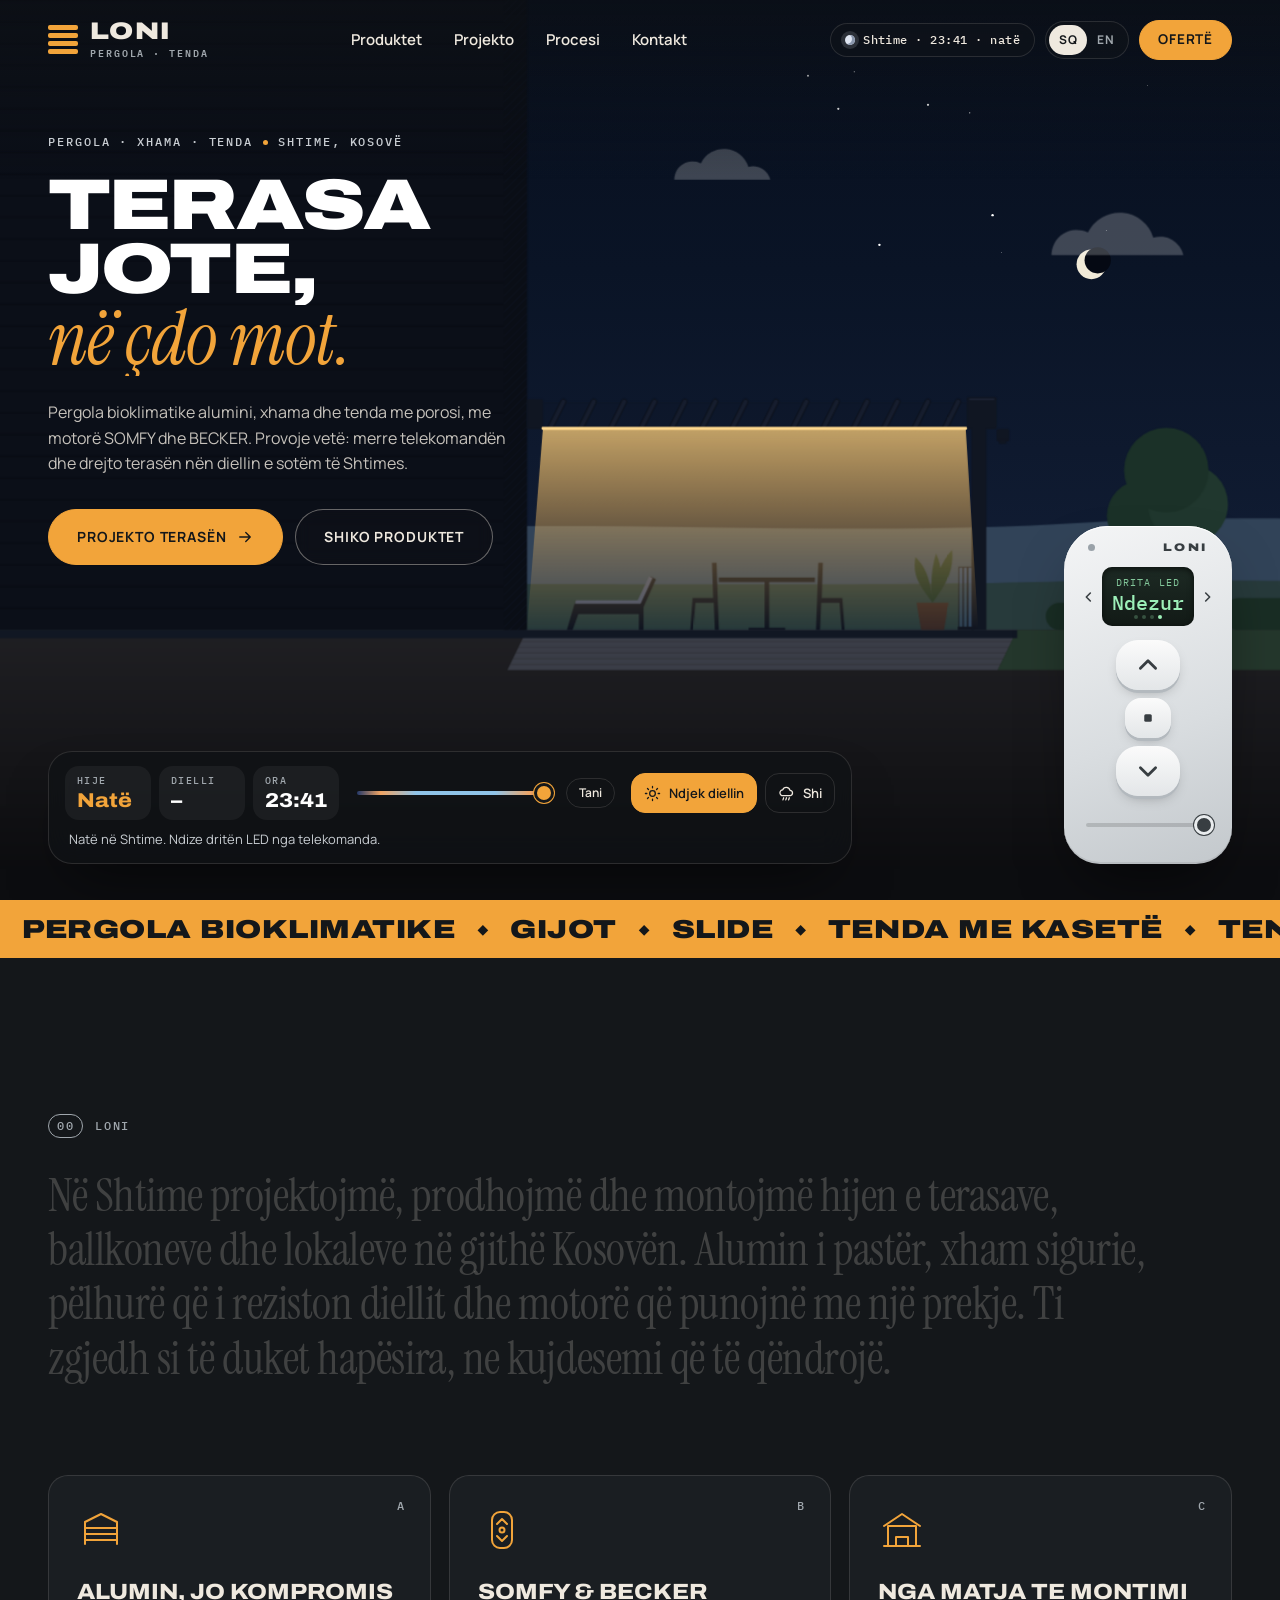
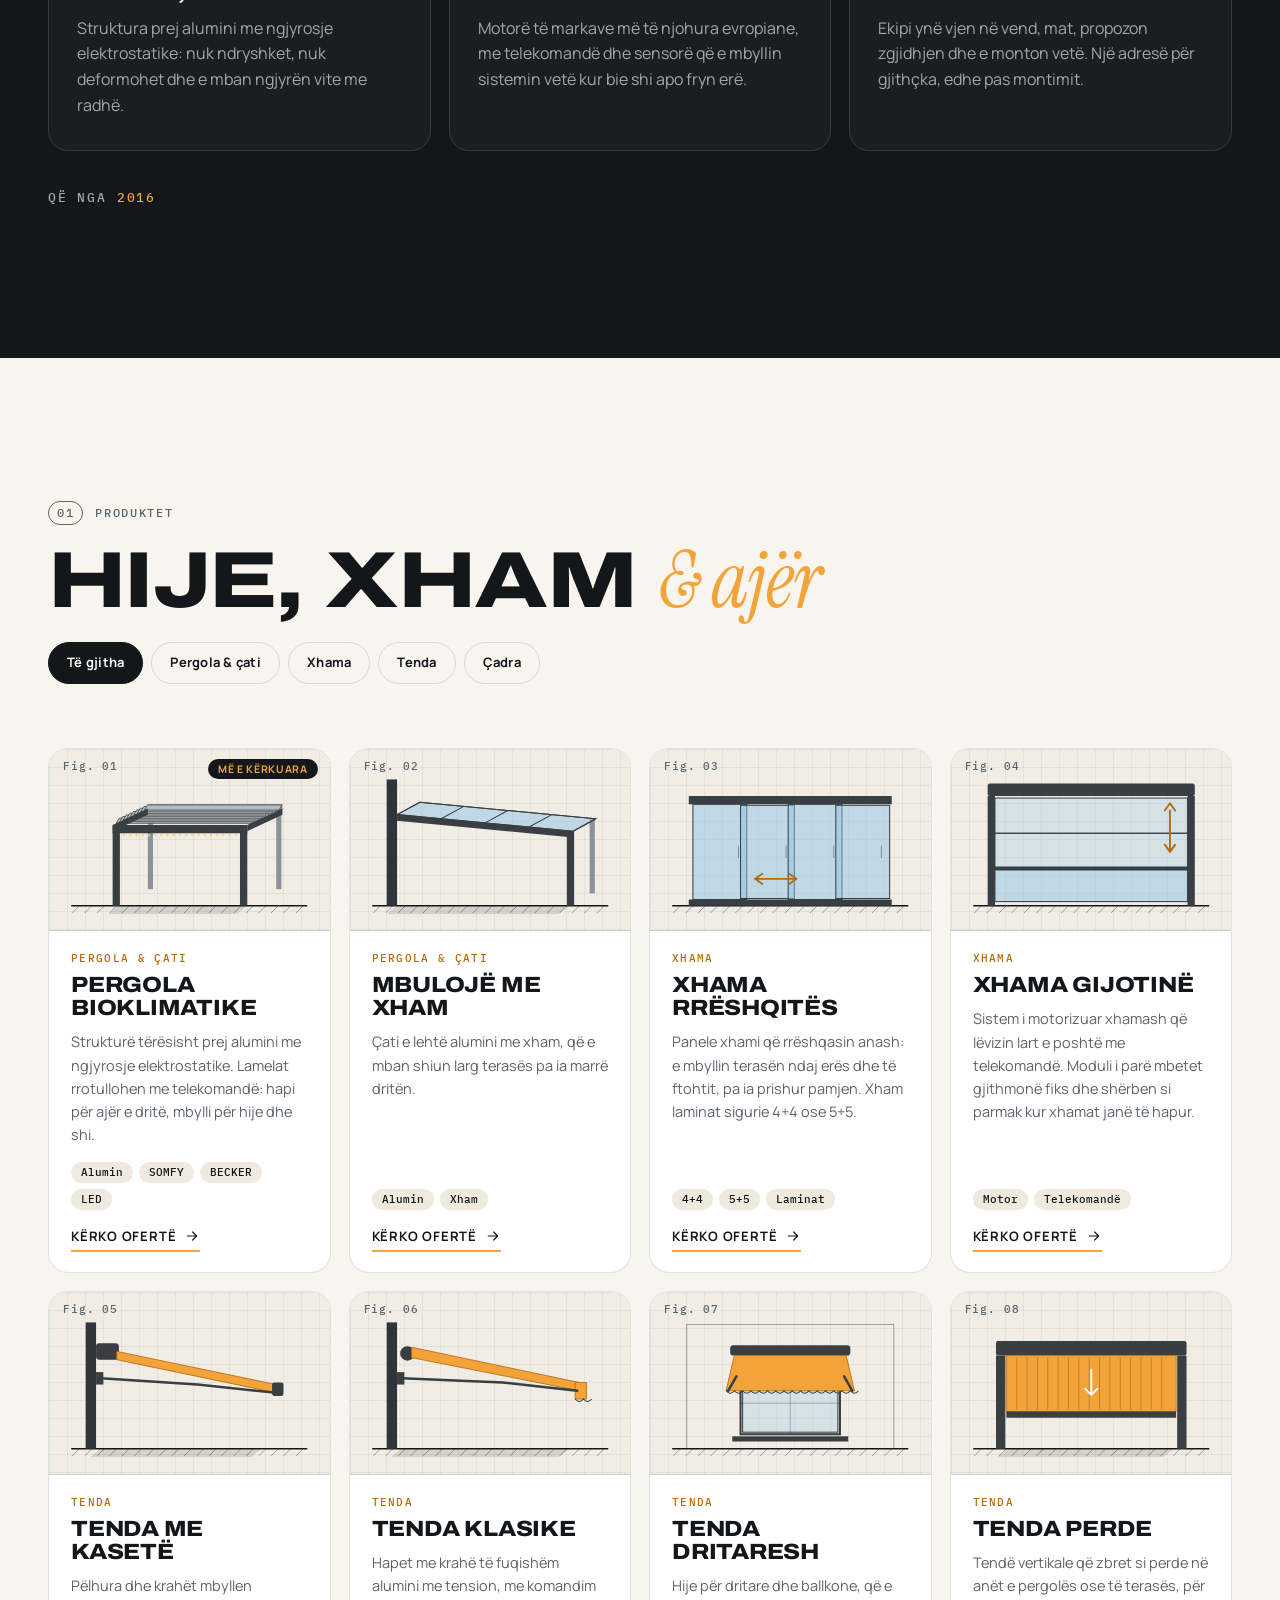
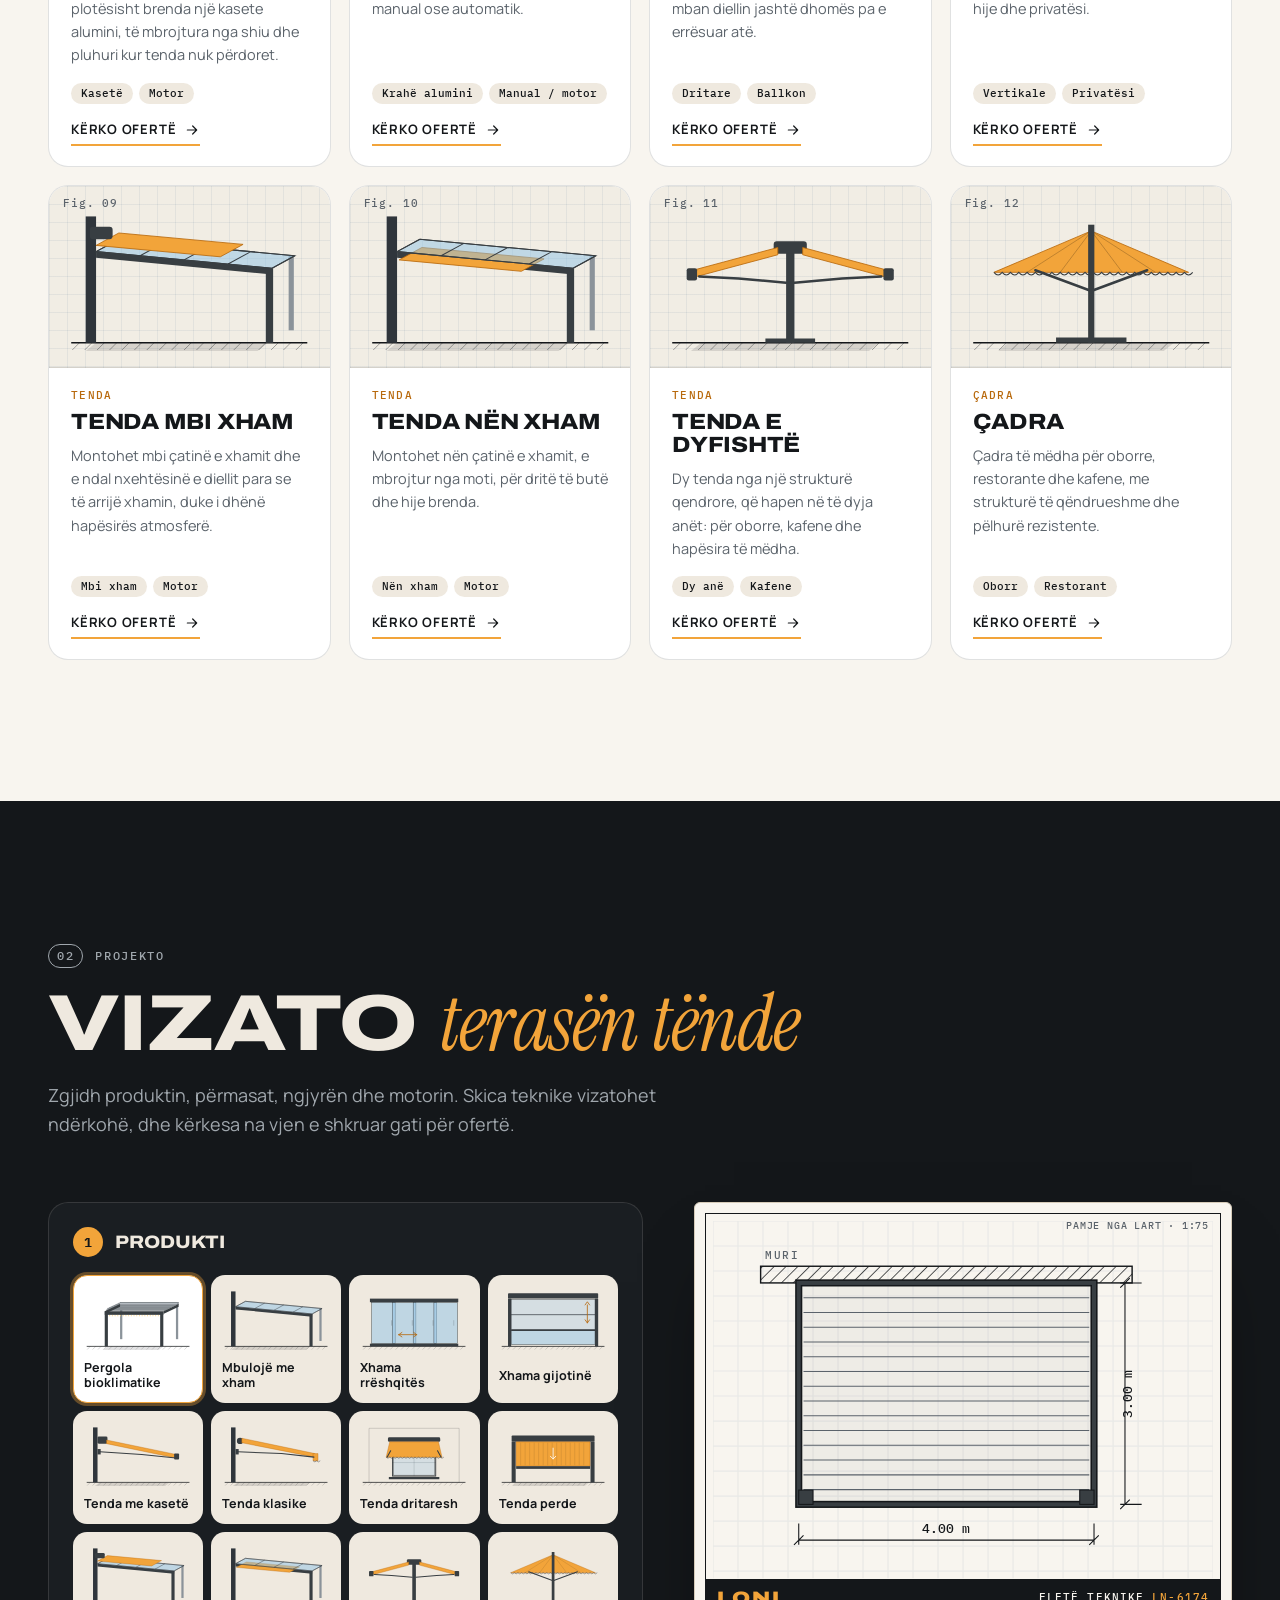
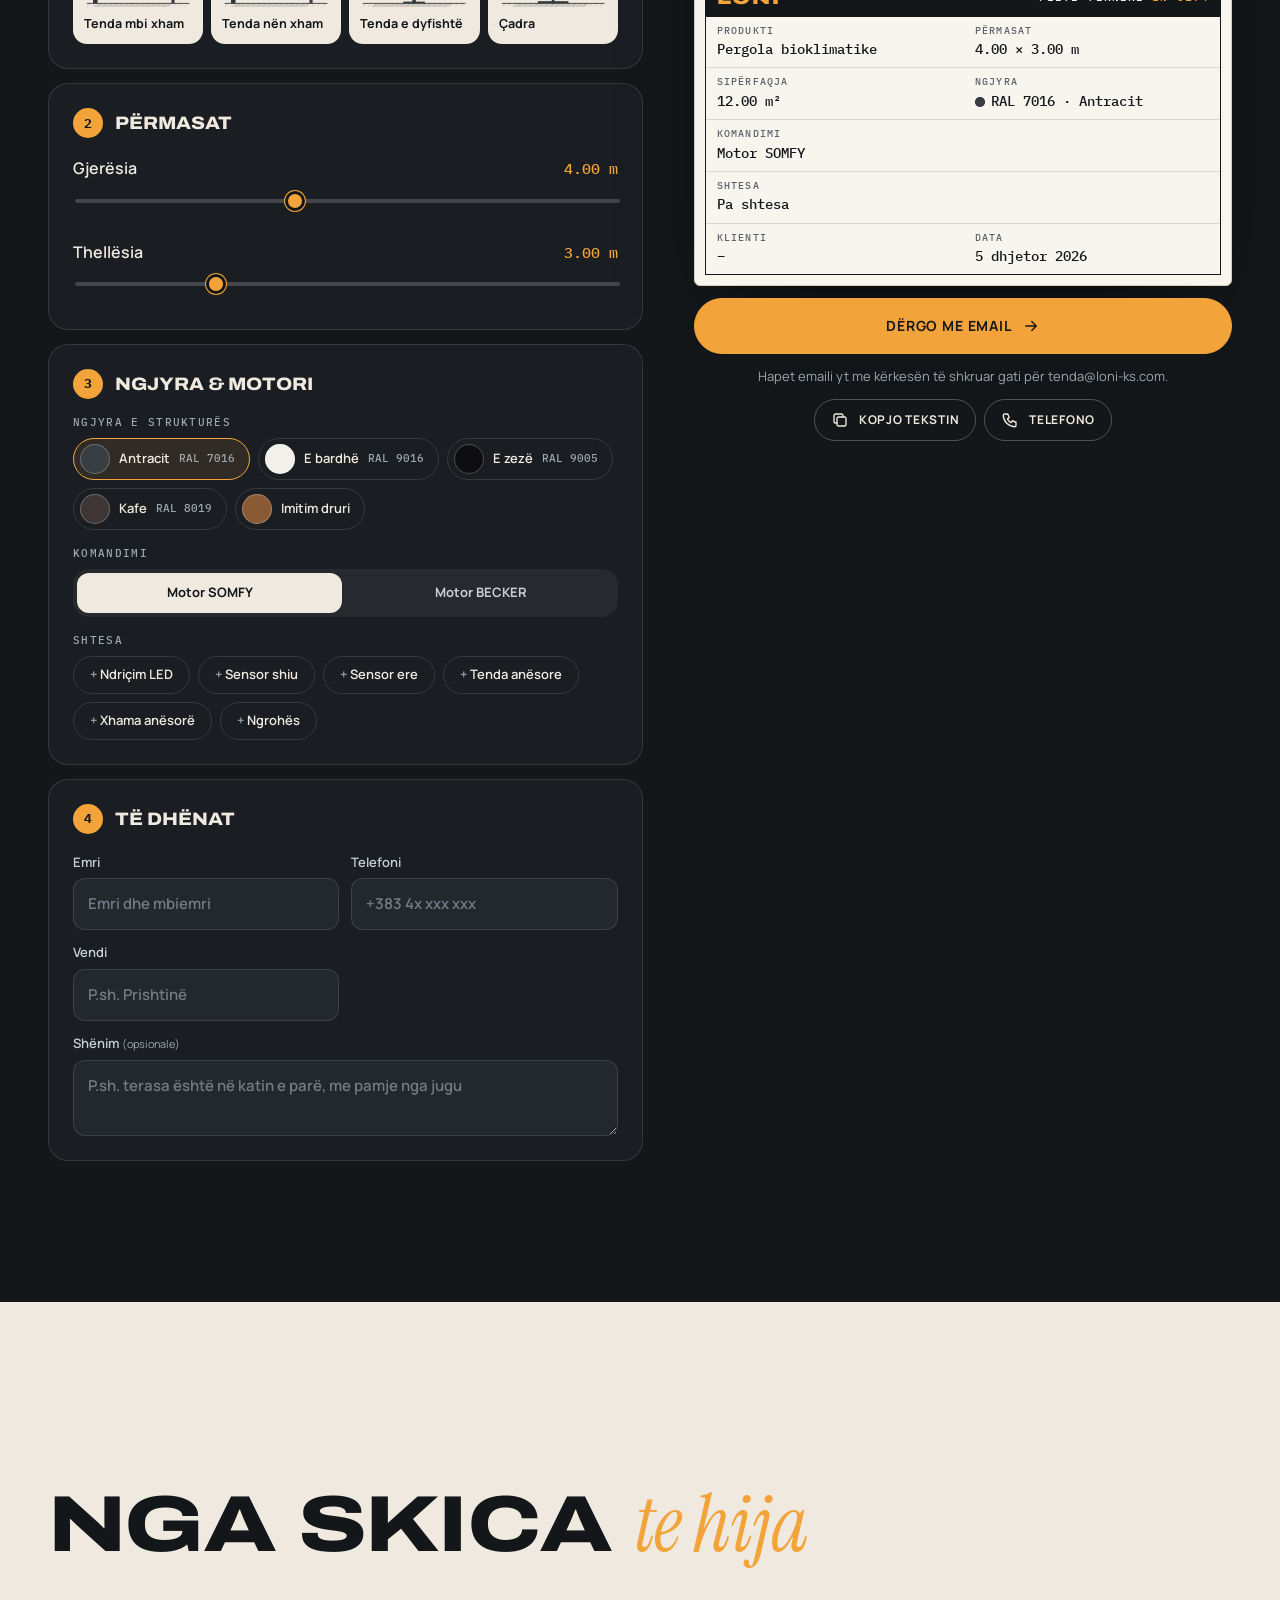
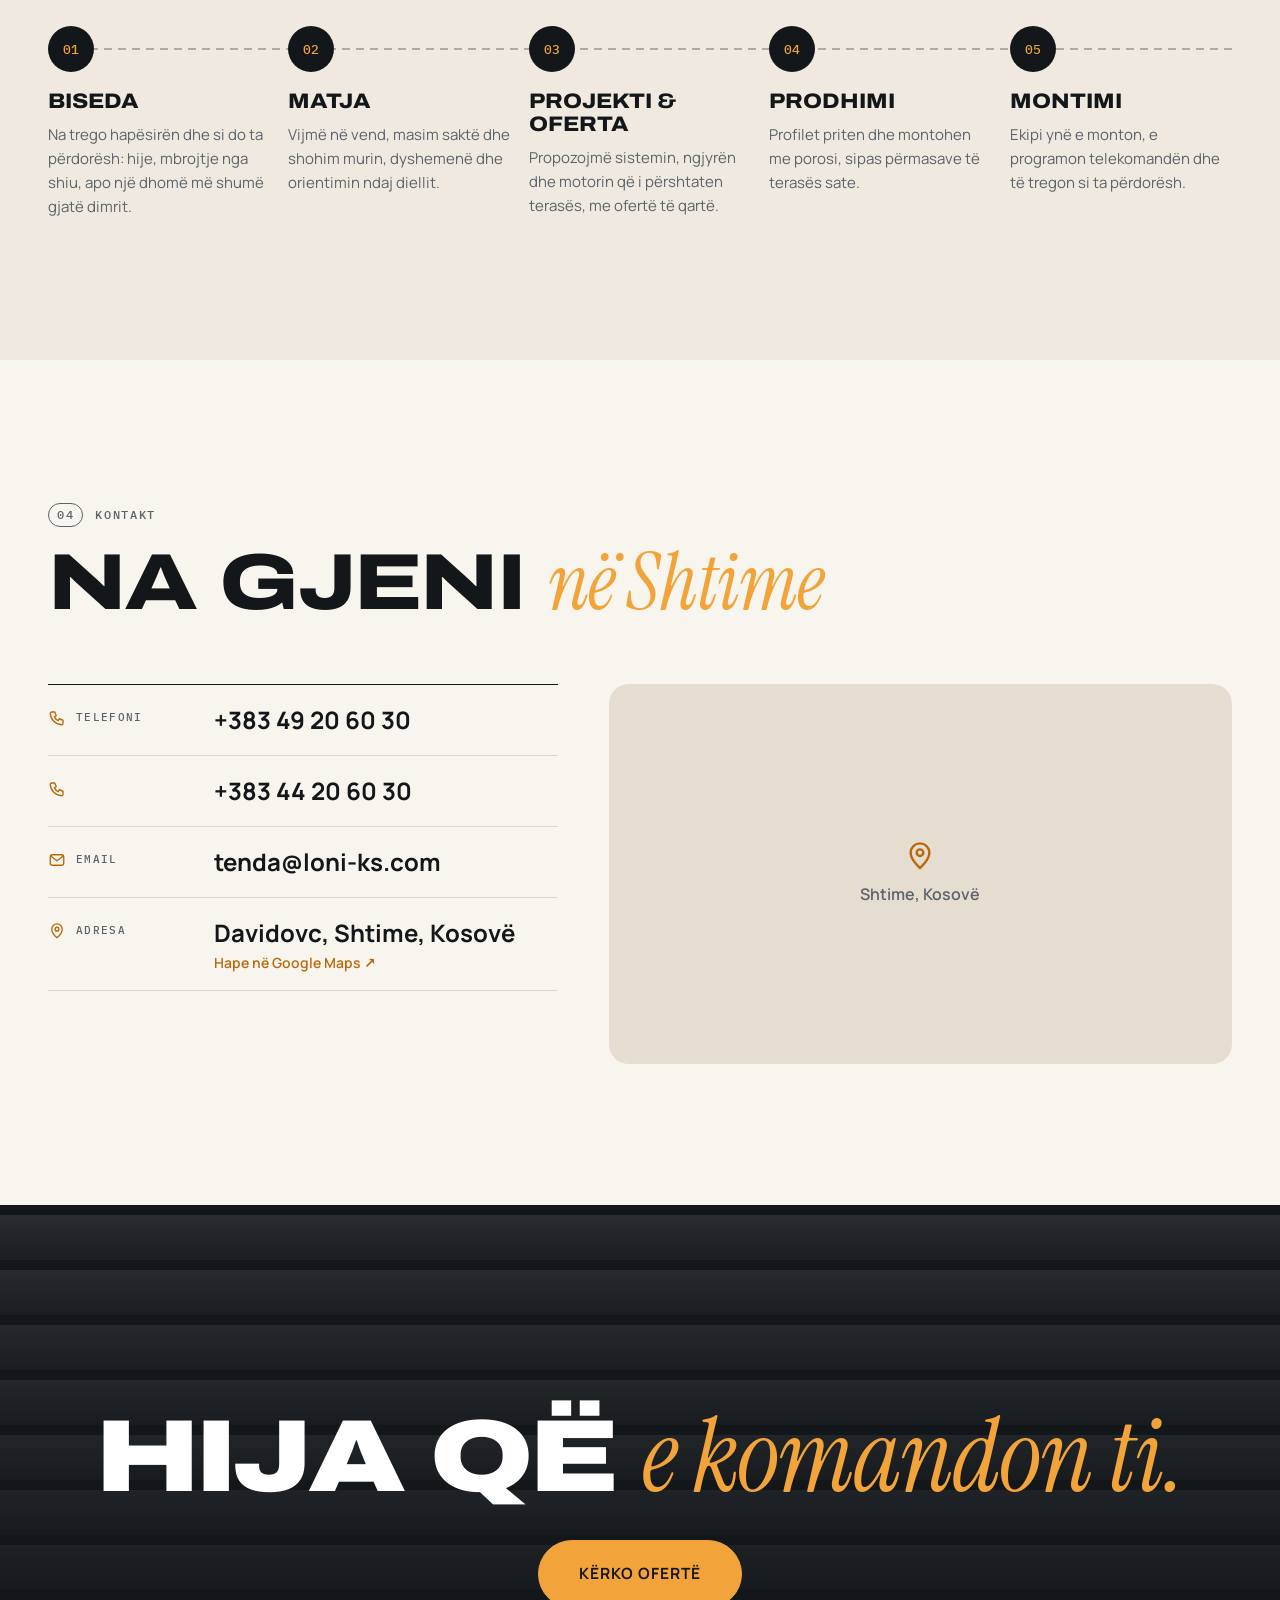
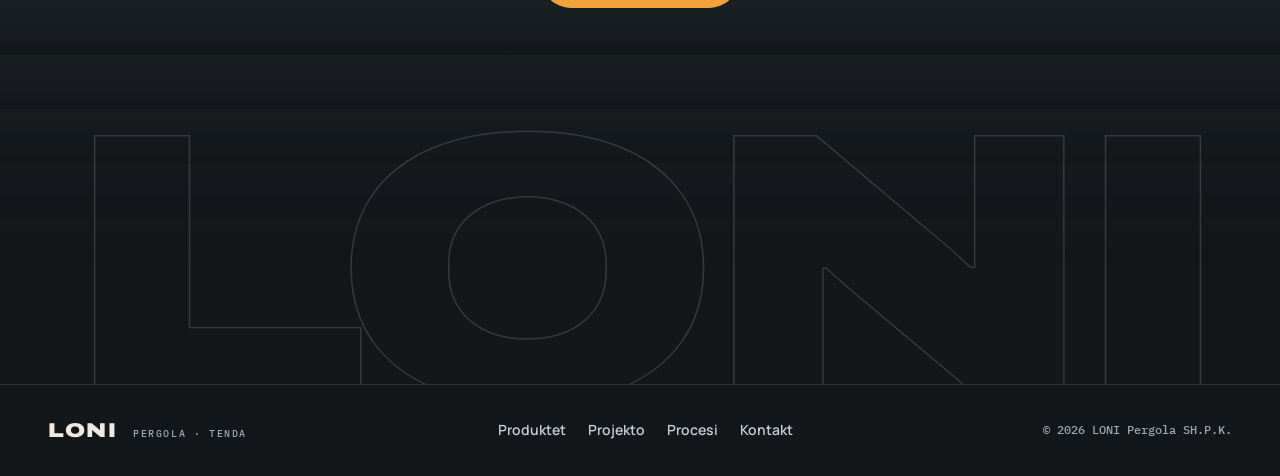
==== index.html @ 2558409d "Build the Loni Tenda website Single-page static site for Loni Tenda (pergolas, glass and awnings, Sh" ====
<!doctype html>
<html lang="sq">
<head>
  <meta charset="utf-8" />
  <meta name="viewport" content="width=device-width, initial-scale=1, viewport-fit=cover" />
  <title>Loni Tenda · Pergola, xhama dhe tenda në Kosovë</title>
  <meta name="description" content="Loni Tenda nga Shtime: pergola bioklimatike alumini, xhama rrëshqitës dhe gijotinë, tenda me kasetë, klasike, perde dhe çadra. Motorë SOMFY dhe BECKER. Projekto terasën tënde dhe kërko ofertë." />
  <meta name="theme-color" content="#14171a" />
  <link rel="canonical" href="https://ariongj.github.io/LoniKS/" />
  <meta property="og:type" content="website" />
  <meta property="og:site_name" content="Loni Tenda" />
  <meta property="og:locale" content="sq_AL" />
  <meta property="og:locale:alternate" content="en_US" />
  <meta property="og:title" content="Loni Tenda · Terasa jote, në çdo mot" />
  <meta property="og:description" content="Pergola bioklimatike, xhama dhe tenda me porosi nga Shtime. Drejtoje pergolën me telekomandë dhe kërko ofertë." />
  <meta property="og:url" content="https://ariongj.github.io/LoniKS/" />
  <meta property="og:image" content="https://ariongj.github.io/LoniKS/assets/og.png" />
  <meta property="og:image:width" content="1200" />
  <meta property="og:image:height" content="630" />
  <meta name="twitter:card" content="summary_large_image" />
  <link rel="icon" href="assets/favicon.svg" type="image/svg+xml" />
  <link rel="manifest" href="site.webmanifest" />
  <link rel="preconnect" href="https://fonts.googleapis.com" />
  <link rel="preconnect" href="https://fonts.gstatic.com" crossorigin />
  <link href="https://fonts.googleapis.com/css2?family=Archivo:wdth,wght@112..125,600..900&family=IBM+Plex+Mono:wght@400;500&family=Instrument+Serif:ital@0;1&family=Manrope:wght@400;500;600;700;800&display=swap" rel="stylesheet" />
  <link rel="stylesheet" href="css/styles.css" />
  <script type="application/ld+json">
  {
    "@context": "https://schema.org",
    "@type": "HomeAndConstructionBusiness",
    "name": "Loni Tenda",
    "legalName": "LONI Pergola SH.P.K.",
    "url": "https://ariongj.github.io/LoniKS/",
    "image": "https://ariongj.github.io/LoniKS/assets/og.png",
    "email": "tenda@loni-ks.com",
    "telephone": ["+38349206030", "+38344206030"],
    "address": { "@type": "PostalAddress", "streetAddress": "Davidovc", "addressLocality": "Shtime", "addressCountry": "XK" },
    "areaServed": "Kosovo",
    "makesOffer": [
      { "@type": "Offer", "itemOffered": { "@type": "Product", "name": "Pergola bioklimatike" } },
      { "@type": "Offer", "itemOffered": { "@type": "Product", "name": "Xhama rrëshqitës dhe gijotinë" } },
      { "@type": "Offer", "itemOffered": { "@type": "Product", "name": "Tenda" } },
      { "@type": "Offer", "itemOffered": { "@type": "Product", "name": "Çadra" } }
    ]
  }
  </script>
</head>
<body class="is-loading">
  <a class="skip-link" href="#offer" data-i18n="skip">Kalo te oferta</a>

  <!-- Loader: louvres opening -->
  <div class="loader" id="loader" aria-hidden="true">
    <div class="loader__louvres"><i></i><i></i><i></i><i></i><i></i><i></i></div>
    <div class="loader__word"><span>L</span><span>O</span><span>N</span><span>I</span></div>
  </div>

  <!-- Scroll progress: an awning rolling out -->
  <div class="awning-progress" aria-hidden="true"><span id="awningFill"></span></div>

  <!-- Header -->
  <header class="header" id="header">
    <div class="header__bar">
      <a class="brand" href="#top" aria-label="Loni Tenda">
        <span class="brand__mark" aria-hidden="true"><i></i><i></i><i></i><i></i></span>
        <span class="brand__word">LONI<small>Pergola · Tenda</small></span>
      </a>
      <nav class="nav" id="nav" aria-label="Kryesore">
        <a href="#products"><span data-i18n="nav.products">Produktet</span></a>
        <a href="#offer"><span data-i18n="nav.design">Projekto</span></a>
        <a href="#process"><span data-i18n="nav.process">Procesi</span></a>
        <a href="#contact"><span data-i18n="nav.contact">Kontakt</span></a>
        <a class="btn btn--sun nav__cta" href="#offer" data-i18n="cta.offer">Kërko ofertë</a>
      </nav>
      <div class="header__tools">
        <span class="sunchip" id="sunChip" aria-live="off"><i aria-hidden="true"></i><span></span></span>
        <div class="lang" role="group" aria-label="Gjuha / Language">
          <button type="button" data-lang="sq" aria-pressed="true">SQ</button>
          <button type="button" data-lang="en" aria-pressed="false">EN</button>
        </div>
        <a class="btn btn--sun header__cta" href="#offer" data-magnetic data-i18n="cta.offerShort">Ofertë</a>
        <button class="burger" id="burger" type="button" aria-expanded="false" aria-controls="nav" aria-label="Menu">
          <span></span><span></span>
        </button>
      </div>
    </div>
  </header>

  <main>
    <!-- Hero: the terrace you control -->
    <section class="hero" id="top" aria-labelledby="heroTitle">
      <div class="hero__scene" id="scene" role="img" data-i18n-attr="aria-label:hero.sceneLabel" aria-label="Prerje e një terase me pergolë bioklimatike, xhama gijotinë dhe tendë perde, e ndriçuar nga dielli i vërtetë mbi Shtime."></div>

      <div class="hero__ui">
        <div class="hero__copy">
          <p class="hero__eyebrow"><span data-i18n="hero.eyebrow">Pergola · Xhama · Tenda</span><span class="hero__dot"></span><span class="js-city">Shtime, Kosovë</span></p>
          <h1 id="heroTitle" class="hero__title" data-i18n-html="hero.title"><span class="line">Terasa jote,</span><span class="line"><em>në çdo mot.</em></span></h1>
          <p class="hero__lead" data-i18n="hero.lead">Pergola bioklimatike alumini, xhama dhe tenda me porosi, me motorë SOMFY dhe BECKER. Provoje vetë: merre telekomandën dhe drejto terasën nën diellin e sotëm të Shtimes.</p>
          <div class="hero__actions">
            <a class="btn btn--sun btn--lg" href="#offer" data-magnetic><span data-i18n="cta.design">Projekto terasën</span><svg class="i" viewBox="0 0 24 24" aria-hidden="true"><path d="M5 12h14M13 6l6 6-6 6"/></svg></a>
            <a class="btn btn--ghost btn--lg" href="#products" data-magnetic><span data-i18n="cta.products">Shiko produktet</span></a>
          </div>
        </div>

        <div class="console" id="console">
          <!-- Remote control -->
          <div class="remote" id="remote">
            <div class="remote__top" aria-hidden="true"><span class="remote__led" id="remoteLed"></span><span class="remote__brand">LONI</span></div>
            <div class="remote__lcd" aria-live="polite">
              <button type="button" class="remote__ch" id="chPrev" data-i18n-attr="aria-label:remote.prev" aria-label="Kanali i mëparshëm"><svg class="i" viewBox="0 0 24 24" aria-hidden="true"><path d="m14 6-6 6 6 6"/></svg></button>
              <div class="remote__screen">
                <span class="remote__name" id="chName">Pergola</span>
                <b class="remote__val" id="chVal">0°</b>
                <span class="remote__dots" id="chDots" aria-hidden="true"></span>
              </div>
              <button type="button" class="remote__ch" id="chNext" data-i18n-attr="aria-label:remote.next" aria-label="Kanali tjetër"><svg class="i" viewBox="0 0 24 24" aria-hidden="true"><path d="m10 6 6 6-6 6"/></svg></button>
            </div>
            <div class="remote__keys">
              <button type="button" class="key" id="keyUp" data-i18n-attr="aria-label:remote.up" aria-label="Lart / hap"><svg viewBox="0 0 24 24" aria-hidden="true"><path d="M5 15l7-7 7 7"/></svg></button>
              <button type="button" class="key key--stop" id="keyStop" data-i18n-attr="aria-label:remote.stop" aria-label="Ndal"><svg viewBox="0 0 24 24" aria-hidden="true"><rect x="7" y="7" width="10" height="10" rx="2"/></svg></button>
              <button type="button" class="key" id="keyDown" data-i18n-attr="aria-label:remote.down" aria-label="Poshtë / mbyll"><svg viewBox="0 0 24 24" aria-hidden="true"><path d="M5 9l7 7 7-7"/></svg></button>
            </div>
            <label class="remote__fine">
              <span class="sr-only" data-i18n="remote.position">Pozicioni</span>
              <input type="range" id="chRange" min="0" max="100" step="1" value="0" class="range range--remote" />
            </label>
          </div>

          <!-- Conditions -->
          <div class="panel">
            <div class="readout">
              <div><span data-i18n="r.shade">Hije</span><b id="rShade">–</b></div>
              <div><span data-i18n="r.sun">Dielli</span><b id="rSun">–</b></div>
              <div><span data-i18n="r.time">Ora</span><b id="rTime">–</b></div>
            </div>
            <div class="panel__time">
              <label for="timeRange" class="sr-only" data-i18n="r.timeLabel">Ora e ditës</label>
              <input type="range" id="timeRange" min="300" max="1320" step="5" value="720" class="range range--time" />
              <button type="button" class="chip-btn" id="nowBtn" data-i18n="r.now">Tani</button>
            </div>
            <div class="panel__toggles">
              <button type="button" class="toggle" id="autoBtn" aria-pressed="false">
                <svg class="i" viewBox="0 0 24 24" aria-hidden="true"><circle cx="12" cy="12" r="4"/><path d="M12 2v2M12 20v2M4.9 4.9l1.4 1.4M17.7 17.7l1.4 1.4M2 12h2M20 12h2M4.9 19.1l1.4-1.4M17.7 6.3l1.4-1.4"/></svg>
                <span data-i18n="r.auto">Ndjek diellin</span>
              </button>
              <button type="button" class="toggle" id="rainBtn" aria-pressed="false">
                <svg class="i" viewBox="0 0 24 24" aria-hidden="true"><path d="M7 15a4 4 0 0 1-.5-8A5.5 5.5 0 0 1 17 7.5 3.8 3.8 0 0 1 17.5 15z"/><path d="M8 18l-1 3M12 18l-1 3M16 18l-1 3"/></svg>
                <span data-i18n="r.rain">Shi</span>
              </button>
            </div>
            <p class="panel__msg" id="sceneMsg" aria-live="polite"></p>
          </div>
        </div>
      </div>
    </section>

    <!-- Ticker -->
    <div class="ticker" aria-hidden="true">
      <div class="ticker__track" id="ticker">
        <span>Pergola bioklimatike</span><b>◆</b><span>Gijot</span><b>◆</b><span>Slide</span><b>◆</b><span>Tenda me kasetë</span><b>◆</b><span>Tenda perde</span><b>◆</b><span>Mbi xham</span><b>◆</b><span>Çadra</span><b>◆</b><span>SOMFY · BECKER</span><b>◆</b>
        <span>Pergola bioklimatike</span><b>◆</b><span>Gijot</span><b>◆</b><span>Slide</span><b>◆</b><span>Tenda me kasetë</span><b>◆</b><span>Tenda perde</span><b>◆</b><span>Mbi xham</span><b>◆</b><span>Çadra</span><b>◆</b><span>SOMFY · BECKER</span><b>◆</b>
      </div>
    </div>

    <!-- About -->
    <section class="about" id="about" aria-label="Loni">
      <div class="container">
        <p class="kicker reveal"><span class="kicker__n">00</span><span>Loni</span></p>
        <p class="manifesto" id="manifesto" data-i18n="about.text">Në Shtime projektojmë, prodhojmë dhe montojmë hijen e terasave, ballkoneve dhe lokaleve në gjithë Kosovën. Alumin i pastër, xham sigurie, pëlhurë që i reziston diellit dhe motorë që punojnë me një prekje. Ti zgjedh si të duket hapësira, ne kujdesemi që të qëndrojë.</p>
        <div class="facts">
          <article class="fact reveal">
            <span class="fact__n">A</span>
            <svg class="fact__i" viewBox="0 0 48 48" aria-hidden="true"><path d="M8 38V16l16-8 16 8v22"/><path d="M8 22h32M8 28h32M8 34h32"/></svg>
            <h3 data-i18n="f1.t">Alumin, jo kompromis</h3>
            <p data-i18n="f1.d">Struktura prej alumini me ngjyrosje elektrostatike: nuk ndryshket, nuk deformohet dhe e mban ngjyrën vite me radhë.</p>
          </article>
          <article class="fact reveal">
            <span class="fact__n">B</span>
            <svg class="fact__i" viewBox="0 0 48 48" aria-hidden="true"><rect x="14" y="6" width="20" height="36" rx="8"/><path d="m19 18 5-5 5 5M19 30l5 5 5-5"/><circle cx="24" cy="24" r="2.5"/></svg>
            <h3 data-i18n="f2.t">SOMFY &amp; BECKER</h3>
            <p data-i18n="f2.d">Motorë të markave më të njohura evropiane, me telekomandë dhe sensorë që e mbyllin sistemin vetë kur bie shi apo fryn erë.</p>
          </article>
          <article class="fact reveal">
            <span class="fact__n">C</span>
            <svg class="fact__i" viewBox="0 0 48 48" aria-hidden="true"><path d="M6 40h36"/><path d="M10 40V20h28v20"/><path d="M6 20 24 8l18 12"/><path d="M18 40v-9h12v9"/></svg>
            <h3 data-i18n="f3.t">Nga matja te montimi</h3>
            <p data-i18n="f3.d">Ekipi ynë vjen në vend, mat, propozon zgjidhjen dhe e monton vetë. Një adresë për gjithçka, edhe pas montimit.</p>
          </article>
        </div>
        <p class="since reveal" id="since" hidden><span data-i18n="about.since">Që nga</span> <b id="sinceYear"></b></p>
      </div>
    </section>

    <!-- Products -->
    <section class="products" id="products" aria-labelledby="productsTitle">
      <div class="container">
        <div class="section-head section-head--row">
          <div>
            <p class="kicker reveal"><span class="kicker__n">01</span><span data-i18n="products.kicker">Produktet</span></p>
            <h2 id="productsTitle" class="h2 reveal" data-i18n-html="products.title">Hije, xham <em>&amp; ajër</em></h2>
          </div>
          <div class="tabs reveal" role="group" data-i18n-attr="aria-label:products.filter" aria-label="Filtro produktet" id="productTabs"></div>
        </div>
        <ul class="catalog" id="catalog"></ul>
      </div>
    </section>

    <!-- Quote builder -->
    <section class="offer" id="offer" aria-labelledby="offerTitle">
      <div class="container">
        <div class="section-head">
          <p class="kicker reveal"><span class="kicker__n">02</span><span data-i18n="offer.kicker">Projekto</span></p>
          <h2 id="offerTitle" class="h2 reveal" data-i18n-html="offer.title">Vizato <em>terasën tënde</em></h2>
          <p class="section-head__lead reveal" data-i18n="offer.lead">Zgjidh produktin, përmasat, ngjyrën dhe motorin. Skica teknike vizatohet ndërkohë, dhe kërkesa na vjen e shkruar gati për ofertë.</p>
        </div>

        <div class="offer__grid">
          <form class="steps" id="offerForm" novalidate>
            <fieldset class="step reveal">
              <legend><span class="step__n">1</span><span data-i18n="o.product">Produkti</span></legend>
              <div class="pick" id="pickProduct"></div>
            </fieldset>

            <fieldset class="step reveal">
              <legend><span class="step__n">2</span><span data-i18n="o.size">Përmasat</span></legend>
              <div class="dims">
                <div class="dim">
                  <div class="dim__row"><label for="dimW" data-i18n="o.width">Gjerësia</label><output id="dimWOut" for="dimW">4.00 m</output></div>
                  <input type="range" id="dimW" class="range" min="2" max="7" step="0.1" value="4" />
                </div>
                <div class="dim" id="dimDWrap">
                  <div class="dim__row"><label for="dimD" id="dimDLabel">Thellësia</label><output id="dimDOut" for="dimD">3.00 m</output></div>
                  <input type="range" id="dimD" class="range" min="2" max="6" step="0.1" value="3" />
                </div>
              </div>
            </fieldset>

            <fieldset class="step reveal">
              <legend><span class="step__n">3</span><span data-i18n="o.finish">Ngjyra &amp; motori</span></legend>
              <p class="step__label" data-i18n="o.frame">Ngjyra e strukturës</p>
              <div class="swatches" id="pickColor"></div>
              <div id="fabricWrap">
                <p class="step__label" data-i18n="o.fabric">Pëlhura</p>
                <div class="swatches" id="pickFabric"></div>
              </div>
              <div id="driveWrap">
                <p class="step__label" data-i18n="o.drive">Komandimi</p>
                <div class="seg" id="pickDrive"></div>
              </div>
              <div id="extrasWrap">
                <p class="step__label" data-i18n="o.extras">Shtesa</p>
                <div class="chips" id="pickExtras"></div>
              </div>
            </fieldset>

            <fieldset class="step reveal">
              <legend><span class="step__n">4</span><span data-i18n="o.you">Të dhënat</span></legend>
              <div class="fields">
                <label class="field"><span data-i18n="o.name">Emri</span><input id="fName" name="name" type="text" autocomplete="name" required data-i18n-attr="placeholder:o.nameP" placeholder="Emri dhe mbiemri" /></label>
                <label class="field"><span data-i18n="o.phone">Telefoni</span><input id="fPhone" name="phone" type="tel" autocomplete="tel" inputmode="tel" required placeholder="+383 4x xxx xxx" /></label>
                <label class="field"><span data-i18n="o.place">Vendi</span><input id="fPlace" name="place" type="text" autocomplete="address-level2" data-i18n-attr="placeholder:o.placeP" placeholder="P.sh. Prishtinë" /></label>
                <label class="field field--wide"><span><span data-i18n="o.note">Shënim</span> <small data-i18n="o.optional">(opsionale)</small></span><textarea id="fNote" name="note" rows="2" data-i18n-attr="placeholder:o.noteP" placeholder="P.sh. terasa është në katin e parë, me pamje nga jugu"></textarea></label>
              </div>
            </fieldset>
          </form>

          <aside class="sheet-wrap">
            <div class="sheet" id="sheet">
              <div class="sheet__draw">
                <svg class="plan" id="plan" viewBox="0 0 420 300" role="img" data-i18n-attr="aria-label:o.planLabel" aria-label="Skica teknike e produktit të zgjedhur"></svg>
                <span class="sheet__view" id="planView"></span>
              </div>
              <dl class="sheet__block">
                <div class="sheet__title"><dt>LONI</dt><dd><span data-i18n="s.sheet">Fletë teknike</span> <b id="sNo">LN-0000</b></dd></div>
                <div><dt data-i18n="s.product">Produkti</dt><dd id="sProduct">–</dd></div>
                <div><dt data-i18n="s.size">Përmasat</dt><dd id="sSize">–</dd></div>
                <div><dt data-i18n="s.area">Sipërfaqja</dt><dd id="sArea">–</dd></div>
                <div><dt data-i18n="s.color">Ngjyra</dt><dd id="sColor">–</dd></div>
                <div id="sDriveRow" class="sheet__wide"><dt data-i18n="s.drive">Komandimi</dt><dd id="sDrive">–</dd></div>
                <div class="sheet__wide"><dt data-i18n="s.extras">Shtesa</dt><dd id="sExtras">–</dd></div>
                <div><dt data-i18n="s.client">Klienti</dt><dd id="sClient">–</dd></div>
                <div><dt data-i18n="s.date">Data</dt><dd id="sDate">–</dd></div>
              </dl>
              <div class="sheet__stamp" id="sStamp" aria-hidden="true"><span data-i18n="s.stamp">E dërguar</span></div>
            </div>
            <p class="form-error" id="formError" role="alert" hidden></p>
            <button type="submit" form="offerForm" class="btn btn--sun btn--lg btn--block" id="offerSubmit">
              <span id="submitLabel">Dërgo kërkesën</span>
              <svg class="i" viewBox="0 0 24 24" aria-hidden="true"><path d="M5 12h14M13 6l6 6-6 6"/></svg>
            </button>
            <p class="sheet__fine" id="formFine"></p>
            <div class="sheet__alt" id="offerAlt"></div>
          </aside>
        </div>
      </div>
    </section>

    <!-- Process -->
    <section class="process" id="process" aria-labelledby="processTitle">
      <div class="container">
        <div class="section-head">
          <p class="kicker reveal"><span class="kicker__n">03</span><span data-i18n="process.kicker">Procesi</span></p>
          <h2 id="processTitle" class="h2 reveal" data-i18n-html="process.title">Nga skica <em>te hija</em></h2>
        </div>
        <ol class="timeline" id="timeline">
          <li class="reveal"><span class="timeline__n">01</span><h3 data-i18n="p1.t">Biseda</h3><p data-i18n="p1.d">Na trego hapësirën dhe si do ta përdorësh: hije, mbrojtje nga shiu, apo një dhomë më shumë gjatë dimrit.</p></li>
          <li class="reveal"><span class="timeline__n">02</span><h3 data-i18n="p2.t">Matja</h3><p data-i18n="p2.d">Vijmë në vend, masim saktë dhe shohim murin, dyshemenë dhe orientimin ndaj diellit.</p></li>
          <li class="reveal"><span class="timeline__n">03</span><h3 data-i18n="p3.t">Projekti &amp; oferta</h3><p data-i18n="p3.d">Propozojmë sistemin, ngjyrën dhe motorin që i përshtaten terasës, me ofertë të qartë.</p></li>
          <li class="reveal"><span class="timeline__n">04</span><h3 data-i18n="p4.t">Prodhimi</h3><p data-i18n="p4.d">Profilet priten dhe montohen me porosi, sipas përmasave të terasës sate.</p></li>
          <li class="reveal"><span class="timeline__n">05</span><h3 data-i18n="p5.t">Montimi</h3><p data-i18n="p5.d">Ekipi ynë e monton, e programon telekomandën dhe të tregon si ta përdorësh.</p></li>
        </ol>
      </div>
    </section>

    <!-- Contact -->
    <section class="contact" id="contact" aria-labelledby="contactTitle">
      <div class="container">
        <div class="section-head">
          <p class="kicker reveal"><span class="kicker__n">04</span><span data-i18n="contact.kicker">Kontakt</span></p>
          <h2 id="contactTitle" class="h2 reveal" data-i18n-html="contact.title">Na gjeni <em>në Shtime</em></h2>
        </div>
        <div class="contact__grid">
          <ul class="contact__list reveal" id="contactList"></ul>
          <div class="map reveal" id="map">
            <div class="map__placeholder">
              <svg viewBox="0 0 24 24" class="i" aria-hidden="true"><path d="M12 21s-7-6.1-7-11.5A7 7 0 0 1 19 9.5C19 14.9 12 21 12 21z"/><circle cx="12" cy="9.5" r="2.5"/></svg>
              <span class="js-city">Shtime, Kosovë</span>
            </div>
          </div>
        </div>
      </div>
    </section>

    <!-- Final CTA -->
    <section class="finale" aria-labelledby="finaleTitle">
      <div class="finale__louvres" aria-hidden="true" id="finaleLouvres"></div>
      <div class="container finale__inner">
        <h2 class="finale__title reveal" id="finaleTitle" data-i18n-html="finale.title">Hija që <em>e komandon ti.</em></h2>
        <a class="btn btn--sun btn--xl reveal" href="#offer" data-magnetic data-i18n="cta.offer">Kërko ofertë</a>
      </div>
      <div class="finale__word" aria-hidden="true">LONI</div>
    </section>
  </main>

  <footer class="footer">
    <div class="container footer__inner">
      <span class="footer__brand">LONI <small>Pergola · Tenda</small></span>
      <nav class="footer__nav" aria-label="Footer">
        <a href="#products" data-i18n="nav.products">Produktet</a>
        <a href="#offer" data-i18n="nav.design">Projekto</a>
        <a href="#process" data-i18n="nav.process">Procesi</a>
        <a href="#contact" data-i18n="nav.contact">Kontakt</a>
      </nav>
      <p class="footer__copy">© <span id="year">2026</span> <span id="legalName">LONI Pergola SH.P.K.</span></p>
    </div>
  </footer>

  <!-- Mobile bar -->
  <div class="dock" id="dock">
    <a class="dock__icon" id="dockCall" href="tel:+38349206030" data-i18n-attr="aria-label:call" aria-label="Telefono">
      <svg class="i" viewBox="0 0 24 24" aria-hidden="true"><path d="M5 4h4l2 5-2.5 1.5a11 11 0 0 0 5 5L15 13l5 2v4a2 2 0 0 1-2 2A16 16 0 0 1 3 6a2 2 0 0 1 2-2"/></svg>
    </a>
    <a class="btn btn--sun dock__cta" href="#offer" data-i18n="cta.offer">Kërko ofertë</a>
  </div>

  <div class="toast" id="toast" role="status" aria-live="polite" hidden></div>

  <script src="js/config.js"></script>
  <script src="js/i18n.js"></script>
  <script src="js/sun.js"></script>
  <script src="js/draw.js"></script>
  <script src="js/scene.js"></script>
  <script src="js/main.js"></script>
</body>
</html>
---- css/styles.css ----
/* ==========================================================================
   Loni Tenda
   ========================================================================== */

:root {
  --ink: #14171a;
  --ink-2: #1a1e22;
  --ink-3: #23282d;
  --ink-4: #2f353b;
  --alu: #c9ced3;
  --alu-2: #9aa2a9;
  --ral: #383e42;
  --sand: #efe9df;
  --sand-2: #e5ddcf;
  --sand-3: #d6cbb8;
  --paper: #f8f5ef;
  --sun: #f2a43a;
  --sun-2: #ffb950;
  --sun-deep: #b8690c;
  --sky: #8fc3e8;
  --muted: #a0a7ad;
  --muted-dark: #5b636b;
  --line: rgba(239, 233, 223, .13);
  --line-dark: rgba(20, 23, 26, .13);
  --green: #7cc28f;

  --display: "Archivo", "Arial Black", Impact, sans-serif;
  --serif: "Instrument Serif", "Times New Roman", serif;
  --sans: "Manrope", system-ui, -apple-system, "Segoe UI", sans-serif;
  --mono: "IBM Plex Mono", ui-monospace, "SFMono-Regular", Menlo, monospace;

  --radius: 20px;
  --gutter: clamp(16px, 4vw, 48px);
  --max: 1320px;
  --header-h: 80px;
  --ease: cubic-bezier(.2, .7, .1, 1);
  --ease-io: cubic-bezier(.65, 0, .35, 1);
}

*, *::before, *::after { box-sizing: border-box; }
html { scroll-behavior: smooth; scroll-padding-top: 90px; -webkit-text-size-adjust: 100%; }
body {
  margin: 0; background: var(--ink); color: var(--sand);
  font: 400 16px/1.6 var(--sans);
  -webkit-font-smoothing: antialiased; text-rendering: optimizeLegibility;
  overflow-x: hidden;
}
[hidden] { display: none !important; }
img, svg { display: block; max-width: 100%; }
a { color: inherit; text-decoration: none; }
button, input, select, textarea { font: inherit; color: inherit; }
button { cursor: pointer; }
h1, h2, h3, h4, p { margin: 0; }
h1, h2, h3, h4 { font-weight: 400; }
ul, ol { margin: 0; padding: 0; list-style: none; }
fieldset { border: 0; margin: 0; padding: 0; min-width: 0; }
legend { padding: 0; }
.container { width: 100%; max-width: var(--max); margin: 0 auto; padding: 0 var(--gutter); }
.sr-only { position: absolute; width: 1px; height: 1px; overflow: hidden; clip: rect(0 0 0 0); white-space: nowrap; }
.i { width: 20px; height: 20px; flex: none; fill: none; stroke: currentColor; stroke-width: 1.8; stroke-linecap: round; stroke-linejoin: round; }
:focus-visible { outline: 2px solid var(--sun); outline-offset: 3px; border-radius: 8px; }
::selection { background: var(--sun); color: var(--ink); }

.skip-link {
  position: fixed; top: 10px; left: 10px; z-index: 300; padding: 10px 16px; border-radius: 999px;
  background: var(--sun); color: var(--ink); font-weight: 700; transform: translateY(-200%); transition: transform .2s;
}
.skip-link:focus { transform: none; }

/* ---------- Buttons ---------- */
.btn {
  --bg: transparent; --fg: currentColor; --bd: currentColor;
  position: relative; display: inline-flex; align-items: center; justify-content: center; gap: 10px;
  min-height: 46px; padding: 0 22px; border-radius: 999px;
  border: 1.5px solid var(--bd); background: var(--bg); color: var(--fg);
  font: 700 13.5px/1 var(--sans); letter-spacing: .06em; text-transform: uppercase; white-space: nowrap;
  transition: background .3s var(--ease), color .3s, border-color .3s, box-shadow .3s, transform .2s;
}
.btn .i { width: 18px; height: 18px; transition: transform .35s var(--ease); }
.btn:hover .i { transform: translateX(4px); }
.btn:active { transform: scale(.97); }
.btn--lg { min-height: 56px; padding: 0 28px; font-size: 14px; }
.btn--xl { min-height: 68px; padding: 0 40px; font-size: 15.5px; }
.btn--block { width: 100%; }
.btn--sun { --bg: var(--sun); --fg: var(--ink); --bd: var(--sun); }
.btn--sun:hover { --bg: var(--sun-2); --bd: var(--sun-2); box-shadow: 0 14px 34px -14px rgba(242, 164, 58, .85); }
.btn--ghost { --fg: var(--sand); --bd: rgba(239, 233, 223, .4); backdrop-filter: blur(8px); --bg: rgba(20, 23, 26, .25); }
.btn--ghost:hover { --bd: var(--sand); --bg: rgba(20, 23, 26, .45); }
.btn--line { --bd: color-mix(in srgb, currentColor 28%, transparent); min-height: 42px; padding: 0 16px; font-size: 12px; }
.btn--line:hover { --bd: currentColor; }
.btn--line:hover .i { transform: none; }
[data-magnetic] { transition: transform .35s var(--ease), background .3s, color .3s, border-color .3s, box-shadow .3s; }

/* ---------- Type ---------- */
.kicker {
  display: inline-flex; align-items: center; gap: 12px;
  font: 500 12px/1 var(--mono); letter-spacing: .14em; text-transform: uppercase; color: var(--muted);
}
.kicker__n { display: inline-grid; place-items: center; min-width: 34px; height: 24px; padding: 0 8px; border-radius: 999px; border: 1px solid currentColor; }
.h2 {
  font: 800 clamp(38px, 6.2vw, 84px)/.95 var(--display); font-stretch: 125%;
  letter-spacing: -.02em; text-transform: uppercase; margin-top: 18px;
}
.h2 em, .hero__title em, .finale__title em {
  font-family: var(--serif); font-style: italic; font-weight: 400; font-stretch: 100%;
  text-transform: none; letter-spacing: -.01em; color: var(--sun);
}
.section-head { margin-bottom: clamp(36px, 5vw, 64px); max-width: 860px; }
.section-head--row { display: flex; align-items: flex-end; justify-content: space-between; gap: 24px 40px; flex-wrap: wrap; max-width: none; }
.section-head__lead { margin-top: 20px; max-width: 620px; font-size: 18px; color: var(--muted); }

/* ---------- Reveal ---------- */
.reveal { opacity: 0; transform: translateY(26px); transition: opacity .8s var(--ease), transform .8s var(--ease); }
.reveal.is-in { opacity: 1; transform: none; }

/* ==========================================================================
   Loader
   ========================================================================== */
.loader {
  position: fixed; inset: 0; z-index: 500; display: grid; place-content: center; justify-items: center; gap: 22px;
  background: var(--ink); transition: opacity .6s var(--ease), visibility .6s;
}
.loader.is-done { opacity: 0; visibility: hidden; }
.loader__louvres { display: grid; gap: 6px; width: 88px; perspective: 300px; }
.loader__louvres i {
  display: block; height: 10px; border-radius: 3px; background: linear-gradient(180deg, var(--alu), var(--alu-2));
  animation: louvre 1.6s var(--ease-io) infinite alternate;
}
.loader__louvres i:nth-child(2) { animation-delay: .06s; } .loader__louvres i:nth-child(3) { animation-delay: .12s; }
.loader__louvres i:nth-child(4) { animation-delay: .18s; } .loader__louvres i:nth-child(5) { animation-delay: .24s; }
.loader__louvres i:nth-child(6) { animation-delay: .3s; }
@keyframes louvre { from { transform: rotateX(0); } to { transform: rotateX(78deg); background: var(--sun); } }
.loader__word { display: flex; gap: 6px; font: 900 28px/1 var(--display); font-stretch: 125%; letter-spacing: .1em; overflow: hidden; }
.loader__word span { display: inline-block; animation: rise .8s var(--ease) both; }
.loader__word span:nth-child(2) { animation-delay: .08s; } .loader__word span:nth-child(3) { animation-delay: .16s; } .loader__word span:nth-child(4) { animation-delay: .24s; }
@keyframes rise { from { transform: translateY(110%); } to { transform: none; } }

/* ---------- Scroll progress: awning ---------- */
.awning-progress { position: fixed; top: 0; left: 0; right: 0; z-index: 210; height: 10px; pointer-events: none; }
.awning-progress span {
  display: block; height: 6px; transform-origin: left; transform: scaleX(0);
  background: repeating-linear-gradient(90deg, var(--sun) 0 14px, var(--sand) 14px 28px);
  position: relative;
}
.awning-progress span::after {
  content: ""; position: absolute; left: 0; right: 0; top: 100%; height: 5px;
  background: radial-gradient(circle at 7px 0, var(--sun) 6px, transparent 6.5px) 0 0 / 28px 5px repeat-x,
              radial-gradient(circle at 7px 0, var(--sand) 6px, transparent 6.5px) 14px 0 / 28px 5px repeat-x;
}

/* ==========================================================================
   Header
   ========================================================================== */
.header { position: fixed; inset: 0 0 auto; z-index: 200; transition: background .4s, box-shadow .4s, backdrop-filter .4s; }
.header.is-scrolled { background: rgba(20, 23, 26, .82); backdrop-filter: blur(14px) saturate(1.3); box-shadow: 0 1px 0 var(--line); }
.header__bar {
  display: flex; align-items: center; justify-content: space-between; gap: 20px;
  height: var(--header-h); max-width: calc(var(--max) + 160px); margin: 0 auto; padding: 0 var(--gutter);
}
.brand { display: flex; align-items: center; gap: 12px; }
.brand__mark { display: grid; gap: 3px; width: 30px; perspective: 120px; }
.brand__mark i { display: block; height: 5px; border-radius: 2px; background: var(--sun); transition: transform .5s var(--ease); }
.brand__mark i:nth-child(2) { transition-delay: .04s; } .brand__mark i:nth-child(3) { transition-delay: .08s; } .brand__mark i:nth-child(4) { transition-delay: .12s; }
.brand:hover .brand__mark i { transform: rotateX(70deg); }
.brand__word { display: grid; font: 900 24px/.9 var(--display); font-stretch: 125%; letter-spacing: .06em; }
.brand__word small { font: 600 9.5px/1.4 var(--mono); letter-spacing: .2em; text-transform: uppercase; color: var(--muted); margin-top: 3px; }

.nav { display: flex; align-items: center; gap: 4px; }
.nav a:not(.btn) { position: relative; padding: 10px 14px; font-weight: 600; font-size: 15px; }
.nav a:not(.btn) span { position: relative; }
.nav a:not(.btn) span::after { content: ""; position: absolute; left: 0; right: 0; bottom: -4px; height: 2px; background: var(--sun); transform: scaleX(0); transform-origin: right; transition: transform .35s var(--ease); }
.nav a:not(.btn):hover span::after { transform: scaleX(1); transform-origin: left; }
.nav__cta { display: none; }
.header__tools { display: flex; align-items: center; gap: 10px; }

.sunchip {
  display: inline-flex; align-items: center; gap: 8px; height: 34px; padding: 0 14px; border-radius: 999px;
  border: 1px solid var(--line); background: rgba(20, 23, 26, .35); backdrop-filter: blur(6px);
  font: 500 12px/1 var(--mono); letter-spacing: .04em; color: var(--sand); white-space: nowrap;
}
.sunchip i { width: 10px; height: 10px; border-radius: 50%; background: var(--sun); box-shadow: 0 0 0 4px rgba(242, 164, 58, .22); }
.sunchip[data-state="night"] i { background: #dfe6f2; box-shadow: inset -3px -1px 0 0 #8a97ad, 0 0 0 4px rgba(223, 230, 242, .14); }

.lang { display: flex; padding: 3px; border-radius: 999px; border: 1px solid var(--line); background: rgba(20, 23, 26, .35); }
.lang button { min-width: 38px; height: 30px; border: 0; border-radius: 999px; background: none; font: 700 12px/1 var(--sans); letter-spacing: .06em; color: var(--muted); }
.lang button[aria-pressed="true"] { background: var(--sand); color: var(--ink); }
.header__cta { min-height: 40px; padding: 0 18px; }

.burger { display: none; width: 44px; height: 44px; border: 1px solid var(--line); border-radius: 50%; background: rgba(20, 23, 26, .35); position: relative; }
.burger span { position: absolute; left: 13px; right: 13px; height: 2px; background: currentColor; transition: transform .35s var(--ease), top .35s var(--ease); }
.burger span:first-child { top: 17px; } .burger span:last-child { top: 25px; }
.menu-open .burger span:first-child { top: 21px; transform: rotate(45deg); }
.menu-open .burger span:last-child { top: 21px; transform: rotate(-45deg); }

/* ==========================================================================
   Hero
   ========================================================================== */
.hero { position: relative; min-height: 100vh; min-height: 100svh; overflow: hidden; background: #0d1830; isolation: isolate; }
.hero__scene { position: absolute; inset: 0; z-index: 0; }
.hero__scene .sc { width: 100%; height: 100%; }
.hero__scene.is-broken { background: linear-gradient(180deg, #2c69ab, #bfe0f2 70%, #c2a988 70%); }
.hero::after {
  content: ""; position: absolute; inset: 0 0 auto; height: 180px; z-index: 1; pointer-events: none;
  background: linear-gradient(180deg, rgba(13, 16, 20, .55), transparent);
}
.hero__ui {
  position: relative; z-index: 2; min-height: 100vh; min-height: 100svh;
  display: grid; grid-template-columns: minmax(0, 1fr) auto; grid-template-rows: 1fr auto; gap: 24px 40px;
  max-width: calc(var(--max) + 160px); margin: 0 auto;
  padding: calc(var(--header-h) + clamp(24px, 6vh, 72px)) var(--gutter) clamp(20px, 4vh, 40px);
  pointer-events: none;
}
.hero__ui > * { pointer-events: auto; }
.hero__copy { grid-column: 1; grid-row: 1; align-self: start; max-width: min(540px, 36vw); }
.hero__eyebrow {
  display: flex; flex-wrap: wrap; align-items: center; gap: 10px;
  font: 500 12px/1.4 var(--mono); letter-spacing: .16em; text-transform: uppercase; color: var(--alu);
}
.hero__dot { width: 5px; height: 5px; border-radius: 50%; background: var(--sun); }
.hero__title {
  margin-top: 22px; font: 900 clamp(40px, min(5.6vw, 9.2vh), 92px)/.9 var(--display); font-stretch: 125%;
  letter-spacing: -.025em; text-transform: uppercase; color: #fff;
}
.hero__title .line { display: block; overflow: hidden; padding-bottom: .04em; }
.hero__title .line > span { display: block; animation: rise 1s var(--ease) both; animation-delay: 1s; }
.hero__title .line:nth-child(2) > span { animation-delay: 1.1s; }
.hero__title em { font-size: 1.06em; }
.hero__lead { margin-top: 24px; font-size: clamp(16px, 1.25vw, 18px); color: rgba(239, 233, 223, .82); max-width: 470px; }
.hero__actions { display: flex; flex-wrap: wrap; gap: 12px; margin-top: 32px; }

/* Console: the remote stands over the garden, the conditions run along the ground */
.console { display: contents; }
.console > .remote { grid-column: 2; grid-row: 1 / 3; align-self: end; }
.console > .panel { grid-column: 1; grid-row: 2; justify-self: start; }

.remote {
  width: 168px; padding: 16px 14px 18px; border-radius: 44px 44px 36px 36px;
  background: linear-gradient(160deg, #f4f5f6, #d9dde0 60%, #c3c8cc);
  color: var(--ink); box-shadow: 0 30px 60px -20px rgba(0, 0, 0, .6), inset 0 1px 0 #fff, inset 0 -2px 0 rgba(0, 0, 0, .08);
  display: grid; gap: 14px; justify-items: center;
}
.remote__top { display: flex; align-items: center; justify-content: space-between; width: 100%; padding: 0 10px; }
.remote__brand { font: 900 11px/1 var(--display); font-stretch: 125%; letter-spacing: .24em; color: var(--ral); }
.remote__led { width: 7px; height: 7px; border-radius: 50%; background: #9aa2a9; }
.remote__led.is-on { animation: led .5s ease-out; }
@keyframes led { 0% { background: #39d97a; box-shadow: 0 0 10px #39d97a; } 100% { background: #9aa2a9; box-shadow: none; } }
.remote__lcd { display: grid; grid-template-columns: 22px 1fr 22px; align-items: center; width: 100%; gap: 2px; }
.remote__ch { display: grid; place-items: center; width: 22px; height: 40px; padding: 0; border: 0; border-radius: 8px; background: none; color: var(--ral); }
.remote__ch:hover { background: rgba(0, 0, 0, .06); }
.remote__ch .i { width: 16px; height: 16px; stroke-width: 2.4; }
.remote__screen {
  display: grid; justify-items: center; gap: 2px; padding: 8px 6px 7px; border-radius: 10px;
  background: linear-gradient(180deg, #1d2a24, #121a16); color: #9df0b9;
  box-shadow: inset 0 2px 6px rgba(0, 0, 0, .6); font-family: var(--mono); min-width: 0;
}
.remote__name { font-size: 9.5px; letter-spacing: .12em; text-transform: uppercase; opacity: .8; white-space: nowrap; overflow: hidden; text-overflow: ellipsis; max-width: 100%; }
.remote__val { font: 500 20px/1.05 var(--mono); }
.remote__dots { display: flex; gap: 4px; }
.remote__dots i { width: 4px; height: 4px; border-radius: 50%; background: currentColor; opacity: .25; }
.remote__dots i.on { opacity: 1; }
.remote__keys { display: grid; gap: 8px; justify-items: center; }
.key {
  display: grid; place-items: center; width: 64px; height: 50px; border: 0; border-radius: 22px;
  background: linear-gradient(180deg, #fbfbfb, #e3e6e8); color: var(--ral);
  box-shadow: 0 3px 0 #b3b9be, 0 6px 14px -6px rgba(0, 0, 0, .35); transition: transform .1s, box-shadow .1s;
}
.key svg { width: 26px; height: 26px; fill: none; stroke: currentColor; stroke-width: 2.6; stroke-linecap: round; stroke-linejoin: round; }
.key:active { transform: translateY(3px); box-shadow: 0 0 0 #b3b9be, 0 2px 6px -2px rgba(0, 0, 0, .35); }
.key--stop { width: 46px; height: 40px; border-radius: 16px; }
.key--stop svg { width: 18px; height: 18px; fill: currentColor; stroke: none; }
.remote__fine { width: 100%; padding: 0 6px; }

.panel {
  padding: 14px 16px; border-radius: 24px; display: grid; gap: 10px 16px; align-items: center;
  grid-template-columns: auto minmax(160px, 260px) auto; max-width: 100%;
  background: rgba(16, 19, 22, .72); backdrop-filter: blur(16px) saturate(1.3);
  border: 1px solid var(--line); box-shadow: 0 30px 60px -24px rgba(0, 0, 0, .6);
}
.readout { display: grid; grid-template-columns: repeat(3, 1fr); gap: 8px; }
.readout div { display: grid; gap: 4px; min-width: 84px; padding: 10px 12px; border-radius: 14px; background: rgba(255, 255, 255, .05); }
.readout span { font: 500 10px/1 var(--mono); letter-spacing: .14em; text-transform: uppercase; color: var(--muted); }
.readout b { font: 800 20px/1 var(--display); font-stretch: 112%; color: #fff; white-space: nowrap; }
.readout div:first-child b { color: var(--sun); }
.panel__time { display: flex; align-items: center; gap: 10px; }
.chip-btn {
  flex: none; height: 30px; padding: 0 12px; border-radius: 999px; border: 1px solid var(--line);
  background: none; font: 600 12px/1 var(--sans); color: var(--sand);
}
.chip-btn:hover { border-color: var(--sand); }
.panel__toggles { display: grid; grid-template-columns: auto auto; gap: 8px; }
.toggle {
  display: flex; align-items: center; justify-content: center; gap: 8px; height: 40px; padding: 0 12px; border-radius: 14px;
  border: 1px solid var(--line); background: none; font: 600 13px/1 var(--sans); color: var(--sand);
  transition: background .25s, color .25s, border-color .25s;
}
.toggle .i { width: 17px; height: 17px; }
.toggle[aria-pressed="true"] { background: var(--sun); border-color: var(--sun); color: var(--ink); }
.toggle#rainBtn[aria-pressed="true"] { background: var(--sky); border-color: var(--sky); }
.panel__msg { grid-column: 1 / -1; font-size: 13px; line-height: 1.45; color: var(--alu); padding: 0 4px; }

/* Range inputs */
.range { -webkit-appearance: none; appearance: none; width: 100%; height: 26px; background: none; cursor: pointer; }
.range::-webkit-slider-runnable-track { height: 4px; border-radius: 4px; background: rgba(255, 255, 255, .18); }
.range::-moz-range-track { height: 4px; border-radius: 4px; background: rgba(255, 255, 255, .18); }
.range::-webkit-slider-thumb { -webkit-appearance: none; width: 20px; height: 20px; margin-top: -8px; border-radius: 50%; background: var(--sun); border: 3px solid var(--ink); box-shadow: 0 0 0 1px var(--sun); }
.range::-moz-range-thumb { width: 16px; height: 16px; border-radius: 50%; background: var(--sun); border: 3px solid var(--ink); box-shadow: 0 0 0 1px var(--sun); }
.range--remote::-webkit-slider-runnable-track { background: rgba(0, 0, 0, .14); }
.range--remote::-moz-range-track { background: rgba(0, 0, 0, .14); }
.range--remote::-webkit-slider-thumb { border-color: #e9ecee; box-shadow: 0 0 0 1px var(--ral); background: var(--ral); }
.range--remote::-moz-range-thumb { border-color: #e9ecee; box-shadow: 0 0 0 1px var(--ral); background: var(--ral); }
.range--time::-webkit-slider-runnable-track { background: linear-gradient(90deg, #24396a, #f0a463 12%, #8fc3e8 30%, #8fc3e8 70%, #f0a463 88%, #24396a); }
.range--time::-moz-range-track { background: linear-gradient(90deg, #24396a, #f0a463 12%, #8fc3e8 30%, #8fc3e8 70%, #f0a463 88%, #24396a); }

/* ---------- Scene (SVG) ---------- */
.sc-stars circle { fill: #fff; }
.sc-cloud path { fill: #fff; }
.sc-clouds { animation: drift 70s linear infinite alternate; }
@keyframes drift { from { transform: translateX(-120px); } to { transform: translateX(160px); } }
.sc-storm .sc-cloud path { fill: #59626c; }
.sc-hill--far { fill: #a6bcab; }
.sc-hill--near { fill: #84a273; }
.sc-trunk { fill: #5a4636; stroke: #5a4636; stroke-width: 7; stroke-linecap: round; }
.sc-leaf { fill: #5d8a4e; }
.sc-leaf--b { fill: #6c9a59; }
.sc-hedge rect { fill: #567f47; }
.sc-ground { fill: url(#scEarth); }
.sc-deck { fill: #c4ab89; }
.sc-grass { fill: #7a9a55; }
.sc-deck-lines { stroke: rgba(60, 40, 20, .16); stroke-width: 2; fill: none; }
.sc-lit { fill: #ffe0a0; }
.sc-shadow { fill: rgba(30, 32, 36, .34); }
.sc-house { fill: #262b30; }
.sc-house-lines { stroke: rgba(0, 0, 0, .22); stroke-width: 2; fill: none; }
.sc-slab { fill: #3a4045; }
.sc-furn path { fill: #353b40; }
.sc-furn .sc-cushion { fill: #e8dfcc; }
.sc-furn .sc-pot { fill: #b5714a; }
.sc-furn .sc-plant { fill: #5d8a4e; }
.sc-frame-far { fill: rgba(56, 62, 66, .14); stroke: rgba(56, 62, 66, .45); stroke-width: 1.5; }
.sc-post, .sc-alu { fill: var(--ral); }
.sc-alu-hi { stroke: rgba(255, 255, 255, .28); stroke-width: 2; fill: none; }
.sc-blade { fill: #4b5359; stroke: #262b2f; stroke-width: 1.4; }
.sc-shafts { fill: #ffe6ad; }
.sc-glass { fill: rgba(170, 215, 240, .42); stroke: var(--ral); stroke-width: 1.6; }
.sc-glass--fixed { fill: rgba(170, 215, 240, .55); }
.sc-fabric { fill: #e9e0cc; }
.sc-led { stroke: #ffd98f; stroke-width: 5; stroke-linecap: round; fill: none; }
.sc-drop { stroke: rgba(205, 225, 245, .75); stroke-width: 1.8; stroke-linecap: round; animation: fall .9s linear infinite; }
@keyframes fall { from { transform: translate(0, -260px); } to { transform: translate(-60px, 1200px); } }

/* ==========================================================================
   Ticker
   ========================================================================== */
.ticker { overflow: hidden; background: var(--sun); color: var(--ink); padding: 16px 0; }
.ticker__track { display: flex; width: max-content; animation: marquee 40s linear infinite; }
.ticker span { font: 900 clamp(18px, 2.2vw, 26px)/1 var(--display); font-stretch: 125%; text-transform: uppercase; letter-spacing: .02em; padding: 0 22px; white-space: nowrap; }
.ticker b { font-size: 14px; align-self: center; }
@keyframes marquee { to { transform: translateX(-50%); } }

/* ==========================================================================
   About
   ========================================================================== */
.about { padding: clamp(80px, 12vw, 160px) 0; }
.manifesto {
  margin-top: 30px; max-width: 1100px;
  font: 400 clamp(26px, 3.6vw, 50px)/1.18 var(--serif); letter-spacing: -.01em;
}
.manifesto span { color: rgba(239, 233, 223, .2); transition: color .4s; }
.manifesto span.on { color: var(--sand); }
.facts { display: grid; grid-template-columns: repeat(3, 1fr); gap: 18px; margin-top: clamp(50px, 7vw, 90px); }
.fact {
  position: relative; padding: 30px 28px 32px; border-radius: var(--radius);
  background: var(--ink-2); border: 1px solid var(--line);
}
.fact__n { position: absolute; top: 24px; right: 26px; font: 500 12px/1 var(--mono); color: var(--muted); }
.fact__i { width: 48px; height: 48px; fill: none; stroke: var(--sun); stroke-width: 2; stroke-linecap: round; stroke-linejoin: round; }
.fact h3 { margin-top: 26px; font: 800 22px/1.1 var(--display); font-stretch: 112%; text-transform: uppercase; }
.fact p { margin-top: 12px; color: var(--muted); }
.fact:nth-child(2) { transition-delay: .08s; } .fact:nth-child(3) { transition-delay: .16s; }
.since { margin-top: 40px; font: 500 13px/1 var(--mono); letter-spacing: .14em; text-transform: uppercase; color: var(--muted); }
.since b { color: var(--sun); font-weight: 500; }

/* ==========================================================================
   Products
   ========================================================================== */
.products { padding: clamp(80px, 11vw, 150px) 0; background: var(--paper); color: var(--ink); }
.products .kicker { color: var(--muted-dark); }
.tabs { display: flex; flex-wrap: wrap; gap: 8px; }
.tab {
  height: 42px; padding: 0 18px; border-radius: 999px; border: 1.5px solid var(--line-dark); background: none;
  font: 700 13px/1 var(--sans); letter-spacing: .02em; transition: background .25s, color .25s, border-color .25s;
}
.tab:hover { border-color: var(--ink); }
.tab[aria-pressed="true"] { background: var(--ink); border-color: var(--ink); color: var(--paper); }

.catalog { display: grid; grid-template-columns: repeat(auto-fill, minmax(280px, 1fr)); gap: 18px; }
.card {
  display: flex; flex-direction: column; border-radius: var(--radius); overflow: hidden;
  background: #fff; border: 1px solid var(--line-dark); transition: transform .5s var(--ease), box-shadow .5s var(--ease), opacity .8s var(--ease);
}
.card:hover { transform: translateY(-4px); box-shadow: 0 24px 50px -30px rgba(20, 23, 26, .45); }
.card__fig {
  position: relative; aspect-ratio: 16 / 10; display: grid; place-items: center; padding: 18px 16px 8px;
  background-color: #f1ede4;
  background-image: linear-gradient(rgba(31, 78, 121, .07) 1px, transparent 1px), linear-gradient(90deg, rgba(31, 78, 121, .07) 1px, transparent 1px);
  background-size: 18px 18px;
  border-bottom: 1px solid var(--line-dark);
}
.card__fig img { position: absolute; inset: 0; width: 100%; height: 100%; object-fit: cover; }
.card__fig .fig { width: 100%; height: 100%; transition: transform .6s var(--ease); }
.card:hover .card__fig .fig { transform: scale(1.04); }
.card__no { position: absolute; left: 14px; top: 12px; font: 500 11px/1 var(--mono); letter-spacing: .08em; color: var(--muted-dark); }
.card__badge { position: absolute; right: 12px; top: 10px; padding: 5px 10px; border-radius: 999px; background: var(--ink); color: var(--sun); font: 700 10.5px/1 var(--sans); letter-spacing: .06em; text-transform: uppercase; }
.card__body { display: flex; flex-direction: column; flex: 1; padding: 22px 22px 20px; }
.card__cat { font: 500 11px/1 var(--mono); letter-spacing: .12em; text-transform: uppercase; color: var(--sun-deep); }
.card__title { margin-top: 10px; font: 800 22px/1.05 var(--display); font-stretch: 112%; text-transform: uppercase; letter-spacing: -.01em; }
.card__text { margin-top: 10px; font-size: 14.5px; color: var(--muted-dark); flex: 1; }
.card__tags { display: flex; flex-wrap: wrap; gap: 6px; margin-top: 16px; }
.card__tags li { padding: 5px 10px; border-radius: 999px; background: var(--sand); font: 500 11px/1 var(--mono); }
.card__cta {
  display: inline-flex; align-items: center; gap: 8px; align-self: flex-start; margin-top: 18px; padding: 0; border: 0; background: none;
  font: 700 13px/1 var(--sans); letter-spacing: .06em; text-transform: uppercase; color: var(--ink);
  border-bottom: 2px solid var(--sun); padding-bottom: 6px;
}
.card__cta .i { width: 16px; height: 16px; transition: transform .35s var(--ease); }
.card__cta:hover .i { transform: translateX(4px); }

/* Product figures */
.fig { overflow: visible; }
.fig .f-ground { stroke: var(--ink); stroke-width: 1.6; fill: none; }
.fig .f-thin { stroke: var(--ink); stroke-width: .8; opacity: .45; fill: none; }
.fig .f-thin--fab { stroke: rgba(0, 0, 0, .25); opacity: 1; }
.fig .f-wall { fill: var(--ink-4); }
.fig .f-shade { fill: rgba(20, 23, 26, .12); }
.fig .f-alu { fill: var(--ral); }
.fig .f-alu-back { fill: #8b939a; }
.fig .f-louvre { fill: #b4bbc1; stroke: var(--ral); stroke-width: .7; }
.fig .f-glass { fill: rgba(143, 195, 232, .5); stroke: var(--ral); stroke-width: 1; }
.fig .f-glass--soft { fill: rgba(143, 195, 232, .28); }
.fig .f-fab { fill: var(--sun); stroke: var(--sun-deep); stroke-width: .8; }
.fig .f-arm { stroke: var(--ral); stroke-width: 2.4; fill: none; stroke-linecap: round; stroke-linejoin: round; }
.fig .f-arrow { stroke: var(--sun-deep); stroke-width: 1.8; fill: none; stroke-linecap: round; stroke-linejoin: round; }
.fig .f-arrow--on { stroke: #fff; }
.fig .f-led { stroke: #ffcf6a; stroke-width: 2; stroke-dasharray: 2 4; fill: none; }
.fig .f-frame { stroke: var(--ral); stroke-width: 2; fill: none; }
.fig .f-line { stroke: var(--ral); stroke-width: 1; fill: none; }

/* ==========================================================================
   Quote builder
   ========================================================================== */
.offer { padding: clamp(80px, 11vw, 150px) 0; background: var(--ink); }
.offer__grid { display: grid; grid-template-columns: minmax(0, 1.05fr) minmax(0, .95fr); gap: clamp(24px, 4vw, 56px); align-items: start; }
.steps { display: grid; gap: 14px; }
.step { padding: 24px; border-radius: var(--radius); background: var(--ink-2); border: 1px solid var(--line); }
.step legend { float: left; width: 100%; display: flex; align-items: center; gap: 12px; margin-bottom: 18px; font: 800 18px/1 var(--display); font-stretch: 112%; text-transform: uppercase; }
.step legend + * { clear: both; }
.step__n { display: grid; place-items: center; width: 30px; height: 30px; border-radius: 50%; background: var(--sun); color: var(--ink); font: 700 13px/1 var(--mono); }
.step__label { clear: both; margin: 18px 0 10px; font: 500 11px/1 var(--mono); letter-spacing: .12em; text-transform: uppercase; color: var(--muted); }
.step legend + .step__label { margin-top: 0; }

.pick { display: grid; grid-template-columns: repeat(auto-fill, minmax(118px, 1fr)); gap: 8px; }
.pick__item {
  display: grid; gap: 6px; padding: 10px 10px 12px; border-radius: 14px; text-align: left;
  border: 1.5px solid transparent; background: var(--sand); color: var(--ink);
  font: 700 12.5px/1.2 var(--sans); transition: border-color .2s, background .2s, transform .2s;
}
.pick__item .fig { width: 100%; height: auto; aspect-ratio: 16 / 10; }
.pick__item:hover { transform: translateY(-2px); }
.pick__item[aria-pressed="true"] { border-color: var(--sun); background: #fff; box-shadow: 0 0 0 3px rgba(242, 164, 58, .35); }

.dims { display: grid; gap: 18px; }
.dim__row { display: flex; justify-content: space-between; align-items: baseline; margin-bottom: 4px; font-weight: 600; }
.dim__row output { font: 500 15px/1 var(--mono); color: var(--sun); }

.swatches { display: flex; flex-wrap: wrap; gap: 8px; }
.swatch {
  display: inline-flex; align-items: center; gap: 9px; height: 42px; padding: 0 14px 0 6px; border-radius: 999px;
  border: 1.5px solid var(--line); background: none; font: 600 13px/1 var(--sans); color: var(--sand);
}
.swatch i { width: 30px; height: 30px; border-radius: 50%; background: var(--c); box-shadow: inset 0 0 0 1px rgba(255, 255, 255, .25); }
.swatch--stripe i { background: repeating-linear-gradient(90deg, var(--c) 0 5px, #f6efe1 5px 10px); }
.swatch small { font: 500 10.5px/1 var(--mono); color: var(--muted); }
.swatch[aria-pressed="true"] { border-color: var(--sun); background: rgba(242, 164, 58, .1); }
.seg { display: flex; flex-wrap: wrap; gap: 6px; padding: 4px; border-radius: 16px; background: rgba(255, 255, 255, .05); }
.seg button { flex: 1; min-height: 40px; padding: 0 14px; border: 0; border-radius: 12px; background: none; font: 700 13px/1 var(--sans); color: var(--alu); white-space: nowrap; }
.seg button[aria-pressed="true"] { background: var(--sand); color: var(--ink); }
.chips { display: flex; flex-wrap: wrap; gap: 8px; }
.chip { height: 38px; padding: 0 16px; border-radius: 999px; border: 1.5px solid var(--line); background: none; font: 600 13px/1 var(--sans); color: var(--sand); }
.chip::before { content: "+ "; color: var(--muted); }
.chip[aria-pressed="true"] { background: var(--sun); border-color: var(--sun); color: var(--ink); }
.chip[aria-pressed="true"]::before { content: "✓ "; color: var(--ink); }

.fields { display: grid; grid-template-columns: 1fr 1fr; gap: 12px; }
.field { display: grid; gap: 6px; font-size: 13px; font-weight: 600; color: var(--alu); }
.field small { font-weight: 400; color: var(--muted); }
.field--wide { grid-column: 1 / -1; }
.field input, .field textarea {
  width: 100%; padding: 13px 14px; border-radius: 12px; border: 1.5px solid var(--line); background: var(--ink-3);
  font-size: 15px; color: var(--sand); resize: vertical; transition: border-color .2s;
}
.field input::placeholder, .field textarea::placeholder { color: #737b82; }
.field input:focus, .field textarea:focus { outline: none; border-color: var(--sun); }
.field input[aria-invalid="true"] { border-color: #e2725b; }

.sheet-wrap { position: sticky; top: calc(var(--header-h) + 16px); display: grid; gap: 12px; }
.sheet {
  position: relative; overflow: hidden; border-radius: 6px; background: var(--paper); color: var(--ink);
  box-shadow: 0 40px 80px -40px rgba(0, 0, 0, .8); border: 1px solid var(--sand-3);
}
.sheet::before { content: ""; position: absolute; inset: 10px; border: 1.5px solid var(--ink); pointer-events: none; }
.sheet__draw { position: relative; padding: 18px 18px 0; }
.plan { width: 100%; height: auto; }
.sheet__view { position: absolute; right: 22px; top: 18px; font: 500 10px/1 var(--mono); letter-spacing: .08em; text-transform: uppercase; color: var(--muted-dark); }
.sheet__block { display: grid; grid-template-columns: 1fr 1fr; margin: 0 10px 10px; border-top: 1.5px solid var(--ink); }
.sheet__block > div { padding: 9px 12px; border-bottom: 1px solid var(--line-dark); min-width: 0; }
.sheet__block > div:nth-child(odd):not(.sheet__title):not(.sheet__wide) { border-right: 1px solid var(--line-dark); }
.sheet__title, .sheet__wide { grid-column: 1 / -1; }
.sheet__title { display: flex; align-items: center; justify-content: space-between; gap: 12px; background: var(--ink); color: var(--paper); }
.sheet__block .sheet__title dt { font: 900 18px/1 var(--display); font-stretch: 125%; letter-spacing: .12em; color: var(--sun); }
.sheet__block .sheet__title dd { margin: 0; font: 500 11px/1 var(--mono); letter-spacing: .1em; text-transform: uppercase; }
.sheet__title dd b { font-weight: 500; color: var(--sun); }
.sheet__block dt { font: 500 9.5px/1 var(--mono); letter-spacing: .12em; text-transform: uppercase; color: var(--muted-dark); }
.sheet__block dd { margin: 5px 0 0; font: 500 13.5px/1.35 var(--mono); overflow-wrap: anywhere; }
.sheet__block dd .dot { display: inline-block; width: 10px; height: 10px; margin-right: 6px; border-radius: 50%; background: var(--c); box-shadow: inset 0 0 0 1px rgba(0, 0, 0, .3); vertical-align: -1px; }
.sheet__block dd .dot--stripe { background: repeating-linear-gradient(90deg, var(--c) 0 3px, #f6efe1 3px 6px); }
.sheet__block dd .sep { color: var(--muted); }
.sheet__stamp {
  position: absolute; right: 34px; top: 46%; display: grid; place-items: center; width: 126px; height: 126px; border-radius: 50%;
  border: 3px double var(--sun-deep); color: var(--sun-deep); font: 900 15px/1 var(--display); font-stretch: 125%; letter-spacing: .1em; text-transform: uppercase;
  transform: rotate(-14deg) scale(1.6); opacity: 0; pointer-events: none; transition: transform .35s cubic-bezier(.3, 1.6, .5, 1), opacity .2s;
  background: rgba(248, 245, 239, .7);
}
.sheet__stamp.is-on { opacity: .92; transform: rotate(-14deg) scale(1); }
.sheet__fine { font-size: 13px; color: var(--muted); text-align: center; }
.sheet__alt { display: flex; flex-wrap: wrap; gap: 8px; justify-content: center; color: var(--sand); }
.form-error { padding: 12px 14px; border-radius: 12px; background: rgba(226, 114, 91, .14); color: #f3a796; font-size: 14px; font-weight: 600; }

/* Plan drawing */
.plan { color: var(--ink); }
.plan .p-grid { stroke: rgba(31, 78, 121, .07); stroke-width: 1; }
.plan .p-wall { fill: url(#pHatch); stroke: var(--ink); stroke-width: 1.2; }
.plan .p-note { font: 500 9px var(--mono); letter-spacing: .14em; fill: var(--muted-dark); }
.plan .p-opening { fill: var(--paper); stroke: var(--ink); stroke-width: .8; }
.plan .p-fill { fill: rgba(56, 62, 66, .05); }
.plan .p-louvre { stroke: #5b636b; stroke-width: .9; fill: none; }
.plan .p-led { stroke: var(--sun); stroke-width: 1.6; stroke-dasharray: 3 4; fill: none; }
.plan .p-glass { fill: rgba(143, 195, 232, .35); stroke: #5b636b; stroke-width: .9; }
.plan .p-glass--fixed { fill: rgba(143, 195, 232, .6); }
.plan .p-rafter { stroke: var(--ral); stroke-width: 2; fill: none; }
.plan .p-fab { opacity: .88; stroke: rgba(0, 0, 0, .3); stroke-width: .8; }
.plan .p-fab--under { opacity: .55; stroke-dasharray: 4 3; }
.plan .p-arm { stroke: var(--ink); stroke-width: 1.1; stroke-dasharray: 5 3; fill: none; }
.plan .p-rib { stroke: rgba(0, 0, 0, .3); stroke-width: 1; fill: none; }
.plan .p-alu, .plan .p-post { stroke: var(--ink); stroke-width: .9; }
.plan .p-arrow { stroke: var(--sun-deep); stroke-width: 1.8; fill: none; stroke-linecap: round; stroke-linejoin: round; }
.plan .p-key { fill: none; stroke: var(--ink); stroke-width: 6; }
.plan .p-key--soft { stroke-width: 1.2; }
.plan .p-frame { fill: none; stroke-width: 3.4; }
.plan .p-side { stroke-width: 4; fill: none; }
.plan .p-sideglass { stroke: rgba(80, 150, 205, .9); stroke-width: 3; fill: none; }
.plan .p-floor { stroke: var(--ink); stroke-width: 1.6; }
.plan .p-thin { stroke: var(--ink); stroke-width: .7; opacity: .5; }
.plan .p-dim path { stroke: var(--ink); stroke-width: .9; fill: none; }
.plan .p-dim text { font: 500 11px var(--mono); fill: var(--ink); }

/* ==========================================================================
   Process
   ========================================================================== */
.process { padding: clamp(80px, 11vw, 150px) 0; background: var(--sand); color: var(--ink); }
.process .kicker { color: var(--muted-dark); }
.timeline { display: grid; grid-template-columns: repeat(5, 1fr); gap: 18px; counter-reset: step; position: relative; }
.timeline::before { content: ""; position: absolute; left: 0; right: 0; top: 22px; height: 2px; background: repeating-linear-gradient(90deg, var(--ink) 0 8px, transparent 8px 14px); opacity: .3; }
.timeline li { position: relative; padding-top: 64px; }
.timeline li:nth-child(2) { transition-delay: .06s; } .timeline li:nth-child(3) { transition-delay: .12s; }
.timeline li:nth-child(4) { transition-delay: .18s; } .timeline li:nth-child(5) { transition-delay: .24s; }
.timeline__n {
  position: absolute; top: 0; left: 0; display: grid; place-items: center; width: 46px; height: 46px; border-radius: 50%;
  background: var(--ink); color: var(--sun); font: 500 13px/1 var(--mono);
}
.timeline h3 { font: 800 21px/1.1 var(--display); font-stretch: 112%; text-transform: uppercase; }
.timeline p { margin-top: 10px; font-size: 15px; color: var(--muted-dark); }

/* ==========================================================================
   Contact
   ========================================================================== */
.contact { padding: clamp(80px, 11vw, 150px) 0; background: var(--paper); color: var(--ink); }
.contact .kicker { color: var(--muted-dark); }
.contact__grid { display: grid; grid-template-columns: minmax(0, .9fr) minmax(0, 1.1fr); gap: clamp(24px, 4vw, 56px); align-items: stretch; }
.contact__list { display: grid; align-content: start; border-top: 1.5px solid var(--ink); }
.contact__list li { display: grid; grid-template-columns: 150px 1fr; gap: 16px; align-items: start; padding: 20px 0; border-bottom: 1px solid var(--line-dark); }
.contact__k { display: flex; align-items: center; gap: 10px; font: 500 11px/1.4 var(--mono); letter-spacing: .12em; text-transform: uppercase; color: var(--muted-dark); padding-top: 4px; }
.contact__k .i { width: 18px; height: 18px; color: var(--sun-deep); }
.contact__list a, .contact__list li > span:last-child { font: 700 clamp(18px, 2vw, 24px)/1.25 var(--sans); }
.contact__list a:hover { color: var(--sun-deep); }
.contact__dir { display: block; margin-top: 8px; font: 600 14px/1 var(--sans) !important; color: var(--sun-deep); }
.contact__hours { display: grid !important; grid-template-columns: auto auto; gap: 4px 18px; font: 500 14px/1.4 var(--mono) !important; justify-content: start; }
.contact__social { display: flex !important; gap: 10px; }
.contact__social a { display: grid; place-items: center; width: 46px; height: 46px; border-radius: 50%; border: 1.5px solid var(--line-dark); }
.map { position: relative; min-height: 380px; border-radius: var(--radius); overflow: hidden; background: var(--sand-2); }
.map__placeholder { position: absolute; inset: 0; display: grid; place-content: center; justify-items: center; gap: 10px; color: var(--muted-dark); font-weight: 600; }
.map__placeholder .i { width: 32px; height: 32px; color: var(--sun-deep); }
.map iframe { position: absolute; inset: 0; width: 100%; height: 100%; border: 0; filter: grayscale(.35) contrast(1.05); }

/* ==========================================================================
   Finale
   ========================================================================== */
.finale { position: relative; overflow: hidden; padding: clamp(110px, 16vw, 220px) 0 0; background: var(--ink); text-align: center; }
.finale__louvres {
  position: absolute; inset: 0 0 auto; height: 100%; display: grid; grid-auto-rows: 1fr; gap: 10px; padding: 10px 0;
  perspective: 900px; opacity: .55; pointer-events: none;
  -webkit-mask-image: linear-gradient(180deg, #000 0%, transparent 85%); mask-image: linear-gradient(180deg, #000 0%, transparent 85%);
}
.finale__louvres i { display: block; background: linear-gradient(180deg, #3a4146, #23282c); transform: rotateX(var(--turn, 0deg)); transform-origin: center; }
.finale__inner { position: relative; display: grid; justify-items: center; gap: 36px; }
.finale__title { font: 900 clamp(44px, 8vw, 120px)/.92 var(--display); font-stretch: 125%; letter-spacing: -.03em; text-transform: uppercase; color: #fff; max-width: 1100px; }
.finale__word {
  position: relative; margin-top: clamp(70px, 9vw, 120px); line-height: .78; font: 900 clamp(120px, 30vw, 440px)/.78 var(--display); font-stretch: 125%;
  letter-spacing: -.04em; color: transparent; -webkit-text-stroke: 1.5px rgba(239, 233, 223, .16); user-select: none;
  margin-bottom: -.1em;
}

/* ==========================================================================
   Footer, dock, toast
   ========================================================================== */
.footer { background: var(--ink); border-top: 1px solid var(--line); padding: 34px 0 calc(34px + env(safe-area-inset-bottom)); }
.footer__inner { display: flex; align-items: center; justify-content: space-between; flex-wrap: wrap; gap: 18px 30px; }
.footer__brand { font: 900 20px/1 var(--display); font-stretch: 125%; letter-spacing: .08em; }
.footer__brand small { font: 500 10px/1 var(--mono); letter-spacing: .16em; text-transform: uppercase; color: var(--muted); margin-left: 8px; }
.footer__nav { display: flex; flex-wrap: wrap; gap: 6px 22px; font-weight: 600; font-size: 14px; color: var(--alu); }
.footer__nav a:hover { color: var(--sun); }
.footer__copy { font: 500 12px/1 var(--mono); color: var(--muted); }

.dock {
  position: fixed; left: 12px; right: 12px; bottom: calc(12px + env(safe-area-inset-bottom)); z-index: 150;
  display: none; gap: 10px; padding: 8px; border-radius: 999px; background: rgba(20, 23, 26, .9); backdrop-filter: blur(12px);
  border: 1px solid var(--line); transform: translateY(150%); transition: transform .45s var(--ease);
}
.dock.is-on { transform: none; }
.dock__icon { display: grid; place-items: center; width: 48px; height: 48px; flex: none; border-radius: 50%; border: 1px solid var(--line); }
.dock__cta { flex: 1; }

.toast {
  position: fixed; left: 50%; bottom: 28px; z-index: 260; max-width: min(520px, calc(100% - 32px));
  padding: 14px 20px; border-radius: 16px; background: var(--sand); color: var(--ink); font-weight: 600; font-size: 14.5px;
  box-shadow: 0 20px 40px -18px rgba(0, 0, 0, .6); transform: translate(-50%, 20px); opacity: 0; transition: transform .3s var(--ease), opacity .3s;
}
.toast.is-on { transform: translate(-50%, 0); opacity: 1; }

/* ==========================================================================
   Responsive
   ========================================================================== */
@media (max-width: 1180px) {
  .nav a:not(.btn) { padding: 10px 10px; font-size: 14px; }
  .sunchip { display: none; }
  .timeline { grid-template-columns: repeat(3, 1fr); row-gap: 40px; }
  .timeline::before { display: none; }
  .panel { grid-template-columns: auto minmax(140px, 1fr); }
  .panel__toggles { grid-column: 1 / -1; grid-template-columns: 1fr 1fr; }
}

@media (max-width: 960px) {
  :root { --header-h: 68px; }
  .burger { display: block; }
  .nav {
    position: fixed; inset: 0; z-index: -1; flex-direction: column; justify-content: center; gap: 8px;
    background: var(--ink); opacity: 0; visibility: hidden; transition: opacity .35s, visibility .35s;
  }
  .nav a:not(.btn) { font: 900 34px/1 var(--display); font-stretch: 125%; text-transform: uppercase; padding: 12px; }
  .nav__cta { display: inline-flex; margin-top: 18px; }
  .menu-open .nav { opacity: 1; visibility: visible; }
  .menu-open { overflow: hidden; }
  .header__cta { display: none; }

  .hero { display: flex; flex-direction: column; min-height: 0; background: var(--ink); }
  .hero::after { display: none; }
  .hero__ui { display: contents; }
  .hero__copy { order: 1; max-width: none; padding: calc(var(--header-h) + 28px) var(--gutter) 28px; }
  .hero__title .line > span { animation-delay: .9s; }
  .hero__scene { order: 2; position: relative; inset: auto; height: clamp(300px, 72vw, 560px); }
  .console { order: 3; display: grid; grid-template-columns: auto 1fr; align-items: stretch; gap: 12px; padding: 16px var(--gutter) 30px; }
  .console > .remote, .console > .panel { grid-column: auto; grid-row: auto; justify-self: stretch; }
  .panel { grid-template-columns: 1fr; align-content: start; }

  .facts { grid-template-columns: 1fr; }
  .offer__grid { grid-template-columns: 1fr; }
  .sheet-wrap { position: static; }
  .contact__grid { grid-template-columns: 1fr; }
  .dock { display: flex; }
  .footer { padding-bottom: calc(100px + env(safe-area-inset-bottom)); }
}

@media (max-width: 600px) {
  .lang button { min-width: 34px; }
  .hero__actions .btn { flex: 1; }
  .console { grid-template-columns: 1fr; }
  .remote {
    width: 100%; grid-template-columns: 1fr auto; grid-template-areas: "lcd keys" "fine keys"; align-items: center;
    border-radius: 30px; padding: 14px 16px;
  }
  .remote__top { display: none; }
  .remote__lcd { grid-area: lcd; }
  .remote__fine { grid-area: fine; }
  .remote__keys { grid-area: keys; grid-auto-flow: row; }
  .key { width: 58px; height: 44px; }
  .key--stop { width: 42px; height: 34px; }
  .timeline { grid-template-columns: 1fr; }
  .fields { grid-template-columns: 1fr; }
  .step { padding: 20px 16px; }
  .pick { grid-template-columns: repeat(3, 1fr); gap: 6px; }
  .pick__item { padding: 6px 6px 8px; font-size: 11px; }
  .sheet__block { grid-template-columns: 1fr; }
  .sheet__block > div:nth-child(odd):not(.sheet__title):not(.sheet__wide) { border-right: 0; }
  .sheet__stamp { width: 100px; height: 100px; right: 22px; top: 30%; font-size: 13px; }
  .contact__list li { grid-template-columns: 1fr; gap: 6px; }
}

@media (prefers-reduced-motion: reduce) {
  html { scroll-behavior: auto; }
  *, *::before, *::after { animation-duration: .001ms !important; animation-iteration-count: 1 !important; transition-duration: .001ms !important; }
  .reveal { opacity: 1; transform: none; }
  .sc-drop { animation: none; }
  .sc-clouds { animation: none; }
}
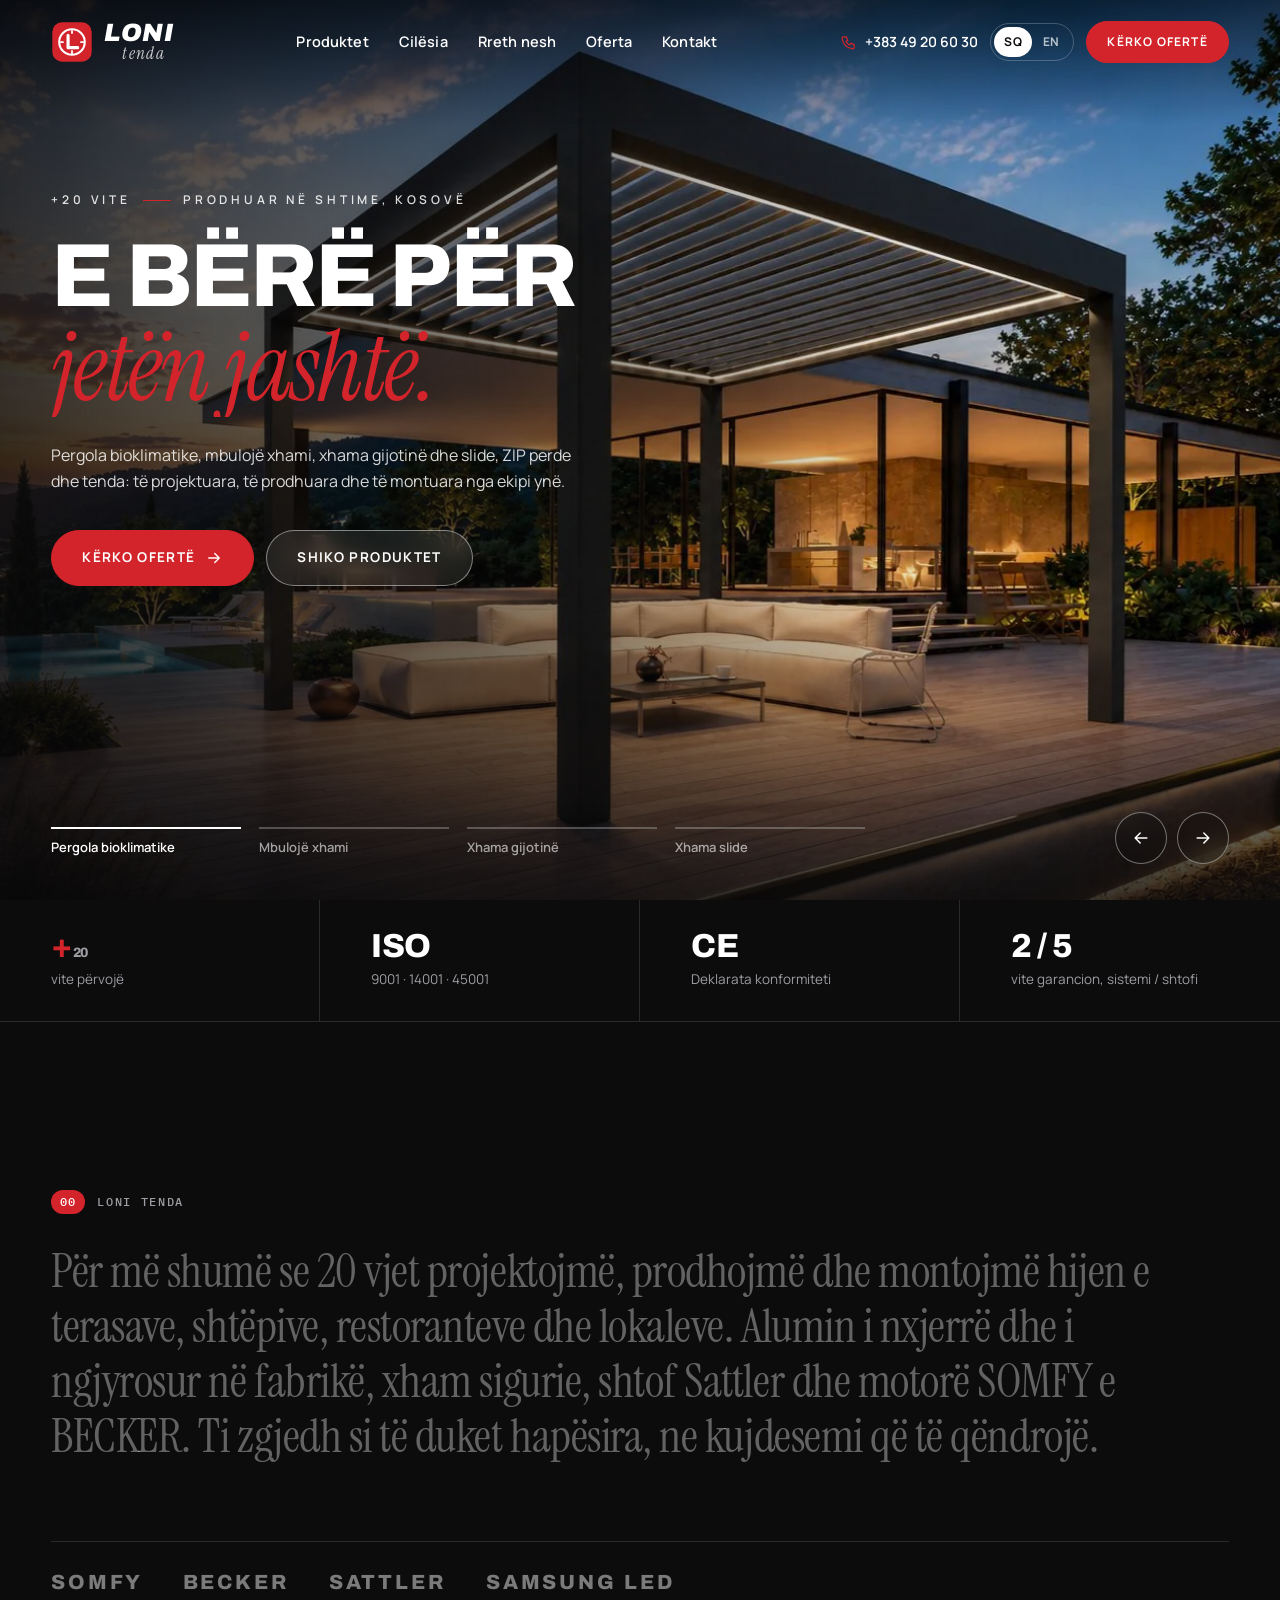
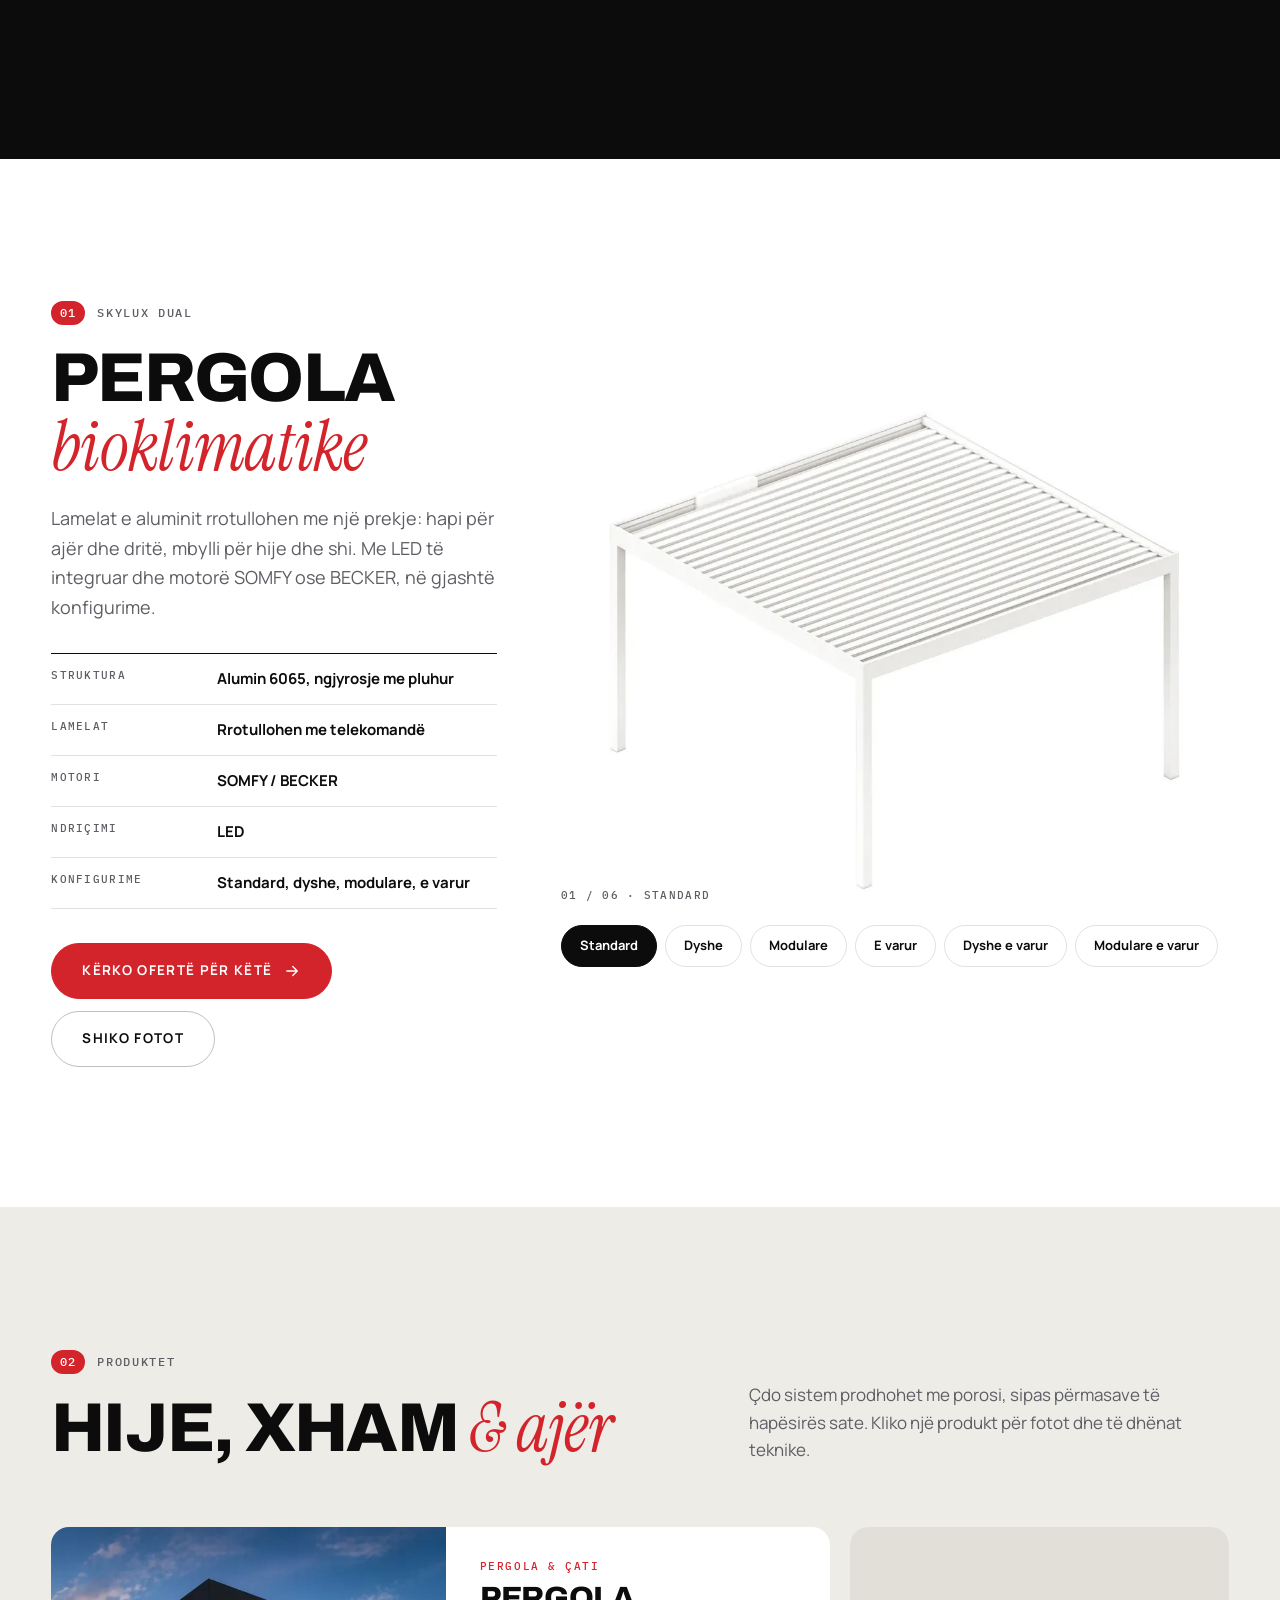
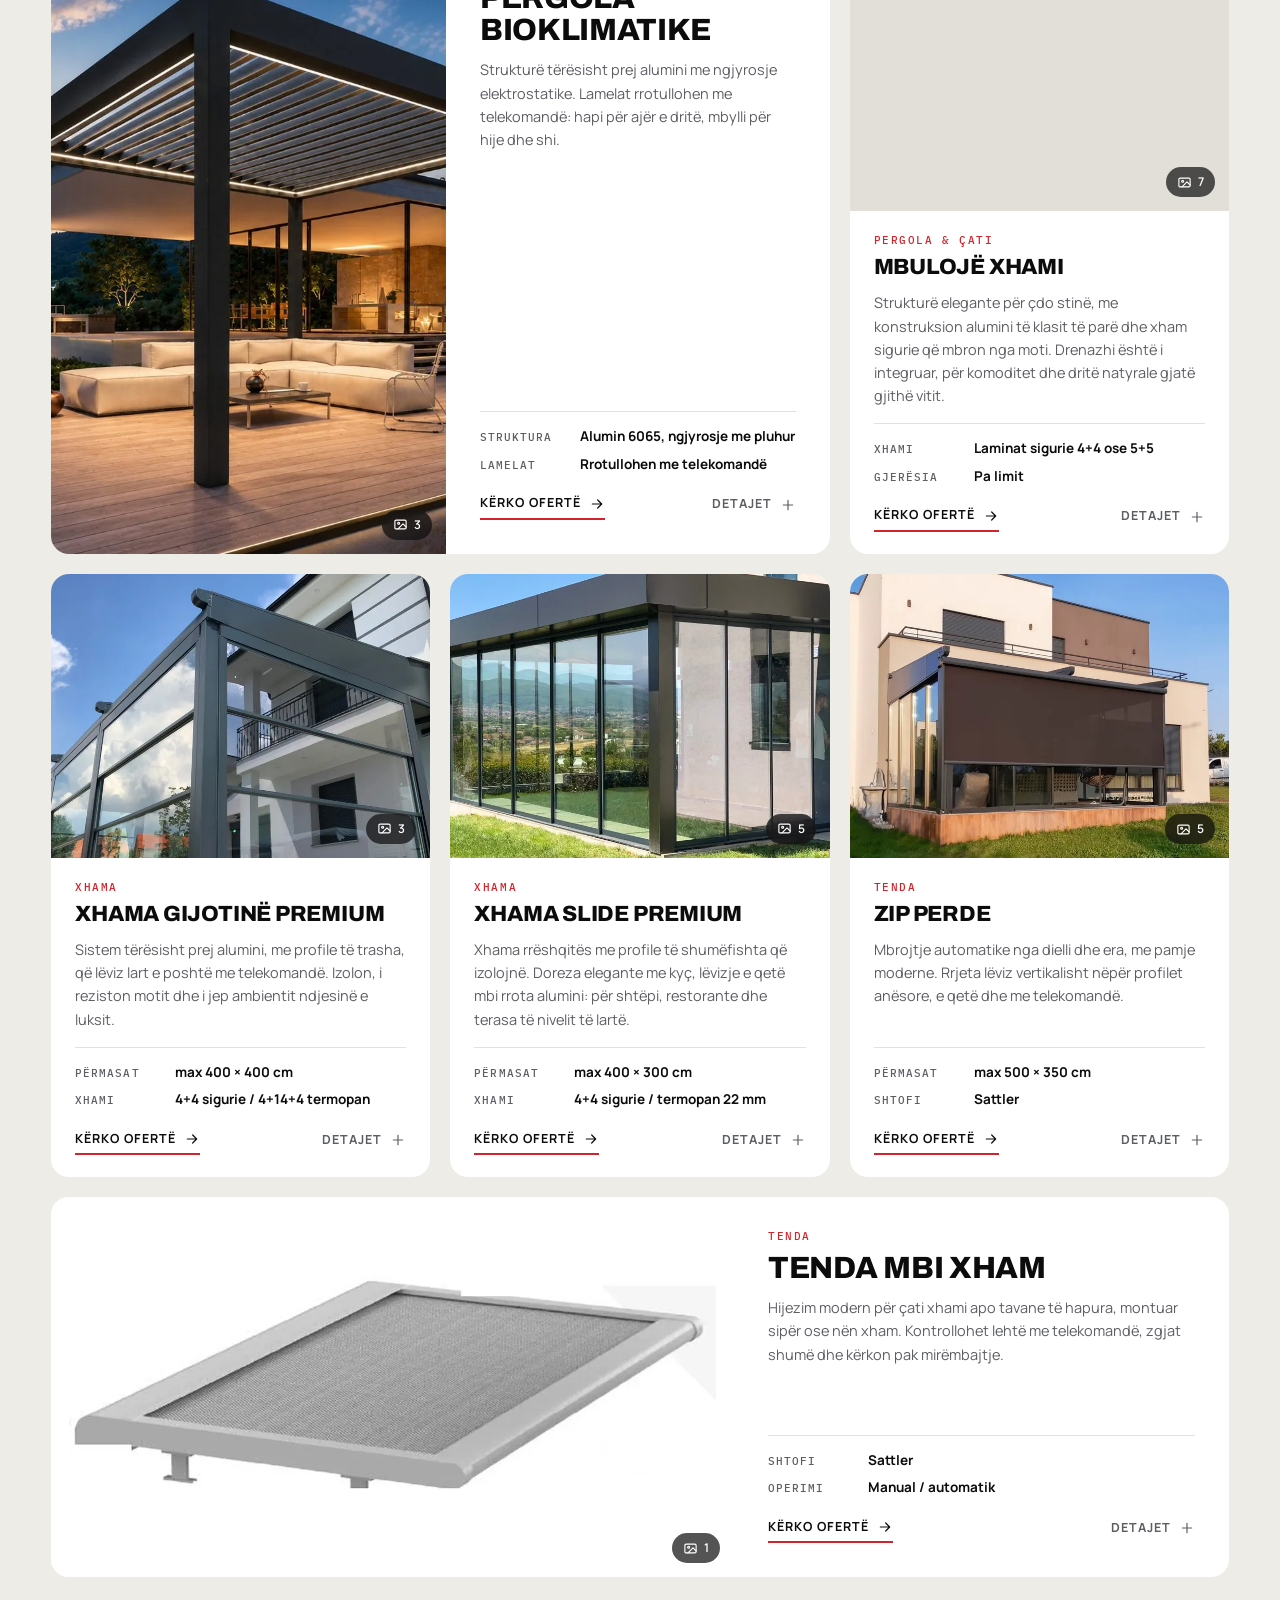
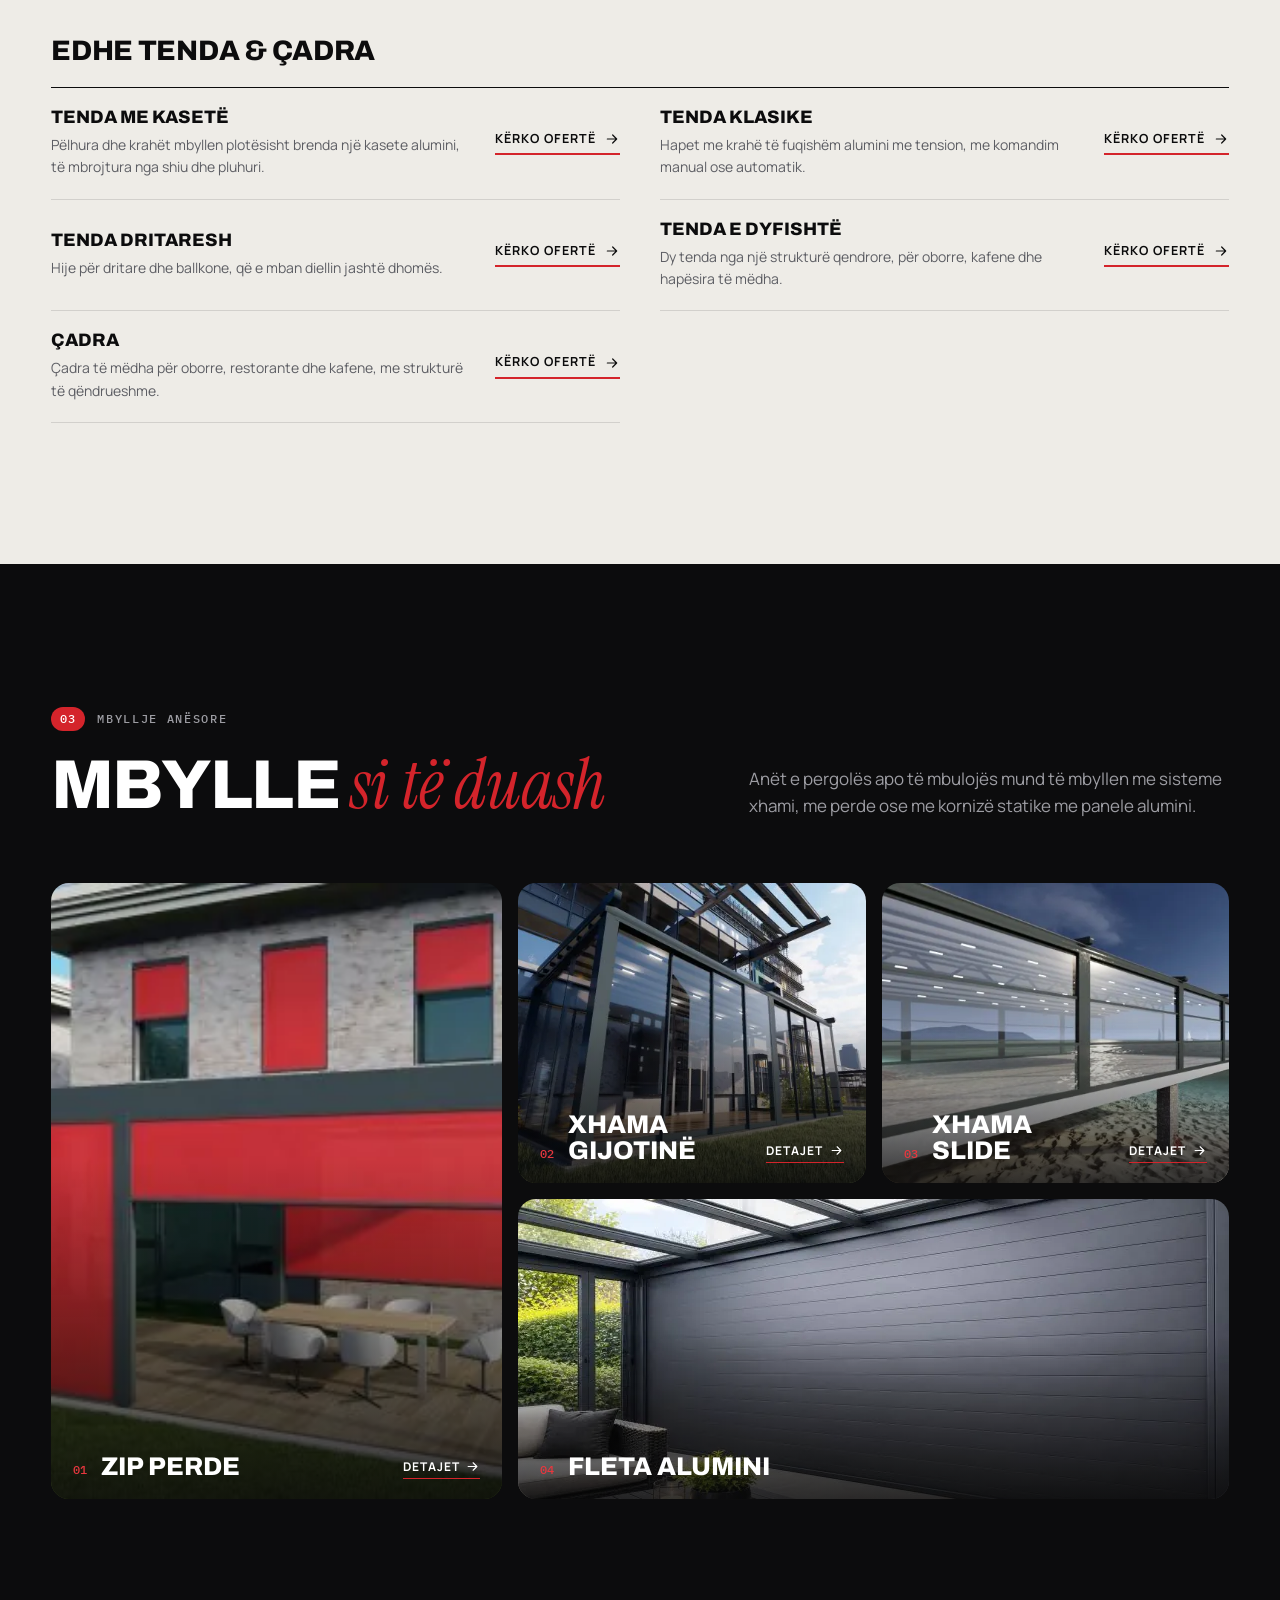
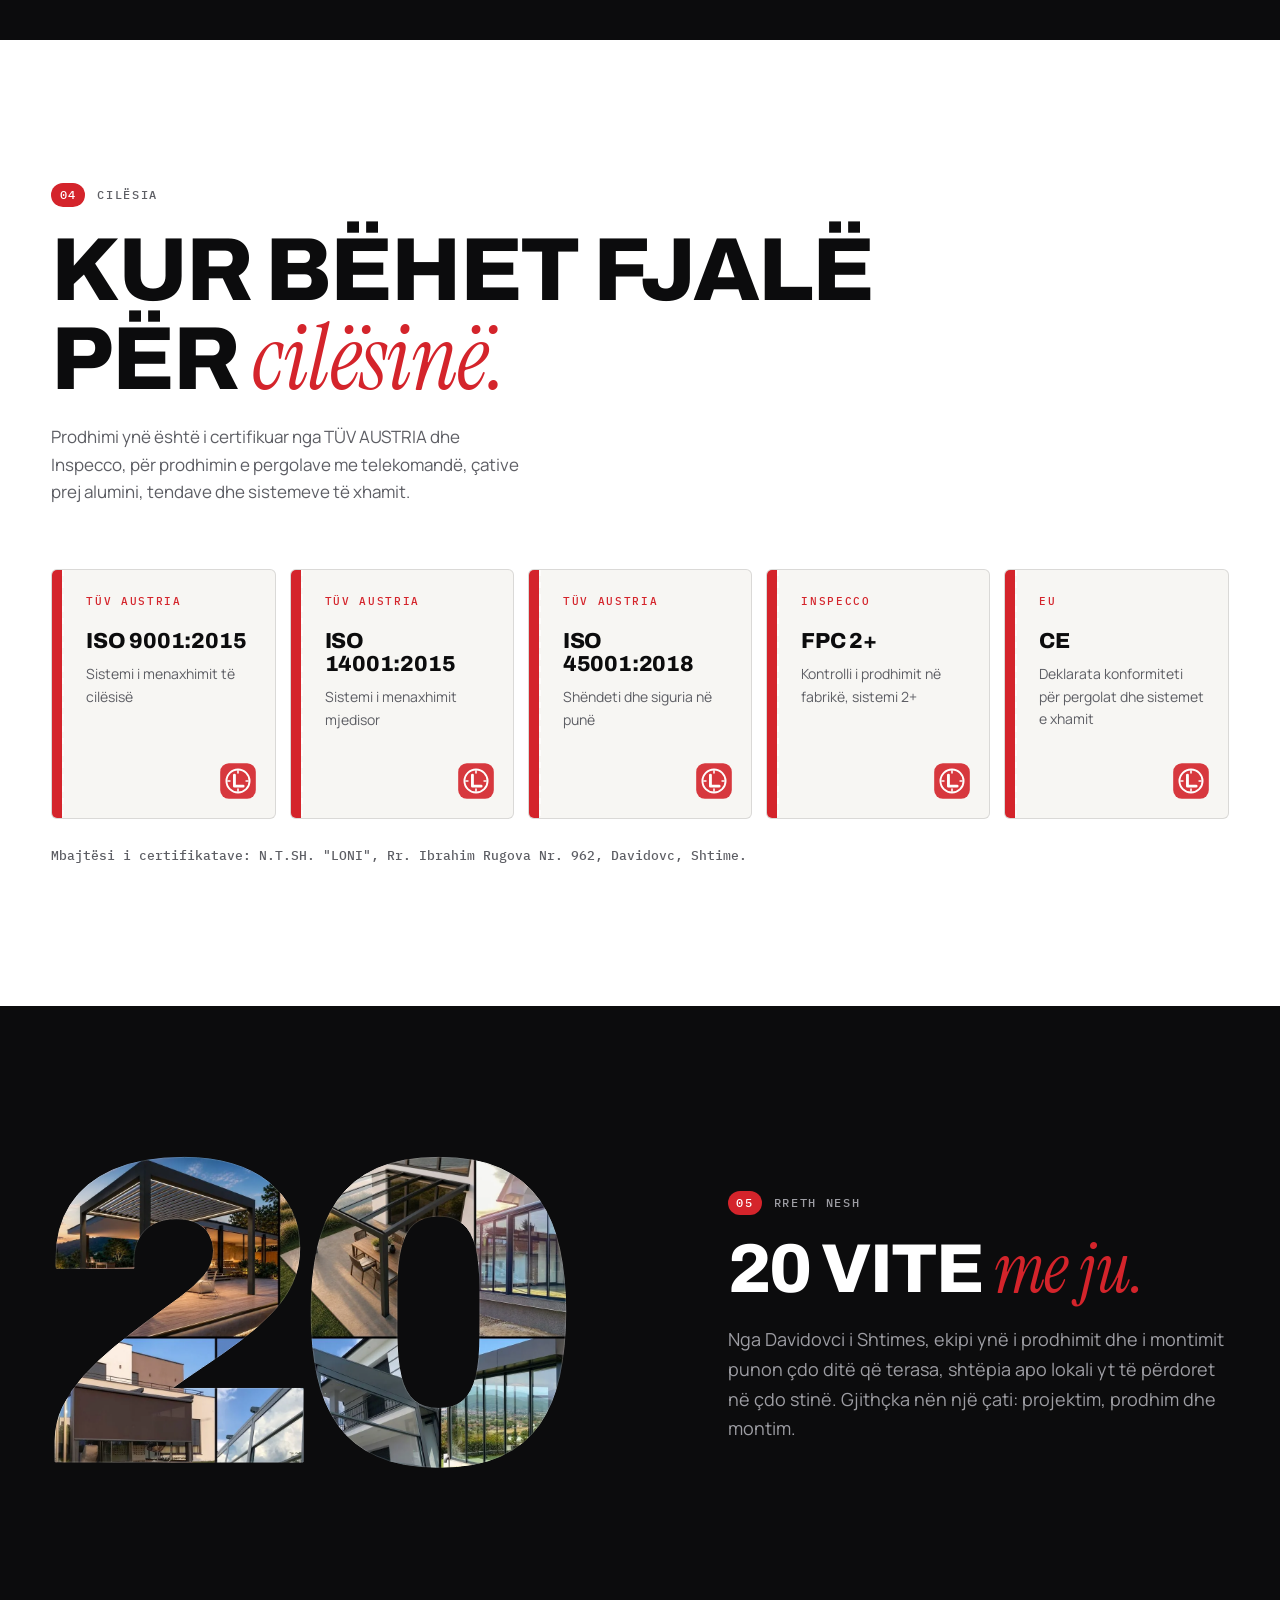
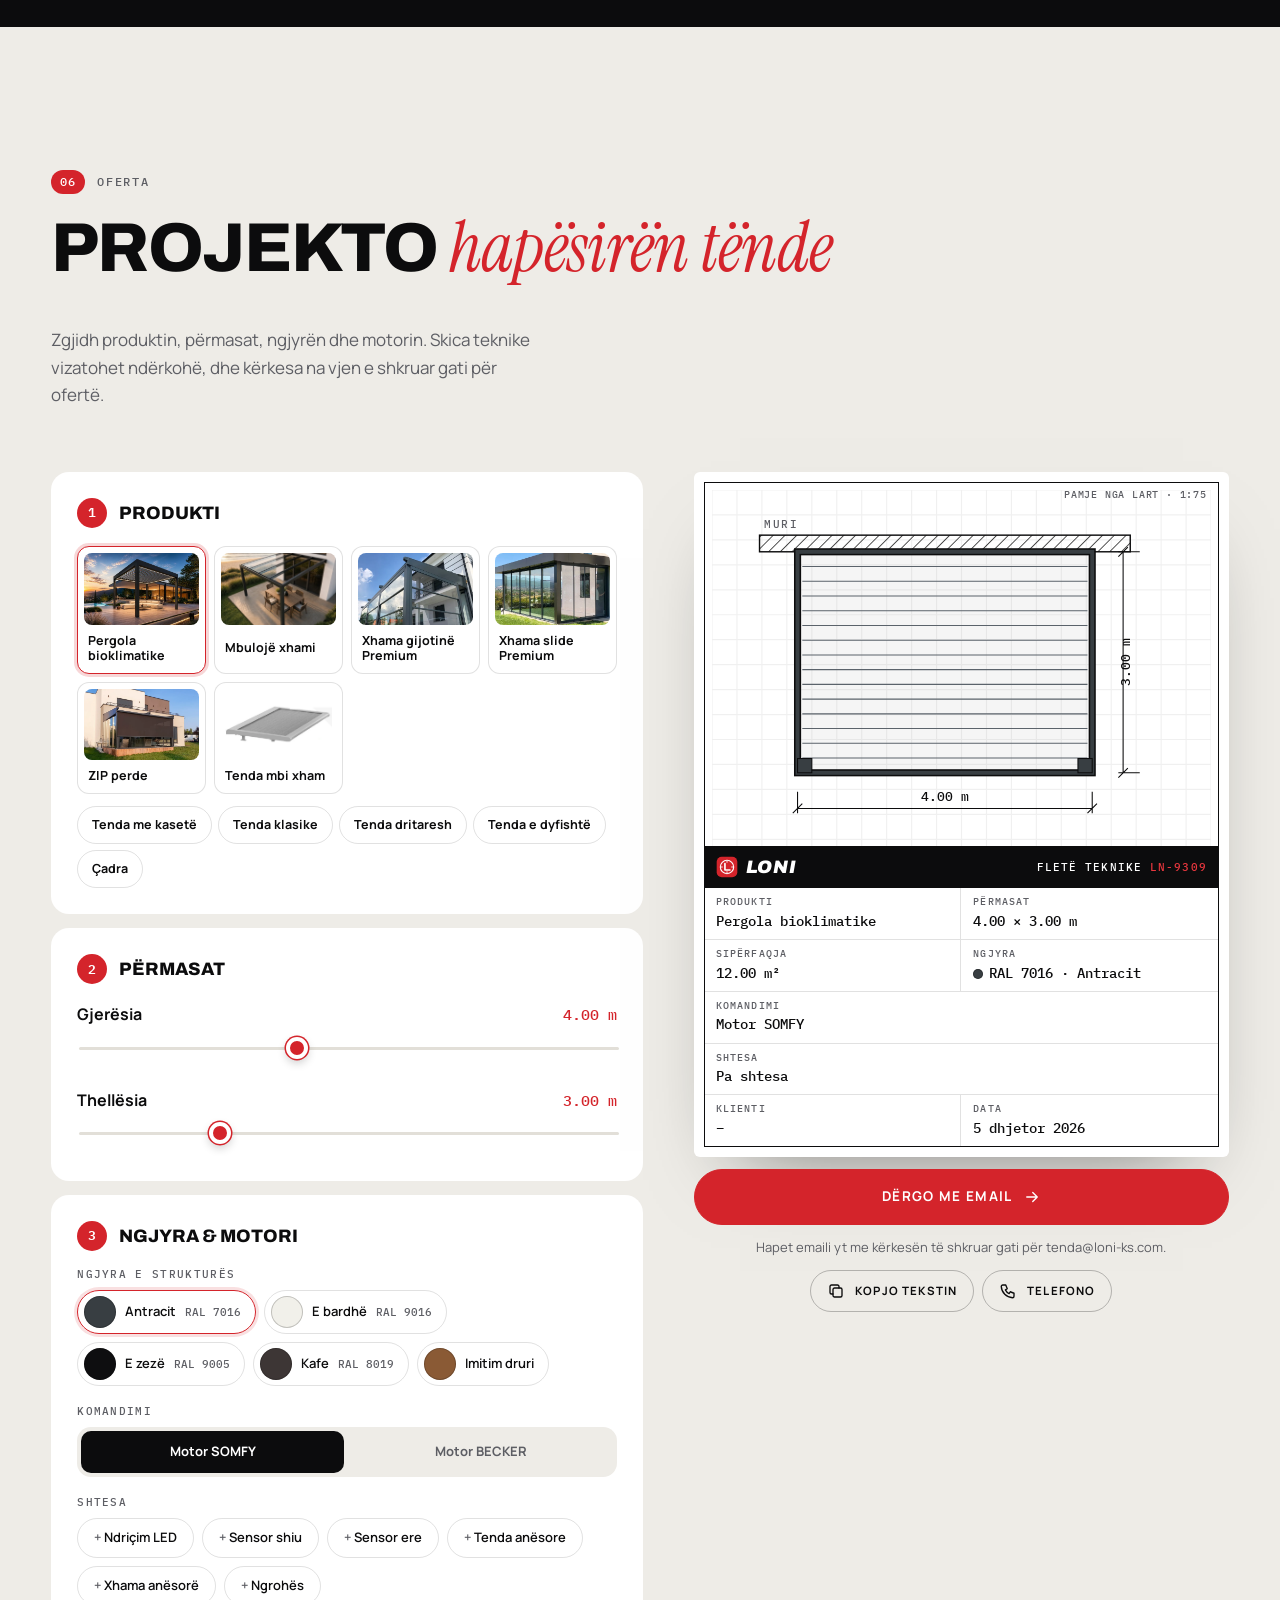
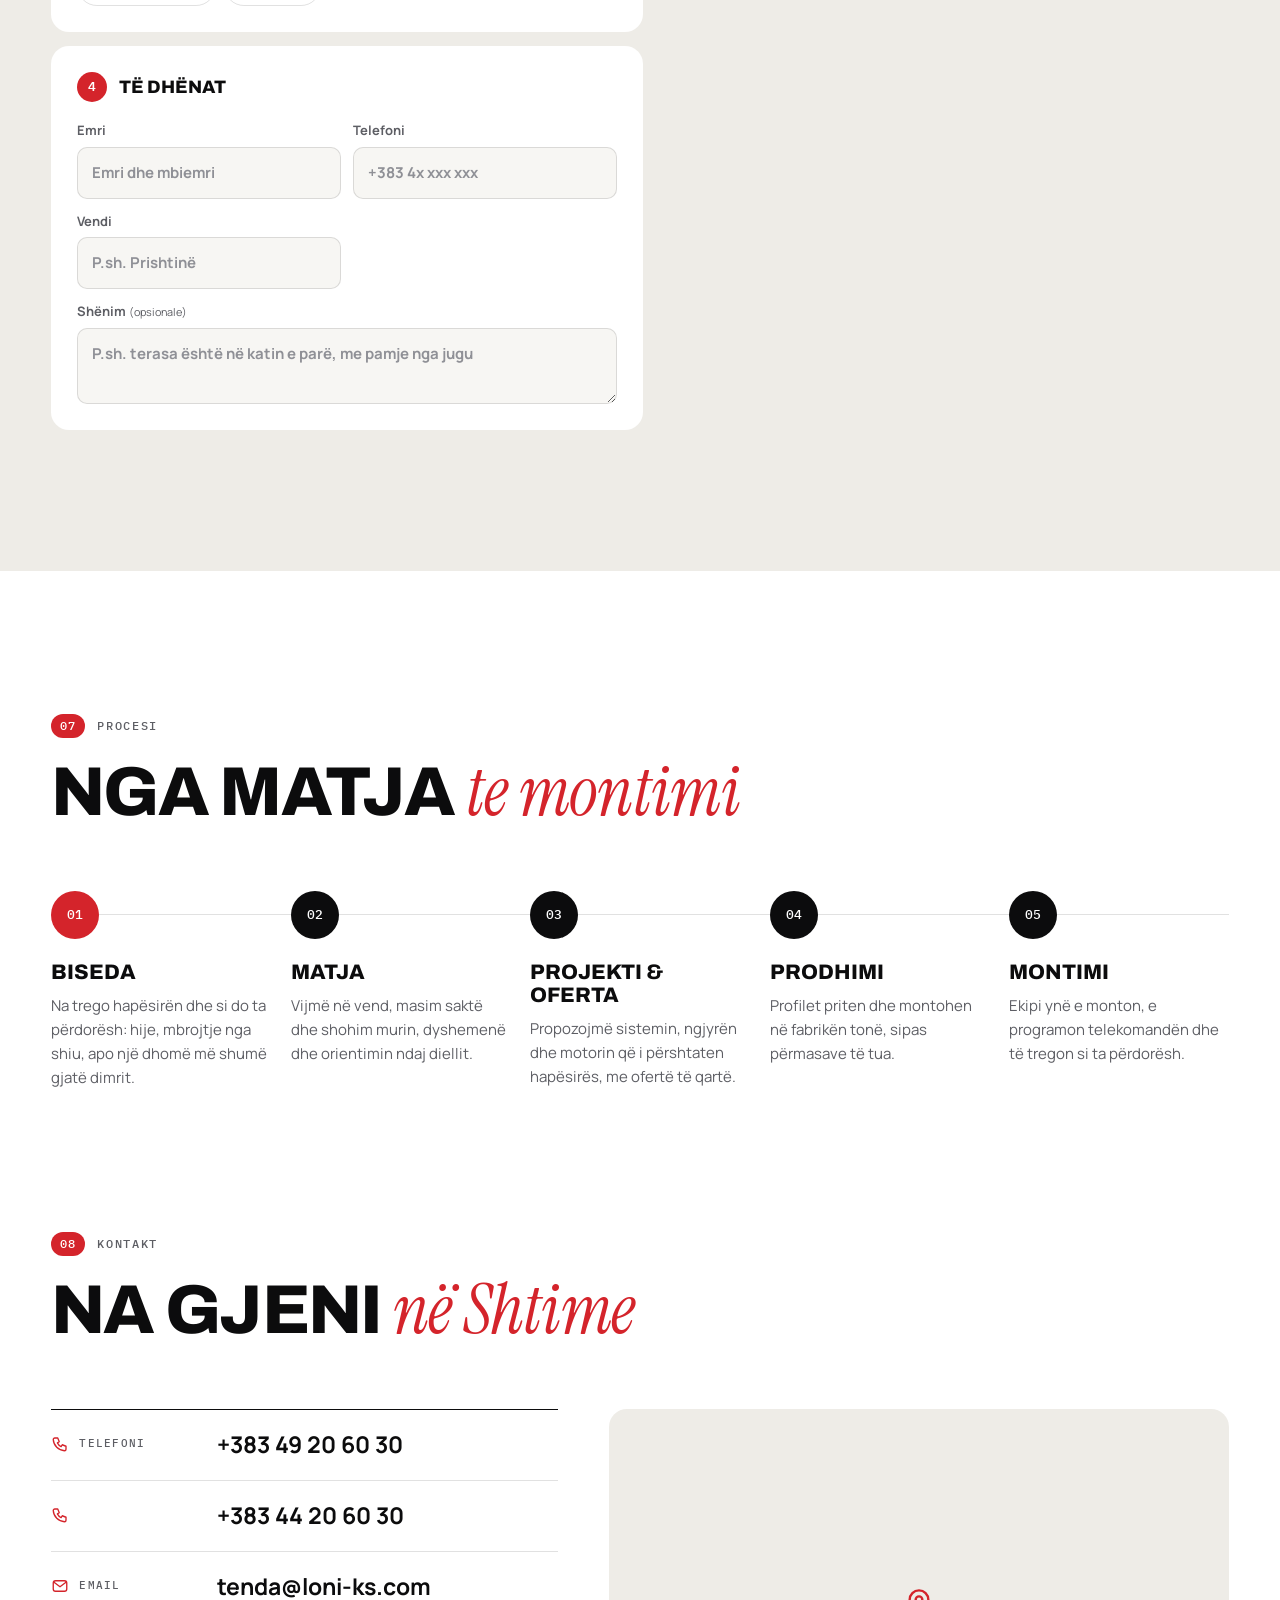
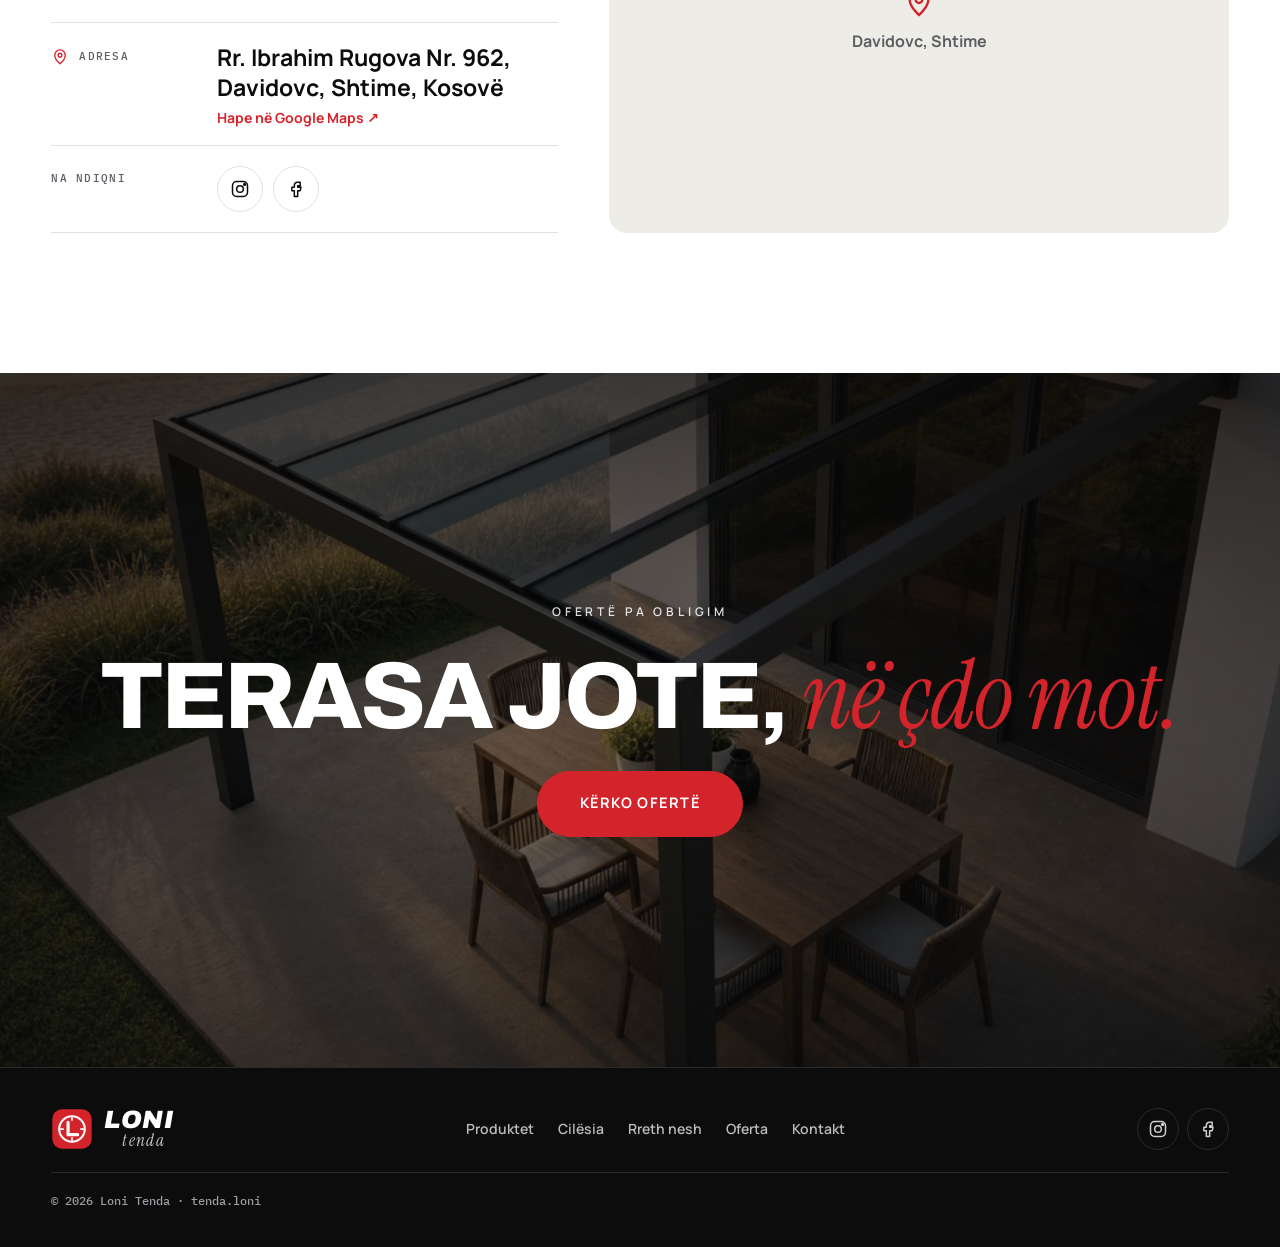
==== commit 86c74ac4: "Rebuild the site around Loni's real photos and brand Replace the illustrated hero scene and line-dra" ====
--- a/index.html
+++ b/index.html
@@ -3,81 +3,97 @@
 <head>
   <meta charset="utf-8" />
   <meta name="viewport" content="width=device-width, initial-scale=1, viewport-fit=cover" />
-  <title>Loni Tenda · Pergola, xhama dhe tenda në Kosovë</title>
-  <meta name="description" content="Loni Tenda nga Shtime: pergola bioklimatike alumini, xhama rrëshqitës dhe gijotinë, tenda me kasetë, klasike, perde dhe çadra. Motorë SOMFY dhe BECKER. Projekto terasën tënde dhe kërko ofertë." />
-  <meta name="theme-color" content="#14171a" />
+  <title>Loni Tenda · Pergola bioklimatike, xhama dhe tenda · Shtime, Kosovë</title>
+  <meta name="description" content="Loni Tenda: +20 vite prodhim në Shtime. Pergola bioklimatike, mbulojë xhami, xhama gijotinë dhe slide, ZIP perde dhe tenda. Certifikuar ISO 9001, 14001, 45001 dhe CE. Kërko ofertë." />
+  <meta name="theme-color" content="#0c0c0d" />
   <link rel="canonical" href="https://ariongj.github.io/LoniKS/" />
   <meta property="og:type" content="website" />
   <meta property="og:site_name" content="Loni Tenda" />
   <meta property="og:locale" content="sq_AL" />
   <meta property="og:locale:alternate" content="en_US" />
-  <meta property="og:title" content="Loni Tenda · Terasa jote, në çdo mot" />
-  <meta property="og:description" content="Pergola bioklimatike, xhama dhe tenda me porosi nga Shtime. Drejtoje pergolën me telekomandë dhe kërko ofertë." />
+  <meta property="og:title" content="Loni Tenda · E bërë për jetën jashtë" />
+  <meta property="og:description" content="Pergola bioklimatike, xhama dhe tenda të prodhuara në Shtime, me certifikim ISO dhe CE. +20 vite me ju." />
   <meta property="og:url" content="https://ariongj.github.io/LoniKS/" />
-  <meta property="og:image" content="https://ariongj.github.io/LoniKS/assets/og.png" />
+  <meta property="og:image" content="https://ariongj.github.io/LoniKS/assets/og.jpg" />
   <meta property="og:image:width" content="1200" />
   <meta property="og:image:height" content="630" />
   <meta name="twitter:card" content="summary_large_image" />
   <link rel="icon" href="assets/favicon.svg" type="image/svg+xml" />
+  <link rel="apple-touch-icon" href="assets/icon-180.png" />
   <link rel="manifest" href="site.webmanifest" />
+  <link rel="preload" as="image" href="assets/img/bioklimatike.webp" imagesrcset="assets/img/bioklimatike-960.webp 960w, assets/img/bioklimatike.webp 1800w" imagesizes="100vw" fetchpriority="high" />
   <link rel="preconnect" href="https://fonts.googleapis.com" />
   <link rel="preconnect" href="https://fonts.gstatic.com" crossorigin />
-  <link href="https://fonts.googleapis.com/css2?family=Archivo:wdth,wght@112..125,600..900&family=IBM+Plex+Mono:wght@400;500&family=Instrument+Serif:ital@0;1&family=Manrope:wght@400;500;600;700;800&display=swap" rel="stylesheet" />
+  <link href="https://fonts.googleapis.com/css2?family=Archivo:ital,wght@0,800;0,900;1,900&family=IBM+Plex+Mono:wght@500&family=Instrument+Serif:ital@0;1&family=Manrope:wght@400;600;700&display=swap" rel="stylesheet" />
   <link rel="stylesheet" href="css/styles.css" />
   <script type="application/ld+json">
   {
     "@context": "https://schema.org",
     "@type": "HomeAndConstructionBusiness",
     "name": "Loni Tenda",
-    "legalName": "LONI Pergola SH.P.K.",
+    "legalName": "N.T.SH. LONI",
     "url": "https://ariongj.github.io/LoniKS/",
-    "image": "https://ariongj.github.io/LoniKS/assets/og.png",
+    "logo": "https://ariongj.github.io/LoniKS/assets/icon-512.png",
+    "image": "https://ariongj.github.io/LoniKS/assets/img/bioklimatike.webp",
     "email": "tenda@loni-ks.com",
     "telephone": ["+38349206030", "+38344206030"],
-    "address": { "@type": "PostalAddress", "streetAddress": "Davidovc", "addressLocality": "Shtime", "addressCountry": "XK" },
+    "address": { "@type": "PostalAddress", "streetAddress": "Rr. Ibrahim Rugova Nr. 962, Davidovc", "addressLocality": "Shtime", "addressCountry": "XK" },
     "areaServed": "Kosovo",
+    "sameAs": ["https://www.instagram.com/tenda.loni/", "https://www.facebook.com/tenda.loni"],
+    "hasCredential": ["ISO 9001:2015", "ISO 14001:2015", "ISO 45001:2018", "CE"],
     "makesOffer": [
       { "@type": "Offer", "itemOffered": { "@type": "Product", "name": "Pergola bioklimatike" } },
-      { "@type": "Offer", "itemOffered": { "@type": "Product", "name": "Xhama rrëshqitës dhe gijotinë" } },
-      { "@type": "Offer", "itemOffered": { "@type": "Product", "name": "Tenda" } },
-      { "@type": "Offer", "itemOffered": { "@type": "Product", "name": "Çadra" } }
+      { "@type": "Offer", "itemOffered": { "@type": "Product", "name": "Mbulojë xhami" } },
+      { "@type": "Offer", "itemOffered": { "@type": "Product", "name": "Xhama gijotinë" } },
+      { "@type": "Offer", "itemOffered": { "@type": "Product", "name": "Xhama slide" } },
+      { "@type": "Offer", "itemOffered": { "@type": "Product", "name": "ZIP perde" } },
+      { "@type": "Offer", "itemOffered": { "@type": "Product", "name": "Tenda" } }
     ]
   }
   </script>
 </head>
 <body class="is-loading">
-  <a class="skip-link" href="#offer" data-i18n="skip">Kalo te oferta</a>
-
-  <!-- Loader: louvres opening -->
+  <a class="skip-link" href="#main" data-i18n="skip">Kalo te përmbajtja</a>
+
+  <!-- Loader: the badge, then the louvres open -->
   <div class="loader" id="loader" aria-hidden="true">
-    <div class="loader__louvres"><i></i><i></i><i></i><i></i><i></i><i></i></div>
-    <div class="loader__word"><span>L</span><span>O</span><span>N</span><span>I</span></div>
+    <svg class="loader__mark" viewBox="0 0 48 48"><use href="#badge"/></svg>
+    <div class="loader__slats"><i></i><i></i><i></i><i></i><i></i><i></i><i></i><i></i></div>
   </div>
 
-  <!-- Scroll progress: an awning rolling out -->
-  <div class="awning-progress" aria-hidden="true"><span id="awningFill"></span></div>
+  <svg width="0" height="0" style="position:absolute" aria-hidden="true">
+    <symbol id="badge" viewBox="0 0 48 48">
+      <rect x="1.5" y="1.5" width="45" height="45" rx="11" fill="#d4242b"/>
+      <circle cx="24" cy="24" r="14.6" fill="none" stroke="#fff" stroke-width="2.4"/>
+      <path d="M24 11.2v2.6M24 34.2v2.6M11.2 24h2.6M34.2 24h2.6" stroke="#fff" stroke-width="2" stroke-linecap="round"/>
+      <path d="M19.5 16.5v14h11" fill="none" stroke="#fff" stroke-width="3.6" stroke-linecap="round" stroke-linejoin="round"/>
+    </symbol>
+  </svg>
+
+  <div class="progress" aria-hidden="true"><span id="progressFill"></span></div>
 
   <!-- Header -->
   <header class="header" id="header">
     <div class="header__bar">
-      <a class="brand" href="#top" aria-label="Loni Tenda">
-        <span class="brand__mark" aria-hidden="true"><i></i><i></i><i></i><i></i></span>
-        <span class="brand__word">LONI<small>Pergola · Tenda</small></span>
+      <a class="brand" href="#top">
+        <svg class="brand__badge" viewBox="0 0 48 48" aria-hidden="true"><use href="#badge"/></svg>
+        <span class="brand__word"><b>LONI</b> <i>tenda</i></span>
       </a>
       <nav class="nav" id="nav" aria-label="Kryesore">
         <a href="#products"><span data-i18n="nav.products">Produktet</span></a>
-        <a href="#offer"><span data-i18n="nav.design">Projekto</span></a>
-        <a href="#process"><span data-i18n="nav.process">Procesi</span></a>
+        <a href="#quality"><span data-i18n="nav.quality">Cilësia</span></a>
+        <a href="#story"><span data-i18n="nav.story">Rreth nesh</span></a>
+        <a href="#offer"><span data-i18n="nav.offer">Oferta</span></a>
         <a href="#contact"><span data-i18n="nav.contact">Kontakt</span></a>
-        <a class="btn btn--sun nav__cta" href="#offer" data-i18n="cta.offer">Kërko ofertë</a>
+        <a class="btn btn--red nav__cta" href="#offer" data-i18n="cta.offer">Kërko ofertë</a>
       </nav>
       <div class="header__tools">
-        <span class="sunchip" id="sunChip" aria-live="off"><i aria-hidden="true"></i><span></span></span>
+        <a class="header__phone" id="headerPhone" href="tel:+38349206030"><svg class="i" viewBox="0 0 24 24" aria-hidden="true"><path d="M5 4h4l2 5-2.5 1.5a11 11 0 0 0 5 5L15 13l5 2v4a2 2 0 0 1-2 2A16 16 0 0 1 3 6a2 2 0 0 1 2-2"/></svg><span>+383 49 20 60 30</span></a>
         <div class="lang" role="group" aria-label="Gjuha / Language">
           <button type="button" data-lang="sq" aria-pressed="true">SQ</button>
           <button type="button" data-lang="en" aria-pressed="false">EN</button>
         </div>
-        <a class="btn btn--sun header__cta" href="#offer" data-magnetic data-i18n="cta.offerShort">Ofertë</a>
+        <a class="btn btn--red header__cta" href="#offer" data-magnetic data-i18n="cta.offer">Kërko ofertë</a>
         <button class="burger" id="burger" type="button" aria-expanded="false" aria-controls="nav" aria-label="Menu">
           <span></span><span></span>
         </button>
@@ -85,108 +101,70 @@
     </div>
   </header>
 
-  <main>
-    <!-- Hero: the terrace you control -->
+  <main id="main">
+    <!-- Hero: photos that open through louvres -->
     <section class="hero" id="top" aria-labelledby="heroTitle">
-      <div class="hero__scene" id="scene" role="img" data-i18n-attr="aria-label:hero.sceneLabel" aria-label="Prerje e një terase me pergolë bioklimatike, xhama gijotinë dhe tendë perde, e ndriçuar nga dielli i vërtetë mbi Shtime."></div>
-
-      <div class="hero__ui">
+      <div class="hero__media" id="heroMedia" aria-hidden="true">
+        <div class="hero__img" id="heroImg"></div>
+        <div class="hero__slats" id="heroSlats"></div>
+      </div>
+      <div class="hero__shade" aria-hidden="true"></div>
+
+      <div class="hero__inner">
         <div class="hero__copy">
-          <p class="hero__eyebrow"><span data-i18n="hero.eyebrow">Pergola · Xhama · Tenda</span><span class="hero__dot"></span><span class="js-city">Shtime, Kosovë</span></p>
-          <h1 id="heroTitle" class="hero__title" data-i18n-html="hero.title"><span class="line">Terasa jote,</span><span class="line"><em>në çdo mot.</em></span></h1>
-          <p class="hero__lead" data-i18n="hero.lead">Pergola bioklimatike alumini, xhama dhe tenda me porosi, me motorë SOMFY dhe BECKER. Provoje vetë: merre telekomandën dhe drejto terasën nën diellin e sotëm të Shtimes.</p>
+          <p class="eyebrow"><span>+<span class="js-years">20</span> <span data-i18n="hero.years">vite</span></span><i></i><span data-i18n="hero.made">Prodhuar në Shtime, Kosovë</span></p>
+          <h1 id="heroTitle" class="hero__title" data-i18n-html="hero.title"><span class="line">E bërë për</span><span class="line"><em>jetën jashtë.</em></span></h1>
+          <p class="hero__lead" data-i18n="hero.lead">Pergola bioklimatike, mbulojë xhami, xhama gijotinë dhe slide, ZIP perde dhe tenda: të projektuara, të prodhuara dhe të montuara nga ekipi ynë.</p>
           <div class="hero__actions">
-            <a class="btn btn--sun btn--lg" href="#offer" data-magnetic><span data-i18n="cta.design">Projekto terasën</span><svg class="i" viewBox="0 0 24 24" aria-hidden="true"><path d="M5 12h14M13 6l6 6-6 6"/></svg></a>
-            <a class="btn btn--ghost btn--lg" href="#products" data-magnetic><span data-i18n="cta.products">Shiko produktet</span></a>
-          </div>
-        </div>
-
-        <div class="console" id="console">
-          <!-- Remote control -->
-          <div class="remote" id="remote">
-            <div class="remote__top" aria-hidden="true"><span class="remote__led" id="remoteLed"></span><span class="remote__brand">LONI</span></div>
-            <div class="remote__lcd" aria-live="polite">
-              <button type="button" class="remote__ch" id="chPrev" data-i18n-attr="aria-label:remote.prev" aria-label="Kanali i mëparshëm"><svg class="i" viewBox="0 0 24 24" aria-hidden="true"><path d="m14 6-6 6 6 6"/></svg></button>
-              <div class="remote__screen">
-                <span class="remote__name" id="chName">Pergola</span>
-                <b class="remote__val" id="chVal">0°</b>
-                <span class="remote__dots" id="chDots" aria-hidden="true"></span>
-              </div>
-              <button type="button" class="remote__ch" id="chNext" data-i18n-attr="aria-label:remote.next" aria-label="Kanali tjetër"><svg class="i" viewBox="0 0 24 24" aria-hidden="true"><path d="m10 6 6 6-6 6"/></svg></button>
-            </div>
-            <div class="remote__keys">
-              <button type="button" class="key" id="keyUp" data-i18n-attr="aria-label:remote.up" aria-label="Lart / hap"><svg viewBox="0 0 24 24" aria-hidden="true"><path d="M5 15l7-7 7 7"/></svg></button>
-              <button type="button" class="key key--stop" id="keyStop" data-i18n-attr="aria-label:remote.stop" aria-label="Ndal"><svg viewBox="0 0 24 24" aria-hidden="true"><rect x="7" y="7" width="10" height="10" rx="2"/></svg></button>
-              <button type="button" class="key" id="keyDown" data-i18n-attr="aria-label:remote.down" aria-label="Poshtë / mbyll"><svg viewBox="0 0 24 24" aria-hidden="true"><path d="M5 9l7 7 7-7"/></svg></button>
-            </div>
-            <label class="remote__fine">
-              <span class="sr-only" data-i18n="remote.position">Pozicioni</span>
-              <input type="range" id="chRange" min="0" max="100" step="1" value="0" class="range range--remote" />
-            </label>
-          </div>
-
-          <!-- Conditions -->
-          <div class="panel">
-            <div class="readout">
-              <div><span data-i18n="r.shade">Hije</span><b id="rShade">–</b></div>
-              <div><span data-i18n="r.sun">Dielli</span><b id="rSun">–</b></div>
-              <div><span data-i18n="r.time">Ora</span><b id="rTime">–</b></div>
-            </div>
-            <div class="panel__time">
-              <label for="timeRange" class="sr-only" data-i18n="r.timeLabel">Ora e ditës</label>
-              <input type="range" id="timeRange" min="300" max="1320" step="5" value="720" class="range range--time" />
-              <button type="button" class="chip-btn" id="nowBtn" data-i18n="r.now">Tani</button>
-            </div>
-            <div class="panel__toggles">
-              <button type="button" class="toggle" id="autoBtn" aria-pressed="false">
-                <svg class="i" viewBox="0 0 24 24" aria-hidden="true"><circle cx="12" cy="12" r="4"/><path d="M12 2v2M12 20v2M4.9 4.9l1.4 1.4M17.7 17.7l1.4 1.4M2 12h2M20 12h2M4.9 19.1l1.4-1.4M17.7 6.3l1.4-1.4"/></svg>
-                <span data-i18n="r.auto">Ndjek diellin</span>
-              </button>
-              <button type="button" class="toggle" id="rainBtn" aria-pressed="false">
-                <svg class="i" viewBox="0 0 24 24" aria-hidden="true"><path d="M7 15a4 4 0 0 1-.5-8A5.5 5.5 0 0 1 17 7.5 3.8 3.8 0 0 1 17.5 15z"/><path d="M8 18l-1 3M12 18l-1 3M16 18l-1 3"/></svg>
-                <span data-i18n="r.rain">Shi</span>
-              </button>
-            </div>
-            <p class="panel__msg" id="sceneMsg" aria-live="polite"></p>
-          </div>
-        </div>
-      </div>
-    </section>
-
-    <!-- Ticker -->
-    <div class="ticker" aria-hidden="true">
-      <div class="ticker__track" id="ticker">
-        <span>Pergola bioklimatike</span><b>◆</b><span>Gijot</span><b>◆</b><span>Slide</span><b>◆</b><span>Tenda me kasetë</span><b>◆</b><span>Tenda perde</span><b>◆</b><span>Mbi xham</span><b>◆</b><span>Çadra</span><b>◆</b><span>SOMFY · BECKER</span><b>◆</b>
-        <span>Pergola bioklimatike</span><b>◆</b><span>Gijot</span><b>◆</b><span>Slide</span><b>◆</b><span>Tenda me kasetë</span><b>◆</b><span>Tenda perde</span><b>◆</b><span>Mbi xham</span><b>◆</b><span>Çadra</span><b>◆</b><span>SOMFY · BECKER</span><b>◆</b>
-      </div>
-    </div>
-
-    <!-- About -->
-    <section class="about" id="about" aria-label="Loni">
-      <div class="container">
-        <p class="kicker reveal"><span class="kicker__n">00</span><span>Loni</span></p>
-        <p class="manifesto" id="manifesto" data-i18n="about.text">Në Shtime projektojmë, prodhojmë dhe montojmë hijen e terasave, ballkoneve dhe lokaleve në gjithë Kosovën. Alumin i pastër, xham sigurie, pëlhurë që i reziston diellit dhe motorë që punojnë me një prekje. Ti zgjedh si të duket hapësira, ne kujdesemi që të qëndrojë.</p>
-        <div class="facts">
-          <article class="fact reveal">
-            <span class="fact__n">A</span>
-            <svg class="fact__i" viewBox="0 0 48 48" aria-hidden="true"><path d="M8 38V16l16-8 16 8v22"/><path d="M8 22h32M8 28h32M8 34h32"/></svg>
-            <h3 data-i18n="f1.t">Alumin, jo kompromis</h3>
-            <p data-i18n="f1.d">Struktura prej alumini me ngjyrosje elektrostatike: nuk ndryshket, nuk deformohet dhe e mban ngjyrën vite me radhë.</p>
-          </article>
-          <article class="fact reveal">
-            <span class="fact__n">B</span>
-            <svg class="fact__i" viewBox="0 0 48 48" aria-hidden="true"><rect x="14" y="6" width="20" height="36" rx="8"/><path d="m19 18 5-5 5 5M19 30l5 5 5-5"/><circle cx="24" cy="24" r="2.5"/></svg>
-            <h3 data-i18n="f2.t">SOMFY &amp; BECKER</h3>
-            <p data-i18n="f2.d">Motorë të markave më të njohura evropiane, me telekomandë dhe sensorë që e mbyllin sistemin vetë kur bie shi apo fryn erë.</p>
-          </article>
-          <article class="fact reveal">
-            <span class="fact__n">C</span>
-            <svg class="fact__i" viewBox="0 0 48 48" aria-hidden="true"><path d="M6 40h36"/><path d="M10 40V20h28v20"/><path d="M6 20 24 8l18 12"/><path d="M18 40v-9h12v9"/></svg>
-            <h3 data-i18n="f3.t">Nga matja te montimi</h3>
-            <p data-i18n="f3.d">Ekipi ynë vjen në vend, mat, propozon zgjidhjen dhe e monton vetë. Një adresë për gjithçka, edhe pas montimit.</p>
-          </article>
-        </div>
-        <p class="since reveal" id="since" hidden><span data-i18n="about.since">Që nga</span> <b id="sinceYear"></b></p>
+            <a class="btn btn--red btn--lg" href="#offer" data-magnetic><span data-i18n="cta.offer">Kërko ofertë</span><svg class="i" viewBox="0 0 24 24" aria-hidden="true"><path d="M5 12h14M13 6l6 6-6 6"/></svg></a>
+            <a class="btn btn--glass btn--lg" href="#products" data-magnetic><span data-i18n="cta.products">Shiko produktet</span></a>
+          </div>
+        </div>
+
+        <div class="hero__foot">
+          <div class="slides" id="heroNav" role="group" data-i18n-attr="aria-label:hero.slides" aria-label="Fotot"></div>
+          <div class="hero__ctrl">
+            <button type="button" class="round round--glass" id="heroPrev" data-i18n-attr="aria-label:prev" aria-label="Para"><svg class="i" viewBox="0 0 24 24" aria-hidden="true"><path d="M19 12H5M11 6l-6 6 6 6"/></svg></button>
+            <button type="button" class="round round--glass" id="heroNext" data-i18n-attr="aria-label:next" aria-label="Pas"><svg class="i" viewBox="0 0 24 24" aria-hidden="true"><path d="M5 12h14M13 6l6 6-6 6"/></svg></button>
+          </div>
+        </div>
+      </div>
+    </section>
+
+    <!-- Proof bar -->
+    <ul class="proof" aria-label="Loni">
+      <li><b>+<span class="js-years">20</span></b><span data-i18n="proof.years">vite përvojë</span></li>
+      <li><b>ISO</b><span>9001 · 14001 · 45001</span></li>
+      <li><b>CE</b><span data-i18n="proof.ce">Deklarata konformiteti</span></li>
+      <li><b>2 / 5</b><span data-i18n="proof.warranty">vite garancion, sistemi / shtofi</span></li>
+    </ul>
+
+    <!-- Intro -->
+    <section class="intro" id="intro" aria-label="Loni">
+      <div class="container intro__grid">
+        <p class="kicker reveal"><span class="kicker__n">00</span><span>Loni tenda</span></p>
+        <p class="manifesto" id="manifesto" data-i18n="intro.text">Për më shumë se 20 vjet projektojmë, prodhojmë dhe montojmë hijen e terasave, shtëpive, restoranteve dhe lokaleve. Alumin i nxjerrë dhe i ngjyrosur në fabrikë, xham sigurie, shtof Sattler dhe motorë SOMFY e BECKER. Ti zgjedh si të duket hapësira, ne kujdesemi që të qëndrojë.</p>
+        <ul class="partners reveal" id="partners"></ul>
+      </div>
+    </section>
+
+    <!-- Featured: bioclimatic pergola configurations -->
+    <section class="feature" id="feature" aria-labelledby="featureTitle">
+      <div class="container feature__grid">
+        <div class="feature__copy">
+          <p class="kicker reveal"><span class="kicker__n">01</span><span id="featureKicker">Skylux Dual</span></p>
+          <h2 id="featureTitle" class="h2 reveal" data-i18n-html="feature.title">Pergola <em>bioklimatike</em></h2>
+          <p class="lead reveal" data-i18n="feature.lead">Lamelat e aluminit rrotullohen me një prekje: hapi për ajër dhe dritë, mbylli për hije dhe shi. Me LED të integruar dhe motorë SOMFY ose BECKER, në gjashtë konfigurime.</p>
+          <dl class="specs reveal" id="featureSpecs"></dl>
+          <div class="feature__actions reveal">
+            <button type="button" class="btn btn--red btn--lg" data-quote="pergola"><span data-i18n="cta.offerThis">Kërko ofertë për këtë</span><svg class="i" viewBox="0 0 24 24" aria-hidden="true"><path d="M5 12h14M13 6l6 6-6 6"/></svg></button>
+            <button type="button" class="btn btn--line btn--lg" data-gallery="pergola" data-i18n="cta.photos">Shiko fotot</button>
+          </div>
+        </div>
+        <div class="configs reveal">
+          <div class="configs__stage" id="configStage" aria-live="polite"></div>
+          <div class="configs__tabs" id="configTabs" role="group" data-i18n-attr="aria-label:feature.configs" aria-label="Konfigurimet"></div>
+        </div>
       </div>
     </section>
 
@@ -195,21 +173,67 @@
       <div class="container">
         <div class="section-head section-head--row">
           <div>
-            <p class="kicker reveal"><span class="kicker__n">01</span><span data-i18n="products.kicker">Produktet</span></p>
+            <p class="kicker reveal"><span class="kicker__n">02</span><span data-i18n="products.kicker">Produktet</span></p>
             <h2 id="productsTitle" class="h2 reveal" data-i18n-html="products.title">Hije, xham <em>&amp; ajër</em></h2>
           </div>
-          <div class="tabs reveal" role="group" data-i18n-attr="aria-label:products.filter" aria-label="Filtro produktet" id="productTabs"></div>
+          <p class="section-head__lead reveal" data-i18n="products.lead">Çdo sistem prodhohet me porosi, sipas përmasave të hapësirës sate. Kliko një produkt për fotot dhe të dhënat teknike.</p>
         </div>
         <ul class="catalog" id="catalog"></ul>
+        <div class="more reveal">
+          <h3 class="more__title" data-i18n="products.more">Edhe tenda &amp; çadra</h3>
+          <ul class="more__list" id="moreList"></ul>
+        </div>
+      </div>
+    </section>
+
+    <!-- Side closures -->
+    <section class="closures" id="closures" aria-labelledby="closuresTitle">
+      <div class="container">
+        <div class="section-head section-head--row">
+          <div>
+            <p class="kicker reveal"><span class="kicker__n">03</span><span data-i18n="closures.kicker">Mbyllje anësore</span></p>
+            <h2 id="closuresTitle" class="h2 reveal" data-i18n-html="closures.title">Mbylle <em>si të duash</em></h2>
+          </div>
+          <p class="section-head__lead reveal" data-i18n="closures.lead">Anët e pergolës apo të mbulojës mund të mbyllen me sisteme xhami, me perde ose me kornizë statike me panele alumini.</p>
+        </div>
+        <ul class="closures__grid" id="closureGrid"></ul>
+      </div>
+    </section>
+
+    <!-- Quality -->
+    <section class="quality" id="quality" aria-labelledby="qualityTitle">
+      <div class="container">
+        <div class="quality__head">
+          <p class="kicker reveal"><span class="kicker__n">04</span><span data-i18n="quality.kicker">Cilësia</span></p>
+          <h2 id="qualityTitle" class="h2 h2--xl reveal" data-i18n-html="quality.title">Kur bëhet fjalë për <em>cilësinë.</em></h2>
+          <p class="section-head__lead reveal" data-i18n="quality.lead">Prodhimi ynë është i certifikuar nga TÜV AUSTRIA dhe Inspecco, për prodhimin e pergolave me telekomandë, çative prej alumini, tendave dhe sistemeve të xhamit.</p>
+        </div>
+        <ul class="certs" id="certs"></ul>
+        <p class="quality__holder reveal" id="certHolder"></p>
+      </div>
+    </section>
+
+    <!-- 20 years -->
+    <section class="story" id="story" aria-labelledby="storyTitle">
+      <div class="container story__grid">
+        <div class="story__num reveal" aria-hidden="true"><span id="storyNum">20</span></div>
+        <div class="story__copy">
+          <p class="kicker reveal"><span class="kicker__n">05</span><span data-i18n="story.kicker">Rreth nesh</span></p>
+          <h2 id="storyTitle" class="h2 reveal" data-i18n-html="story.title"><span class="js-years">20</span> vite <em>me ju.</em></h2>
+          <p class="lead reveal" data-i18n="story.lead">Nga Davidovci i Shtimes, ekipi ynë i prodhimit dhe i montimit punon çdo ditë që terasa, shtëpia apo lokali yt të përdoret në çdo stinë. Gjithçka nën një çati: projektim, prodhim dhe montim.</p>
+          <div class="story__photos" id="storyPhotos"></div>
+        </div>
       </div>
     </section>
 
     <!-- Quote builder -->
     <section class="offer" id="offer" aria-labelledby="offerTitle">
       <div class="container">
-        <div class="section-head">
-          <p class="kicker reveal"><span class="kicker__n">02</span><span data-i18n="offer.kicker">Projekto</span></p>
-          <h2 id="offerTitle" class="h2 reveal" data-i18n-html="offer.title">Vizato <em>terasën tënde</em></h2>
+        <div class="section-head section-head--row">
+          <div>
+            <p class="kicker reveal"><span class="kicker__n">06</span><span data-i18n="offer.kicker">Oferta</span></p>
+            <h2 id="offerTitle" class="h2 reveal" data-i18n-html="offer.title">Projekto <em>hapësirën tënde</em></h2>
+          </div>
           <p class="section-head__lead reveal" data-i18n="offer.lead">Zgjidh produktin, përmasat, ngjyrën dhe motorin. Skica teknike vizatohet ndërkohë, dhe kërkesa na vjen e shkruar gati për ofertë.</p>
         </div>
 
@@ -239,7 +263,7 @@
               <p class="step__label" data-i18n="o.frame">Ngjyra e strukturës</p>
               <div class="swatches" id="pickColor"></div>
               <div id="fabricWrap">
-                <p class="step__label" data-i18n="o.fabric">Pëlhura</p>
+                <p class="step__label" data-i18n="o.fabric">Shtofi</p>
                 <div class="swatches" id="pickFabric"></div>
               </div>
               <div id="driveWrap">
@@ -263,14 +287,14 @@
             </fieldset>
           </form>
 
-          <aside class="sheet-wrap">
+          <div class="sheet-wrap">
             <div class="sheet" id="sheet">
               <div class="sheet__draw">
                 <svg class="plan" id="plan" viewBox="0 0 420 300" role="img" data-i18n-attr="aria-label:o.planLabel" aria-label="Skica teknike e produktit të zgjedhur"></svg>
                 <span class="sheet__view" id="planView"></span>
               </div>
               <dl class="sheet__block">
-                <div class="sheet__title"><dt>LONI</dt><dd><span data-i18n="s.sheet">Fletë teknike</span> <b id="sNo">LN-0000</b></dd></div>
+                <div class="sheet__title"><dt><svg viewBox="0 0 48 48" aria-hidden="true"><use href="#badge"/></svg>LONI</dt><dd><span data-i18n="s.sheet">Fletë teknike</span> <b id="sNo">LN-0000</b></dd></div>
                 <div><dt data-i18n="s.product">Produkti</dt><dd id="sProduct">–</dd></div>
                 <div><dt data-i18n="s.size">Përmasat</dt><dd id="sSize">–</dd></div>
                 <div><dt data-i18n="s.area">Sipërfaqja</dt><dd id="sArea">–</dd></div>
@@ -283,13 +307,13 @@
               <div class="sheet__stamp" id="sStamp" aria-hidden="true"><span data-i18n="s.stamp">E dërguar</span></div>
             </div>
             <p class="form-error" id="formError" role="alert" hidden></p>
-            <button type="submit" form="offerForm" class="btn btn--sun btn--lg btn--block" id="offerSubmit">
+            <button type="submit" form="offerForm" class="btn btn--red btn--lg btn--block" id="offerSubmit">
               <span id="submitLabel">Dërgo kërkesën</span>
               <svg class="i" viewBox="0 0 24 24" aria-hidden="true"><path d="M5 12h14M13 6l6 6-6 6"/></svg>
             </button>
             <p class="sheet__fine" id="formFine"></p>
             <div class="sheet__alt" id="offerAlt"></div>
-          </aside>
+          </div>
         </div>
       </div>
     </section>
@@ -298,14 +322,14 @@
     <section class="process" id="process" aria-labelledby="processTitle">
       <div class="container">
         <div class="section-head">
-          <p class="kicker reveal"><span class="kicker__n">03</span><span data-i18n="process.kicker">Procesi</span></p>
-          <h2 id="processTitle" class="h2 reveal" data-i18n-html="process.title">Nga skica <em>te hija</em></h2>
-        </div>
-        <ol class="timeline" id="timeline">
+          <p class="kicker reveal"><span class="kicker__n">07</span><span data-i18n="process.kicker">Procesi</span></p>
+          <h2 id="processTitle" class="h2 reveal" data-i18n-html="process.title">Nga matja <em>te montimi</em></h2>
+        </div>
+        <ol class="timeline">
           <li class="reveal"><span class="timeline__n">01</span><h3 data-i18n="p1.t">Biseda</h3><p data-i18n="p1.d">Na trego hapësirën dhe si do ta përdorësh: hije, mbrojtje nga shiu, apo një dhomë më shumë gjatë dimrit.</p></li>
           <li class="reveal"><span class="timeline__n">02</span><h3 data-i18n="p2.t">Matja</h3><p data-i18n="p2.d">Vijmë në vend, masim saktë dhe shohim murin, dyshemenë dhe orientimin ndaj diellit.</p></li>
-          <li class="reveal"><span class="timeline__n">03</span><h3 data-i18n="p3.t">Projekti &amp; oferta</h3><p data-i18n="p3.d">Propozojmë sistemin, ngjyrën dhe motorin që i përshtaten terasës, me ofertë të qartë.</p></li>
-          <li class="reveal"><span class="timeline__n">04</span><h3 data-i18n="p4.t">Prodhimi</h3><p data-i18n="p4.d">Profilet priten dhe montohen me porosi, sipas përmasave të terasës sate.</p></li>
+          <li class="reveal"><span class="timeline__n">03</span><h3 data-i18n="p3.t">Projekti &amp; oferta</h3><p data-i18n="p3.d">Propozojmë sistemin, ngjyrën dhe motorin që i përshtaten hapësirës, me ofertë të qartë.</p></li>
+          <li class="reveal"><span class="timeline__n">04</span><h3 data-i18n="p4.t">Prodhimi</h3><p data-i18n="p4.d">Profilet priten dhe montohen në fabrikën tonë, sipas përmasave të tua.</p></li>
           <li class="reveal"><span class="timeline__n">05</span><h3 data-i18n="p5.t">Montimi</h3><p data-i18n="p5.d">Ekipi ynë e monton, e programon telekomandën dhe të tregon si ta përdorësh.</p></li>
         </ol>
       </div>
@@ -315,7 +339,7 @@
     <section class="contact" id="contact" aria-labelledby="contactTitle">
       <div class="container">
         <div class="section-head">
-          <p class="kicker reveal"><span class="kicker__n">04</span><span data-i18n="contact.kicker">Kontakt</span></p>
+          <p class="kicker reveal"><span class="kicker__n">08</span><span data-i18n="contact.kicker">Kontakt</span></p>
           <h2 id="contactTitle" class="h2 reveal" data-i18n-html="contact.title">Na gjeni <em>në Shtime</em></h2>
         </div>
         <div class="contact__grid">
@@ -323,52 +347,73 @@
           <div class="map reveal" id="map">
             <div class="map__placeholder">
               <svg viewBox="0 0 24 24" class="i" aria-hidden="true"><path d="M12 21s-7-6.1-7-11.5A7 7 0 0 1 19 9.5C19 14.9 12 21 12 21z"/><circle cx="12" cy="9.5" r="2.5"/></svg>
-              <span class="js-city">Shtime, Kosovë</span>
+              <span>Davidovc, Shtime</span>
             </div>
           </div>
         </div>
       </div>
     </section>
 
-    <!-- Final CTA -->
+    <!-- Final CTA over a photo -->
     <section class="finale" aria-labelledby="finaleTitle">
-      <div class="finale__louvres" aria-hidden="true" id="finaleLouvres"></div>
+      <div class="finale__photo" aria-hidden="true"></div>
       <div class="container finale__inner">
-        <h2 class="finale__title reveal" id="finaleTitle" data-i18n-html="finale.title">Hija që <em>e komandon ti.</em></h2>
-        <a class="btn btn--sun btn--xl reveal" href="#offer" data-magnetic data-i18n="cta.offer">Kërko ofertë</a>
-      </div>
-      <div class="finale__word" aria-hidden="true">LONI</div>
+        <p class="eyebrow eyebrow--center" data-i18n="finale.eyebrow">Ofertë pa obligim</p>
+        <h2 class="finale__title reveal" id="finaleTitle" data-i18n-html="finale.title">Terasa jote, <em>në çdo mot.</em></h2>
+        <a class="btn btn--red btn--xl reveal" href="#offer" data-magnetic data-i18n="cta.offer">Kërko ofertë</a>
+      </div>
     </section>
   </main>
 
   <footer class="footer">
     <div class="container footer__inner">
-      <span class="footer__brand">LONI <small>Pergola · Tenda</small></span>
+      <a class="brand brand--footer" href="#top">
+        <svg class="brand__badge" viewBox="0 0 48 48" aria-hidden="true"><use href="#badge"/></svg>
+        <span class="brand__word"><b>LONI</b> <i>tenda</i></span>
+      </a>
       <nav class="footer__nav" aria-label="Footer">
         <a href="#products" data-i18n="nav.products">Produktet</a>
-        <a href="#offer" data-i18n="nav.design">Projekto</a>
-        <a href="#process" data-i18n="nav.process">Procesi</a>
+        <a href="#quality" data-i18n="nav.quality">Cilësia</a>
+        <a href="#story" data-i18n="nav.story">Rreth nesh</a>
+        <a href="#offer" data-i18n="nav.offer">Oferta</a>
         <a href="#contact" data-i18n="nav.contact">Kontakt</a>
       </nav>
-      <p class="footer__copy">© <span id="year">2026</span> <span id="legalName">LONI Pergola SH.P.K.</span></p>
+      <div class="footer__social" id="footerSocial"></div>
+      <p class="footer__copy">© <span id="year">2026</span> <span id="legalName">Loni Tenda</span> · tenda.loni</p>
     </div>
   </footer>
 
   <!-- Mobile bar -->
-  <div class="dock" id="dock">
+  <nav class="dock" id="dock" data-i18n-attr="aria-label:dock" aria-label="Kontakt i shpejtë">
     <a class="dock__icon" id="dockCall" href="tel:+38349206030" data-i18n-attr="aria-label:call" aria-label="Telefono">
       <svg class="i" viewBox="0 0 24 24" aria-hidden="true"><path d="M5 4h4l2 5-2.5 1.5a11 11 0 0 0 5 5L15 13l5 2v4a2 2 0 0 1-2 2A16 16 0 0 1 3 6a2 2 0 0 1 2-2"/></svg>
     </a>
-    <a class="btn btn--sun dock__cta" href="#offer" data-i18n="cta.offer">Kërko ofertë</a>
-  </div>
+    <a class="btn btn--red dock__cta" href="#offer" data-i18n="cta.offer">Kërko ofertë</a>
+  </nav>
+
+  <!-- Product gallery -->
+  <dialog class="viewer" id="viewer" aria-labelledby="viewerTitle">
+    <div class="viewer__media">
+      <div class="viewer__img" id="viewerImg"></div>
+      <button type="button" class="round round--glass viewer__prev" id="viewerPrev" data-i18n-attr="aria-label:prev" aria-label="Para"><svg class="i" viewBox="0 0 24 24" aria-hidden="true"><path d="M19 12H5M11 6l-6 6 6 6"/></svg></button>
+      <button type="button" class="round round--glass viewer__next" id="viewerNext" data-i18n-attr="aria-label:next" aria-label="Pas"><svg class="i" viewBox="0 0 24 24" aria-hidden="true"><path d="M5 12h14M13 6l6 6-6 6"/></svg></button>
+      <div class="viewer__thumbs" id="viewerThumbs"></div>
+    </div>
+    <div class="viewer__info">
+      <button type="button" class="viewer__close" id="viewerClose" data-i18n-attr="aria-label:close" aria-label="Mbyll"><svg class="i" viewBox="0 0 24 24" aria-hidden="true"><path d="M6 6l12 12M18 6 6 18"/></svg></button>
+      <p class="viewer__cat" id="viewerCat"></p>
+      <h2 class="viewer__title" id="viewerTitle"></h2>
+      <p class="viewer__text" id="viewerText"></p>
+      <dl class="specs specs--compact" id="viewerSpecs"></dl>
+      <button type="button" class="btn btn--red btn--lg btn--block" id="viewerQuote"><span data-i18n="cta.offerThis">Kërko ofertë për këtë</span><svg class="i" viewBox="0 0 24 24" aria-hidden="true"><path d="M5 12h14M13 6l6 6-6 6"/></svg></button>
+    </div>
+  </dialog>
 
   <div class="toast" id="toast" role="status" aria-live="polite" hidden></div>
 
   <script src="js/config.js"></script>
   <script src="js/i18n.js"></script>
-  <script src="js/sun.js"></script>
   <script src="js/draw.js"></script>
-  <script src="js/scene.js"></script>
   <script src="js/main.js"></script>
 </body>
 </html>
--- a/css/styles.css
+++ b/css/styles.css
@@ -3,36 +3,33 @@
    ========================================================================== */
 
 :root {
-  --ink: #14171a;
-  --ink-2: #1a1e22;
-  --ink-3: #23282d;
-  --ink-4: #2f353b;
-  --alu: #c9ced3;
-  --alu-2: #9aa2a9;
+  --black: #0c0c0d;
+  --ink: #111113;
+  --ink-2: #17171a;
+  --ink-3: #202024;
+  --ink-4: #2c2c31;
+  --white: #fff;
+  --paper: #f7f6f3;
+  --stone: #eeece7;
+  --stone-2: #e2dfd8;
+  --red: #d4242b;
+  --red-2: #e8373e;
+  --red-deep: #a9171d;
   --ral: #383e42;
-  --sand: #efe9df;
-  --sand-2: #e5ddcf;
-  --sand-3: #d6cbb8;
-  --paper: #f8f5ef;
-  --sun: #f2a43a;
-  --sun-2: #ffb950;
-  --sun-deep: #b8690c;
-  --sky: #8fc3e8;
-  --muted: #a0a7ad;
-  --muted-dark: #5b636b;
-  --line: rgba(239, 233, 223, .13);
-  --line-dark: rgba(20, 23, 26, .13);
-  --green: #7cc28f;
+  --muted: #9d9da3;
+  --muted-dark: #5d5e64;
+  --line: rgba(255, 255, 255, .12);
+  --line-dark: rgba(12, 12, 13, .12);
 
   --display: "Archivo", "Arial Black", Impact, sans-serif;
   --serif: "Instrument Serif", "Times New Roman", serif;
   --sans: "Manrope", system-ui, -apple-system, "Segoe UI", sans-serif;
   --mono: "IBM Plex Mono", ui-monospace, "SFMono-Regular", Menlo, monospace;
 
-  --radius: 20px;
-  --gutter: clamp(16px, 4vw, 48px);
-  --max: 1320px;
-  --header-h: 80px;
+  --radius: 18px;
+  --gutter: clamp(16px, 4vw, 56px);
+  --max: 1360px;
+  --header-h: 84px;
   --ease: cubic-bezier(.2, .7, .1, 1);
   --ease-io: cubic-bezier(.65, 0, .35, 1);
 }
@@ -40,11 +37,12 @@
 *, *::before, *::after { box-sizing: border-box; }
 html { scroll-behavior: smooth; scroll-padding-top: 90px; -webkit-text-size-adjust: 100%; }
 body {
-  margin: 0; background: var(--ink); color: var(--sand);
+  margin: 0; background: var(--black); color: var(--white);
   font: 400 16px/1.6 var(--sans);
   -webkit-font-smoothing: antialiased; text-rendering: optimizeLegibility;
   overflow-x: hidden;
 }
+body.viewer-open { overflow: hidden; }
 [hidden] { display: none !important; }
 img, svg { display: block; max-width: 100%; }
 a { color: inherit; text-decoration: none; }
@@ -53,17 +51,18 @@
 h1, h2, h3, h4, p { margin: 0; }
 h1, h2, h3, h4 { font-weight: 400; }
 ul, ol { margin: 0; padding: 0; list-style: none; }
+dl, dd { margin: 0; }
 fieldset { border: 0; margin: 0; padding: 0; min-width: 0; }
 legend { padding: 0; }
 .container { width: 100%; max-width: var(--max); margin: 0 auto; padding: 0 var(--gutter); }
 .sr-only { position: absolute; width: 1px; height: 1px; overflow: hidden; clip: rect(0 0 0 0); white-space: nowrap; }
 .i { width: 20px; height: 20px; flex: none; fill: none; stroke: currentColor; stroke-width: 1.8; stroke-linecap: round; stroke-linejoin: round; }
-:focus-visible { outline: 2px solid var(--sun); outline-offset: 3px; border-radius: 8px; }
-::selection { background: var(--sun); color: var(--ink); }
+:focus-visible { outline: 2px solid var(--red); outline-offset: 3px; border-radius: 6px; }
+::selection { background: var(--red); color: #fff; }
 
 .skip-link {
-  position: fixed; top: 10px; left: 10px; z-index: 300; padding: 10px 16px; border-radius: 999px;
-  background: var(--sun); color: var(--ink); font-weight: 700; transform: translateY(-200%); transition: transform .2s;
+  position: fixed; top: 10px; left: 10px; z-index: 400; padding: 10px 16px; border-radius: 999px;
+  background: var(--red); color: #fff; font-weight: 700; transform: translateY(-200%); transition: transform .2s;
 }
 .skip-link:focus { transform: none; }
 
@@ -71,568 +70,530 @@
 .btn {
   --bg: transparent; --fg: currentColor; --bd: currentColor;
   position: relative; display: inline-flex; align-items: center; justify-content: center; gap: 10px;
-  min-height: 46px; padding: 0 22px; border-radius: 999px;
+  min-height: 48px; padding: 0 24px; border-radius: 999px;
   border: 1.5px solid var(--bd); background: var(--bg); color: var(--fg);
-  font: 700 13.5px/1 var(--sans); letter-spacing: .06em; text-transform: uppercase; white-space: nowrap;
+  font: 700 13px/1 var(--sans); letter-spacing: .1em; text-transform: uppercase; white-space: nowrap;
   transition: background .3s var(--ease), color .3s, border-color .3s, box-shadow .3s, transform .2s;
 }
 .btn .i { width: 18px; height: 18px; transition: transform .35s var(--ease); }
 .btn:hover .i { transform: translateX(4px); }
 .btn:active { transform: scale(.97); }
-.btn--lg { min-height: 56px; padding: 0 28px; font-size: 14px; }
-.btn--xl { min-height: 68px; padding: 0 40px; font-size: 15.5px; }
+.btn--lg { min-height: 56px; padding: 0 30px; font-size: 13.5px; }
+.btn--xl { min-height: 66px; padding: 0 42px; font-size: 14.5px; }
 .btn--block { width: 100%; }
-.btn--sun { --bg: var(--sun); --fg: var(--ink); --bd: var(--sun); }
-.btn--sun:hover { --bg: var(--sun-2); --bd: var(--sun-2); box-shadow: 0 14px 34px -14px rgba(242, 164, 58, .85); }
-.btn--ghost { --fg: var(--sand); --bd: rgba(239, 233, 223, .4); backdrop-filter: blur(8px); --bg: rgba(20, 23, 26, .25); }
-.btn--ghost:hover { --bd: var(--sand); --bg: rgba(20, 23, 26, .45); }
-.btn--line { --bd: color-mix(in srgb, currentColor 28%, transparent); min-height: 42px; padding: 0 16px; font-size: 12px; }
+.btn--red { --bg: var(--red); --fg: #fff; --bd: var(--red); }
+.btn--red:hover { --bg: var(--red-2); --bd: var(--red-2); box-shadow: 0 16px 36px -16px rgba(212, 36, 43, .9); }
+.btn--glass { --fg: #fff; --bd: rgba(255, 255, 255, .45); --bg: rgba(255, 255, 255, .08); backdrop-filter: blur(10px); }
+.btn--glass:hover { --bd: #fff; --bg: rgba(255, 255, 255, .16); }
+.btn--line { --bd: color-mix(in srgb, currentColor 26%, transparent); }
 .btn--line:hover { --bd: currentColor; }
 .btn--line:hover .i { transform: none; }
+.sheet__alt .btn--line { min-height: 42px; padding: 0 16px; font-size: 11.5px; }
 [data-magnetic] { transition: transform .35s var(--ease), background .3s, color .3s, border-color .3s, box-shadow .3s; }
 
+.round {
+  display: grid; place-items: center; width: 52px; height: 52px; border-radius: 50%;
+  border: 1.5px solid var(--line-dark); background: none; transition: background .25s, border-color .25s, color .25s;
+}
+.round--glass { border-color: rgba(255, 255, 255, .4); background: rgba(12, 12, 13, .25); backdrop-filter: blur(10px); color: #fff; }
+.round--glass:hover { background: #fff; color: var(--black); border-color: #fff; }
+
 /* ---------- Type ---------- */
+.eyebrow {
+  display: flex; flex-wrap: wrap; align-items: center; gap: 12px;
+  font: 600 12px/1.4 var(--sans); letter-spacing: .32em; text-transform: uppercase; color: rgba(255, 255, 255, .86);
+}
+.eyebrow > i { width: 28px; height: 1.5px; background: var(--red); }
+.eyebrow--center { justify-content: center; }
 .kicker {
   display: inline-flex; align-items: center; gap: 12px;
   font: 500 12px/1 var(--mono); letter-spacing: .14em; text-transform: uppercase; color: var(--muted);
 }
-.kicker__n { display: inline-grid; place-items: center; min-width: 34px; height: 24px; padding: 0 8px; border-radius: 999px; border: 1px solid currentColor; }
+.kicker__n { display: inline-grid; place-items: center; min-width: 34px; height: 24px; padding: 0 8px; border-radius: 999px; background: var(--red); color: #fff; }
 .h2 {
-  font: 800 clamp(38px, 6.2vw, 84px)/.95 var(--display); font-stretch: 125%;
-  letter-spacing: -.02em; text-transform: uppercase; margin-top: 18px;
-}
+  font: 800 clamp(36px, 5.4vw, 76px)/.98 var(--display);
+  letter-spacing: -.025em; text-transform: uppercase; margin-top: 20px;
+}
+.h2--xl { font-size: clamp(42px, 7vw, 108px); }
 .h2 em, .hero__title em, .finale__title em {
-  font-family: var(--serif); font-style: italic; font-weight: 400; font-stretch: 100%;
-  text-transform: none; letter-spacing: -.01em; color: var(--sun);
-}
+  font-family: var(--serif); font-style: italic; font-weight: 400;
+  text-transform: none; letter-spacing: -.01em; color: var(--red);
+}
+.lead { margin-top: 22px; font-size: 18px; line-height: 1.65; color: var(--muted-dark); max-width: 560px; }
 .section-head { margin-bottom: clamp(36px, 5vw, 64px); max-width: 860px; }
-.section-head--row { display: flex; align-items: flex-end; justify-content: space-between; gap: 24px 40px; flex-wrap: wrap; max-width: none; }
-.section-head__lead { margin-top: 20px; max-width: 620px; font-size: 18px; color: var(--muted); }
+.section-head--row { display: flex; align-items: flex-end; justify-content: space-between; gap: 24px 60px; flex-wrap: wrap; max-width: none; }
+.section-head__lead { margin-top: 20px; max-width: 480px; font-size: 17px; color: var(--muted-dark); }
 
 /* ---------- Reveal ---------- */
-.reveal { opacity: 0; transform: translateY(26px); transition: opacity .8s var(--ease), transform .8s var(--ease); }
+.reveal { opacity: 0; transform: translateY(28px); transition: opacity .9s var(--ease), transform .9s var(--ease); }
 .reveal.is-in { opacity: 1; transform: none; }
 
 /* ==========================================================================
    Loader
    ========================================================================== */
-.loader {
-  position: fixed; inset: 0; z-index: 500; display: grid; place-content: center; justify-items: center; gap: 22px;
-  background: var(--ink); transition: opacity .6s var(--ease), visibility .6s;
-}
-.loader.is-done { opacity: 0; visibility: hidden; }
-.loader__louvres { display: grid; gap: 6px; width: 88px; perspective: 300px; }
-.loader__louvres i {
-  display: block; height: 10px; border-radius: 3px; background: linear-gradient(180deg, var(--alu), var(--alu-2));
-  animation: louvre 1.6s var(--ease-io) infinite alternate;
-}
-.loader__louvres i:nth-child(2) { animation-delay: .06s; } .loader__louvres i:nth-child(3) { animation-delay: .12s; }
-.loader__louvres i:nth-child(4) { animation-delay: .18s; } .loader__louvres i:nth-child(5) { animation-delay: .24s; }
-.loader__louvres i:nth-child(6) { animation-delay: .3s; }
-@keyframes louvre { from { transform: rotateX(0); } to { transform: rotateX(78deg); background: var(--sun); } }
-.loader__word { display: flex; gap: 6px; font: 900 28px/1 var(--display); font-stretch: 125%; letter-spacing: .1em; overflow: hidden; }
-.loader__word span { display: inline-block; animation: rise .8s var(--ease) both; }
-.loader__word span:nth-child(2) { animation-delay: .08s; } .loader__word span:nth-child(3) { animation-delay: .16s; } .loader__word span:nth-child(4) { animation-delay: .24s; }
-@keyframes rise { from { transform: translateY(110%); } to { transform: none; } }
-
-/* ---------- Scroll progress: awning ---------- */
-.awning-progress { position: fixed; top: 0; left: 0; right: 0; z-index: 210; height: 10px; pointer-events: none; }
-.awning-progress span {
-  display: block; height: 6px; transform-origin: left; transform: scaleX(0);
-  background: repeating-linear-gradient(90deg, var(--sun) 0 14px, var(--sand) 14px 28px);
-  position: relative;
-}
-.awning-progress span::after {
-  content: ""; position: absolute; left: 0; right: 0; top: 100%; height: 5px;
-  background: radial-gradient(circle at 7px 0, var(--sun) 6px, transparent 6.5px) 0 0 / 28px 5px repeat-x,
-              radial-gradient(circle at 7px 0, var(--sand) 6px, transparent 6.5px) 14px 0 / 28px 5px repeat-x;
-}
+.loader { position: fixed; inset: 0; z-index: 500; display: grid; place-items: center; transition: visibility 0s 1.3s; }
+.loader__mark { width: 64px; height: 64px; animation: pop .7s var(--ease) both; }
+@keyframes pop { from { transform: scale(.6); opacity: 0; } to { transform: none; opacity: 1; } }
+.loader__slats { position: absolute; inset: 0; display: grid; grid-template-rows: repeat(8, 1fr); perspective: 1400px; pointer-events: none; }
+.loader__slats { z-index: -1; }
+.loader__slats i { display: block; margin-bottom: -1px; background: var(--black); transform-origin: center; transition: transform .9s var(--ease-io); }
+.loader.is-done { visibility: hidden; }
+.loader.is-done .loader__mark { opacity: 0; transform: scale(.8); transition: opacity .25s, transform .25s; }
+.loader.is-done .loader__slats i { transform: rotateX(90deg); }
+.loader.is-done .loader__slats i:nth-child(1) { transition-delay: 0.15s; }
+.loader.is-done .loader__slats i:nth-child(2) { transition-delay: 0.20s; }
+.loader.is-done .loader__slats i:nth-child(3) { transition-delay: 0.25s; }
+.loader.is-done .loader__slats i:nth-child(4) { transition-delay: 0.30s; }
+.loader.is-done .loader__slats i:nth-child(5) { transition-delay: 0.35s; }
+.loader.is-done .loader__slats i:nth-child(6) { transition-delay: 0.40s; }
+.loader.is-done .loader__slats i:nth-child(7) { transition-delay: 0.45s; }
+.loader.is-done .loader__slats i:nth-child(8) { transition-delay: 0.50s; }
+
+
+/* ---------- Scroll progress ---------- */
+.progress { position: fixed; top: 0; left: 0; right: 0; z-index: 260; height: 3px; pointer-events: none; }
+.progress span { display: block; height: 100%; background: var(--red); transform-origin: left; transform: scaleX(0); }
 
 /* ==========================================================================
    Header
    ========================================================================== */
 .header { position: fixed; inset: 0 0 auto; z-index: 200; transition: background .4s, box-shadow .4s, backdrop-filter .4s; }
-.header.is-scrolled { background: rgba(20, 23, 26, .82); backdrop-filter: blur(14px) saturate(1.3); box-shadow: 0 1px 0 var(--line); }
+.header::before { content: ""; position: absolute; inset: 0 0 -40px; background: linear-gradient(180deg, rgba(0, 0, 0, .55), transparent); pointer-events: none; transition: opacity .4s; }
+.header.is-scrolled { background: rgba(12, 12, 13, .86); backdrop-filter: blur(16px) saturate(1.3); box-shadow: 0 1px 0 var(--line); }
+.header.is-scrolled::before { opacity: 0; }
 .header__bar {
-  display: flex; align-items: center; justify-content: space-between; gap: 20px;
-  height: var(--header-h); max-width: calc(var(--max) + 160px); margin: 0 auto; padding: 0 var(--gutter);
-}
-.brand { display: flex; align-items: center; gap: 12px; }
-.brand__mark { display: grid; gap: 3px; width: 30px; perspective: 120px; }
-.brand__mark i { display: block; height: 5px; border-radius: 2px; background: var(--sun); transition: transform .5s var(--ease); }
-.brand__mark i:nth-child(2) { transition-delay: .04s; } .brand__mark i:nth-child(3) { transition-delay: .08s; } .brand__mark i:nth-child(4) { transition-delay: .12s; }
-.brand:hover .brand__mark i { transform: rotateX(70deg); }
-.brand__word { display: grid; font: 900 24px/.9 var(--display); font-stretch: 125%; letter-spacing: .06em; }
-.brand__word small { font: 600 9.5px/1.4 var(--mono); letter-spacing: .2em; text-transform: uppercase; color: var(--muted); margin-top: 3px; }
-
-.nav { display: flex; align-items: center; gap: 4px; }
-.nav a:not(.btn) { position: relative; padding: 10px 14px; font-weight: 600; font-size: 15px; }
+  position: relative; display: flex; align-items: center; justify-content: space-between; gap: 20px;
+  height: var(--header-h); max-width: calc(var(--max) + 120px); margin: 0 auto; padding: 0 var(--gutter);
+}
+.brand { display: flex; align-items: center; gap: 11px; }
+.brand__badge { width: 42px; height: 42px; transition: transform .6s var(--ease); }
+.brand:hover .brand__badge { transform: rotate(-8deg) scale(1.05); }
+.brand__word { display: grid; line-height: 1; }
+.brand__word b { font: italic 900 25px/.9 var(--display); letter-spacing: .02em; }
+.brand__word i { font: italic 400 17px/1 var(--serif); letter-spacing: .08em; color: rgba(255, 255, 255, .78); margin: 1px 0 0 18px; }
+
+.nav { display: flex; align-items: center; gap: 2px; }
+.nav a:not(.btn) { position: relative; padding: 10px 14px; font-weight: 600; font-size: 14.5px; letter-spacing: .01em; }
 .nav a:not(.btn) span { position: relative; }
-.nav a:not(.btn) span::after { content: ""; position: absolute; left: 0; right: 0; bottom: -4px; height: 2px; background: var(--sun); transform: scaleX(0); transform-origin: right; transition: transform .35s var(--ease); }
+.nav a:not(.btn) span::after { content: ""; position: absolute; left: 0; right: 0; bottom: -5px; height: 2px; background: var(--red); transform: scaleX(0); transform-origin: right; transition: transform .35s var(--ease); }
 .nav a:not(.btn):hover span::after { transform: scaleX(1); transform-origin: left; }
 .nav__cta { display: none; }
-.header__tools { display: flex; align-items: center; gap: 10px; }
-
-.sunchip {
-  display: inline-flex; align-items: center; gap: 8px; height: 34px; padding: 0 14px; border-radius: 999px;
-  border: 1px solid var(--line); background: rgba(20, 23, 26, .35); backdrop-filter: blur(6px);
-  font: 500 12px/1 var(--mono); letter-spacing: .04em; color: var(--sand); white-space: nowrap;
-}
-.sunchip i { width: 10px; height: 10px; border-radius: 50%; background: var(--sun); box-shadow: 0 0 0 4px rgba(242, 164, 58, .22); }
-.sunchip[data-state="night"] i { background: #dfe6f2; box-shadow: inset -3px -1px 0 0 #8a97ad, 0 0 0 4px rgba(223, 230, 242, .14); }
-
-.lang { display: flex; padding: 3px; border-radius: 999px; border: 1px solid var(--line); background: rgba(20, 23, 26, .35); }
-.lang button { min-width: 38px; height: 30px; border: 0; border-radius: 999px; background: none; font: 700 12px/1 var(--sans); letter-spacing: .06em; color: var(--muted); }
-.lang button[aria-pressed="true"] { background: var(--sand); color: var(--ink); }
-.header__cta { min-height: 40px; padding: 0 18px; }
-
-.burger { display: none; width: 44px; height: 44px; border: 1px solid var(--line); border-radius: 50%; background: rgba(20, 23, 26, .35); position: relative; }
-.burger span { position: absolute; left: 13px; right: 13px; height: 2px; background: currentColor; transition: transform .35s var(--ease), top .35s var(--ease); }
-.burger span:first-child { top: 17px; } .burger span:last-child { top: 25px; }
-.menu-open .burger span:first-child { top: 21px; transform: rotate(45deg); }
-.menu-open .burger span:last-child { top: 21px; transform: rotate(-45deg); }
+.header__tools { display: flex; align-items: center; gap: 12px; }
+.header__phone { display: inline-flex; align-items: center; gap: 8px; font: 600 14px/1 var(--sans); white-space: nowrap; }
+.header__phone .i { width: 17px; height: 17px; color: var(--red); }
+.header__phone:hover { color: #fff; text-decoration: underline; text-underline-offset: 4px; }
+.lang { display: flex; padding: 3px; border-radius: 999px; border: 1px solid rgba(255, 255, 255, .22); }
+.lang button { min-width: 38px; height: 30px; border: 0; border-radius: 999px; background: none; font: 700 12px/1 var(--sans); letter-spacing: .06em; color: rgba(255, 255, 255, .7); }
+.lang button[aria-pressed="true"] { background: #fff; color: var(--black); }
+.header__cta { min-height: 42px; padding: 0 20px; font-size: 12px; }
+
+.burger { display: none; width: 46px; height: 46px; border: 1px solid rgba(255, 255, 255, .28); border-radius: 50%; background: rgba(12, 12, 13, .3); position: relative; }
+.burger span { position: absolute; left: 14px; right: 14px; height: 2px; background: currentColor; transition: transform .35s var(--ease), top .35s var(--ease); }
+.burger span:first-child { top: 18px; } .burger span:last-child { top: 26px; }
+.menu-open .burger span:first-child { top: 22px; transform: rotate(45deg); }
+.menu-open .burger span:last-child { top: 22px; transform: rotate(-45deg); }
 
 /* ==========================================================================
    Hero
    ========================================================================== */
-.hero { position: relative; min-height: 100vh; min-height: 100svh; overflow: hidden; background: #0d1830; isolation: isolate; }
-.hero__scene { position: absolute; inset: 0; z-index: 0; }
-.hero__scene .sc { width: 100%; height: 100%; }
-.hero__scene.is-broken { background: linear-gradient(180deg, #2c69ab, #bfe0f2 70%, #c2a988 70%); }
-.hero::after {
-  content: ""; position: absolute; inset: 0 0 auto; height: 180px; z-index: 1; pointer-events: none;
-  background: linear-gradient(180deg, rgba(13, 16, 20, .55), transparent);
-}
-.hero__ui {
-  position: relative; z-index: 2; min-height: 100vh; min-height: 100svh;
-  display: grid; grid-template-columns: minmax(0, 1fr) auto; grid-template-rows: 1fr auto; gap: 24px 40px;
-  max-width: calc(var(--max) + 160px); margin: 0 auto;
-  padding: calc(var(--header-h) + clamp(24px, 6vh, 72px)) var(--gutter) clamp(20px, 4vh, 40px);
-  pointer-events: none;
-}
-.hero__ui > * { pointer-events: auto; }
-.hero__copy { grid-column: 1; grid-row: 1; align-self: start; max-width: min(540px, 36vw); }
-.hero__eyebrow {
-  display: flex; flex-wrap: wrap; align-items: center; gap: 10px;
-  font: 500 12px/1.4 var(--mono); letter-spacing: .16em; text-transform: uppercase; color: var(--alu);
-}
-.hero__dot { width: 5px; height: 5px; border-radius: 50%; background: var(--sun); }
+.hero { position: relative; min-height: 100vh; min-height: 100svh; overflow: hidden; background: var(--black); isolation: isolate; display: flex; }
+.hero__media { position: absolute; inset: 0; z-index: 0; overflow: hidden; }
+.hero__img { position: absolute; inset: 0; background: center / cover no-repeat; }
+.hero__img.is-zoom { animation: drift 9s linear both; }
+@keyframes drift { from { transform: scale(1); } to { transform: scale(1.06); } }
+.hero__slats { position: absolute; inset: 0; perspective: 1800px; pointer-events: none; }
+.hero__slats i {
+  position: absolute; left: 0; right: 0; display: block; background-repeat: no-repeat;
+  transform-origin: center; transform: rotateX(-88deg); opacity: .2; backface-visibility: hidden;
+}
+.hero__slats.is-on i { animation: louvre 1s var(--ease-io) both; }
+@keyframes louvre {
+  0% { transform: rotateX(-88deg); opacity: .2; filter: brightness(.4); }
+  70% { filter: brightness(1.12); }
+  100% { transform: rotateX(0); opacity: 1; filter: none; }
+}
+.hero__shade {
+  position: absolute; inset: 0; z-index: 1; pointer-events: none;
+  background:
+    linear-gradient(90deg, rgba(8, 8, 9, .82) 0%, rgba(8, 8, 9, .5) 38%, rgba(8, 8, 9, .08) 70%),
+    linear-gradient(0deg, rgba(8, 8, 9, .78) 0%, transparent 34%);
+}
+.hero.is-empty .hero__media { background: radial-gradient(120% 90% at 80% 20%, #2a2a2e, var(--black)); }
+.hero__inner {
+  position: relative; z-index: 2; width: 100%; max-width: calc(var(--max) + 120px); margin: 0 auto;
+  display: flex; flex-direction: column; justify-content: space-between; gap: 40px;
+  padding: calc(var(--header-h) + clamp(40px, 12vh, 140px)) var(--gutter) clamp(24px, 4vh, 40px);
+}
+.hero__copy { max-width: 640px; }
 .hero__title {
-  margin-top: 22px; font: 900 clamp(40px, min(5.6vw, 9.2vh), 92px)/.9 var(--display); font-stretch: 125%;
-  letter-spacing: -.025em; text-transform: uppercase; color: #fff;
-}
-.hero__title .line { display: block; overflow: hidden; padding-bottom: .04em; }
-.hero__title .line > span { display: block; animation: rise 1s var(--ease) both; animation-delay: 1s; }
-.hero__title .line:nth-child(2) > span { animation-delay: 1.1s; }
-.hero__title em { font-size: 1.06em; }
-.hero__lead { margin-top: 24px; font-size: clamp(16px, 1.25vw, 18px); color: rgba(239, 233, 223, .82); max-width: 470px; }
-.hero__actions { display: flex; flex-wrap: wrap; gap: 12px; margin-top: 32px; }
-
-/* Console: the remote stands over the garden, the conditions run along the ground */
-.console { display: contents; }
-.console > .remote { grid-column: 2; grid-row: 1 / 3; align-self: end; }
-.console > .panel { grid-column: 1; grid-row: 2; justify-self: start; }
-
-.remote {
-  width: 168px; padding: 16px 14px 18px; border-radius: 44px 44px 36px 36px;
-  background: linear-gradient(160deg, #f4f5f6, #d9dde0 60%, #c3c8cc);
-  color: var(--ink); box-shadow: 0 30px 60px -20px rgba(0, 0, 0, .6), inset 0 1px 0 #fff, inset 0 -2px 0 rgba(0, 0, 0, .08);
-  display: grid; gap: 14px; justify-items: center;
-}
-.remote__top { display: flex; align-items: center; justify-content: space-between; width: 100%; padding: 0 10px; }
-.remote__brand { font: 900 11px/1 var(--display); font-stretch: 125%; letter-spacing: .24em; color: var(--ral); }
-.remote__led { width: 7px; height: 7px; border-radius: 50%; background: #9aa2a9; }
-.remote__led.is-on { animation: led .5s ease-out; }
-@keyframes led { 0% { background: #39d97a; box-shadow: 0 0 10px #39d97a; } 100% { background: #9aa2a9; box-shadow: none; } }
-.remote__lcd { display: grid; grid-template-columns: 22px 1fr 22px; align-items: center; width: 100%; gap: 2px; }
-.remote__ch { display: grid; place-items: center; width: 22px; height: 40px; padding: 0; border: 0; border-radius: 8px; background: none; color: var(--ral); }
-.remote__ch:hover { background: rgba(0, 0, 0, .06); }
-.remote__ch .i { width: 16px; height: 16px; stroke-width: 2.4; }
-.remote__screen {
-  display: grid; justify-items: center; gap: 2px; padding: 8px 6px 7px; border-radius: 10px;
-  background: linear-gradient(180deg, #1d2a24, #121a16); color: #9df0b9;
-  box-shadow: inset 0 2px 6px rgba(0, 0, 0, .6); font-family: var(--mono); min-width: 0;
-}
-.remote__name { font-size: 9.5px; letter-spacing: .12em; text-transform: uppercase; opacity: .8; white-space: nowrap; overflow: hidden; text-overflow: ellipsis; max-width: 100%; }
-.remote__val { font: 500 20px/1.05 var(--mono); }
-.remote__dots { display: flex; gap: 4px; }
-.remote__dots i { width: 4px; height: 4px; border-radius: 50%; background: currentColor; opacity: .25; }
-.remote__dots i.on { opacity: 1; }
-.remote__keys { display: grid; gap: 8px; justify-items: center; }
-.key {
-  display: grid; place-items: center; width: 64px; height: 50px; border: 0; border-radius: 22px;
-  background: linear-gradient(180deg, #fbfbfb, #e3e6e8); color: var(--ral);
-  box-shadow: 0 3px 0 #b3b9be, 0 6px 14px -6px rgba(0, 0, 0, .35); transition: transform .1s, box-shadow .1s;
-}
-.key svg { width: 26px; height: 26px; fill: none; stroke: currentColor; stroke-width: 2.6; stroke-linecap: round; stroke-linejoin: round; }
-.key:active { transform: translateY(3px); box-shadow: 0 0 0 #b3b9be, 0 2px 6px -2px rgba(0, 0, 0, .35); }
-.key--stop { width: 46px; height: 40px; border-radius: 16px; }
-.key--stop svg { width: 18px; height: 18px; fill: currentColor; stroke: none; }
-.remote__fine { width: 100%; padding: 0 6px; }
-
-.panel {
-  padding: 14px 16px; border-radius: 24px; display: grid; gap: 10px 16px; align-items: center;
-  grid-template-columns: auto minmax(160px, 260px) auto; max-width: 100%;
-  background: rgba(16, 19, 22, .72); backdrop-filter: blur(16px) saturate(1.3);
-  border: 1px solid var(--line); box-shadow: 0 30px 60px -24px rgba(0, 0, 0, .6);
-}
-.readout { display: grid; grid-template-columns: repeat(3, 1fr); gap: 8px; }
-.readout div { display: grid; gap: 4px; min-width: 84px; padding: 10px 12px; border-radius: 14px; background: rgba(255, 255, 255, .05); }
-.readout span { font: 500 10px/1 var(--mono); letter-spacing: .14em; text-transform: uppercase; color: var(--muted); }
-.readout b { font: 800 20px/1 var(--display); font-stretch: 112%; color: #fff; white-space: nowrap; }
-.readout div:first-child b { color: var(--sun); }
-.panel__time { display: flex; align-items: center; gap: 10px; }
-.chip-btn {
-  flex: none; height: 30px; padding: 0 12px; border-radius: 999px; border: 1px solid var(--line);
-  background: none; font: 600 12px/1 var(--sans); color: var(--sand);
-}
-.chip-btn:hover { border-color: var(--sand); }
-.panel__toggles { display: grid; grid-template-columns: auto auto; gap: 8px; }
-.toggle {
-  display: flex; align-items: center; justify-content: center; gap: 8px; height: 40px; padding: 0 12px; border-radius: 14px;
-  border: 1px solid var(--line); background: none; font: 600 13px/1 var(--sans); color: var(--sand);
-  transition: background .25s, color .25s, border-color .25s;
-}
-.toggle .i { width: 17px; height: 17px; }
-.toggle[aria-pressed="true"] { background: var(--sun); border-color: var(--sun); color: var(--ink); }
-.toggle#rainBtn[aria-pressed="true"] { background: var(--sky); border-color: var(--sky); }
-.panel__msg { grid-column: 1 / -1; font-size: 13px; line-height: 1.45; color: var(--alu); padding: 0 4px; }
-
-/* Range inputs */
-.range { -webkit-appearance: none; appearance: none; width: 100%; height: 26px; background: none; cursor: pointer; }
-.range::-webkit-slider-runnable-track { height: 4px; border-radius: 4px; background: rgba(255, 255, 255, .18); }
-.range::-moz-range-track { height: 4px; border-radius: 4px; background: rgba(255, 255, 255, .18); }
-.range::-webkit-slider-thumb { -webkit-appearance: none; width: 20px; height: 20px; margin-top: -8px; border-radius: 50%; background: var(--sun); border: 3px solid var(--ink); box-shadow: 0 0 0 1px var(--sun); }
-.range::-moz-range-thumb { width: 16px; height: 16px; border-radius: 50%; background: var(--sun); border: 3px solid var(--ink); box-shadow: 0 0 0 1px var(--sun); }
-.range--remote::-webkit-slider-runnable-track { background: rgba(0, 0, 0, .14); }
-.range--remote::-moz-range-track { background: rgba(0, 0, 0, .14); }
-.range--remote::-webkit-slider-thumb { border-color: #e9ecee; box-shadow: 0 0 0 1px var(--ral); background: var(--ral); }
-.range--remote::-moz-range-thumb { border-color: #e9ecee; box-shadow: 0 0 0 1px var(--ral); background: var(--ral); }
-.range--time::-webkit-slider-runnable-track { background: linear-gradient(90deg, #24396a, #f0a463 12%, #8fc3e8 30%, #8fc3e8 70%, #f0a463 88%, #24396a); }
-.range--time::-moz-range-track { background: linear-gradient(90deg, #24396a, #f0a463 12%, #8fc3e8 30%, #8fc3e8 70%, #f0a463 88%, #24396a); }
-
-/* ---------- Scene (SVG) ---------- */
-.sc-stars circle { fill: #fff; }
-.sc-cloud path { fill: #fff; }
-.sc-clouds { animation: drift 70s linear infinite alternate; }
-@keyframes drift { from { transform: translateX(-120px); } to { transform: translateX(160px); } }
-.sc-storm .sc-cloud path { fill: #59626c; }
-.sc-hill--far { fill: #a6bcab; }
-.sc-hill--near { fill: #84a273; }
-.sc-trunk { fill: #5a4636; stroke: #5a4636; stroke-width: 7; stroke-linecap: round; }
-.sc-leaf { fill: #5d8a4e; }
-.sc-leaf--b { fill: #6c9a59; }
-.sc-hedge rect { fill: #567f47; }
-.sc-ground { fill: url(#scEarth); }
-.sc-deck { fill: #c4ab89; }
-.sc-grass { fill: #7a9a55; }
-.sc-deck-lines { stroke: rgba(60, 40, 20, .16); stroke-width: 2; fill: none; }
-.sc-lit { fill: #ffe0a0; }
-.sc-shadow { fill: rgba(30, 32, 36, .34); }
-.sc-house { fill: #262b30; }
-.sc-house-lines { stroke: rgba(0, 0, 0, .22); stroke-width: 2; fill: none; }
-.sc-slab { fill: #3a4045; }
-.sc-furn path { fill: #353b40; }
-.sc-furn .sc-cushion { fill: #e8dfcc; }
-.sc-furn .sc-pot { fill: #b5714a; }
-.sc-furn .sc-plant { fill: #5d8a4e; }
-.sc-frame-far { fill: rgba(56, 62, 66, .14); stroke: rgba(56, 62, 66, .45); stroke-width: 1.5; }
-.sc-post, .sc-alu { fill: var(--ral); }
-.sc-alu-hi { stroke: rgba(255, 255, 255, .28); stroke-width: 2; fill: none; }
-.sc-blade { fill: #4b5359; stroke: #262b2f; stroke-width: 1.4; }
-.sc-shafts { fill: #ffe6ad; }
-.sc-glass { fill: rgba(170, 215, 240, .42); stroke: var(--ral); stroke-width: 1.6; }
-.sc-glass--fixed { fill: rgba(170, 215, 240, .55); }
-.sc-fabric { fill: #e9e0cc; }
-.sc-led { stroke: #ffd98f; stroke-width: 5; stroke-linecap: round; fill: none; }
-.sc-drop { stroke: rgba(205, 225, 245, .75); stroke-width: 1.8; stroke-linecap: round; animation: fall .9s linear infinite; }
-@keyframes fall { from { transform: translate(0, -260px); } to { transform: translate(-60px, 1200px); } }
-
-/* ==========================================================================
-   Ticker
-   ========================================================================== */
-.ticker { overflow: hidden; background: var(--sun); color: var(--ink); padding: 16px 0; }
-.ticker__track { display: flex; width: max-content; animation: marquee 40s linear infinite; }
-.ticker span { font: 900 clamp(18px, 2.2vw, 26px)/1 var(--display); font-stretch: 125%; text-transform: uppercase; letter-spacing: .02em; padding: 0 22px; white-space: nowrap; }
-.ticker b { font-size: 14px; align-self: center; }
-@keyframes marquee { to { transform: translateX(-50%); } }
-
-/* ==========================================================================
-   About
-   ========================================================================== */
-.about { padding: clamp(80px, 12vw, 160px) 0; }
+  margin-top: 26px; font: 800 clamp(48px, min(7vw, 11vh), 112px)/.92 var(--display);
+  letter-spacing: -.03em; text-transform: uppercase; color: #fff;
+}
+.hero__title .line { display: block; overflow: hidden; padding: .16em 0 .06em; margin-top: -.16em; }
+.hero__title .line > span { display: block; animation: rise 1.1s var(--ease) both; animation-delay: .75s; }
+.hero__title .line:nth-child(2) > span { animation-delay: .87s; }
+.hero__title em { font-size: 1.08em; letter-spacing: -.02em; }
+@keyframes rise { from { transform: translateY(110%); } to { transform: none; } }
+.hero__lead { margin-top: 26px; font-size: clamp(16px, 1.25vw, 18.5px); color: rgba(255, 255, 255, .84); max-width: 520px; }
+.hero__actions { display: flex; flex-wrap: wrap; gap: 12px; margin-top: 36px; }
+
+.hero__foot { display: flex; align-items: flex-end; justify-content: space-between; gap: 24px; }
+.slides { display: grid; grid-auto-flow: column; grid-auto-columns: minmax(0, 190px); gap: 18px; }
+.slides__item { display: grid; gap: 10px; padding: 8px 0; border: 0; background: none; text-align: left; color: rgba(255, 255, 255, .6); font: 600 13px/1.3 var(--sans); transition: color .3s; }
+.slides__item i { display: block; height: 2px; background: rgba(255, 255, 255, .25); overflow: hidden; }
+.slides__item b { display: block; height: 100%; background: #fff; transform: scaleX(0); transform-origin: left; }
+.slides__item[aria-pressed="true"] { color: #fff; }
+.slides__item[aria-pressed="true"] b { transform: scaleX(1); }
+.slides__item.is-run b { transform: scaleX(0); animation: bar 7s linear forwards; }
+@keyframes bar { to { transform: scaleX(1); } }
+.slides__item:hover { color: #fff; }
+.hero__ctrl { display: flex; gap: 10px; }
+
+/* Proof bar */
+.proof { display: grid; grid-template-columns: repeat(4, 1fr); border-bottom: 1px solid var(--line); background: var(--black); }
+.proof li { display: grid; gap: 6px; padding: 30px var(--gutter); border-right: 1px solid var(--line); }
+.proof li:last-child { border-right: 0; }
+.proof b { font: 800 clamp(26px, 2.6vw, 38px)/1 var(--display); letter-spacing: -.02em; }
+.proof li:first-child b { color: var(--red); }
+.proof span { font-size: 13.5px; color: var(--muted); }
+
+/* ==========================================================================
+   Intro
+   ========================================================================== */
+.intro { padding: clamp(90px, 13vw, 180px) 0; }
 .manifesto {
-  margin-top: 30px; max-width: 1100px;
-  font: 400 clamp(26px, 3.6vw, 50px)/1.18 var(--serif); letter-spacing: -.01em;
-}
-.manifesto span { color: rgba(239, 233, 223, .2); transition: color .4s; }
-.manifesto span.on { color: var(--sand); }
-.facts { display: grid; grid-template-columns: repeat(3, 1fr); gap: 18px; margin-top: clamp(50px, 7vw, 90px); }
-.fact {
-  position: relative; padding: 30px 28px 32px; border-radius: var(--radius);
-  background: var(--ink-2); border: 1px solid var(--line);
-}
-.fact__n { position: absolute; top: 24px; right: 26px; font: 500 12px/1 var(--mono); color: var(--muted); }
-.fact__i { width: 48px; height: 48px; fill: none; stroke: var(--sun); stroke-width: 2; stroke-linecap: round; stroke-linejoin: round; }
-.fact h3 { margin-top: 26px; font: 800 22px/1.1 var(--display); font-stretch: 112%; text-transform: uppercase; }
-.fact p { margin-top: 12px; color: var(--muted); }
-.fact:nth-child(2) { transition-delay: .08s; } .fact:nth-child(3) { transition-delay: .16s; }
-.since { margin-top: 40px; font: 500 13px/1 var(--mono); letter-spacing: .14em; text-transform: uppercase; color: var(--muted); }
-.since b { color: var(--sun); font-weight: 500; }
+  margin-top: 30px; max-width: 1180px;
+  font: 400 clamp(28px, 3.7vw, 54px)/1.16 var(--serif); letter-spacing: -.01em;
+}
+.manifesto span { color: rgba(255, 255, 255, .36); transition: color .4s; }
+.manifesto span.on { color: #fff; }
+.partners { display: flex; flex-wrap: wrap; gap: 10px 40px; margin-top: clamp(50px, 6vw, 80px); padding-top: 30px; border-top: 1px solid var(--line); }
+.partners li { font: 800 clamp(16px, 1.6vw, 22px)/1 var(--display); letter-spacing: .14em; color: rgba(255, 255, 255, .46); }
+
+/* ==========================================================================
+   Feature
+   ========================================================================== */
+.feature { padding: clamp(90px, 11vw, 150px) 0; background: #fff; color: var(--black); }
+.feature .kicker { color: var(--muted-dark); }
+.feature__grid { display: grid; grid-template-columns: minmax(0, .8fr) minmax(0, 1.2fr); gap: clamp(30px, 5vw, 80px); align-items: center; }
+.feature__actions { display: flex; flex-wrap: wrap; gap: 12px; margin-top: 34px; }
+.specs { display: grid; margin-top: 30px; border-top: 1.5px solid var(--black); }
+.specs div { display: grid; grid-template-columns: 150px 1fr; gap: 16px; padding: 13px 0; border-bottom: 1px solid var(--line-dark); }
+.specs dt { font: 500 11px/1.6 var(--mono); letter-spacing: .12em; text-transform: uppercase; color: var(--muted-dark); }
+.specs dd { font-weight: 700; font-size: 15px; }
+.configs__stage { position: relative; aspect-ratio: 4 / 3; background: #fff; }
+.configs__stage img { position: absolute; inset: 0; width: 100%; height: 100%; object-fit: contain; opacity: 0; transform: translateY(14px) scale(.98); transition: opacity .6s var(--ease), transform .8s var(--ease); }
+.configs__stage img.is-on { opacity: 1; transform: none; }
+.configs__label { position: absolute; left: 0; bottom: 0; font: 500 11px/1 var(--mono); letter-spacing: .12em; text-transform: uppercase; color: var(--muted-dark); }
+.configs__tabs { display: flex; flex-wrap: wrap; gap: 8px; margin-top: 24px; }
+.configs__tabs button {
+  height: 42px; padding: 0 18px; border-radius: 999px; border: 1.5px solid var(--line-dark); background: none;
+  font: 700 13px/1 var(--sans); transition: background .25s, color .25s, border-color .25s;
+}
+.configs__tabs button:hover { border-color: var(--black); }
+.configs__tabs button[aria-pressed="true"] { background: var(--black); border-color: var(--black); color: #fff; }
 
 /* ==========================================================================
    Products
    ========================================================================== */
-.products { padding: clamp(80px, 11vw, 150px) 0; background: var(--paper); color: var(--ink); }
+.products { padding: clamp(90px, 11vw, 150px) 0; background: var(--stone); color: var(--black); }
 .products .kicker { color: var(--muted-dark); }
-.tabs { display: flex; flex-wrap: wrap; gap: 8px; }
-.tab {
-  height: 42px; padding: 0 18px; border-radius: 999px; border: 1.5px solid var(--line-dark); background: none;
-  font: 700 13px/1 var(--sans); letter-spacing: .02em; transition: background .25s, color .25s, border-color .25s;
-}
-.tab:hover { border-color: var(--ink); }
-.tab[aria-pressed="true"] { background: var(--ink); border-color: var(--ink); color: var(--paper); }
-
-.catalog { display: grid; grid-template-columns: repeat(auto-fill, minmax(280px, 1fr)); gap: 18px; }
-.card {
-  display: flex; flex-direction: column; border-radius: var(--radius); overflow: hidden;
-  background: #fff; border: 1px solid var(--line-dark); transition: transform .5s var(--ease), box-shadow .5s var(--ease), opacity .8s var(--ease);
-}
-.card:hover { transform: translateY(-4px); box-shadow: 0 24px 50px -30px rgba(20, 23, 26, .45); }
-.card__fig {
-  position: relative; aspect-ratio: 16 / 10; display: grid; place-items: center; padding: 18px 16px 8px;
-  background-color: #f1ede4;
-  background-image: linear-gradient(rgba(31, 78, 121, .07) 1px, transparent 1px), linear-gradient(90deg, rgba(31, 78, 121, .07) 1px, transparent 1px);
-  background-size: 18px 18px;
-  border-bottom: 1px solid var(--line-dark);
-}
-.card__fig img { position: absolute; inset: 0; width: 100%; height: 100%; object-fit: cover; }
-.card__fig .fig { width: 100%; height: 100%; transition: transform .6s var(--ease); }
-.card:hover .card__fig .fig { transform: scale(1.04); }
-.card__no { position: absolute; left: 14px; top: 12px; font: 500 11px/1 var(--mono); letter-spacing: .08em; color: var(--muted-dark); }
-.card__badge { position: absolute; right: 12px; top: 10px; padding: 5px 10px; border-radius: 999px; background: var(--ink); color: var(--sun); font: 700 10.5px/1 var(--sans); letter-spacing: .06em; text-transform: uppercase; }
-.card__body { display: flex; flex-direction: column; flex: 1; padding: 22px 22px 20px; }
-.card__cat { font: 500 11px/1 var(--mono); letter-spacing: .12em; text-transform: uppercase; color: var(--sun-deep); }
-.card__title { margin-top: 10px; font: 800 22px/1.05 var(--display); font-stretch: 112%; text-transform: uppercase; letter-spacing: -.01em; }
-.card__text { margin-top: 10px; font-size: 14.5px; color: var(--muted-dark); flex: 1; }
-.card__tags { display: flex; flex-wrap: wrap; gap: 6px; margin-top: 16px; }
-.card__tags li { padding: 5px 10px; border-radius: 999px; background: var(--sand); font: 500 11px/1 var(--mono); }
-.card__cta {
-  display: inline-flex; align-items: center; gap: 8px; align-self: flex-start; margin-top: 18px; padding: 0; border: 0; background: none;
-  font: 700 13px/1 var(--sans); letter-spacing: .06em; text-transform: uppercase; color: var(--ink);
-  border-bottom: 2px solid var(--sun); padding-bottom: 6px;
-}
-.card__cta .i { width: 16px; height: 16px; transition: transform .35s var(--ease); }
+.catalog { display: grid; grid-template-columns: repeat(3, 1fr); gap: 20px; }
+.card { display: flex; flex-direction: column; border-radius: var(--radius); overflow: hidden; background: #fff; transition: box-shadow .5s var(--ease), transform .5s var(--ease), opacity .9s var(--ease); }
+.card:hover { box-shadow: 0 30px 60px -36px rgba(12, 12, 13, .5); }
+.card--wide { grid-column: span 2; flex-direction: row; }
+.card--wide .card__media { flex: 1.25; aspect-ratio: auto; min-height: 420px; }
+.card--wide .card__body { flex: 1; padding: 34px; justify-content: center; }
+.card--wide .card__title { font-size: clamp(26px, 2.4vw, 34px); }
+.card--full { grid-column: 1 / -1; }
+.card--full .card__media { flex: 1.6; min-height: 380px; }
+.card__media { position: relative; display: block; width: 100%; aspect-ratio: 4 / 3; padding: 0; border: 0; overflow: hidden; background: var(--stone-2); cursor: zoom-in; }
+.card__media img { width: 100%; height: 100%; object-fit: cover; transition: transform 1.2s var(--ease); }
+.card__media--render { background: #fff; }
+.card__media--render img { object-fit: contain; padding: 18px; }
+.card:hover .card__media img { transform: scale(1.05); }
+.card__count {
+  position: absolute; right: 14px; bottom: 14px; display: inline-flex; align-items: center; gap: 6px; height: 30px; padding: 0 11px;
+  border-radius: 999px; background: rgba(12, 12, 13, .7); backdrop-filter: blur(8px); color: #fff; font: 600 12px/1 var(--sans);
+}
+.card__count .i { width: 15px; height: 15px; }
+.card__body { display: flex; flex-direction: column; flex: 1; padding: 24px 24px 22px; }
+.card__cat { font: 500 11px/1 var(--mono); letter-spacing: .14em; text-transform: uppercase; color: var(--red); }
+.card__title { margin-top: 10px; font: 800 22px/1.05 var(--display); text-transform: uppercase; letter-spacing: -.01em; }
+.card__text { margin-top: 12px; font-size: 14.5px; color: var(--muted-dark); flex: 1; }
+.card__keys { display: grid; gap: 6px; margin-top: 16px; padding-top: 14px; border-top: 1px solid var(--line-dark); font-size: 13.5px; font-weight: 700; }
+.card__keys span { display: inline-block; min-width: 92px; margin-right: 8px; font: 500 10.5px/1 var(--mono); letter-spacing: .1em; text-transform: uppercase; color: var(--muted-dark); }
+.card__actions { display: flex; align-items: center; justify-content: space-between; gap: 12px; margin-top: 20px; }
+.card__cta, .card__more {
+  display: inline-flex; align-items: center; gap: 8px; padding: 0 0 6px; border: 0; background: none;
+  font: 700 12.5px/1 var(--sans); letter-spacing: .08em; text-transform: uppercase; color: var(--black);
+}
+.card__cta { border-bottom: 2px solid var(--red); }
+.card__more { color: var(--muted-dark); }
+.card__cta .i, .card__more .i { width: 16px; height: 16px; transition: transform .35s var(--ease); }
 .card__cta:hover .i { transform: translateX(4px); }
-
-/* Product figures */
-.fig { overflow: visible; }
-.fig .f-ground { stroke: var(--ink); stroke-width: 1.6; fill: none; }
-.fig .f-thin { stroke: var(--ink); stroke-width: .8; opacity: .45; fill: none; }
-.fig .f-thin--fab { stroke: rgba(0, 0, 0, .25); opacity: 1; }
-.fig .f-wall { fill: var(--ink-4); }
-.fig .f-shade { fill: rgba(20, 23, 26, .12); }
-.fig .f-alu { fill: var(--ral); }
-.fig .f-alu-back { fill: #8b939a; }
-.fig .f-louvre { fill: #b4bbc1; stroke: var(--ral); stroke-width: .7; }
-.fig .f-glass { fill: rgba(143, 195, 232, .5); stroke: var(--ral); stroke-width: 1; }
-.fig .f-glass--soft { fill: rgba(143, 195, 232, .28); }
-.fig .f-fab { fill: var(--sun); stroke: var(--sun-deep); stroke-width: .8; }
-.fig .f-arm { stroke: var(--ral); stroke-width: 2.4; fill: none; stroke-linecap: round; stroke-linejoin: round; }
-.fig .f-arrow { stroke: var(--sun-deep); stroke-width: 1.8; fill: none; stroke-linecap: round; stroke-linejoin: round; }
-.fig .f-arrow--on { stroke: #fff; }
-.fig .f-led { stroke: #ffcf6a; stroke-width: 2; stroke-dasharray: 2 4; fill: none; }
-.fig .f-frame { stroke: var(--ral); stroke-width: 2; fill: none; }
-.fig .f-line { stroke: var(--ral); stroke-width: 1; fill: none; }
+.card__more:hover { color: var(--black); }
+.card__more:hover .i { transform: rotate(90deg); }
+
+.more { margin-top: 60px; }
+.more__title { font: 800 clamp(22px, 2.2vw, 30px)/1 var(--display); text-transform: uppercase; letter-spacing: -.01em; }
+.more__list { display: grid; grid-template-columns: 1fr 1fr; gap: 0 40px; margin-top: 22px; border-top: 1.5px solid var(--black); }
+.more__list li { display: flex; align-items: center; justify-content: space-between; gap: 20px; padding: 20px 0; border-bottom: 1px solid var(--line-dark); }
+.more__list h4 { font: 800 18px/1.1 var(--display); text-transform: uppercase; }
+.more__list p { margin-top: 6px; font-size: 14px; color: var(--muted-dark); }
+.more__list .card__cta { flex: none; }
+
+/* ==========================================================================
+   Side closures
+   ========================================================================== */
+.closures { padding: clamp(90px, 11vw, 150px) 0; background: var(--black); }
+.closures .section-head__lead { color: var(--muted); }
+.closures__grid { display: grid; grid-template-columns: 1.3fr 1fr 1fr; grid-template-rows: 300px 300px; gap: 16px; }
+.tile { position: relative; overflow: hidden; border-radius: var(--radius); background: var(--ink-3); }
+.tile:first-child { grid-row: span 2; }
+.tile:last-child { grid-column: span 2; }
+.tile img { width: 100%; height: 100%; object-fit: cover; transition: transform 1.2s var(--ease); }
+.tile:hover img { transform: scale(1.05); }
+.tile::after { content: ""; position: absolute; inset: 0; background: linear-gradient(0deg, rgba(8, 8, 9, .82), transparent 55%); pointer-events: none; }
+.tile__cap { position: absolute; left: 22px; right: 22px; bottom: 20px; z-index: 1; display: flex; align-items: flex-end; gap: 14px; flex-wrap: wrap; }
+.tile__n { font: 500 12px/1.6 var(--mono); color: var(--red-2); }
+.tile h3 { flex: 1; font: 800 clamp(20px, 2vw, 28px)/1 var(--display); text-transform: uppercase; }
+.tile__link { display: inline-flex; align-items: center; gap: 6px; padding: 0 0 4px; border: 0; border-bottom: 1.5px solid var(--red); background: none; font: 700 12px/1 var(--sans); letter-spacing: .08em; text-transform: uppercase; color: #fff; }
+.tile__link .i { width: 15px; height: 15px; }
+
+/* ==========================================================================
+   Quality
+   ========================================================================== */
+.quality { padding: clamp(90px, 11vw, 150px) 0; background: #fff; color: var(--black); }
+.quality .kicker { color: var(--muted-dark); }
+.quality__head { max-width: 1000px; margin-bottom: clamp(40px, 5vw, 64px); }
+.certs { display: grid; grid-template-columns: repeat(5, 1fr); gap: 14px; }
+.cert {
+  position: relative; display: grid; align-content: start; gap: 10px; min-height: 250px; padding: 26px 22px 22px 34px;
+  background: var(--paper); border: 1px solid var(--line-dark); border-radius: 6px; overflow: hidden;
+  transition: transform .5s var(--ease), box-shadow .5s var(--ease), opacity .9s var(--ease);
+}
+.cert::before { content: ""; position: absolute; left: 0; top: 0; bottom: 0; width: 10px; background: var(--red); }
+.cert::after { content: ""; position: absolute; left: 10px; top: 0; bottom: 0; width: 2px; background: repeating-linear-gradient(180deg, #fff 0 6px, transparent 6px 12px); opacity: .7; }
+.cert:hover { transform: translateY(-6px) rotate(-.6deg); box-shadow: 0 30px 50px -30px rgba(12, 12, 13, .5); }
+.cert__issuer { font: 500 10.5px/1 var(--mono); letter-spacing: .16em; text-transform: uppercase; color: var(--red); }
+.cert__code { margin-top: 14px; font: 800 clamp(20px, 1.7vw, 26px)/1.05 var(--display); letter-spacing: -.01em; }
+.cert__label { font-size: 14px; color: var(--muted-dark); }
+.cert__seal { position: absolute; right: 18px; bottom: 18px; width: 38px; height: 38px; opacity: .9; }
+.quality__holder { margin-top: 26px; font: 500 12.5px/1.6 var(--mono); color: var(--muted-dark); }
+
+/* ==========================================================================
+   Story: 20 years
+   ========================================================================== */
+.story { padding: clamp(90px, 11vw, 150px) 0; background: var(--black); overflow: hidden; }
+.story__grid { display: grid; grid-template-columns: minmax(0, 1.1fr) minmax(0, .9fr); gap: clamp(30px, 5vw, 80px); align-items: center; }
+.story__num { position: relative; }
+.story__num span {
+  display: block; font: 900 clamp(220px, 34vw, 520px)/.78 var(--display); letter-spacing: -.07em;
+  color: var(--red); margin-left: -.04em;
+}
+.story__num.has-photo span {
+  color: transparent; background-position: center; background-size: cover; background-repeat: no-repeat; -webkit-background-clip: text; background-clip: text;
+  -webkit-text-stroke: 1px rgba(255, 255, 255, .14);
+}
+.story__copy .lead { color: var(--muted); }
+.story__photos { display: grid; grid-template-columns: 1fr 1fr; gap: 12px; margin-top: 30px; }
+.story__photos:empty { display: none; }
+.story__photos figure { margin: 0; position: relative; overflow: hidden; border-radius: 12px; aspect-ratio: 4 / 3; }
+.story__photos img { width: 100%; height: 100%; object-fit: cover; }
+.story__photos figcaption { position: absolute; left: 12px; bottom: 10px; font: 600 12px/1 var(--sans); text-shadow: 0 1px 8px rgba(0, 0, 0, .7); }
 
 /* ==========================================================================
    Quote builder
    ========================================================================== */
-.offer { padding: clamp(80px, 11vw, 150px) 0; background: var(--ink); }
+.offer { padding: clamp(90px, 11vw, 150px) 0; background: var(--stone); color: var(--black); }
+.offer .kicker { color: var(--muted-dark); }
 .offer__grid { display: grid; grid-template-columns: minmax(0, 1.05fr) minmax(0, .95fr); gap: clamp(24px, 4vw, 56px); align-items: start; }
 .steps { display: grid; gap: 14px; }
-.step { padding: 24px; border-radius: var(--radius); background: var(--ink-2); border: 1px solid var(--line); }
-.step legend { float: left; width: 100%; display: flex; align-items: center; gap: 12px; margin-bottom: 18px; font: 800 18px/1 var(--display); font-stretch: 112%; text-transform: uppercase; }
+.step { padding: 26px; border-radius: var(--radius); background: #fff; }
+.step legend { float: left; width: 100%; display: flex; align-items: center; gap: 12px; margin-bottom: 18px; font: 800 18px/1 var(--display); text-transform: uppercase; }
 .step legend + * { clear: both; }
-.step__n { display: grid; place-items: center; width: 30px; height: 30px; border-radius: 50%; background: var(--sun); color: var(--ink); font: 700 13px/1 var(--mono); }
-.step__label { clear: both; margin: 18px 0 10px; font: 500 11px/1 var(--mono); letter-spacing: .12em; text-transform: uppercase; color: var(--muted); }
+.step__n { display: grid; place-items: center; width: 30px; height: 30px; border-radius: 50%; background: var(--red); color: #fff; font: 600 13px/1 var(--mono); }
+.step__label { clear: both; margin: 20px 0 10px; font: 500 11px/1 var(--mono); letter-spacing: .12em; text-transform: uppercase; color: var(--muted-dark); }
 .step legend + .step__label { margin-top: 0; }
 
-.pick { display: grid; grid-template-columns: repeat(auto-fill, minmax(118px, 1fr)); gap: 8px; }
+.pick { display: grid; gap: 12px; }
+.pick__tiles { display: grid; grid-template-columns: repeat(auto-fill, minmax(124px, 1fr)); gap: 8px; }
+.pick__pills { display: flex; flex-wrap: wrap; gap: 6px; }
+.pick__pills:empty { display: none; }
+.pick__pill { height: 38px; padding: 0 14px; border-radius: 999px; border: 1.5px solid var(--line-dark); background: none; font: 700 12.5px/1 var(--sans); transition: border-color .2s, background .2s, color .2s; }
+.pick__pill:hover { border-color: var(--black); }
+.pick__pill[aria-pressed="true"] { background: var(--red); border-color: var(--red); color: #fff; }
 .pick__item {
-  display: grid; gap: 6px; padding: 10px 10px 12px; border-radius: 14px; text-align: left;
-  border: 1.5px solid transparent; background: var(--sand); color: var(--ink);
-  font: 700 12.5px/1.2 var(--sans); transition: border-color .2s, background .2s, transform .2s;
-}
-.pick__item .fig { width: 100%; height: auto; aspect-ratio: 16 / 10; }
-.pick__item:hover { transform: translateY(-2px); }
-.pick__item[aria-pressed="true"] { border-color: var(--sun); background: #fff; box-shadow: 0 0 0 3px rgba(242, 164, 58, .35); }
+  display: grid; gap: 8px; padding: 6px 6px 10px; border-radius: 12px; text-align: left;
+  border: 1.5px solid var(--line-dark); background: #fff; color: var(--black);
+  font: 700 12.5px/1.2 var(--sans); transition: border-color .2s, box-shadow .2s, transform .2s;
+}
+.pick__item > span:last-child { padding: 0 4px; }
+.pick__item img { width: 100%; aspect-ratio: 16 / 10; border-radius: 8px; object-fit: cover; background: var(--stone); }
+.pick__item img.is-render { object-fit: contain; background: #fff; padding: 4px; }
+.pick__item:hover { border-color: var(--black); }
+.pick__item[aria-pressed="true"] { border-color: var(--red); box-shadow: 0 0 0 3px rgba(212, 36, 43, .18); }
 
 .dims { display: grid; gap: 18px; }
-.dim__row { display: flex; justify-content: space-between; align-items: baseline; margin-bottom: 4px; font-weight: 600; }
-.dim__row output { font: 500 15px/1 var(--mono); color: var(--sun); }
+.dim__row { display: flex; justify-content: space-between; align-items: baseline; margin-bottom: 4px; font-weight: 700; }
+.dim__row output { font: 500 15px/1 var(--mono); color: var(--red); }
+.range { -webkit-appearance: none; appearance: none; width: 100%; height: 28px; background: none; cursor: pointer; }
+.range::-webkit-slider-runnable-track { height: 3px; border-radius: 3px; background: var(--stone-2); }
+.range::-moz-range-track { height: 3px; border-radius: 3px; background: var(--stone-2); }
+.range::-webkit-slider-thumb { -webkit-appearance: none; width: 22px; height: 22px; margin-top: -9.5px; border-radius: 50%; background: var(--red); border: 4px solid #fff; box-shadow: 0 0 0 1.5px var(--red), 0 4px 10px rgba(0, 0, 0, .2); }
+.range::-moz-range-thumb { width: 16px; height: 16px; border-radius: 50%; background: var(--red); border: 4px solid #fff; box-shadow: 0 0 0 1.5px var(--red); }
 
 .swatches { display: flex; flex-wrap: wrap; gap: 8px; }
 .swatch {
-  display: inline-flex; align-items: center; gap: 9px; height: 42px; padding: 0 14px 0 6px; border-radius: 999px;
-  border: 1.5px solid var(--line); background: none; font: 600 13px/1 var(--sans); color: var(--sand);
-}
-.swatch i { width: 30px; height: 30px; border-radius: 50%; background: var(--c); box-shadow: inset 0 0 0 1px rgba(255, 255, 255, .25); }
+  display: inline-flex; align-items: center; gap: 9px; height: 44px; padding: 0 14px 0 6px; border-radius: 999px;
+  border: 1.5px solid var(--line-dark); background: none; font: 600 13px/1 var(--sans);
+}
+.swatch i { width: 32px; height: 32px; border-radius: 50%; background: var(--c); box-shadow: inset 0 0 0 1px rgba(0, 0, 0, .2); }
 .swatch--stripe i { background: repeating-linear-gradient(90deg, var(--c) 0 5px, #f6efe1 5px 10px); }
-.swatch small { font: 500 10.5px/1 var(--mono); color: var(--muted); }
-.swatch[aria-pressed="true"] { border-color: var(--sun); background: rgba(242, 164, 58, .1); }
-.seg { display: flex; flex-wrap: wrap; gap: 6px; padding: 4px; border-radius: 16px; background: rgba(255, 255, 255, .05); }
-.seg button { flex: 1; min-height: 40px; padding: 0 14px; border: 0; border-radius: 12px; background: none; font: 700 13px/1 var(--sans); color: var(--alu); white-space: nowrap; }
-.seg button[aria-pressed="true"] { background: var(--sand); color: var(--ink); }
+.swatch small { font: 500 10.5px/1 var(--mono); color: var(--muted-dark); }
+.swatch[aria-pressed="true"] { border-color: var(--red); box-shadow: 0 0 0 3px rgba(212, 36, 43, .14); }
+.seg { display: flex; flex-wrap: wrap; gap: 6px; padding: 4px; border-radius: 14px; background: var(--stone); }
+.seg button { flex: 1; min-height: 42px; padding: 0 14px; border: 0; border-radius: 10px; background: none; font: 700 13px/1 var(--sans); color: var(--muted-dark); white-space: nowrap; }
+.seg button[aria-pressed="true"] { background: var(--black); color: #fff; }
 .chips { display: flex; flex-wrap: wrap; gap: 8px; }
-.chip { height: 38px; padding: 0 16px; border-radius: 999px; border: 1.5px solid var(--line); background: none; font: 600 13px/1 var(--sans); color: var(--sand); }
-.chip::before { content: "+ "; color: var(--muted); }
-.chip[aria-pressed="true"] { background: var(--sun); border-color: var(--sun); color: var(--ink); }
-.chip[aria-pressed="true"]::before { content: "✓ "; color: var(--ink); }
+.chip { height: 40px; padding: 0 16px; border-radius: 999px; border: 1.5px solid var(--line-dark); background: none; font: 600 13px/1 var(--sans); }
+.chip::before { content: "+ "; color: var(--muted-dark); }
+.chip[aria-pressed="true"] { background: var(--red); border-color: var(--red); color: #fff; }
+.chip[aria-pressed="true"]::before { content: "✓ "; color: #fff; }
 
 .fields { display: grid; grid-template-columns: 1fr 1fr; gap: 12px; }
-.field { display: grid; gap: 6px; font-size: 13px; font-weight: 600; color: var(--alu); }
-.field small { font-weight: 400; color: var(--muted); }
+.field { display: grid; gap: 6px; font-size: 13px; font-weight: 700; color: var(--muted-dark); }
+.field small { font-weight: 400; }
 .field--wide { grid-column: 1 / -1; }
 .field input, .field textarea {
-  width: 100%; padding: 13px 14px; border-radius: 12px; border: 1.5px solid var(--line); background: var(--ink-3);
-  font-size: 15px; color: var(--sand); resize: vertical; transition: border-color .2s;
-}
-.field input::placeholder, .field textarea::placeholder { color: #737b82; }
-.field input:focus, .field textarea:focus { outline: none; border-color: var(--sun); }
-.field input[aria-invalid="true"] { border-color: #e2725b; }
+  width: 100%; padding: 13px 14px; border-radius: 10px; border: 1.5px solid var(--line-dark); background: var(--paper);
+  font-size: 15px; color: var(--black); resize: vertical; transition: border-color .2s, background .2s;
+}
+.field input::placeholder, .field textarea::placeholder { color: #8f9096; }
+.field input:focus, .field textarea:focus { outline: none; border-color: var(--red); background: #fff; }
+.field input[aria-invalid="true"] { border-color: var(--red); }
 
 .sheet-wrap { position: sticky; top: calc(var(--header-h) + 16px); display: grid; gap: 12px; }
-.sheet {
-  position: relative; overflow: hidden; border-radius: 6px; background: var(--paper); color: var(--ink);
-  box-shadow: 0 40px 80px -40px rgba(0, 0, 0, .8); border: 1px solid var(--sand-3);
-}
-.sheet::before { content: ""; position: absolute; inset: 10px; border: 1.5px solid var(--ink); pointer-events: none; }
+.sheet { position: relative; overflow: hidden; border-radius: 6px; background: #fff; color: var(--black); box-shadow: 0 40px 80px -46px rgba(12, 12, 13, .55); }
+.sheet::before { content: ""; position: absolute; inset: 10px; border: 1.5px solid var(--black); pointer-events: none; }
 .sheet__draw { position: relative; padding: 18px 18px 0; }
 .plan { width: 100%; height: auto; }
 .sheet__view { position: absolute; right: 22px; top: 18px; font: 500 10px/1 var(--mono); letter-spacing: .08em; text-transform: uppercase; color: var(--muted-dark); }
-.sheet__block { display: grid; grid-template-columns: 1fr 1fr; margin: 0 10px 10px; border-top: 1.5px solid var(--ink); }
+.sheet__block { display: grid; grid-template-columns: 1fr 1fr; margin: 0 10px 10px; border-top: 1.5px solid var(--black); }
 .sheet__block > div { padding: 9px 12px; border-bottom: 1px solid var(--line-dark); min-width: 0; }
-.sheet__block > div:nth-child(odd):not(.sheet__title):not(.sheet__wide) { border-right: 1px solid var(--line-dark); }
+.sheet__block > div:not(.sheet__title):not(.sheet__wide):nth-child(even) { border-right: 1px solid var(--line-dark); }
 .sheet__title, .sheet__wide { grid-column: 1 / -1; }
-.sheet__title { display: flex; align-items: center; justify-content: space-between; gap: 12px; background: var(--ink); color: var(--paper); }
-.sheet__block .sheet__title dt { font: 900 18px/1 var(--display); font-stretch: 125%; letter-spacing: .12em; color: var(--sun); }
+.sheet__title { display: flex; align-items: center; justify-content: space-between; gap: 12px; background: var(--black); color: #fff; }
+.sheet__block .sheet__title dt { display: flex; align-items: center; gap: 8px; font: italic 900 18px/1 var(--display); letter-spacing: .04em; color: #fff; }
+.sheet__title dt svg { width: 22px; height: 22px; }
 .sheet__block .sheet__title dd { margin: 0; font: 500 11px/1 var(--mono); letter-spacing: .1em; text-transform: uppercase; }
-.sheet__title dd b { font-weight: 500; color: var(--sun); }
+.sheet__title dd b { font-weight: 500; color: var(--red-2); }
 .sheet__block dt { font: 500 9.5px/1 var(--mono); letter-spacing: .12em; text-transform: uppercase; color: var(--muted-dark); }
 .sheet__block dd { margin: 5px 0 0; font: 500 13.5px/1.35 var(--mono); overflow-wrap: anywhere; }
 .sheet__block dd .dot { display: inline-block; width: 10px; height: 10px; margin-right: 6px; border-radius: 50%; background: var(--c); box-shadow: inset 0 0 0 1px rgba(0, 0, 0, .3); vertical-align: -1px; }
 .sheet__block dd .dot--stripe { background: repeating-linear-gradient(90deg, var(--c) 0 3px, #f6efe1 3px 6px); }
 .sheet__block dd .sep { color: var(--muted); }
 .sheet__stamp {
-  position: absolute; right: 34px; top: 46%; display: grid; place-items: center; width: 126px; height: 126px; border-radius: 50%;
-  border: 3px double var(--sun-deep); color: var(--sun-deep); font: 900 15px/1 var(--display); font-stretch: 125%; letter-spacing: .1em; text-transform: uppercase;
+  position: absolute; right: 34px; top: 44%; display: grid; place-items: center; width: 126px; height: 126px; border-radius: 50%;
+  border: 3px double var(--red); color: var(--red); font: italic 900 15px/1 var(--display); letter-spacing: .1em; text-transform: uppercase;
   transform: rotate(-14deg) scale(1.6); opacity: 0; pointer-events: none; transition: transform .35s cubic-bezier(.3, 1.6, .5, 1), opacity .2s;
-  background: rgba(248, 245, 239, .7);
-}
-.sheet__stamp.is-on { opacity: .92; transform: rotate(-14deg) scale(1); }
-.sheet__fine { font-size: 13px; color: var(--muted); text-align: center; }
-.sheet__alt { display: flex; flex-wrap: wrap; gap: 8px; justify-content: center; color: var(--sand); }
-.form-error { padding: 12px 14px; border-radius: 12px; background: rgba(226, 114, 91, .14); color: #f3a796; font-size: 14px; font-weight: 600; }
+  background: rgba(255, 255, 255, .78);
+}
+.sheet__stamp.is-on { opacity: .94; transform: rotate(-14deg) scale(1); }
+.sheet__fine { font-size: 13px; color: var(--muted-dark); text-align: center; }
+.sheet__alt { display: flex; flex-wrap: wrap; gap: 8px; justify-content: center; }
+.form-error { padding: 12px 14px; border-radius: 10px; background: rgba(212, 36, 43, .1); color: var(--red-deep); font-size: 14px; font-weight: 700; }
 
 /* Plan drawing */
-.plan { color: var(--ink); }
-.plan .p-grid { stroke: rgba(31, 78, 121, .07); stroke-width: 1; }
-.plan .p-wall { fill: url(#pHatch); stroke: var(--ink); stroke-width: 1.2; }
+.plan { color: var(--black); }
+.plan .p-grid { stroke: rgba(12, 12, 13, .06); stroke-width: 1; }
+.plan .p-wall { fill: url(#pHatch); stroke: var(--black); stroke-width: 1.2; }
 .plan .p-note { font: 500 9px var(--mono); letter-spacing: .14em; fill: var(--muted-dark); }
-.plan .p-opening { fill: var(--paper); stroke: var(--ink); stroke-width: .8; }
+.plan .p-opening { fill: #fff; stroke: var(--black); stroke-width: .8; }
 .plan .p-fill { fill: rgba(56, 62, 66, .05); }
 .plan .p-louvre { stroke: #5b636b; stroke-width: .9; fill: none; }
-.plan .p-led { stroke: var(--sun); stroke-width: 1.6; stroke-dasharray: 3 4; fill: none; }
+.plan .p-led { stroke: var(--red); stroke-width: 1.6; stroke-dasharray: 3 4; fill: none; }
 .plan .p-glass { fill: rgba(143, 195, 232, .35); stroke: #5b636b; stroke-width: .9; }
 .plan .p-glass--fixed { fill: rgba(143, 195, 232, .6); }
 .plan .p-rafter { stroke: var(--ral); stroke-width: 2; fill: none; }
 .plan .p-fab { opacity: .88; stroke: rgba(0, 0, 0, .3); stroke-width: .8; }
 .plan .p-fab--under { opacity: .55; stroke-dasharray: 4 3; }
-.plan .p-arm { stroke: var(--ink); stroke-width: 1.1; stroke-dasharray: 5 3; fill: none; }
+.plan .p-arm { stroke: var(--black); stroke-width: 1.1; stroke-dasharray: 5 3; fill: none; }
 .plan .p-rib { stroke: rgba(0, 0, 0, .3); stroke-width: 1; fill: none; }
-.plan .p-alu, .plan .p-post { stroke: var(--ink); stroke-width: .9; }
-.plan .p-arrow { stroke: var(--sun-deep); stroke-width: 1.8; fill: none; stroke-linecap: round; stroke-linejoin: round; }
-.plan .p-key { fill: none; stroke: var(--ink); stroke-width: 6; }
+.plan .p-alu, .plan .p-post { stroke: var(--black); stroke-width: .9; }
+.plan .p-arrow { stroke: var(--red); stroke-width: 1.8; fill: none; stroke-linecap: round; stroke-linejoin: round; }
+.plan .p-key { fill: none; stroke: var(--black); stroke-width: 6; }
 .plan .p-key--soft { stroke-width: 1.2; }
 .plan .p-frame { fill: none; stroke-width: 3.4; }
 .plan .p-side { stroke-width: 4; fill: none; }
 .plan .p-sideglass { stroke: rgba(80, 150, 205, .9); stroke-width: 3; fill: none; }
-.plan .p-floor { stroke: var(--ink); stroke-width: 1.6; }
-.plan .p-thin { stroke: var(--ink); stroke-width: .7; opacity: .5; }
-.plan .p-dim path { stroke: var(--ink); stroke-width: .9; fill: none; }
-.plan .p-dim text { font: 500 11px var(--mono); fill: var(--ink); }
+.plan .p-floor { stroke: var(--black); stroke-width: 1.6; }
+.plan .p-thin { stroke: var(--black); stroke-width: .7; opacity: .5; }
+.plan .p-dim path { stroke: var(--black); stroke-width: .9; fill: none; }
+.plan .p-dim text { font: 500 11px var(--mono); fill: var(--black); }
 
 /* ==========================================================================
    Process
    ========================================================================== */
-.process { padding: clamp(80px, 11vw, 150px) 0; background: var(--sand); color: var(--ink); }
+.process { padding: clamp(90px, 11vw, 150px) 0; background: #fff; color: var(--black); }
 .process .kicker { color: var(--muted-dark); }
-.timeline { display: grid; grid-template-columns: repeat(5, 1fr); gap: 18px; counter-reset: step; position: relative; }
-.timeline::before { content: ""; position: absolute; left: 0; right: 0; top: 22px; height: 2px; background: repeating-linear-gradient(90deg, var(--ink) 0 8px, transparent 8px 14px); opacity: .3; }
-.timeline li { position: relative; padding-top: 64px; }
+.timeline { display: grid; grid-template-columns: repeat(5, 1fr); gap: 20px; position: relative; }
+.timeline::before { content: ""; position: absolute; left: 0; right: 0; top: 23px; height: 1.5px; background: var(--line-dark); }
+.timeline li { position: relative; padding-top: 70px; }
 .timeline li:nth-child(2) { transition-delay: .06s; } .timeline li:nth-child(3) { transition-delay: .12s; }
 .timeline li:nth-child(4) { transition-delay: .18s; } .timeline li:nth-child(5) { transition-delay: .24s; }
-.timeline__n {
-  position: absolute; top: 0; left: 0; display: grid; place-items: center; width: 46px; height: 46px; border-radius: 50%;
-  background: var(--ink); color: var(--sun); font: 500 13px/1 var(--mono);
-}
-.timeline h3 { font: 800 21px/1.1 var(--display); font-stretch: 112%; text-transform: uppercase; }
+.timeline__n { position: absolute; top: 0; left: 0; display: grid; place-items: center; width: 48px; height: 48px; border-radius: 50%; background: var(--black); color: #fff; font: 500 13px/1 var(--mono); }
+.timeline li:first-child .timeline__n { background: var(--red); }
+.timeline h3 { font: 800 21px/1.1 var(--display); text-transform: uppercase; }
 .timeline p { margin-top: 10px; font-size: 15px; color: var(--muted-dark); }
 
 /* ==========================================================================
    Contact
    ========================================================================== */
-.contact { padding: clamp(80px, 11vw, 150px) 0; background: var(--paper); color: var(--ink); }
+.contact { padding: 0 0 clamp(90px, 11vw, 150px); background: #fff; color: var(--black); }
 .contact .kicker { color: var(--muted-dark); }
 .contact__grid { display: grid; grid-template-columns: minmax(0, .9fr) minmax(0, 1.1fr); gap: clamp(24px, 4vw, 56px); align-items: stretch; }
-.contact__list { display: grid; align-content: start; border-top: 1.5px solid var(--ink); }
+.contact__list { display: grid; align-content: start; border-top: 1.5px solid var(--black); }
 .contact__list li { display: grid; grid-template-columns: 150px 1fr; gap: 16px; align-items: start; padding: 20px 0; border-bottom: 1px solid var(--line-dark); }
-.contact__k { display: flex; align-items: center; gap: 10px; font: 500 11px/1.4 var(--mono); letter-spacing: .12em; text-transform: uppercase; color: var(--muted-dark); padding-top: 4px; }
-.contact__k .i { width: 18px; height: 18px; color: var(--sun-deep); }
-.contact__list a, .contact__list li > span:last-child { font: 700 clamp(18px, 2vw, 24px)/1.25 var(--sans); }
-.contact__list a:hover { color: var(--sun-deep); }
-.contact__dir { display: block; margin-top: 8px; font: 600 14px/1 var(--sans) !important; color: var(--sun-deep); }
+.contact__k { display: flex; align-items: center; gap: 10px; font: 500 11px/1.4 var(--mono); letter-spacing: .12em; text-transform: uppercase; color: var(--muted-dark); padding-top: 5px; }
+.contact__k .i { width: 18px; height: 18px; color: var(--red); }
+.contact__list a, .contact__list li > span:last-child { font: 700 clamp(18px, 1.9vw, 23px)/1.3 var(--sans); }
+.contact__list a:hover { color: var(--red); }
+.contact__dir { display: block; margin-top: 8px; font: 700 14px/1 var(--sans) !important; color: var(--red); }
 .contact__hours { display: grid !important; grid-template-columns: auto auto; gap: 4px 18px; font: 500 14px/1.4 var(--mono) !important; justify-content: start; }
 .contact__social { display: flex !important; gap: 10px; }
-.contact__social a { display: grid; place-items: center; width: 46px; height: 46px; border-radius: 50%; border: 1.5px solid var(--line-dark); }
-.map { position: relative; min-height: 380px; border-radius: var(--radius); overflow: hidden; background: var(--sand-2); }
-.map__placeholder { position: absolute; inset: 0; display: grid; place-content: center; justify-items: center; gap: 10px; color: var(--muted-dark); font-weight: 600; }
-.map__placeholder .i { width: 32px; height: 32px; color: var(--sun-deep); }
-.map iframe { position: absolute; inset: 0; width: 100%; height: 100%; border: 0; filter: grayscale(.35) contrast(1.05); }
+.contact__social a { display: grid; place-items: center; width: 46px; height: 46px; border-radius: 50%; border: 1.5px solid var(--line-dark); transition: background .25s, color .25s, border-color .25s; }
+.contact__social a:hover { background: var(--red); border-color: var(--red); color: #fff; }
+.map { position: relative; min-height: 400px; border-radius: var(--radius); overflow: hidden; background: var(--stone); }
+.map__placeholder { position: absolute; inset: 0; display: grid; place-content: center; justify-items: center; gap: 10px; color: var(--muted-dark); font-weight: 700; }
+.map__placeholder .i { width: 32px; height: 32px; color: var(--red); }
+.map iframe { position: absolute; inset: 0; width: 100%; height: 100%; border: 0; filter: grayscale(.6) contrast(1.05); }
 
 /* ==========================================================================
    Finale
    ========================================================================== */
-.finale { position: relative; overflow: hidden; padding: clamp(110px, 16vw, 220px) 0 0; background: var(--ink); text-align: center; }
-.finale__louvres {
-  position: absolute; inset: 0 0 auto; height: 100%; display: grid; grid-auto-rows: 1fr; gap: 10px; padding: 10px 0;
-  perspective: 900px; opacity: .55; pointer-events: none;
-  -webkit-mask-image: linear-gradient(180deg, #000 0%, transparent 85%); mask-image: linear-gradient(180deg, #000 0%, transparent 85%);
-}
-.finale__louvres i { display: block; background: linear-gradient(180deg, #3a4146, #23282c); transform: rotateX(var(--turn, 0deg)); transform-origin: center; }
-.finale__inner { position: relative; display: grid; justify-items: center; gap: 36px; }
-.finale__title { font: 900 clamp(44px, 8vw, 120px)/.92 var(--display); font-stretch: 125%; letter-spacing: -.03em; text-transform: uppercase; color: #fff; max-width: 1100px; }
-.finale__word {
-  position: relative; margin-top: clamp(70px, 9vw, 120px); line-height: .78; font: 900 clamp(120px, 30vw, 440px)/.78 var(--display); font-stretch: 125%;
-  letter-spacing: -.04em; color: transparent; -webkit-text-stroke: 1.5px rgba(239, 233, 223, .16); user-select: none;
-  margin-bottom: -.1em;
-}
+.finale { position: relative; overflow: hidden; padding: clamp(130px, 18vw, 240px) 0; text-align: center; isolation: isolate; }
+.finale__photo { position: absolute; inset: -8% 0; z-index: -2; background: center / cover no-repeat var(--ink-3); transform: scale(1.12); will-change: transform; }
+.finale::after { content: ""; position: absolute; inset: 0; z-index: -1; background: radial-gradient(80% 70% at 50% 50%, rgba(8, 8, 9, .55), rgba(8, 8, 9, .85)); }
+.finale__inner { display: grid; justify-items: center; gap: 30px; }
+.finale__title { font: 800 clamp(44px, 7.4vw, 116px)/.94 var(--display); letter-spacing: -.03em; text-transform: uppercase; color: #fff; max-width: 1100px; }
 
 /* ==========================================================================
    Footer, dock, toast
    ========================================================================== */
-.footer { background: var(--ink); border-top: 1px solid var(--line); padding: 34px 0 calc(34px + env(safe-area-inset-bottom)); }
-.footer__inner { display: flex; align-items: center; justify-content: space-between; flex-wrap: wrap; gap: 18px 30px; }
-.footer__brand { font: 900 20px/1 var(--display); font-stretch: 125%; letter-spacing: .08em; }
-.footer__brand small { font: 500 10px/1 var(--mono); letter-spacing: .16em; text-transform: uppercase; color: var(--muted); margin-left: 8px; }
-.footer__nav { display: flex; flex-wrap: wrap; gap: 6px 22px; font-weight: 600; font-size: 14px; color: var(--alu); }
-.footer__nav a:hover { color: var(--sun); }
-.footer__copy { font: 500 12px/1 var(--mono); color: var(--muted); }
+.footer { background: var(--black); border-top: 1px solid var(--line); padding: 40px 0 calc(40px + env(safe-area-inset-bottom)); }
+.footer__inner { display: flex; align-items: center; justify-content: space-between; flex-wrap: wrap; gap: 22px 34px; }
+.footer__nav { display: flex; flex-wrap: wrap; gap: 6px 24px; font-weight: 600; font-size: 14px; color: rgba(255, 255, 255, .72); }
+.footer__nav a:hover { color: #fff; }
+.footer__social { display: flex; gap: 8px; }
+.footer__social a { display: grid; place-items: center; width: 42px; height: 42px; border-radius: 50%; border: 1px solid var(--line); color: rgba(255, 255, 255, .8); transition: background .25s, border-color .25s; }
+.footer__social a:hover { background: var(--red); border-color: var(--red); color: #fff; }
+.footer__copy { width: 100%; font: 500 12px/1 var(--mono); color: var(--muted); padding-top: 22px; border-top: 1px solid var(--line); }
 
 .dock {
   position: fixed; left: 12px; right: 12px; bottom: calc(12px + env(safe-area-inset-bottom)); z-index: 150;
-  display: none; gap: 10px; padding: 8px; border-radius: 999px; background: rgba(20, 23, 26, .9); backdrop-filter: blur(12px);
+  display: none; gap: 10px; padding: 8px; border-radius: 999px; background: rgba(12, 12, 13, .92); backdrop-filter: blur(12px);
   border: 1px solid var(--line); transform: translateY(150%); transition: transform .45s var(--ease);
 }
 .dock.is-on { transform: none; }
@@ -640,84 +601,135 @@
 .dock__cta { flex: 1; }
 
 .toast {
-  position: fixed; left: 50%; bottom: 28px; z-index: 260; max-width: min(520px, calc(100% - 32px));
-  padding: 14px 20px; border-radius: 16px; background: var(--sand); color: var(--ink); font-weight: 600; font-size: 14.5px;
+  position: fixed; left: 50%; bottom: 28px; z-index: 600; max-width: min(520px, calc(100% - 32px));
+  padding: 14px 20px; border-radius: 14px; background: #fff; color: var(--black); font-weight: 700; font-size: 14.5px;
   box-shadow: 0 20px 40px -18px rgba(0, 0, 0, .6); transform: translate(-50%, 20px); opacity: 0; transition: transform .3s var(--ease), opacity .3s;
 }
 .toast.is-on { transform: translate(-50%, 0); opacity: 1; }
 
 /* ==========================================================================
+   Product viewer
+   ========================================================================== */
+.viewer {
+  width: min(1240px, calc(100% - 32px)); max-height: calc(100vh - 32px); padding: 0; border: 0; border-radius: 22px; overflow: hidden;
+  background: #fff; color: var(--black); display: none;
+}
+.viewer[open] { display: grid; grid-template-columns: minmax(0, 1.5fr) minmax(0, 1fr); animation: viewer .5s var(--ease); }
+@keyframes viewer { from { opacity: 0; transform: translateY(20px) scale(.98); } to { opacity: 1; transform: none; } }
+.viewer::backdrop { background: rgba(8, 8, 9, .82); backdrop-filter: blur(6px); }
+.viewer__media { position: relative; display: grid; grid-template-rows: 1fr auto; background: var(--black); min-height: 0; }
+.viewer__img { position: relative; min-height: min(70vh, 640px); }
+.viewer__img img { position: absolute; inset: 0; width: 100%; height: 100%; object-fit: cover; animation: fadein .5s var(--ease); }
+.viewer__img.is-render { background: #fff; }
+.viewer__img.is-render img { object-fit: contain; padding: 30px; }
+@keyframes fadein { from { opacity: 0; transform: scale(1.02); } to { opacity: 1; transform: none; } }
+.viewer__prev, .viewer__next { position: absolute; top: calc(50% - 50px); z-index: 2; }
+.viewer__prev { left: 16px; } .viewer__next { right: 16px; }
+.viewer__thumbs { display: flex; gap: 8px; padding: 12px; overflow-x: auto; background: var(--ink); }
+.viewer__thumbs button { flex: none; width: 92px; height: 62px; padding: 0; border: 2px solid transparent; border-radius: 8px; overflow: hidden; background: var(--ink-3); opacity: .6; transition: opacity .2s, border-color .2s; }
+.viewer__thumbs button.is-render { background: #fff; }
+.viewer__thumbs button[aria-current="true"] { opacity: 1; border-color: var(--red); }
+.viewer__thumbs img { width: 100%; height: 100%; object-fit: cover; }
+.viewer__thumbs .is-render img { object-fit: contain; }
+.viewer__info { position: relative; display: flex; flex-direction: column; gap: 14px; padding: 40px 34px 30px; overflow-y: auto; }
+.viewer__close { position: absolute; top: 16px; right: 16px; display: grid; place-items: center; width: 44px; height: 44px; border-radius: 50%; border: 1.5px solid var(--line-dark); background: #fff; }
+.viewer__close:hover { background: var(--black); color: #fff; border-color: var(--black); }
+.viewer__cat { font: 500 11px/1 var(--mono); letter-spacing: .14em; text-transform: uppercase; color: var(--red); }
+.viewer__title { font: 800 clamp(26px, 2.6vw, 36px)/1 var(--display); text-transform: uppercase; letter-spacing: -.01em; padding-right: 50px; }
+.viewer__text { color: var(--muted-dark); }
+.specs--compact { margin: 6px 0 12px; }
+.specs--compact div { grid-template-columns: 112px 1fr; padding: 10px 0; }
+.specs--compact dd { font-size: 14px; }
+.viewer__info .btn { margin-top: auto; }
+
+/* ==========================================================================
    Responsive
    ========================================================================== */
-@media (max-width: 1180px) {
-  .nav a:not(.btn) { padding: 10px 10px; font-size: 14px; }
-  .sunchip { display: none; }
+@media (max-width: 1240px) {
+  .header__phone { display: none; }
+  .certs { grid-template-columns: repeat(3, 1fr); }
+}
+
+@media (max-width: 1080px) {
+  .nav a:not(.btn) { padding: 10px 9px; font-size: 14px; }
+  .catalog { grid-template-columns: 1fr 1fr; }
+  .feature__grid, .story__grid { grid-template-columns: 1fr; }
+  .feature__copy { order: 2; }
   .timeline { grid-template-columns: repeat(3, 1fr); row-gap: 40px; }
   .timeline::before { display: none; }
-  .panel { grid-template-columns: auto minmax(140px, 1fr); }
-  .panel__toggles { grid-column: 1 / -1; grid-template-columns: 1fr 1fr; }
+  .viewer[open] { display: block; overflow-y: auto; }
+  .viewer__media { display: block; }
+  .viewer__img { min-height: 0; height: 52vh; }
+  .viewer__info { overflow: visible; }
 }
 
 @media (max-width: 960px) {
-  :root { --header-h: 68px; }
+  :root { --header-h: 70px; }
   .burger { display: block; }
   .nav {
-    position: fixed; inset: 0; z-index: -1; flex-direction: column; justify-content: center; gap: 8px;
-    background: var(--ink); opacity: 0; visibility: hidden; transition: opacity .35s, visibility .35s;
+    position: fixed; inset: 0; z-index: -1; flex-direction: column; justify-content: center; gap: 6px;
+    background: var(--black); opacity: 0; visibility: hidden; transition: opacity .35s, visibility .35s;
   }
-  .nav a:not(.btn) { font: 900 34px/1 var(--display); font-stretch: 125%; text-transform: uppercase; padding: 12px; }
+  .nav a:not(.btn) { font: 800 34px/1 var(--display); text-transform: uppercase; padding: 12px; }
   .nav__cta { display: inline-flex; margin-top: 18px; }
   .menu-open .nav { opacity: 1; visibility: visible; }
   .menu-open { overflow: hidden; }
   .header__cta { display: none; }
 
-  .hero { display: flex; flex-direction: column; min-height: 0; background: var(--ink); }
-  .hero::after { display: none; }
-  .hero__ui { display: contents; }
-  .hero__copy { order: 1; max-width: none; padding: calc(var(--header-h) + 28px) var(--gutter) 28px; }
-  .hero__title .line > span { animation-delay: .9s; }
-  .hero__scene { order: 2; position: relative; inset: auto; height: clamp(300px, 72vw, 560px); }
-  .console { order: 3; display: grid; grid-template-columns: auto 1fr; align-items: stretch; gap: 12px; padding: 16px var(--gutter) 30px; }
-  .console > .remote, .console > .panel { grid-column: auto; grid-row: auto; justify-self: stretch; }
-  .panel { grid-template-columns: 1fr; align-content: start; }
-
-  .facts { grid-template-columns: 1fr; }
+  .hero__shade { background: linear-gradient(0deg, rgba(8, 8, 9, .9) 0%, rgba(8, 8, 9, .55) 55%, rgba(8, 8, 9, .25) 100%); }
+  .hero__inner { justify-content: flex-end; padding-top: calc(var(--header-h) + 80px); }
+  .slides { grid-auto-columns: minmax(0, 1fr); }
+  .slides__item span { display: none; }
+  .hero__foot { align-items: center; }
+  .proof { grid-template-columns: 1fr 1fr; }
+  .proof li:nth-child(2) { border-right: 0; }
+  .proof li:nth-child(-n+2) { border-bottom: 1px solid var(--line); }
+
+  .card--wide { flex-direction: column; }
+  .card--wide .card__media { min-height: 0; aspect-ratio: 4 / 3; flex: none; }
+  .card--wide .card__body { padding: 24px; }
+  .closures__grid { grid-template-columns: 1fr 1fr; grid-template-rows: none; grid-auto-rows: 240px; }
+  .tile:first-child { grid-row: auto; grid-column: span 2; }
+  .tile:last-child { grid-column: span 2; }
   .offer__grid { grid-template-columns: 1fr; }
   .sheet-wrap { position: static; }
   .contact__grid { grid-template-columns: 1fr; }
+  .more__list { grid-template-columns: 1fr; }
   .dock { display: flex; }
   .footer { padding-bottom: calc(100px + env(safe-area-inset-bottom)); }
 }
 
-@media (max-width: 600px) {
+@media (max-width: 640px) {
   .lang button { min-width: 34px; }
+  .brand__word b { font-size: 22px; }
   .hero__actions .btn { flex: 1; }
-  .console { grid-template-columns: 1fr; }
-  .remote {
-    width: 100%; grid-template-columns: 1fr auto; grid-template-areas: "lcd keys" "fine keys"; align-items: center;
-    border-radius: 30px; padding: 14px 16px;
-  }
-  .remote__top { display: none; }
-  .remote__lcd { grid-area: lcd; }
-  .remote__fine { grid-area: fine; }
-  .remote__keys { grid-area: keys; grid-auto-flow: row; }
-  .key { width: 58px; height: 44px; }
-  .key--stop { width: 42px; height: 34px; }
+  .hero__ctrl { display: none; }
+  .catalog { grid-template-columns: 1fr; }
+  .card--wide, .card--full { grid-column: auto; }
+  .certs { grid-template-columns: 1fr 1fr; }
+  .cert { min-height: 200px; }
+  .cert:last-child { grid-column: span 2; }
   .timeline { grid-template-columns: 1fr; }
   .fields { grid-template-columns: 1fr; }
   .step { padding: 20px 16px; }
-  .pick { grid-template-columns: repeat(3, 1fr); gap: 6px; }
-  .pick__item { padding: 6px 6px 8px; font-size: 11px; }
+  .pick__tiles { grid-template-columns: repeat(3, 1fr); gap: 6px; }
+  .pick__item { padding: 4px 4px 8px; font-size: 11px; }
   .sheet__block { grid-template-columns: 1fr; }
-  .sheet__block > div:nth-child(odd):not(.sheet__title):not(.sheet__wide) { border-right: 0; }
+  .sheet__block > div:not(.sheet__title):not(.sheet__wide):nth-child(even) { border-right: 0; }
   .sheet__stamp { width: 100px; height: 100px; right: 22px; top: 30%; font-size: 13px; }
+  .specs div { grid-template-columns: 1fr; gap: 4px; }
   .contact__list li { grid-template-columns: 1fr; gap: 6px; }
+  .closures__grid { grid-template-columns: 1fr; }
+  .tile:first-child, .tile:last-child { grid-column: auto; }
+  .viewer { width: 100%; max-width: 100%; max-height: 100%; height: 100%; margin: 0; border-radius: 0; }
+  .viewer__img { height: 46vh; }
+  .viewer__close { position: fixed; top: 12px; right: 12px; z-index: 3; }
+  .viewer__info { padding: 28px 20px 24px; }
 }
 
 @media (prefers-reduced-motion: reduce) {
   html { scroll-behavior: auto; }
   *, *::before, *::after { animation-duration: .001ms !important; animation-iteration-count: 1 !important; transition-duration: .001ms !important; }
   .reveal { opacity: 1; transform: none; }
-  .sc-drop { animation: none; }
-  .sc-clouds { animation: none; }
-}
+  .hero__img.is-zoom { animation: none; }
+}
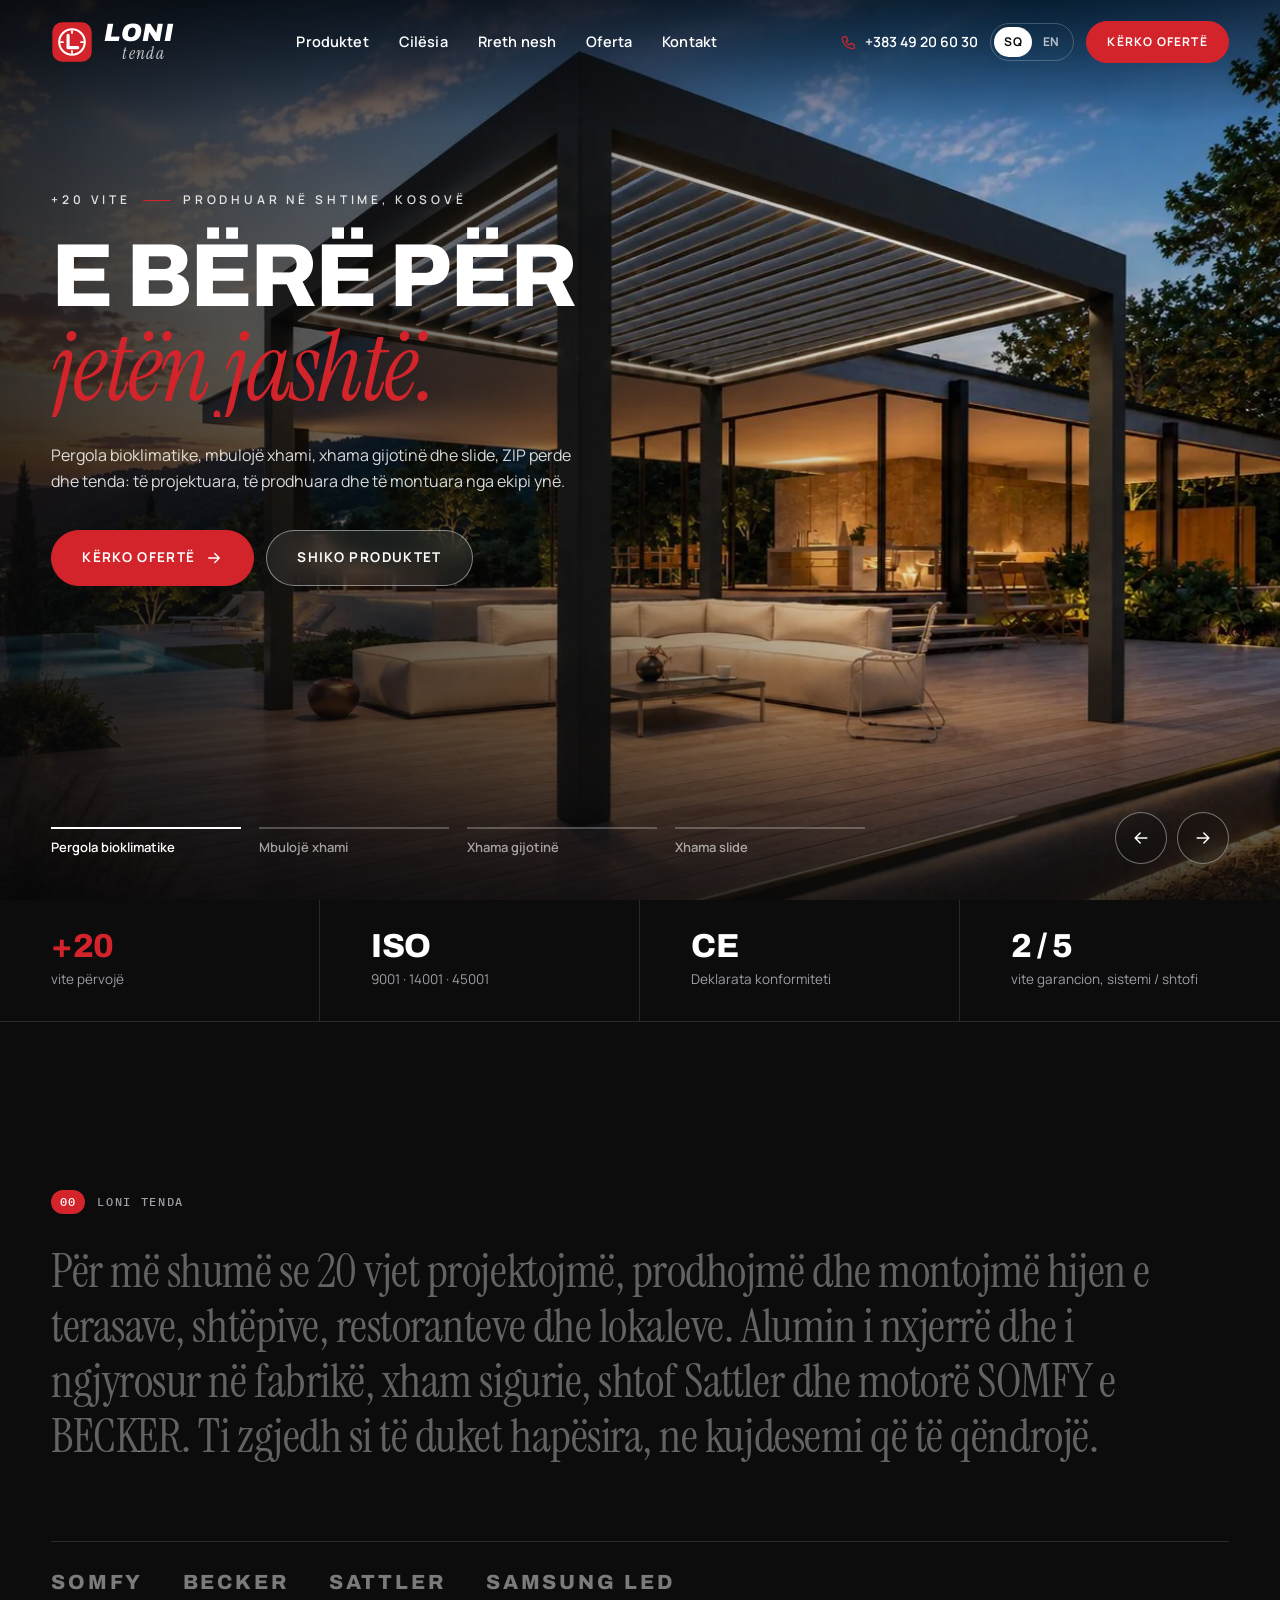
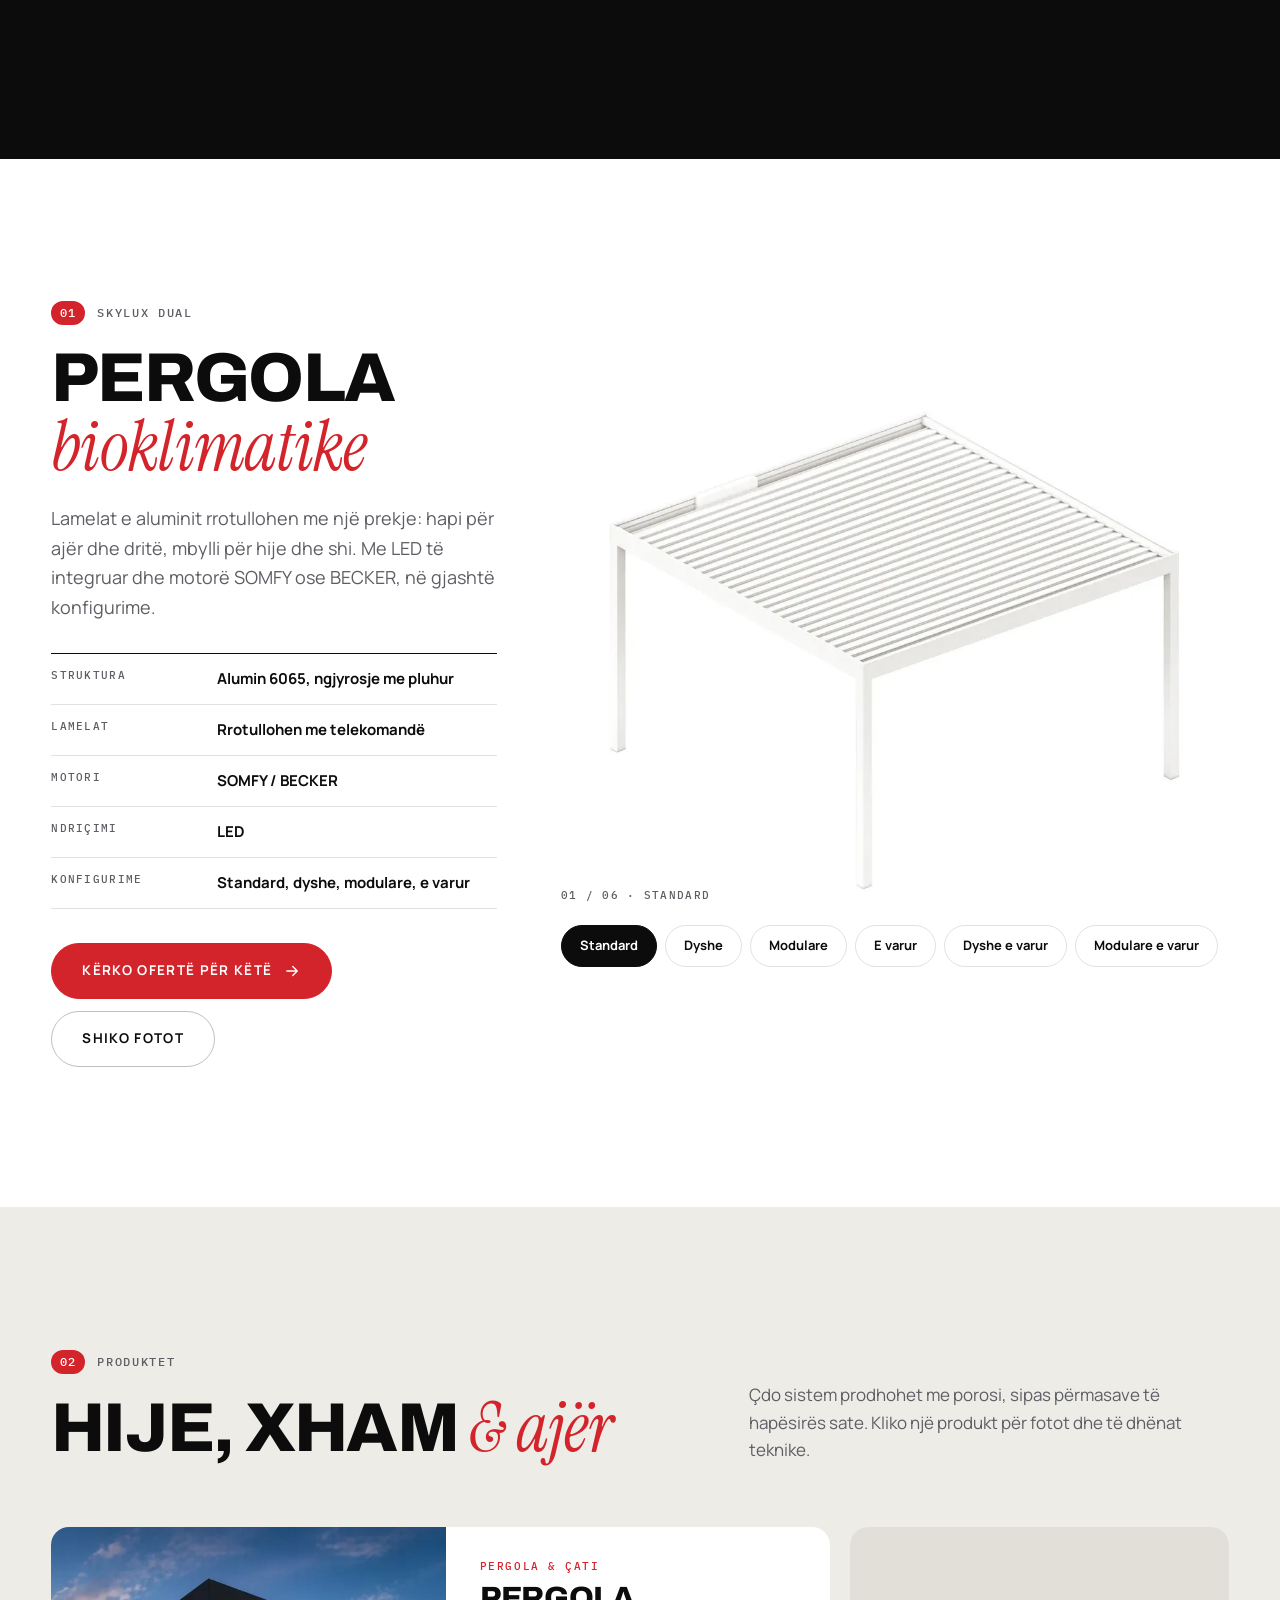
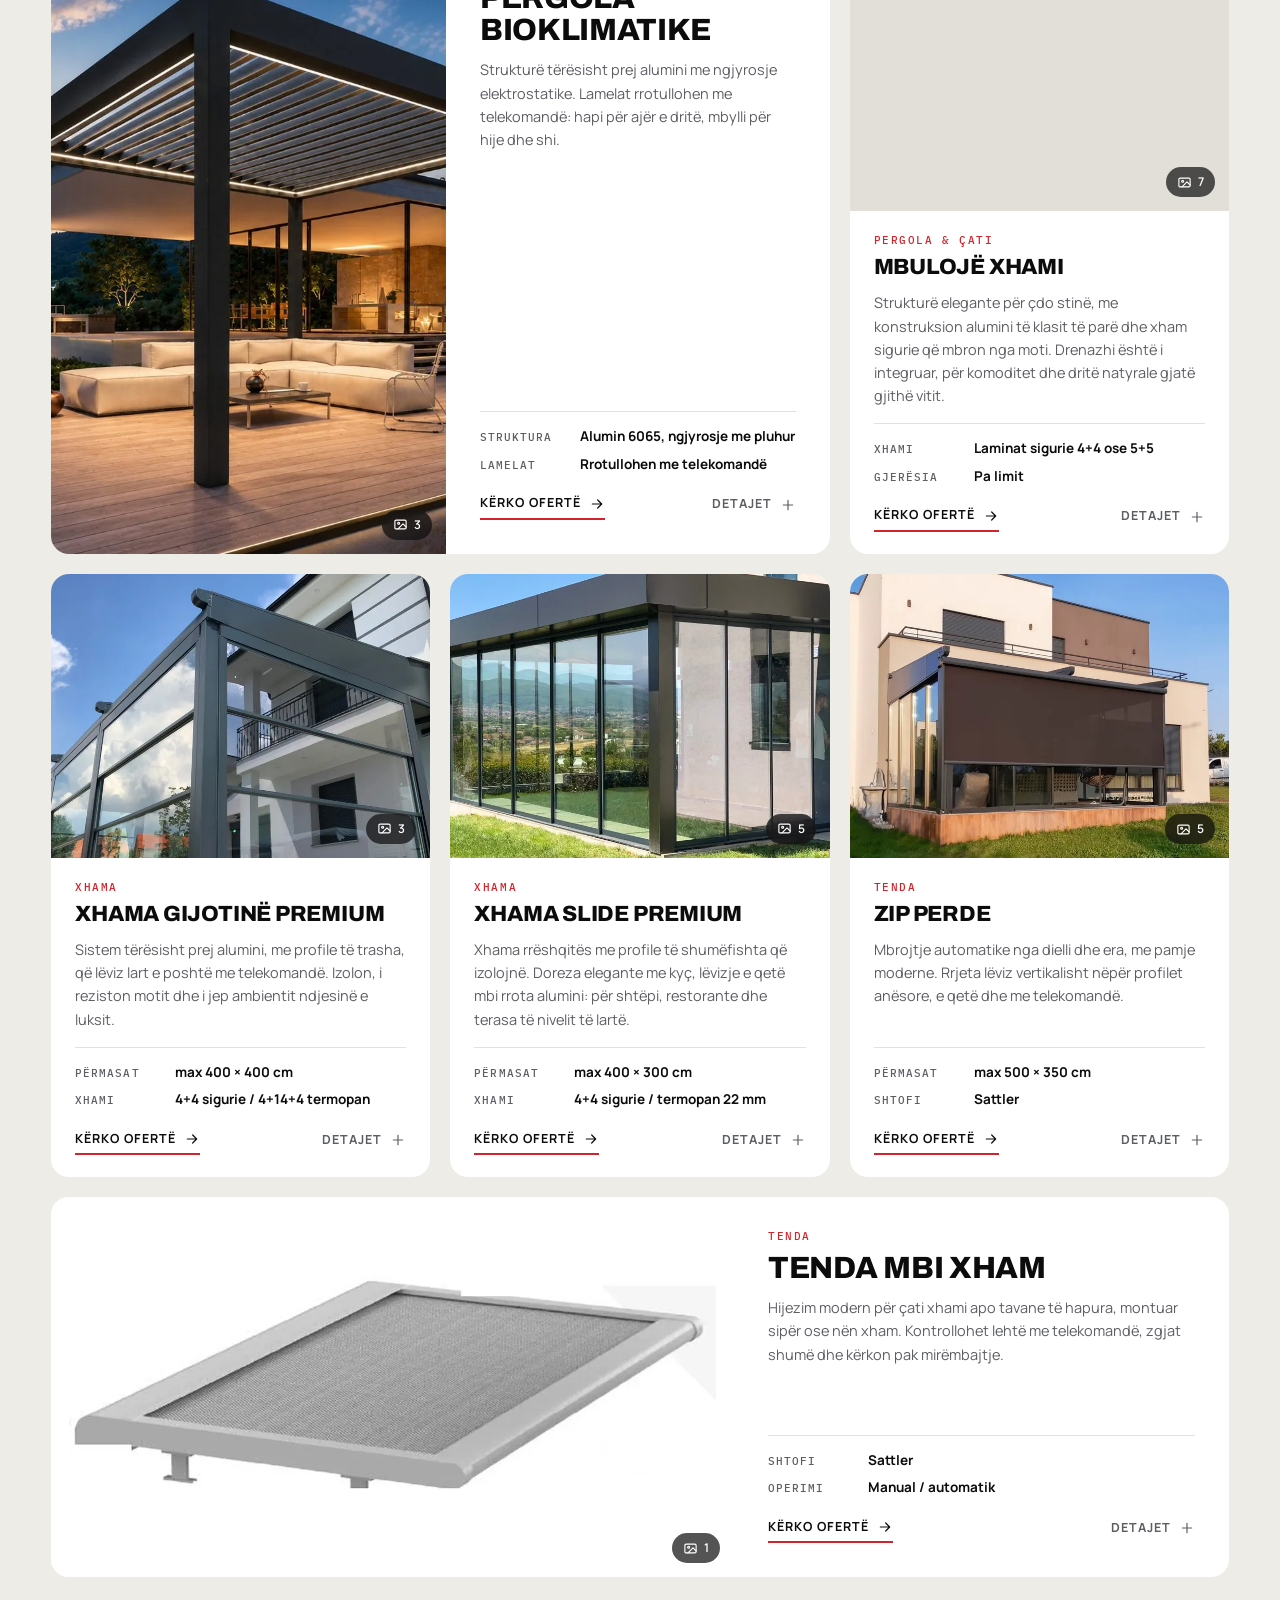
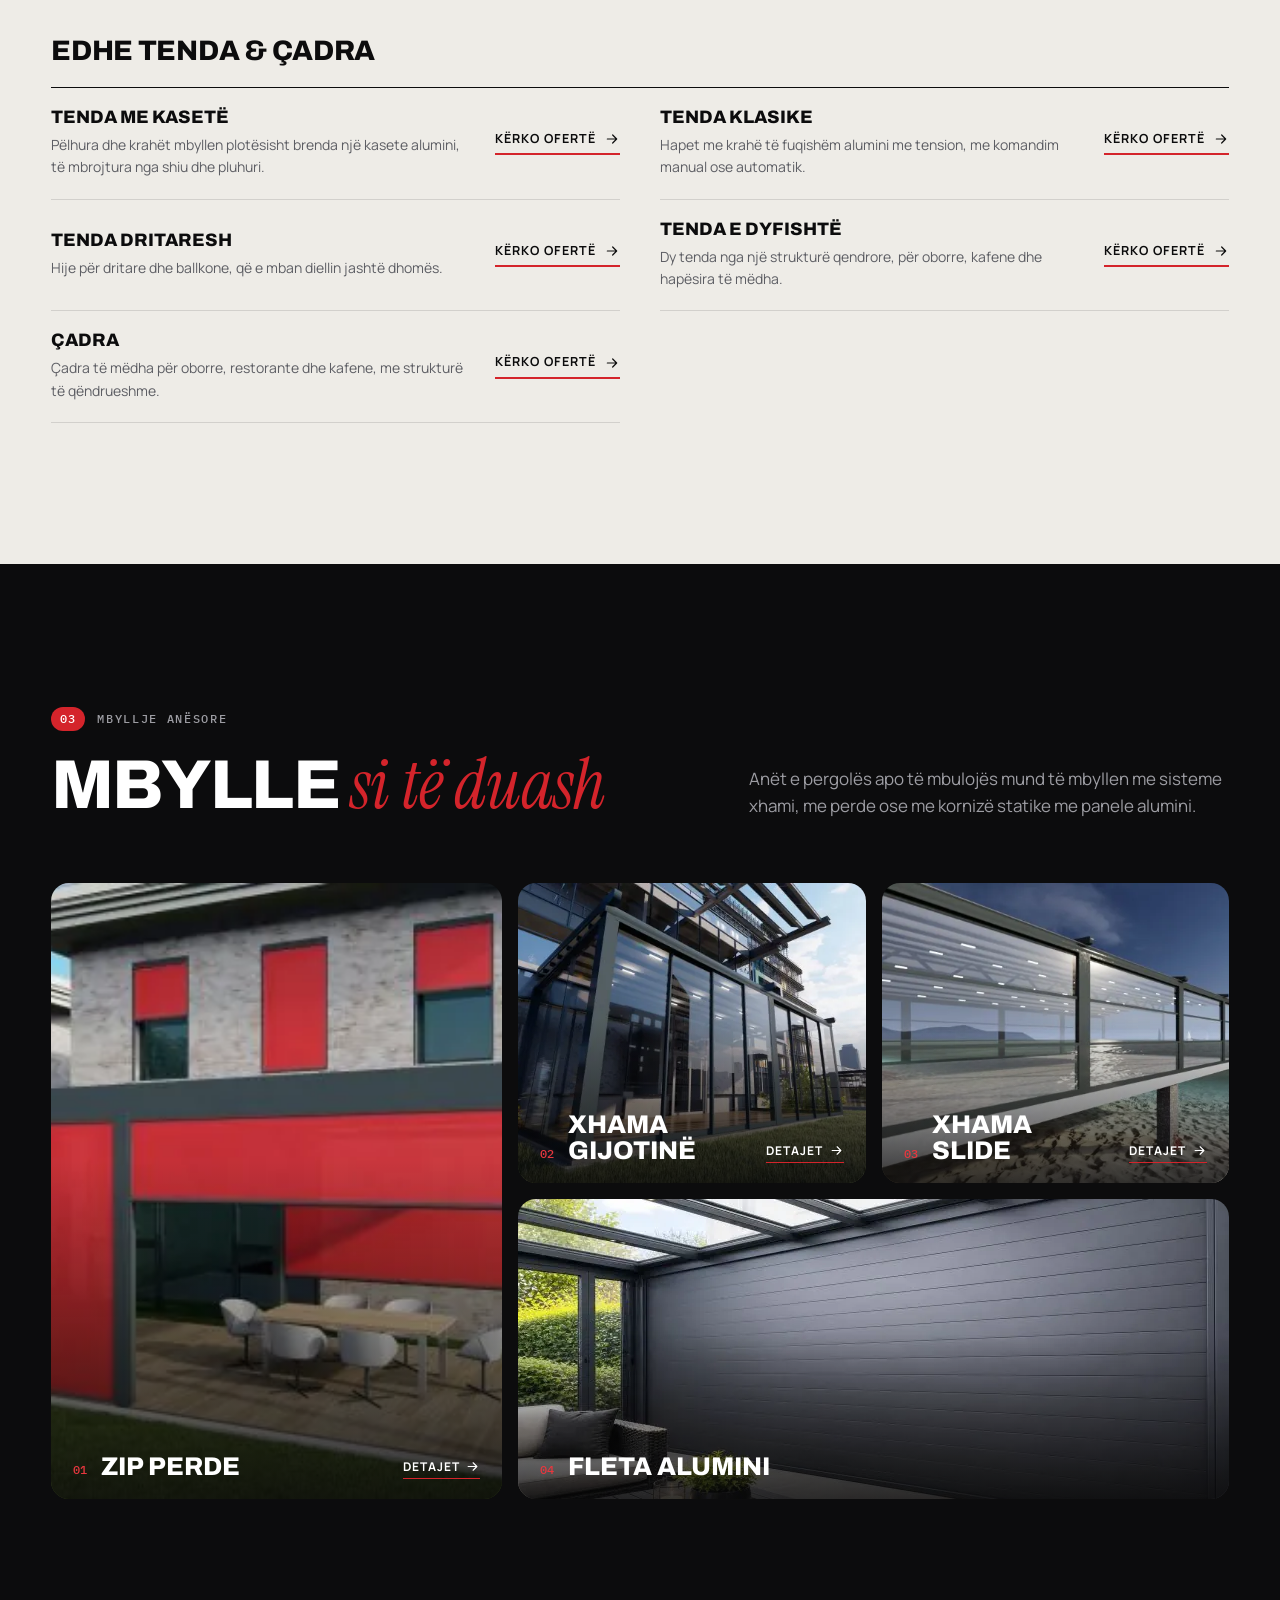
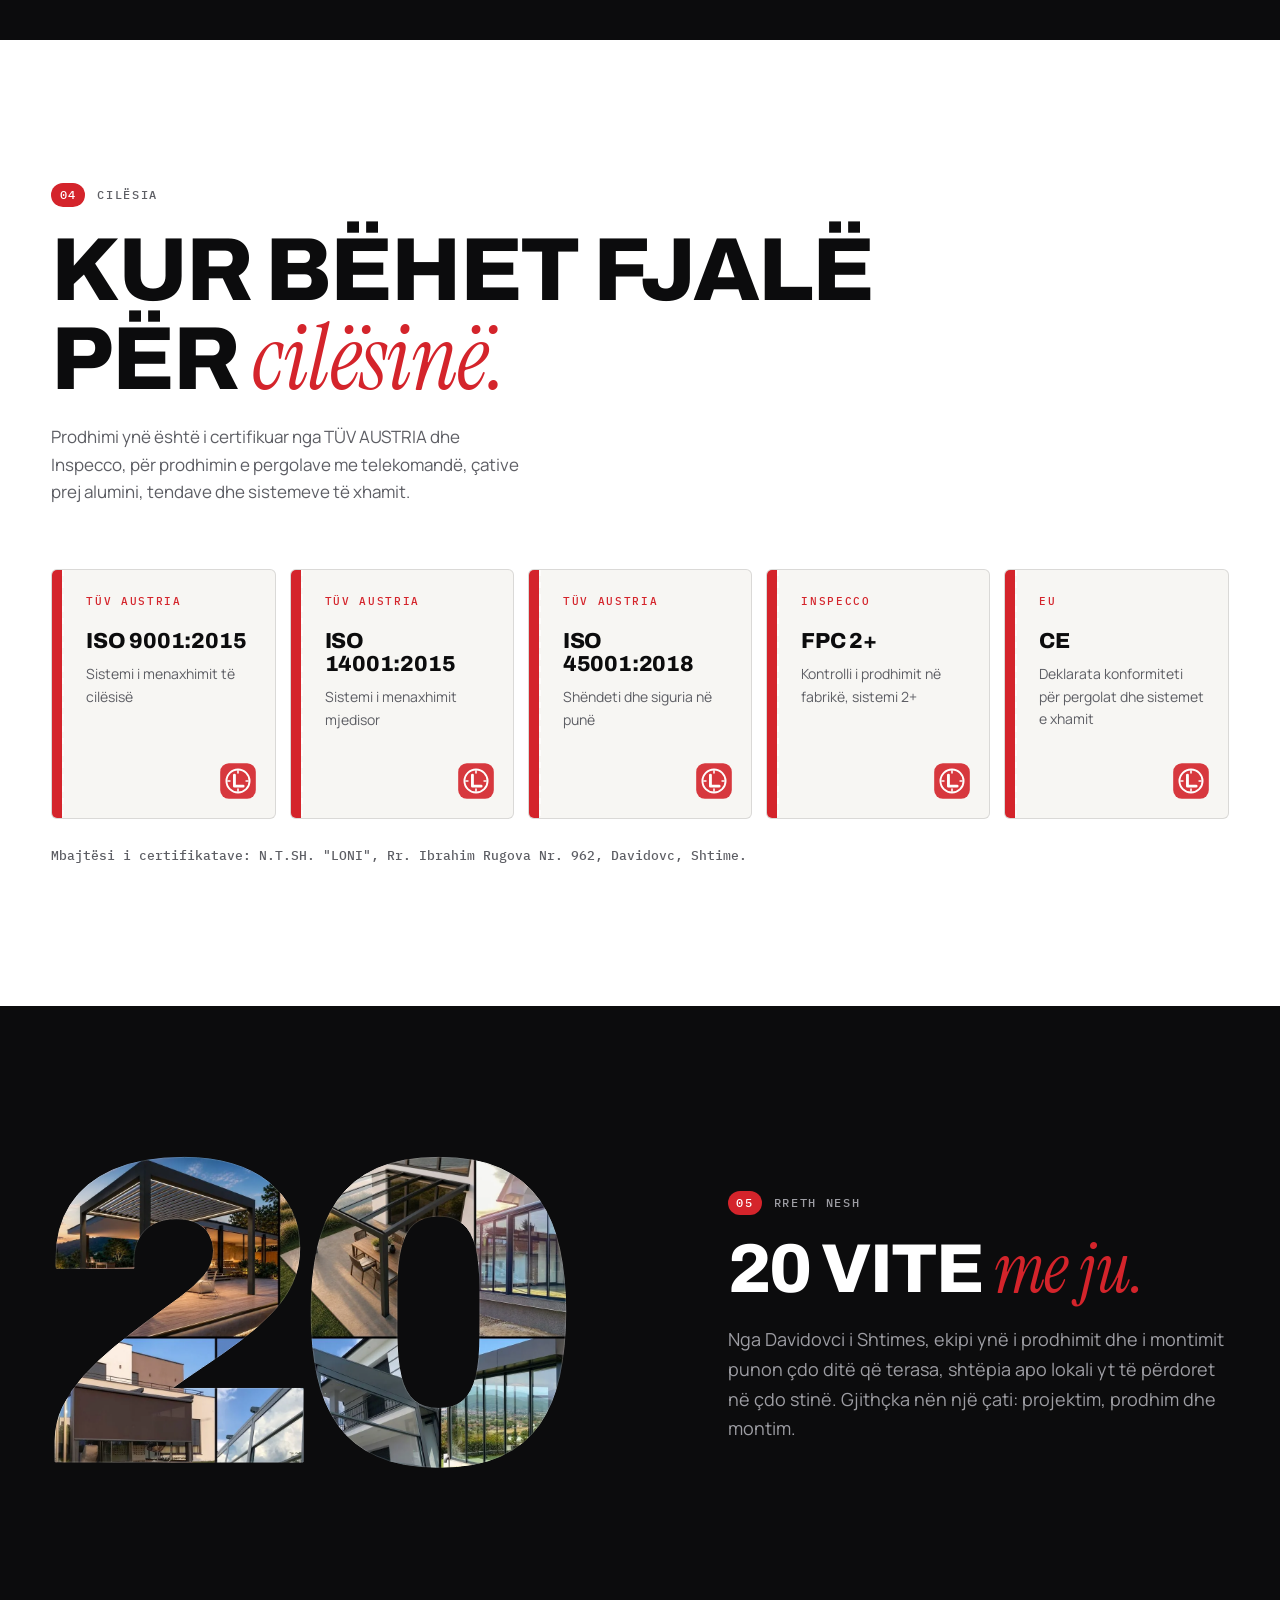
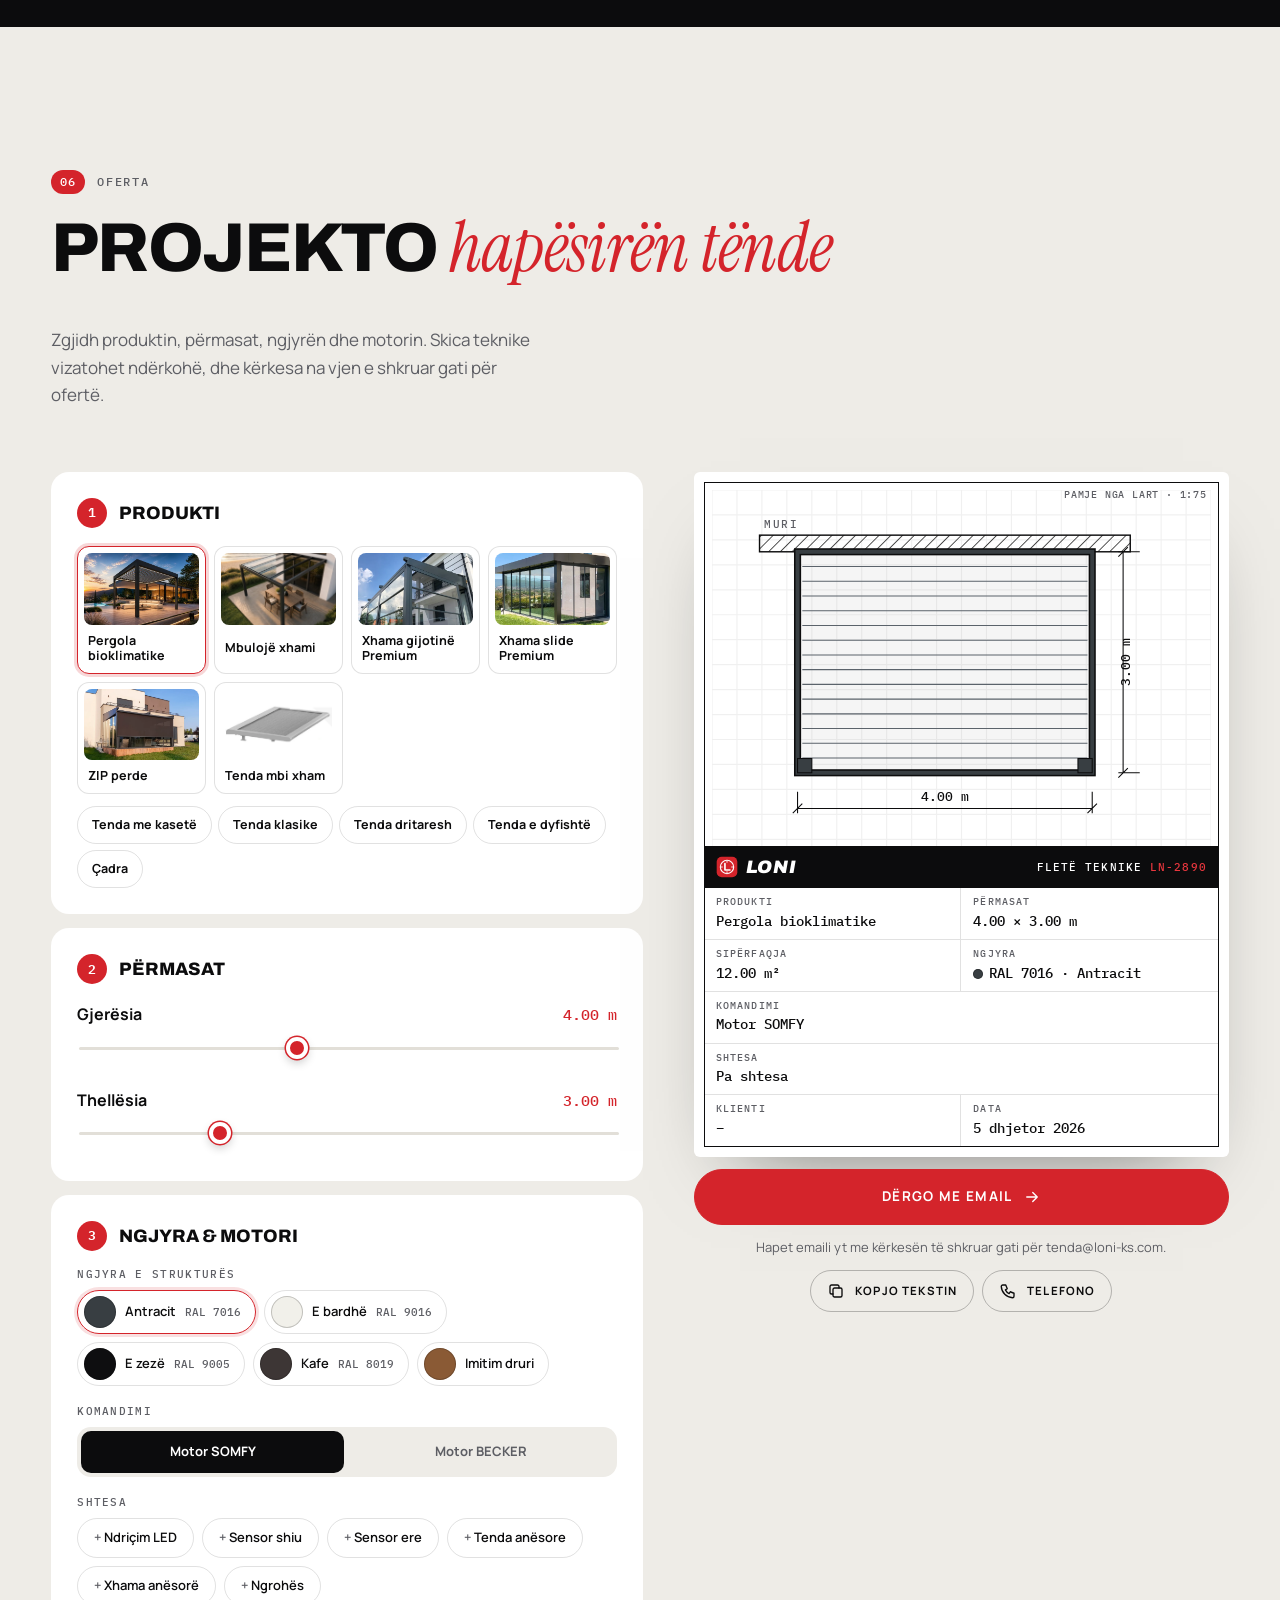
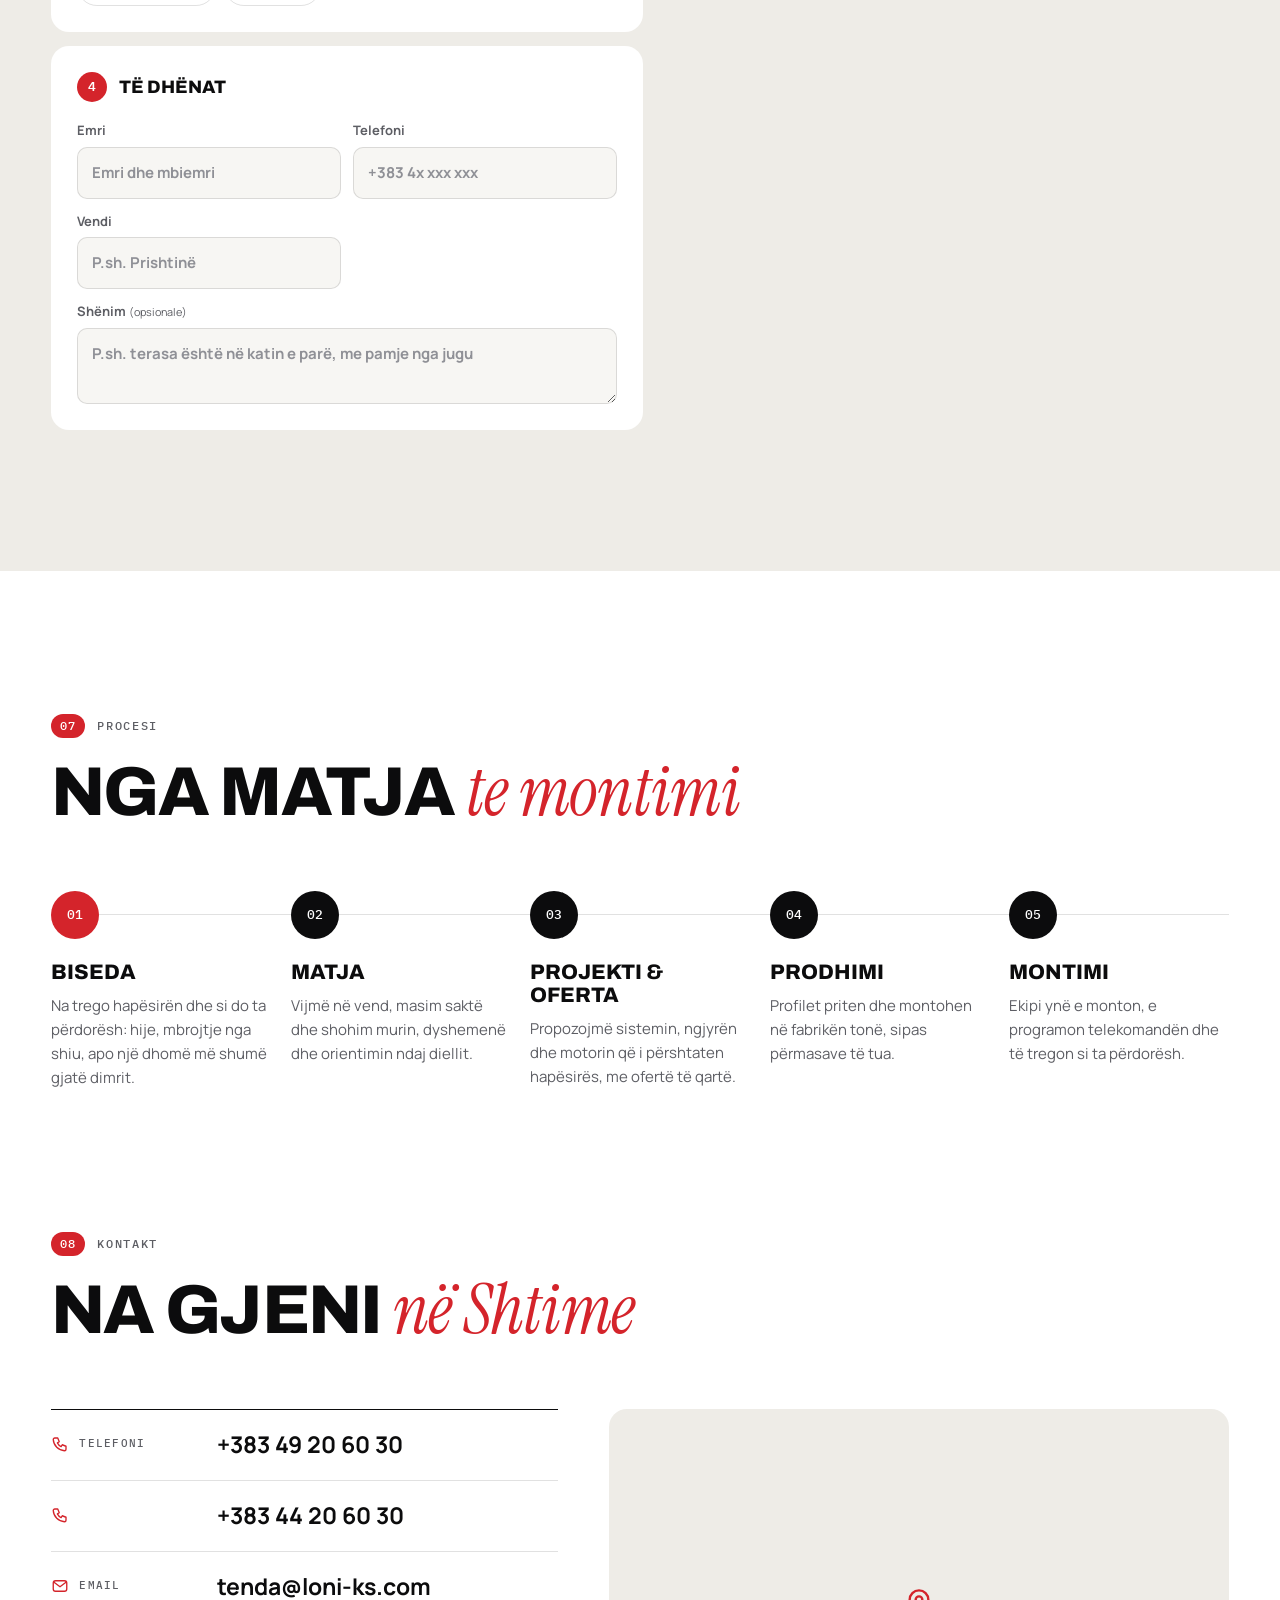
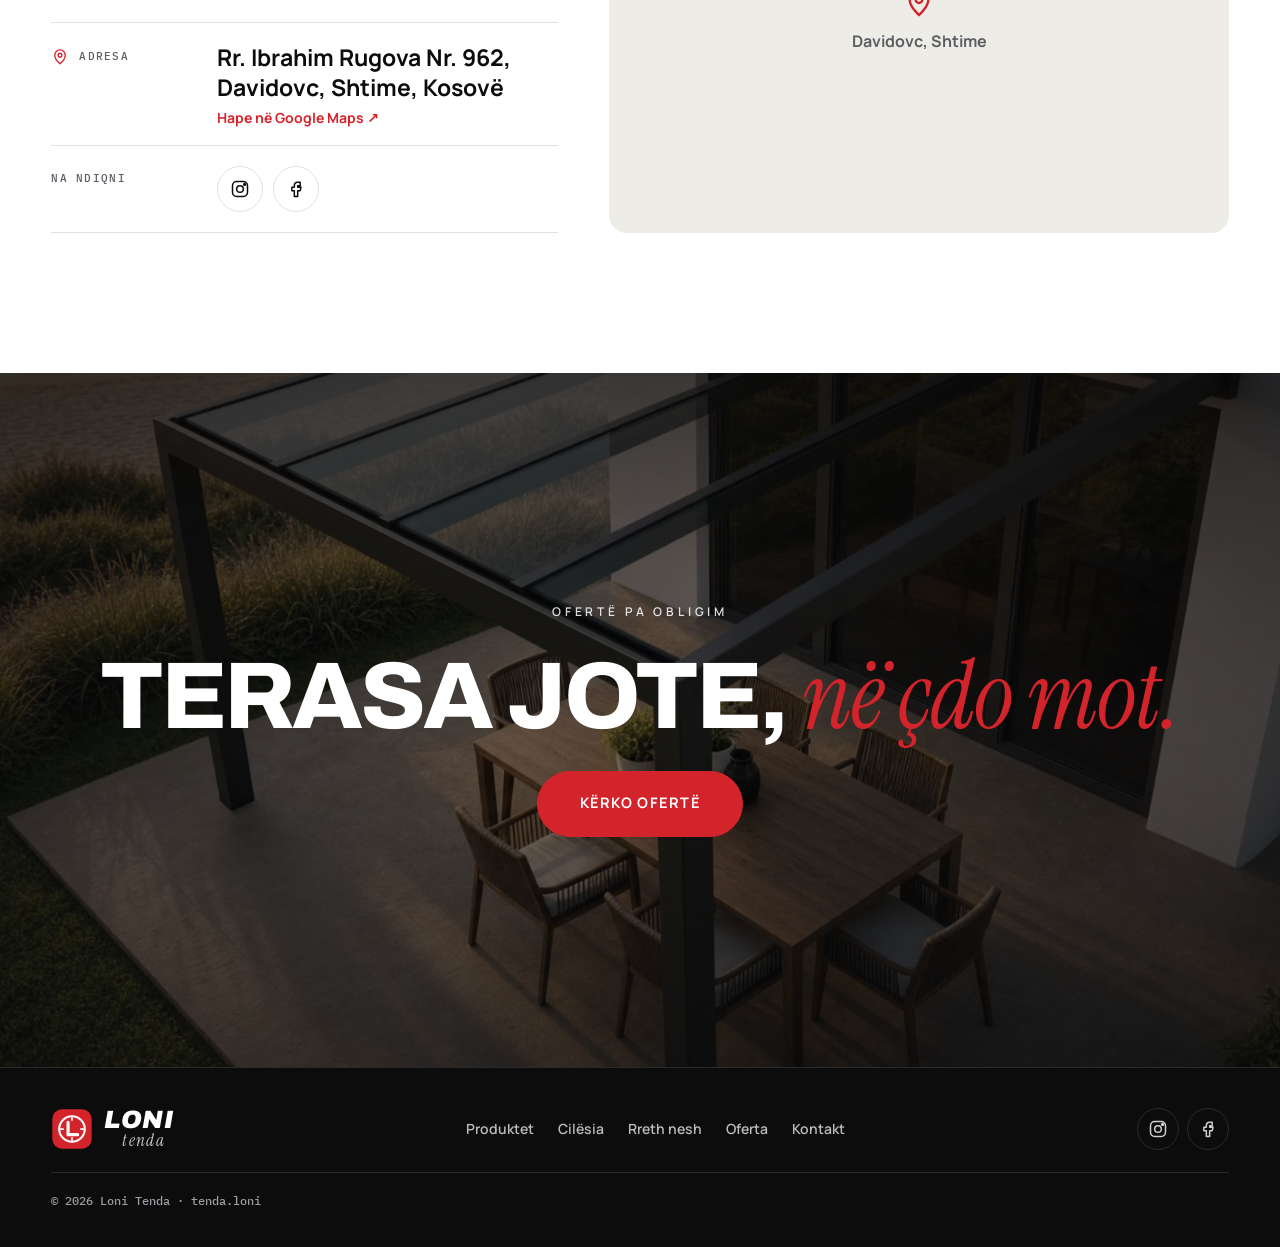
==== commit 0bbd85d7: "Audit fixes: proof bar, wide-screen headline, mobile certificates - '+20' in the proof bar no longer" ====
--- a/index.html
+++ b/index.html
@@ -88,7 +88,7 @@
         <a class="btn btn--red nav__cta" href="#offer" data-i18n="cta.offer">Kërko ofertë</a>
       </nav>
       <div class="header__tools">
-        <a class="header__phone" id="headerPhone" href="tel:+38349206030"><svg class="i" viewBox="0 0 24 24" aria-hidden="true"><path d="M5 4h4l2 5-2.5 1.5a11 11 0 0 0 5 5L15 13l5 2v4a2 2 0 0 1-2 2A16 16 0 0 1 3 6a2 2 0 0 1 2-2"/></svg><span>+383 49 20 60 30</span></a>
+        <a class="header__phone" id="headerPhone" href="tel:+38349206030"><svg class="i" viewBox="0 0 24 24" aria-hidden="true"><path d="M5 4h4l2 5-2.5 1.5a11 11 0 0 0 5 5L15 13l5 2v4a2 2 0 0 1-2 2A16 16 0 0 1 3 6a2 2 0 0 1 2-2"/></svg><span>+383&nbsp;49&nbsp;20&nbsp;60&nbsp;30</span></a>
         <div class="lang" role="group" aria-label="Gjuha / Language">
           <button type="button" data-lang="sq" aria-pressed="true">SQ</button>
           <button type="button" data-lang="en" aria-pressed="false">EN</button>
@@ -132,7 +132,7 @@
     </section>
 
     <!-- Proof bar -->
-    <ul class="proof" aria-label="Loni">
+    <ul class="proof">
       <li><b>+<span class="js-years">20</span></b><span data-i18n="proof.years">vite përvojë</span></li>
       <li><b>ISO</b><span>9001 · 14001 · 45001</span></li>
       <li><b>CE</b><span data-i18n="proof.ce">Deklarata konformiteti</span></li>
--- a/css/styles.css
+++ b/css/styles.css
@@ -224,7 +224,8 @@
   display: flex; flex-direction: column; justify-content: space-between; gap: 40px;
   padding: calc(var(--header-h) + clamp(40px, 12vh, 140px)) var(--gutter) clamp(24px, 4vh, 40px);
 }
-.hero__copy { max-width: 640px; }
+.hero__copy { max-width: min(800px, 62vw); }
+.hero__lead { max-width: 520px; }
 .hero__title {
   margin-top: 26px; font: 800 clamp(48px, min(7vw, 11vh), 112px)/.92 var(--display);
   letter-spacing: -.03em; text-transform: uppercase; color: #fff;
@@ -255,7 +256,7 @@
 .proof li:last-child { border-right: 0; }
 .proof b { font: 800 clamp(26px, 2.6vw, 38px)/1 var(--display); letter-spacing: -.02em; }
 .proof li:first-child b { color: var(--red); }
-.proof span { font-size: 13.5px; color: var(--muted); }
+.proof li > span { font-size: 13.5px; color: var(--muted); }
 
 /* ==========================================================================
    Intro
@@ -654,7 +655,6 @@
   .nav a:not(.btn) { padding: 10px 9px; font-size: 14px; }
   .catalog { grid-template-columns: 1fr 1fr; }
   .feature__grid, .story__grid { grid-template-columns: 1fr; }
-  .feature__copy { order: 2; }
   .timeline { grid-template-columns: repeat(3, 1fr); row-gap: 40px; }
   .timeline::before { display: none; }
   .viewer[open] { display: block; overflow-y: auto; }
@@ -706,9 +706,10 @@
   .hero__ctrl { display: none; }
   .catalog { grid-template-columns: 1fr; }
   .card--wide, .card--full { grid-column: auto; }
-  .certs { grid-template-columns: 1fr 1fr; }
-  .cert { min-height: 200px; }
-  .cert:last-child { grid-column: span 2; }
+  .certs { grid-template-columns: 1fr; gap: 10px; }
+  .cert { min-height: 0; padding: 20px 64px 20px 30px; }
+  .cert__code { margin-top: 4px; }
+  .cert__seal { top: 50%; bottom: auto; transform: translateY(-50%); }
   .timeline { grid-template-columns: 1fr; }
   .fields { grid-template-columns: 1fr; }
   .step { padding: 20px 16px; }
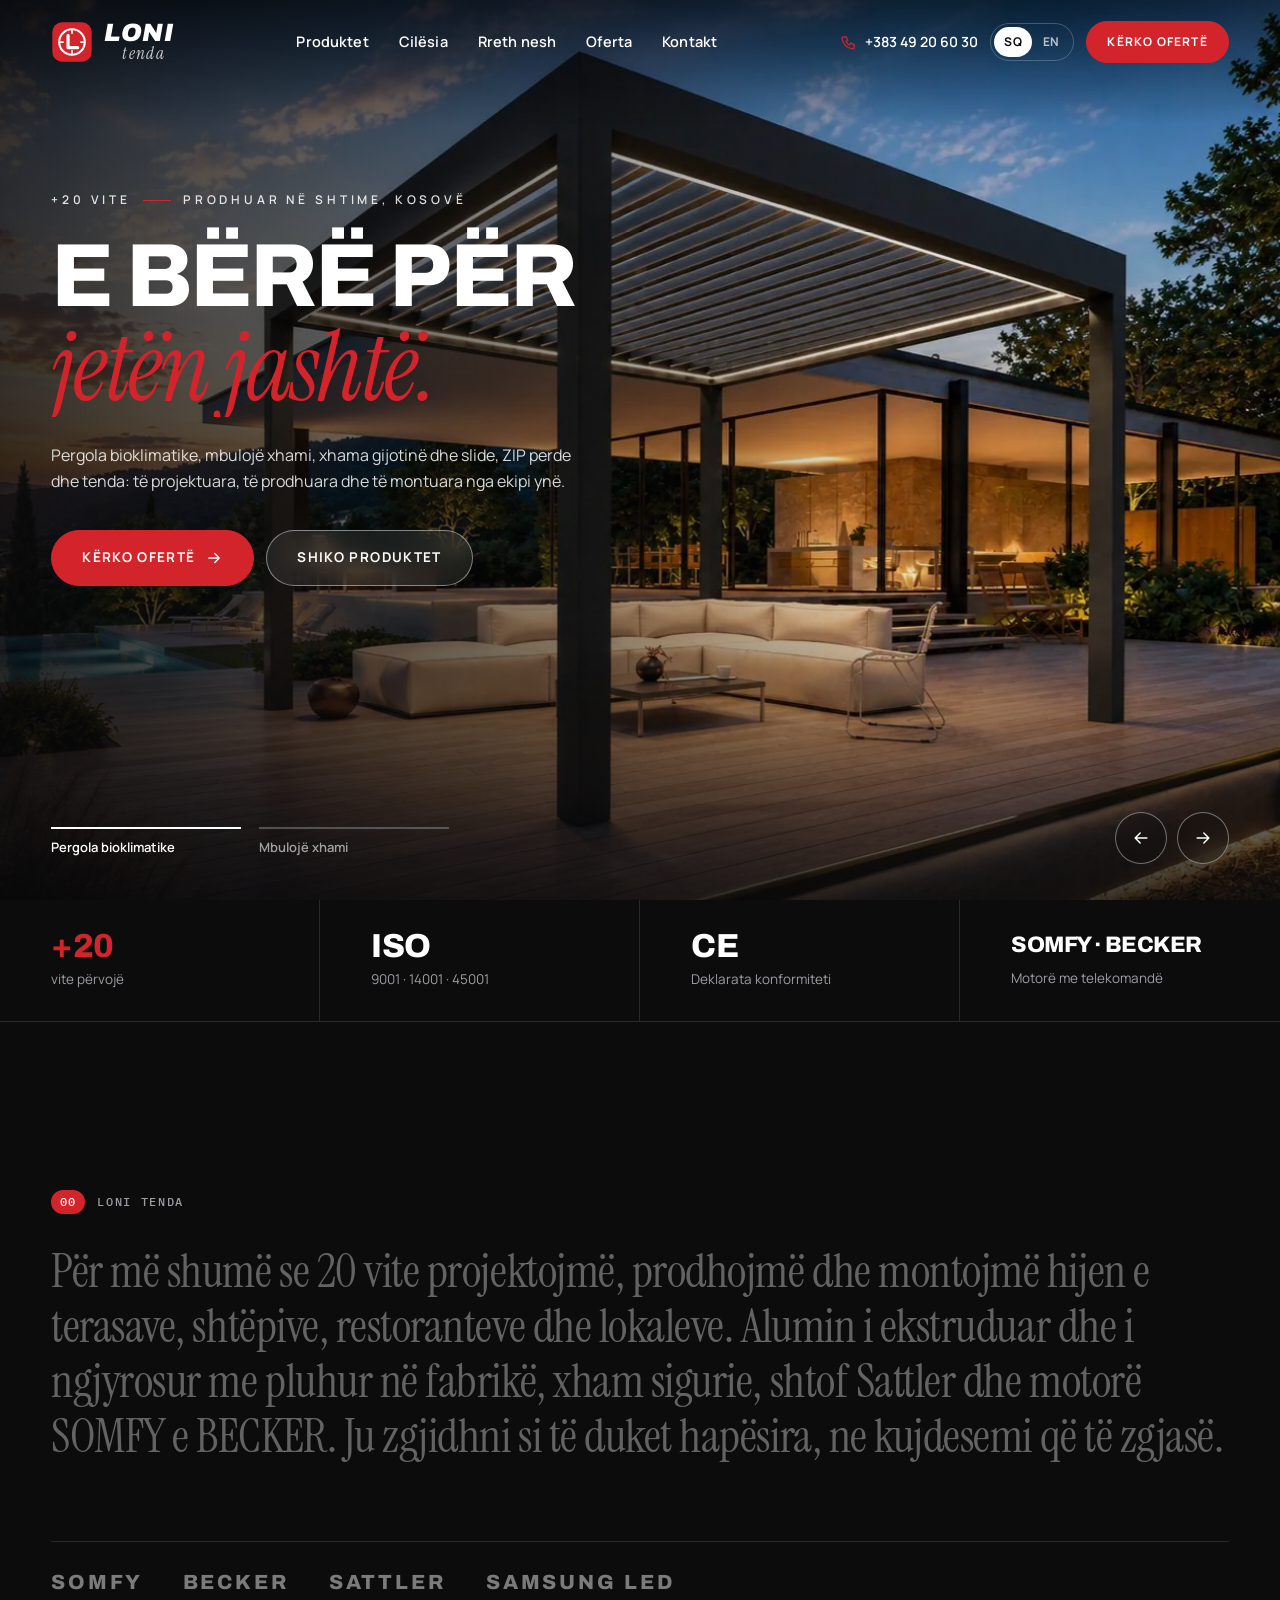
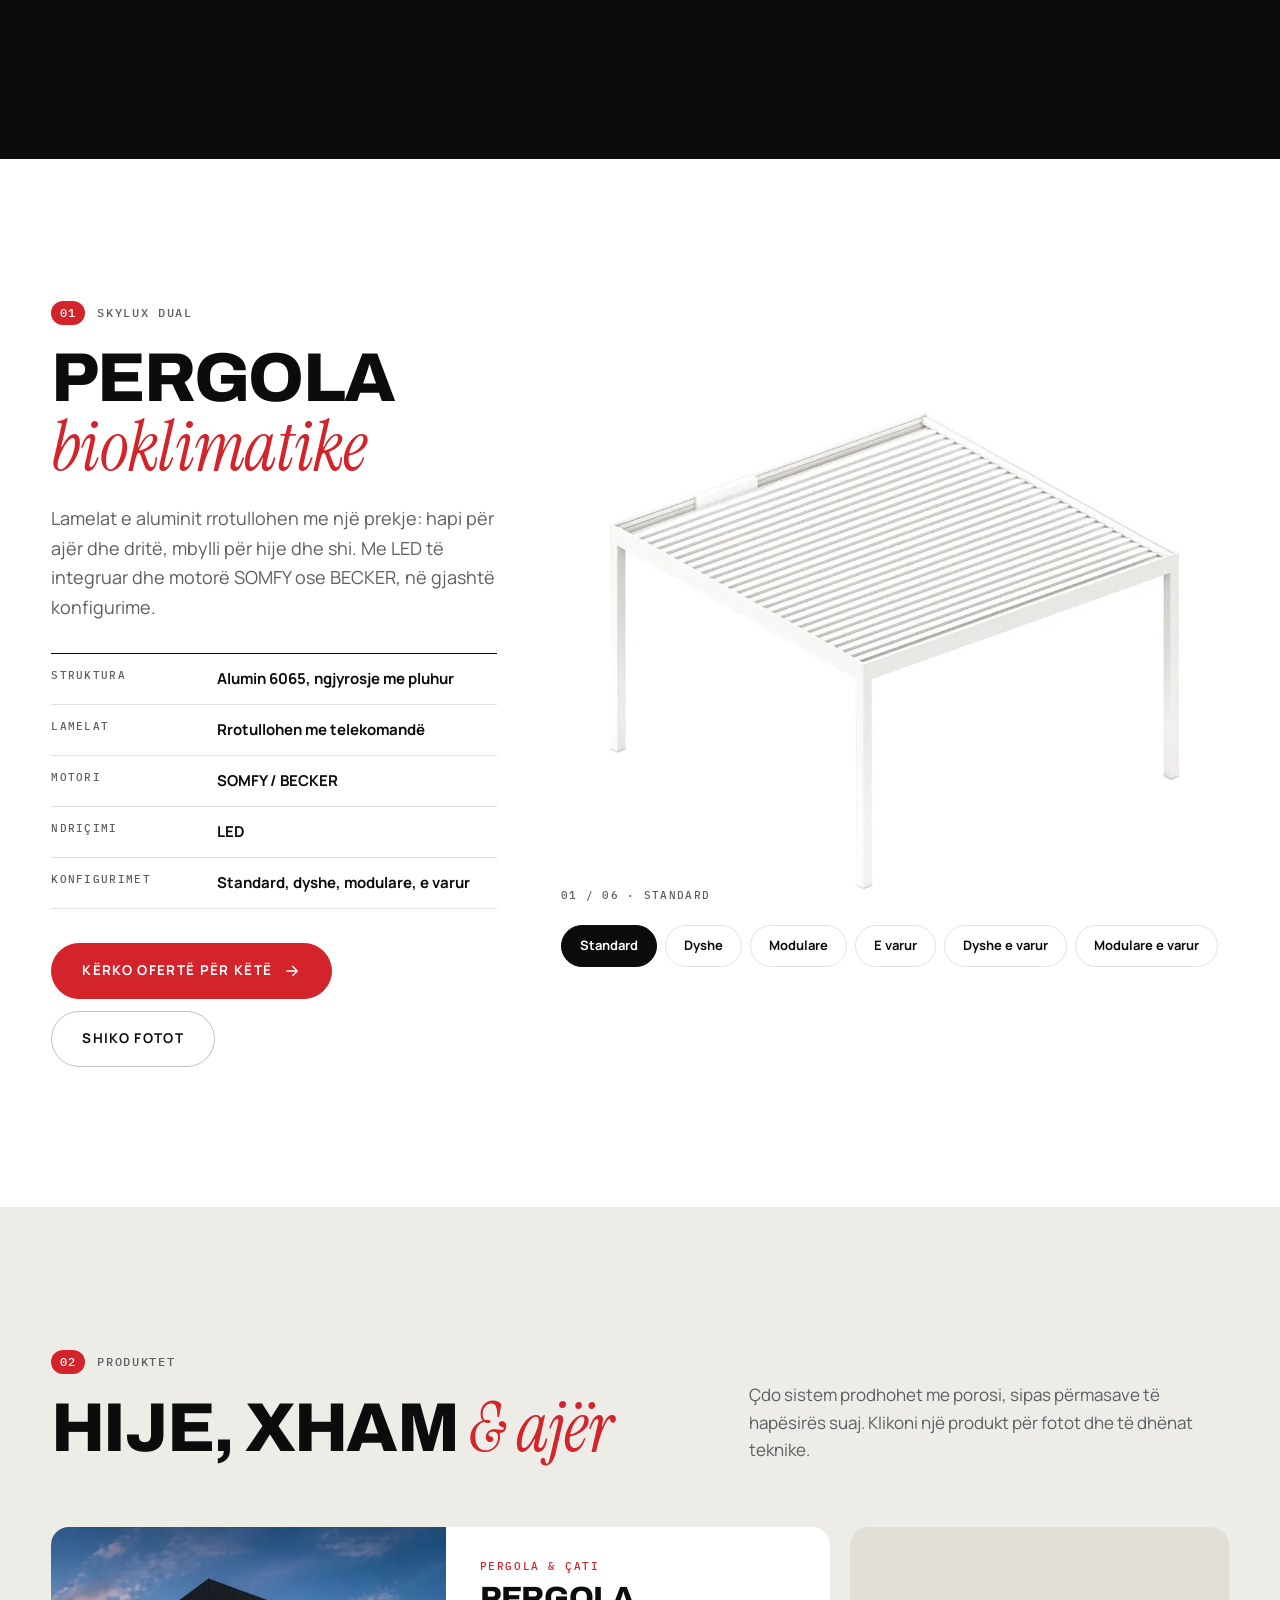
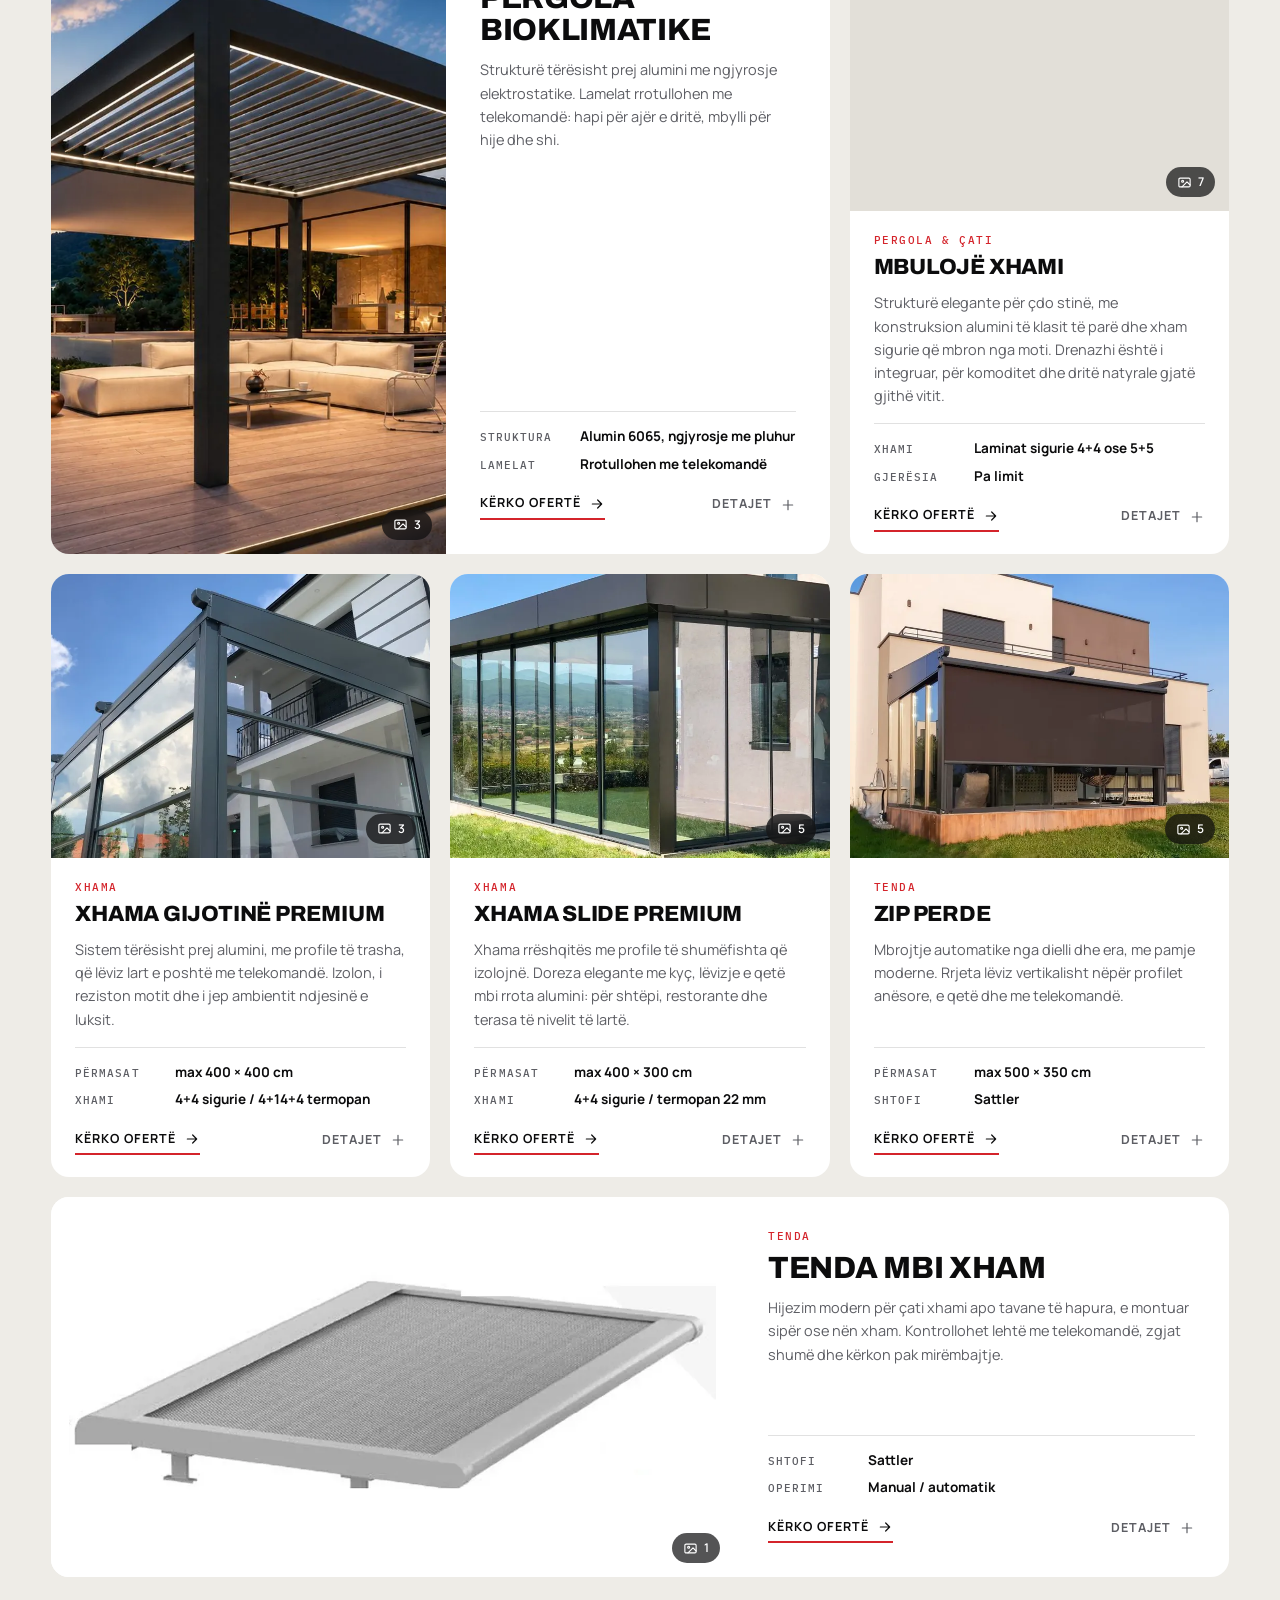
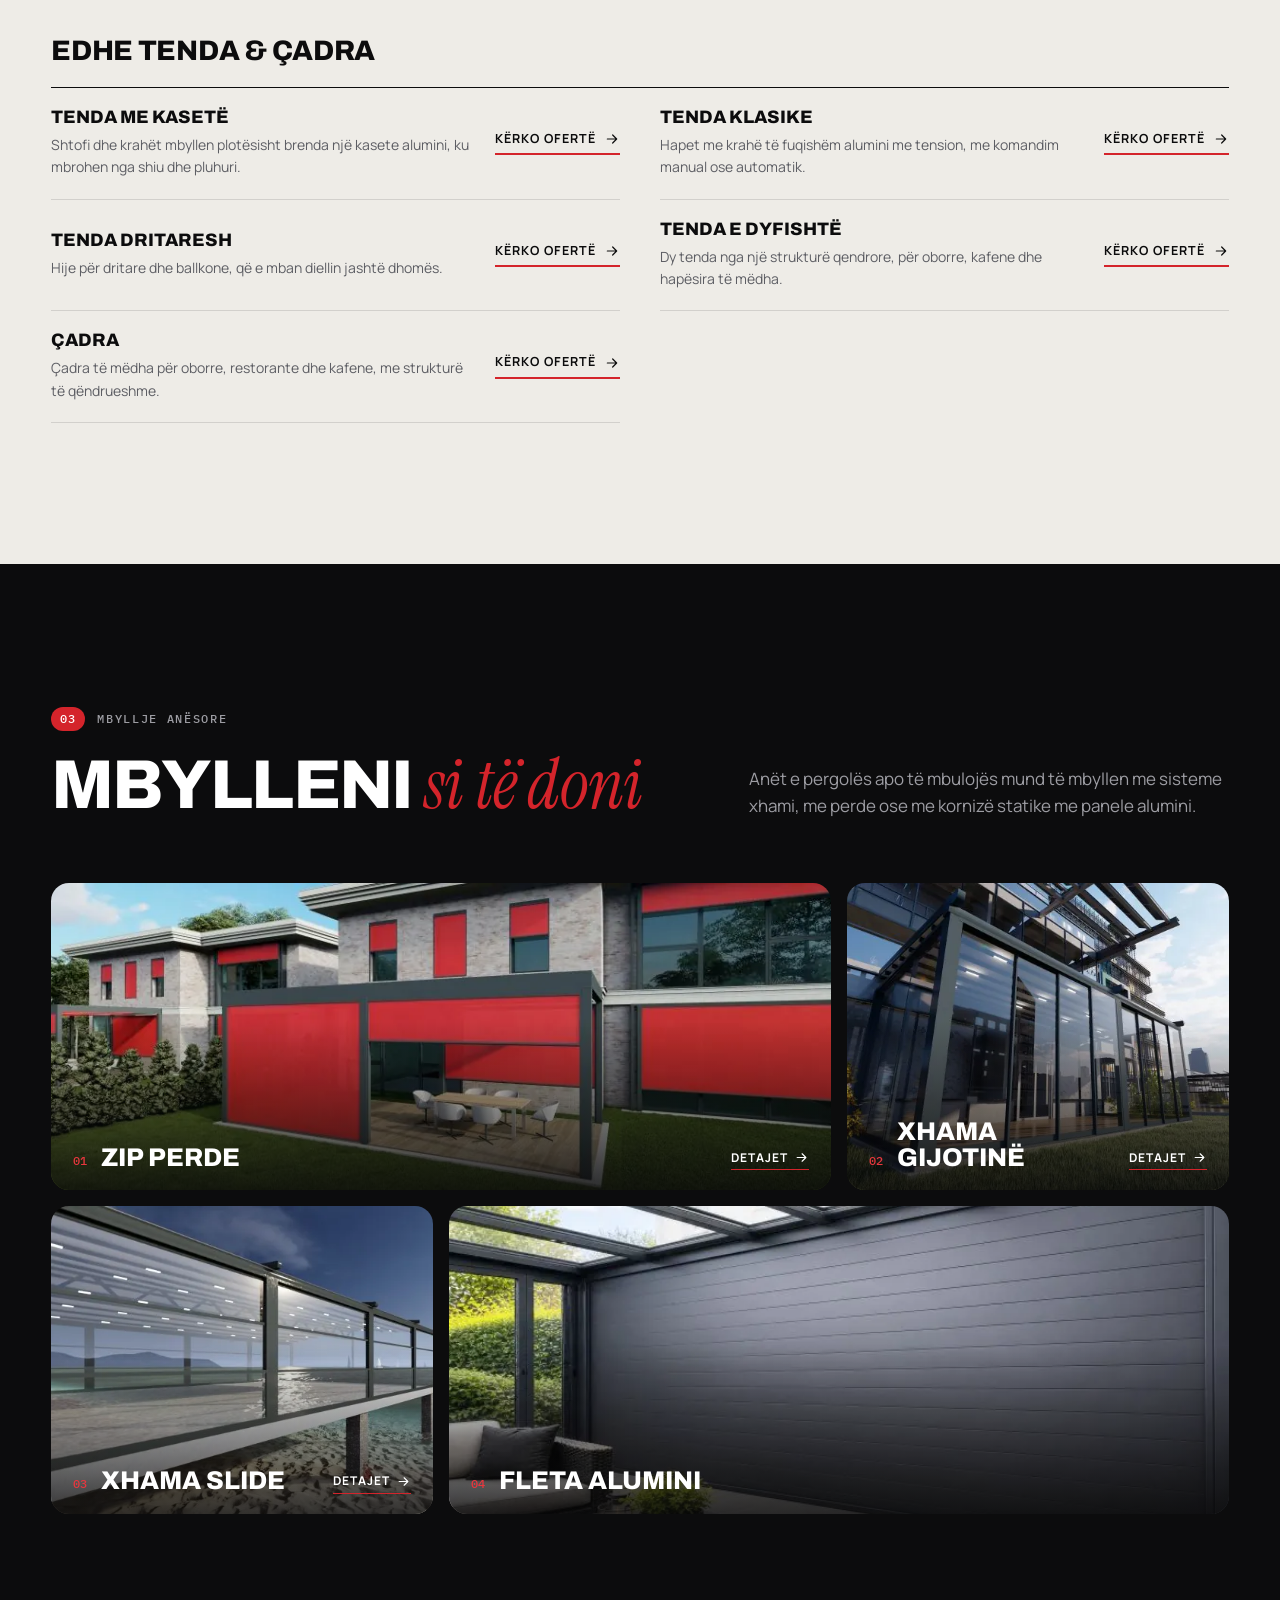
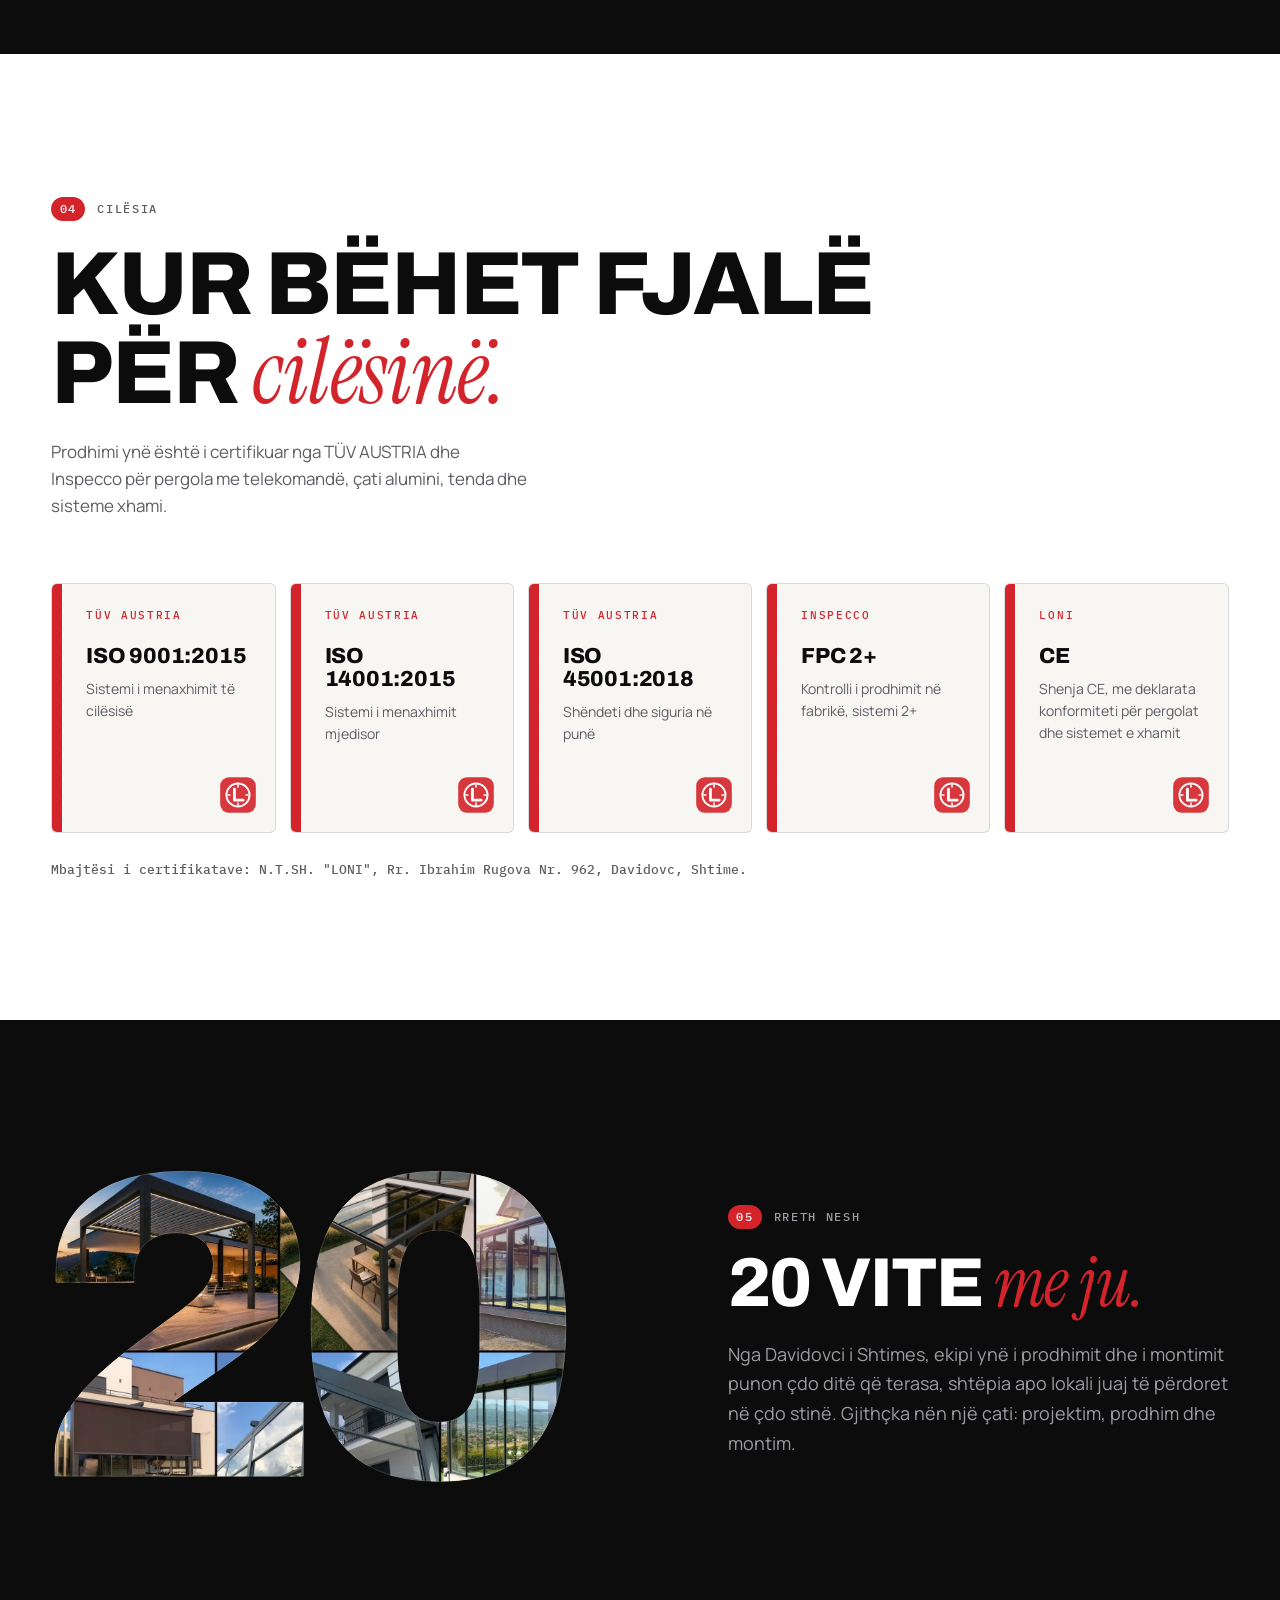
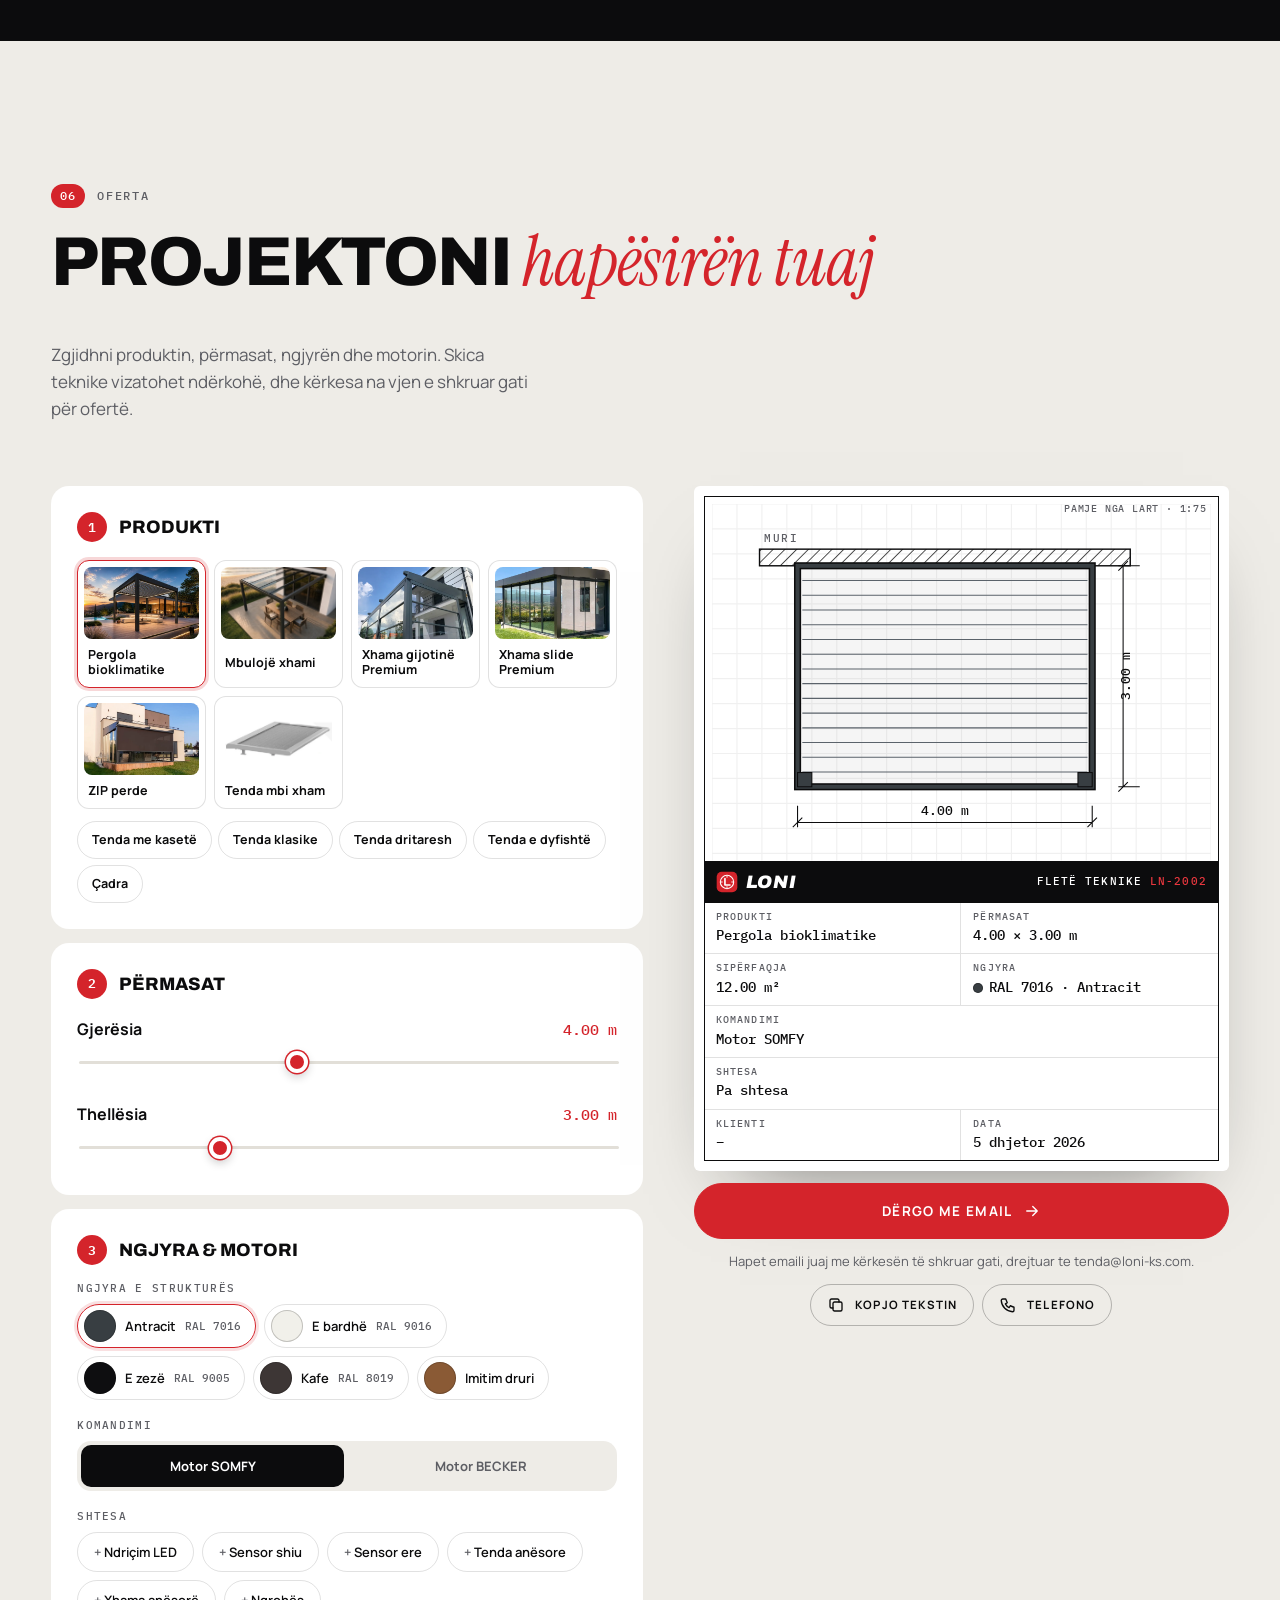
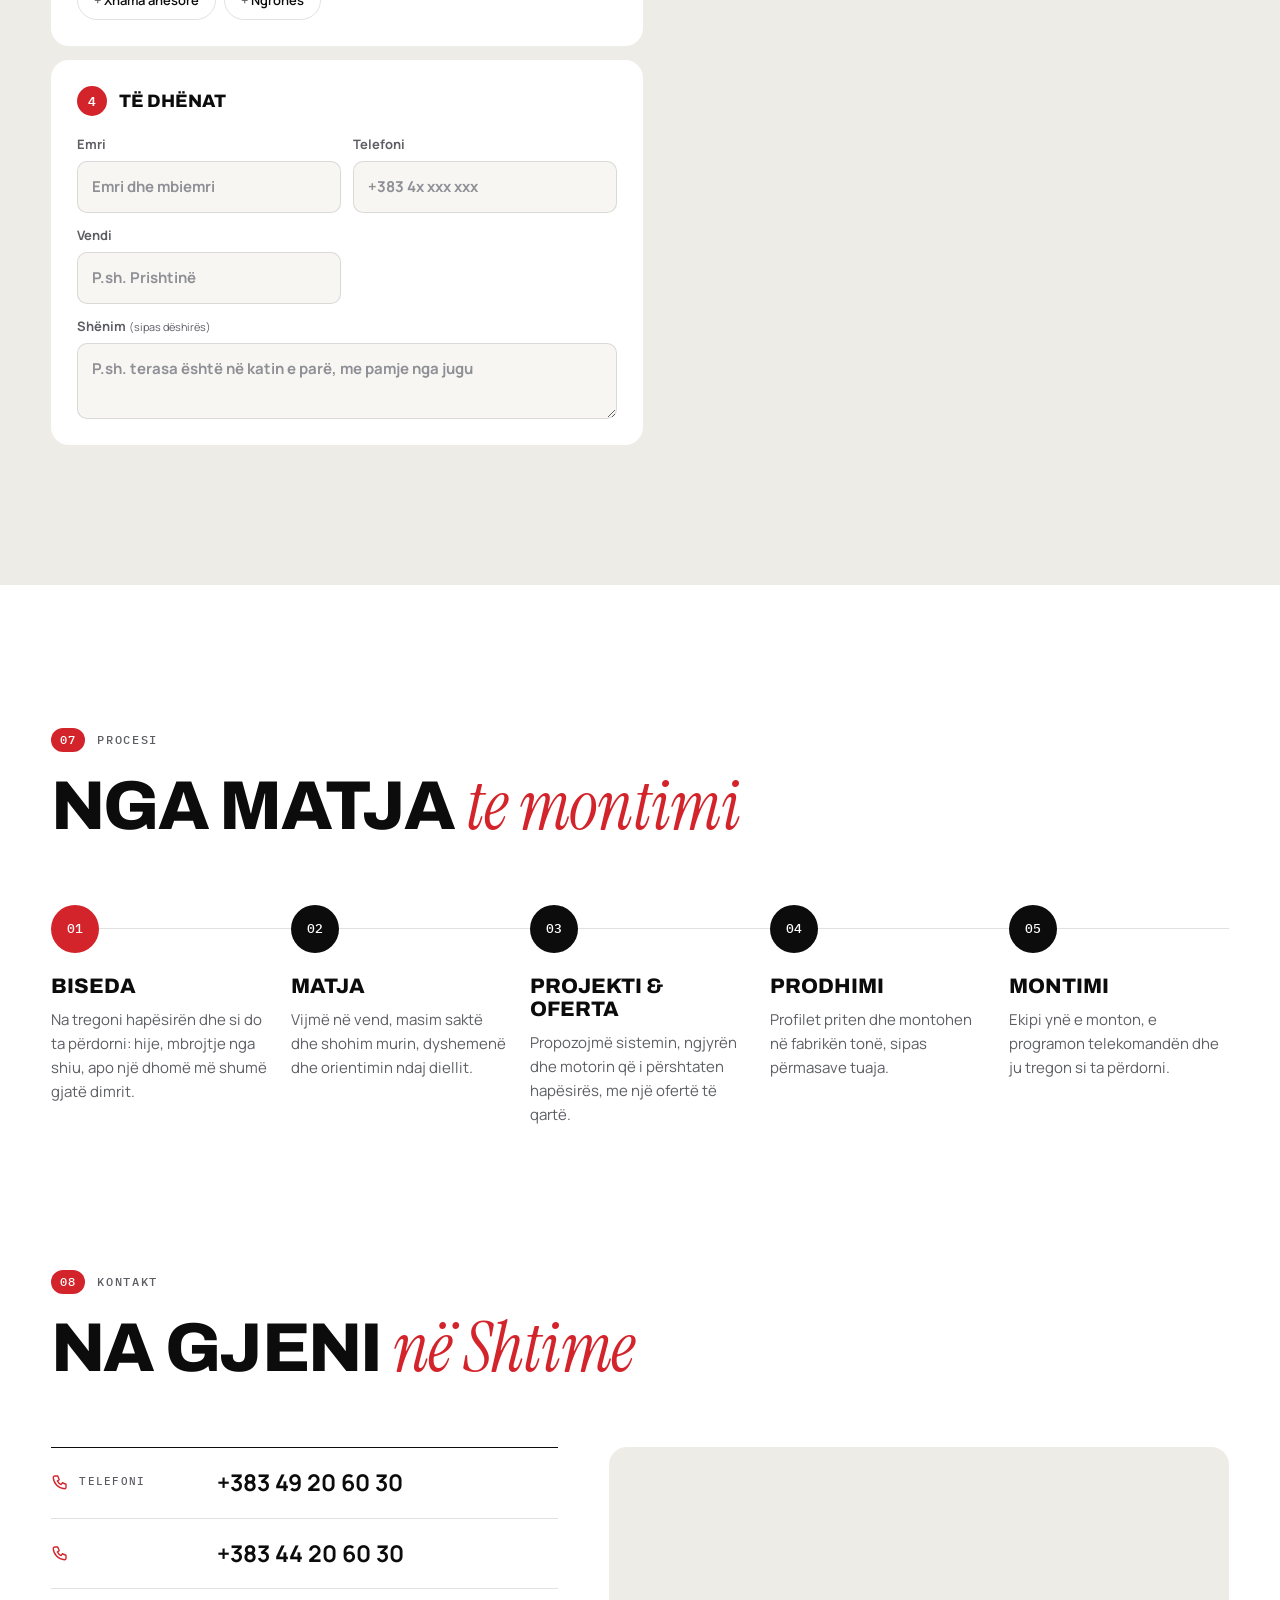
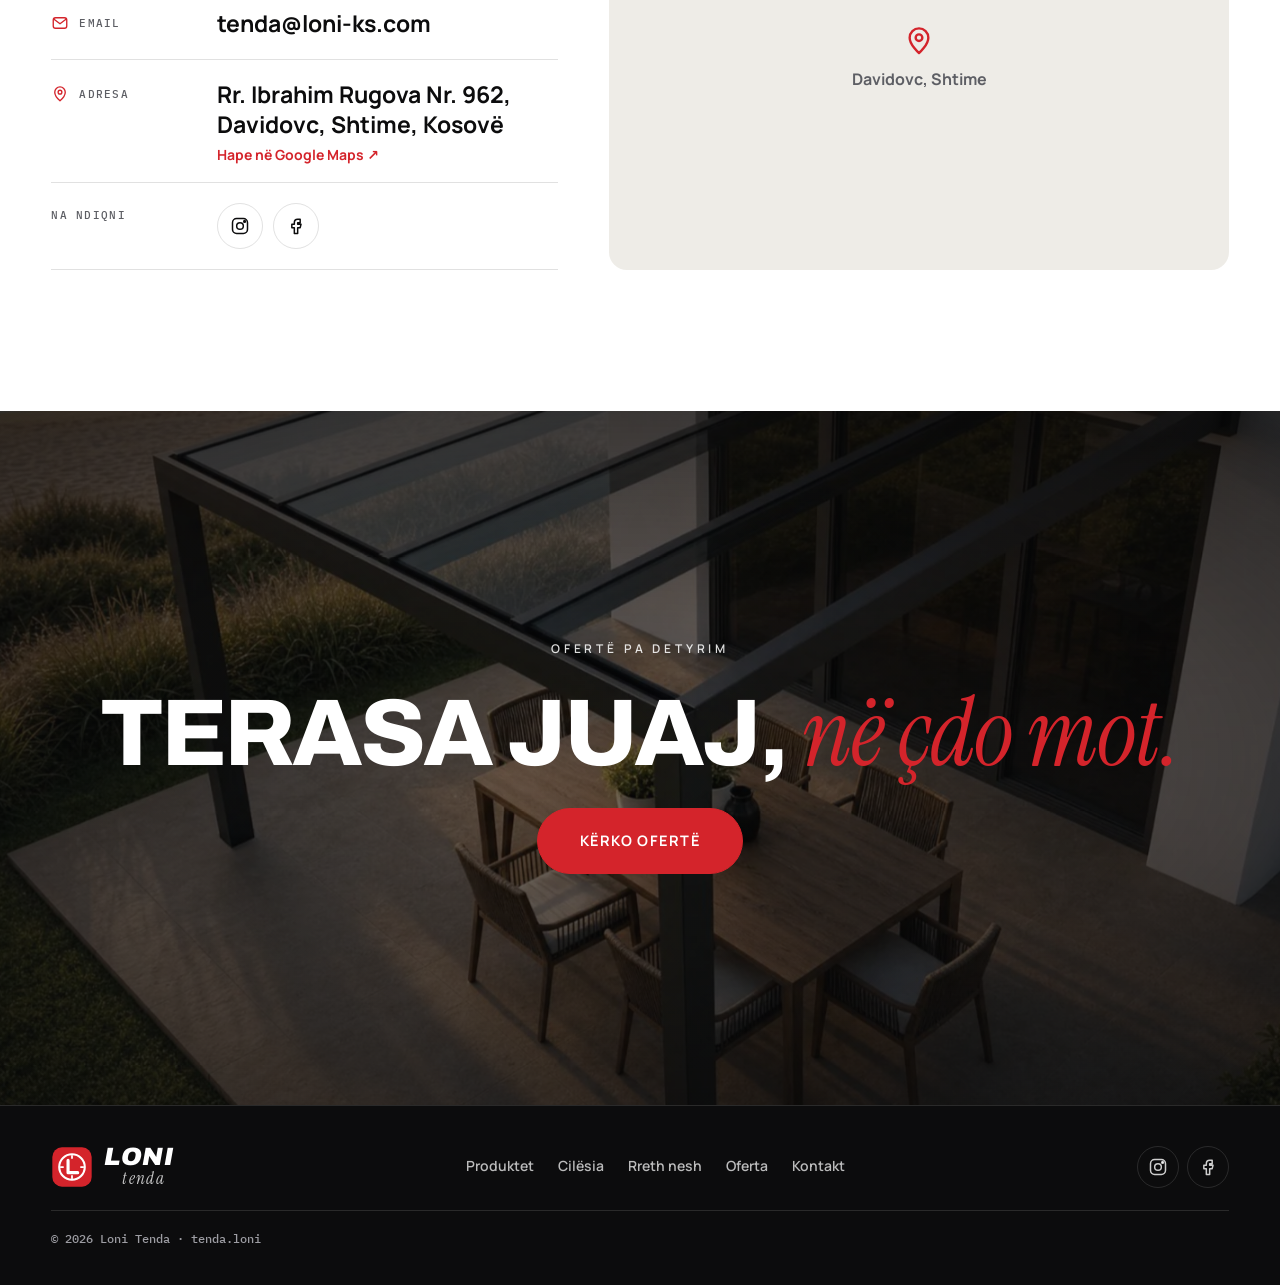
==== commit bbca48de: "Pre-presentation audit: copy, claims and interaction fixes Copy - Formal 'ju' throughout, grammar an" ====
--- a/index.html
+++ b/index.html
@@ -4,7 +4,7 @@
   <meta charset="utf-8" />
   <meta name="viewport" content="width=device-width, initial-scale=1, viewport-fit=cover" />
   <title>Loni Tenda · Pergola bioklimatike, xhama dhe tenda · Shtime, Kosovë</title>
-  <meta name="description" content="Loni Tenda: +20 vite prodhim në Shtime. Pergola bioklimatike, mbulojë xhami, xhama gijotinë dhe slide, ZIP perde dhe tenda. Certifikuar ISO 9001, 14001, 45001 dhe CE. Kërko ofertë." />
+  <meta name="description" content="Loni Tenda: +20 vite prodhim në Shtime. Pergola bioklimatike, mbulojë xhami, xhama gijotinë dhe slide, ZIP perde dhe tenda. Certifikuar ISO 9001, 14001 dhe 45001, me shenjën CE. Kërkoni ofertë." />
   <meta name="theme-color" content="#0c0c0d" />
   <link rel="canonical" href="https://ariongj.github.io/LoniKS/" />
   <meta property="og:type" content="website" />
@@ -79,7 +79,7 @@
         <svg class="brand__badge" viewBox="0 0 48 48" aria-hidden="true"><use href="#badge"/></svg>
         <span class="brand__word"><b>LONI</b> <i>tenda</i></span>
       </a>
-      <nav class="nav" id="nav" aria-label="Kryesore">
+      <nav class="nav" id="nav" data-i18n-attr="aria-label:navMain" aria-label="Kryesore">
         <a href="#products"><span data-i18n="nav.products">Produktet</span></a>
         <a href="#quality"><span data-i18n="nav.quality">Cilësia</span></a>
         <a href="#story"><span data-i18n="nav.story">Rreth nesh</span></a>
@@ -124,8 +124,8 @@
         <div class="hero__foot">
           <div class="slides" id="heroNav" role="group" data-i18n-attr="aria-label:hero.slides" aria-label="Fotot"></div>
           <div class="hero__ctrl">
-            <button type="button" class="round round--glass" id="heroPrev" data-i18n-attr="aria-label:prev" aria-label="Para"><svg class="i" viewBox="0 0 24 24" aria-hidden="true"><path d="M19 12H5M11 6l-6 6 6 6"/></svg></button>
-            <button type="button" class="round round--glass" id="heroNext" data-i18n-attr="aria-label:next" aria-label="Pas"><svg class="i" viewBox="0 0 24 24" aria-hidden="true"><path d="M5 12h14M13 6l6 6-6 6"/></svg></button>
+            <button type="button" class="round round--glass" id="heroPrev" data-i18n-attr="aria-label:prev" aria-label="E mëparshmja"><svg class="i" viewBox="0 0 24 24" aria-hidden="true"><path d="M19 12H5M11 6l-6 6 6 6"/></svg></button>
+            <button type="button" class="round round--glass" id="heroNext" data-i18n-attr="aria-label:next" aria-label="Tjetra"><svg class="i" viewBox="0 0 24 24" aria-hidden="true"><path d="M5 12h14M13 6l6 6-6 6"/></svg></button>
           </div>
         </div>
       </div>
@@ -136,14 +136,14 @@
       <li><b>+<span class="js-years">20</span></b><span data-i18n="proof.years">vite përvojë</span></li>
       <li><b>ISO</b><span>9001 · 14001 · 45001</span></li>
       <li><b>CE</b><span data-i18n="proof.ce">Deklarata konformiteti</span></li>
-      <li><b>2 / 5</b><span data-i18n="proof.warranty">vite garancion, sistemi / shtofi</span></li>
+      <li><b>SOMFY · BECKER</b><span data-i18n="proof.motors">Motorë me telekomandë</span></li>
     </ul>
 
     <!-- Intro -->
     <section class="intro" id="intro" aria-label="Loni">
       <div class="container intro__grid">
         <p class="kicker reveal"><span class="kicker__n">00</span><span>Loni tenda</span></p>
-        <p class="manifesto" id="manifesto" data-i18n="intro.text">Për më shumë se 20 vjet projektojmë, prodhojmë dhe montojmë hijen e terasave, shtëpive, restoranteve dhe lokaleve. Alumin i nxjerrë dhe i ngjyrosur në fabrikë, xham sigurie, shtof Sattler dhe motorë SOMFY e BECKER. Ti zgjedh si të duket hapësira, ne kujdesemi që të qëndrojë.</p>
+        <p class="manifesto" id="manifesto" data-i18n="intro.text">Për më shumë se 20 vite projektojmë, prodhojmë dhe montojmë hijen e terasave, shtëpive, restoranteve dhe lokaleve. Alumin i ekstruduar dhe i ngjyrosur me pluhur në fabrikë, xham sigurie, shtof Sattler dhe motorë SOMFY e BECKER. Ju zgjidhni si të duket hapësira, ne kujdesemi që të zgjasë.</p>
         <ul class="partners reveal" id="partners"></ul>
       </div>
     </section>
@@ -176,7 +176,7 @@
             <p class="kicker reveal"><span class="kicker__n">02</span><span data-i18n="products.kicker">Produktet</span></p>
             <h2 id="productsTitle" class="h2 reveal" data-i18n-html="products.title">Hije, xham <em>&amp; ajër</em></h2>
           </div>
-          <p class="section-head__lead reveal" data-i18n="products.lead">Çdo sistem prodhohet me porosi, sipas përmasave të hapësirës sate. Kliko një produkt për fotot dhe të dhënat teknike.</p>
+          <p class="section-head__lead reveal" data-i18n="products.lead">Çdo sistem prodhohet me porosi, sipas përmasave të hapësirës suaj. Klikoni një produkt për fotot dhe të dhënat teknike.</p>
         </div>
         <ul class="catalog" id="catalog"></ul>
         <div class="more reveal">
@@ -192,7 +192,7 @@
         <div class="section-head section-head--row">
           <div>
             <p class="kicker reveal"><span class="kicker__n">03</span><span data-i18n="closures.kicker">Mbyllje anësore</span></p>
-            <h2 id="closuresTitle" class="h2 reveal" data-i18n-html="closures.title">Mbylle <em>si të duash</em></h2>
+            <h2 id="closuresTitle" class="h2 reveal" data-i18n-html="closures.title">Mbylleni <em>si të doni</em></h2>
           </div>
           <p class="section-head__lead reveal" data-i18n="closures.lead">Anët e pergolës apo të mbulojës mund të mbyllen me sisteme xhami, me perde ose me kornizë statike me panele alumini.</p>
         </div>
@@ -206,7 +206,7 @@
         <div class="quality__head">
           <p class="kicker reveal"><span class="kicker__n">04</span><span data-i18n="quality.kicker">Cilësia</span></p>
           <h2 id="qualityTitle" class="h2 h2--xl reveal" data-i18n-html="quality.title">Kur bëhet fjalë për <em>cilësinë.</em></h2>
-          <p class="section-head__lead reveal" data-i18n="quality.lead">Prodhimi ynë është i certifikuar nga TÜV AUSTRIA dhe Inspecco, për prodhimin e pergolave me telekomandë, çative prej alumini, tendave dhe sistemeve të xhamit.</p>
+          <p class="section-head__lead reveal" data-i18n="quality.lead">Prodhimi ynë është i certifikuar nga TÜV AUSTRIA dhe Inspecco për pergola me telekomandë, çati alumini, tenda dhe sisteme xhami.</p>
         </div>
         <ul class="certs" id="certs"></ul>
         <p class="quality__holder reveal" id="certHolder"></p>
@@ -220,7 +220,7 @@
         <div class="story__copy">
           <p class="kicker reveal"><span class="kicker__n">05</span><span data-i18n="story.kicker">Rreth nesh</span></p>
           <h2 id="storyTitle" class="h2 reveal" data-i18n-html="story.title"><span class="js-years">20</span> vite <em>me ju.</em></h2>
-          <p class="lead reveal" data-i18n="story.lead">Nga Davidovci i Shtimes, ekipi ynë i prodhimit dhe i montimit punon çdo ditë që terasa, shtëpia apo lokali yt të përdoret në çdo stinë. Gjithçka nën një çati: projektim, prodhim dhe montim.</p>
+          <p class="lead reveal" data-i18n="story.lead">Nga Davidovci i Shtimes, ekipi ynë i prodhimit dhe i montimit punon çdo ditë që terasa, shtëpia apo lokali juaj të përdoret në çdo stinë. Gjithçka nën një çati: projektim, prodhim dhe montim.</p>
           <div class="story__photos" id="storyPhotos"></div>
         </div>
       </div>
@@ -232,9 +232,9 @@
         <div class="section-head section-head--row">
           <div>
             <p class="kicker reveal"><span class="kicker__n">06</span><span data-i18n="offer.kicker">Oferta</span></p>
-            <h2 id="offerTitle" class="h2 reveal" data-i18n-html="offer.title">Projekto <em>hapësirën tënde</em></h2>
-          </div>
-          <p class="section-head__lead reveal" data-i18n="offer.lead">Zgjidh produktin, përmasat, ngjyrën dhe motorin. Skica teknike vizatohet ndërkohë, dhe kërkesa na vjen e shkruar gati për ofertë.</p>
+            <h2 id="offerTitle" class="h2 reveal" data-i18n-html="offer.title">Projektoni <em>hapësirën tuaj</em></h2>
+          </div>
+          <p class="section-head__lead reveal" data-i18n="offer.lead">Zgjidhni produktin, përmasat, ngjyrën dhe motorin. Skica teknike vizatohet ndërkohë, dhe kërkesa na vjen e shkruar gati për ofertë.</p>
         </div>
 
         <div class="offer__grid">
@@ -282,7 +282,7 @@
                 <label class="field"><span data-i18n="o.name">Emri</span><input id="fName" name="name" type="text" autocomplete="name" required data-i18n-attr="placeholder:o.nameP" placeholder="Emri dhe mbiemri" /></label>
                 <label class="field"><span data-i18n="o.phone">Telefoni</span><input id="fPhone" name="phone" type="tel" autocomplete="tel" inputmode="tel" required placeholder="+383 4x xxx xxx" /></label>
                 <label class="field"><span data-i18n="o.place">Vendi</span><input id="fPlace" name="place" type="text" autocomplete="address-level2" data-i18n-attr="placeholder:o.placeP" placeholder="P.sh. Prishtinë" /></label>
-                <label class="field field--wide"><span><span data-i18n="o.note">Shënim</span> <small data-i18n="o.optional">(opsionale)</small></span><textarea id="fNote" name="note" rows="2" data-i18n-attr="placeholder:o.noteP" placeholder="P.sh. terasa është në katin e parë, me pamje nga jugu"></textarea></label>
+                <label class="field field--wide"><span><span data-i18n="o.note">Shënim</span> <small data-i18n="o.optional">(sipas dëshirës)</small></span><textarea id="fNote" name="note" rows="2" data-i18n-attr="placeholder:o.noteP" placeholder="P.sh. terasa është në katin e parë, me pamje nga jugu"></textarea></label>
               </div>
             </fieldset>
           </form>
@@ -304,7 +304,7 @@
                 <div><dt data-i18n="s.client">Klienti</dt><dd id="sClient">–</dd></div>
                 <div><dt data-i18n="s.date">Data</dt><dd id="sDate">–</dd></div>
               </dl>
-              <div class="sheet__stamp" id="sStamp" aria-hidden="true"><span data-i18n="s.stamp">E dërguar</span></div>
+              <div class="sheet__stamp" id="sStamp" aria-hidden="true"><span data-i18n="s.stamp">Gati</span></div>
             </div>
             <p class="form-error" id="formError" role="alert" hidden></p>
             <button type="submit" form="offerForm" class="btn btn--red btn--lg btn--block" id="offerSubmit">
@@ -326,11 +326,11 @@
           <h2 id="processTitle" class="h2 reveal" data-i18n-html="process.title">Nga matja <em>te montimi</em></h2>
         </div>
         <ol class="timeline">
-          <li class="reveal"><span class="timeline__n">01</span><h3 data-i18n="p1.t">Biseda</h3><p data-i18n="p1.d">Na trego hapësirën dhe si do ta përdorësh: hije, mbrojtje nga shiu, apo një dhomë më shumë gjatë dimrit.</p></li>
+          <li class="reveal"><span class="timeline__n">01</span><h3 data-i18n="p1.t">Biseda</h3><p data-i18n="p1.d">Na tregoni hapësirën dhe si do ta përdorni: hije, mbrojtje nga shiu, apo një dhomë më shumë gjatë dimrit.</p></li>
           <li class="reveal"><span class="timeline__n">02</span><h3 data-i18n="p2.t">Matja</h3><p data-i18n="p2.d">Vijmë në vend, masim saktë dhe shohim murin, dyshemenë dhe orientimin ndaj diellit.</p></li>
-          <li class="reveal"><span class="timeline__n">03</span><h3 data-i18n="p3.t">Projekti &amp; oferta</h3><p data-i18n="p3.d">Propozojmë sistemin, ngjyrën dhe motorin që i përshtaten hapësirës, me ofertë të qartë.</p></li>
-          <li class="reveal"><span class="timeline__n">04</span><h3 data-i18n="p4.t">Prodhimi</h3><p data-i18n="p4.d">Profilet priten dhe montohen në fabrikën tonë, sipas përmasave të tua.</p></li>
-          <li class="reveal"><span class="timeline__n">05</span><h3 data-i18n="p5.t">Montimi</h3><p data-i18n="p5.d">Ekipi ynë e monton, e programon telekomandën dhe të tregon si ta përdorësh.</p></li>
+          <li class="reveal"><span class="timeline__n">03</span><h3 data-i18n="p3.t">Projekti &amp; oferta</h3><p data-i18n="p3.d">Propozojmë sistemin, ngjyrën dhe motorin që i përshtaten hapësirës, me një ofertë të qartë.</p></li>
+          <li class="reveal"><span class="timeline__n">04</span><h3 data-i18n="p4.t">Prodhimi</h3><p data-i18n="p4.d">Profilet priten dhe montohen në fabrikën tonë, sipas përmasave tuaja.</p></li>
+          <li class="reveal"><span class="timeline__n">05</span><h3 data-i18n="p5.t">Montimi</h3><p data-i18n="p5.d">Ekipi ynë e monton, e programon telekomandën dhe ju tregon si ta përdorni.</p></li>
         </ol>
       </div>
     </section>
@@ -358,8 +358,8 @@
     <section class="finale" aria-labelledby="finaleTitle">
       <div class="finale__photo" aria-hidden="true"></div>
       <div class="container finale__inner">
-        <p class="eyebrow eyebrow--center" data-i18n="finale.eyebrow">Ofertë pa obligim</p>
-        <h2 class="finale__title reveal" id="finaleTitle" data-i18n-html="finale.title">Terasa jote, <em>në çdo mot.</em></h2>
+        <p class="eyebrow eyebrow--center" data-i18n="finale.eyebrow">Ofertë pa detyrim</p>
+        <h2 class="finale__title reveal" id="finaleTitle" data-i18n-html="finale.title">Terasa juaj, <em>në çdo mot.</em></h2>
         <a class="btn btn--red btn--xl reveal" href="#offer" data-magnetic data-i18n="cta.offer">Kërko ofertë</a>
       </div>
     </section>
@@ -371,7 +371,7 @@
         <svg class="brand__badge" viewBox="0 0 48 48" aria-hidden="true"><use href="#badge"/></svg>
         <span class="brand__word"><b>LONI</b> <i>tenda</i></span>
       </a>
-      <nav class="footer__nav" aria-label="Footer">
+      <nav class="footer__nav" data-i18n-attr="aria-label:navFooter" aria-label="Fundi i faqes">
         <a href="#products" data-i18n="nav.products">Produktet</a>
         <a href="#quality" data-i18n="nav.quality">Cilësia</a>
         <a href="#story" data-i18n="nav.story">Rreth nesh</a>
@@ -395,8 +395,8 @@
   <dialog class="viewer" id="viewer" aria-labelledby="viewerTitle">
     <div class="viewer__media">
       <div class="viewer__img" id="viewerImg"></div>
-      <button type="button" class="round round--glass viewer__prev" id="viewerPrev" data-i18n-attr="aria-label:prev" aria-label="Para"><svg class="i" viewBox="0 0 24 24" aria-hidden="true"><path d="M19 12H5M11 6l-6 6 6 6"/></svg></button>
-      <button type="button" class="round round--glass viewer__next" id="viewerNext" data-i18n-attr="aria-label:next" aria-label="Pas"><svg class="i" viewBox="0 0 24 24" aria-hidden="true"><path d="M5 12h14M13 6l6 6-6 6"/></svg></button>
+      <button type="button" class="round round--glass viewer__prev" id="viewerPrev" data-i18n-attr="aria-label:prev" aria-label="E mëparshmja"><svg class="i" viewBox="0 0 24 24" aria-hidden="true"><path d="M19 12H5M11 6l-6 6 6 6"/></svg></button>
+      <button type="button" class="round round--glass viewer__next" id="viewerNext" data-i18n-attr="aria-label:next" aria-label="Tjetra"><svg class="i" viewBox="0 0 24 24" aria-hidden="true"><path d="M5 12h14M13 6l6 6-6 6"/></svg></button>
       <div class="viewer__thumbs" id="viewerThumbs"></div>
     </div>
     <div class="viewer__info">
--- a/css/styles.css
+++ b/css/styles.css
@@ -256,6 +256,7 @@
 .proof li:last-child { border-right: 0; }
 .proof b { font: 800 clamp(26px, 2.6vw, 38px)/1 var(--display); letter-spacing: -.02em; }
 .proof li:first-child b { color: var(--red); }
+.proof li:last-child b { font-size: clamp(18px, 1.75vw, 28px); line-height: 1.35; white-space: nowrap; }
 .proof li > span { font-size: 13.5px; color: var(--muted); }
 
 /* ==========================================================================
@@ -349,10 +350,9 @@
    ========================================================================== */
 .closures { padding: clamp(90px, 11vw, 150px) 0; background: var(--black); }
 .closures .section-head__lead { color: var(--muted); }
-.closures__grid { display: grid; grid-template-columns: 1.3fr 1fr 1fr; grid-template-rows: 300px 300px; gap: 16px; }
+.closures__grid { display: grid; grid-template-columns: repeat(3, 1fr); grid-auto-rows: clamp(240px, 24vw, 320px); gap: 16px; }
 .tile { position: relative; overflow: hidden; border-radius: var(--radius); background: var(--ink-3); }
-.tile:first-child { grid-row: span 2; }
-.tile:last-child { grid-column: span 2; }
+.tile:first-child, .tile:last-child { grid-column: span 2; }
 .tile img { width: 100%; height: 100%; object-fit: cover; transition: transform 1.2s var(--ease); }
 .tile:hover img { transform: scale(1.05); }
 .tile::after { content: ""; position: absolute; inset: 0; background: linear-gradient(0deg, rgba(8, 8, 9, .82), transparent 55%); pointer-events: none; }
@@ -678,19 +678,19 @@
 
   .hero__shade { background: linear-gradient(0deg, rgba(8, 8, 9, .9) 0%, rgba(8, 8, 9, .55) 55%, rgba(8, 8, 9, .25) 100%); }
   .hero__inner { justify-content: flex-end; padding-top: calc(var(--header-h) + 80px); }
-  .slides { grid-auto-columns: minmax(0, 1fr); }
+  .hero__copy { max-width: none; }
+  .slides { flex: 1; grid-auto-columns: minmax(0, 1fr); gap: 10px; }
   .slides__item span { display: none; }
   .hero__foot { align-items: center; }
   .proof { grid-template-columns: 1fr 1fr; }
   .proof li:nth-child(2) { border-right: 0; }
   .proof li:nth-child(-n+2) { border-bottom: 1px solid var(--line); }
+  .proof li:last-child b { white-space: normal; }
 
   .card--wide { flex-direction: column; }
   .card--wide .card__media { min-height: 0; aspect-ratio: 4 / 3; flex: none; }
   .card--wide .card__body { padding: 24px; }
-  .closures__grid { grid-template-columns: 1fr 1fr; grid-template-rows: none; grid-auto-rows: 240px; }
-  .tile:first-child { grid-row: auto; grid-column: span 2; }
-  .tile:last-child { grid-column: span 2; }
+  .closures__grid { grid-template-columns: 1fr 1fr; grid-auto-rows: 240px; }
   .offer__grid { grid-template-columns: 1fr; }
   .sheet-wrap { position: static; }
   .contact__grid { grid-template-columns: 1fr; }
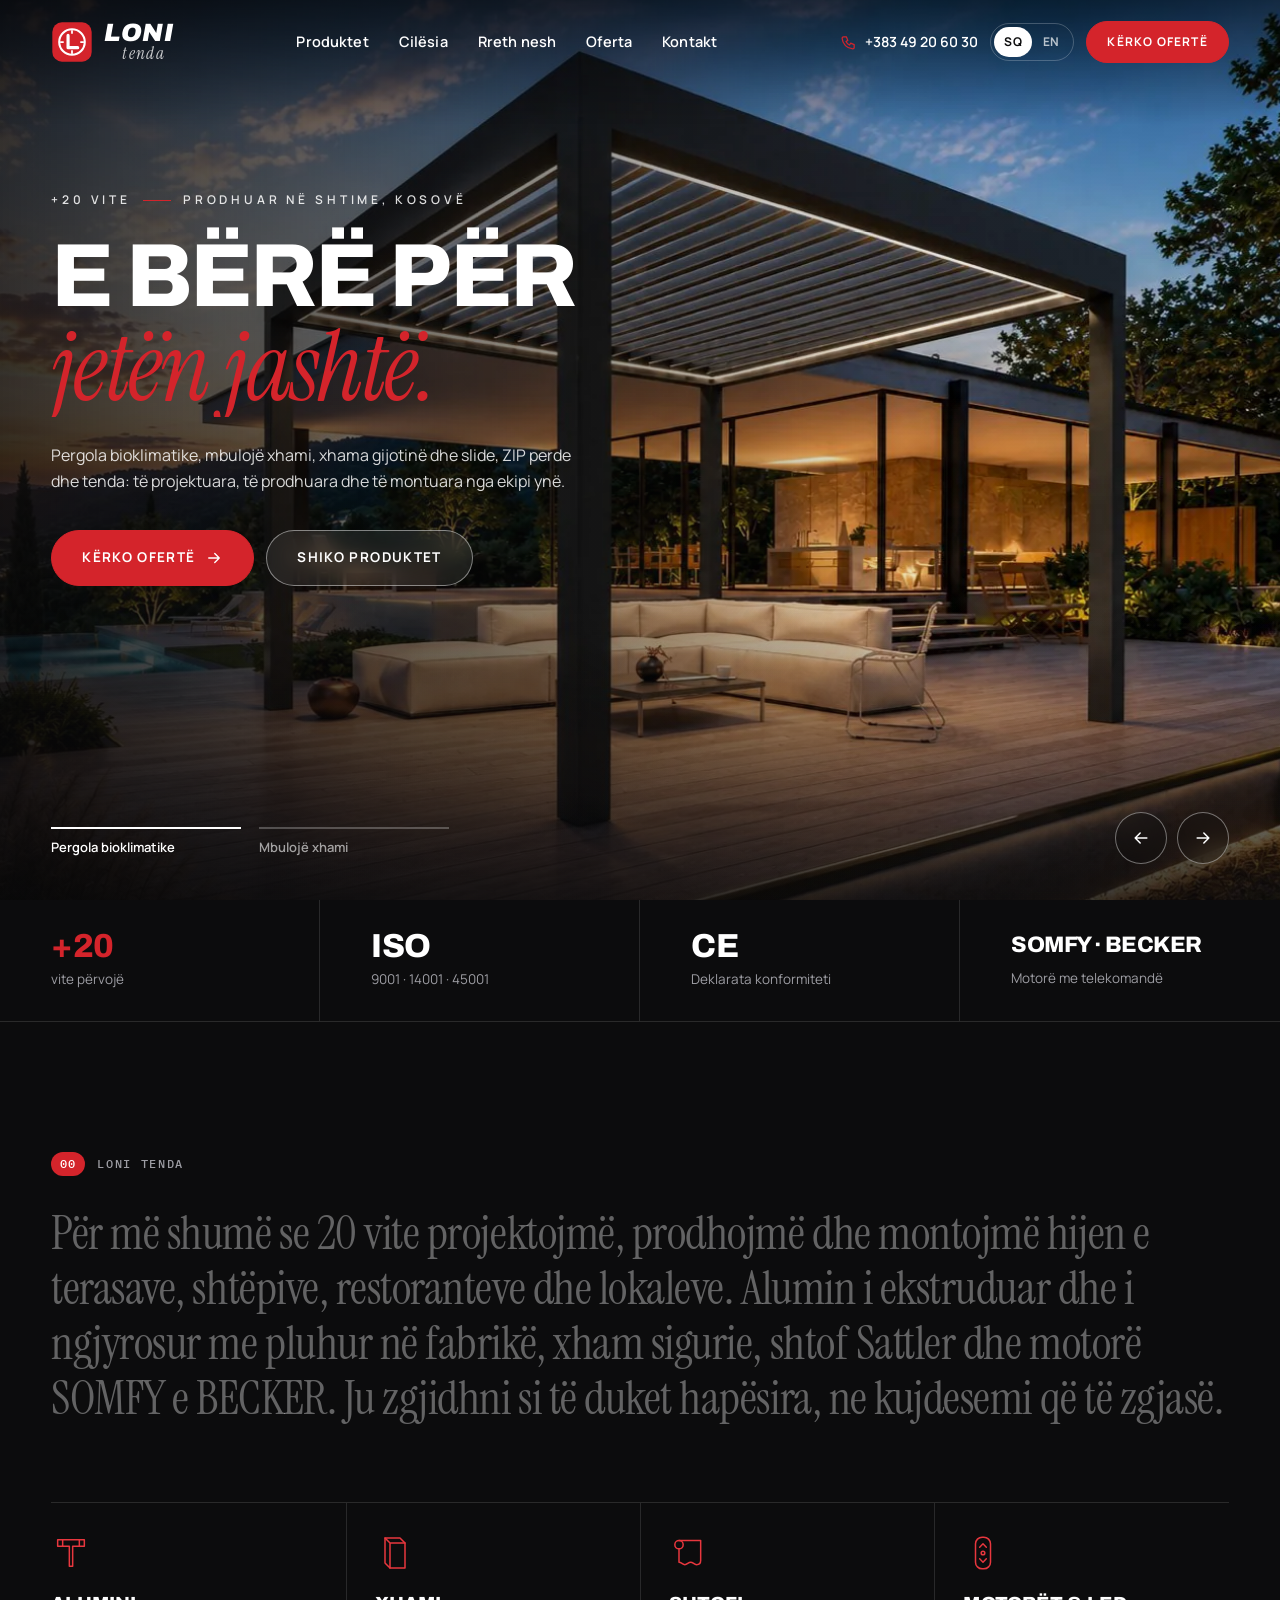
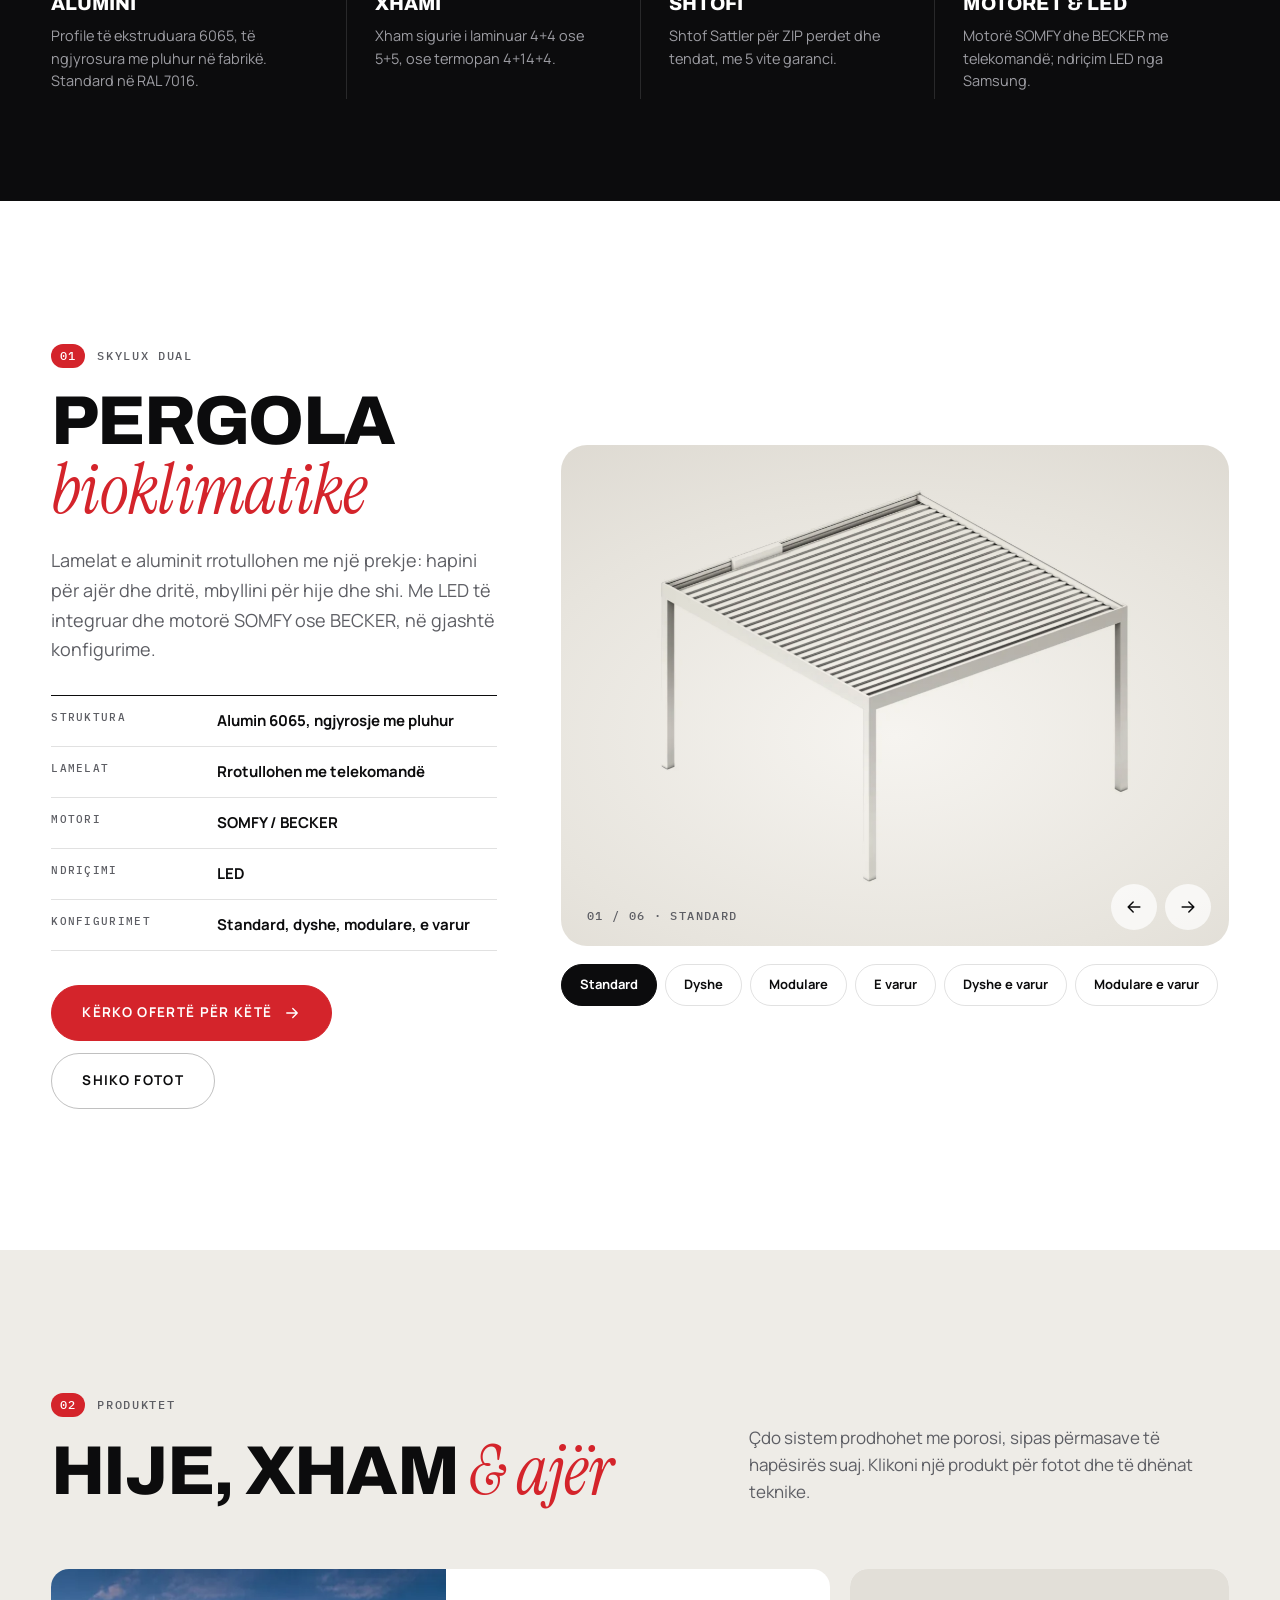
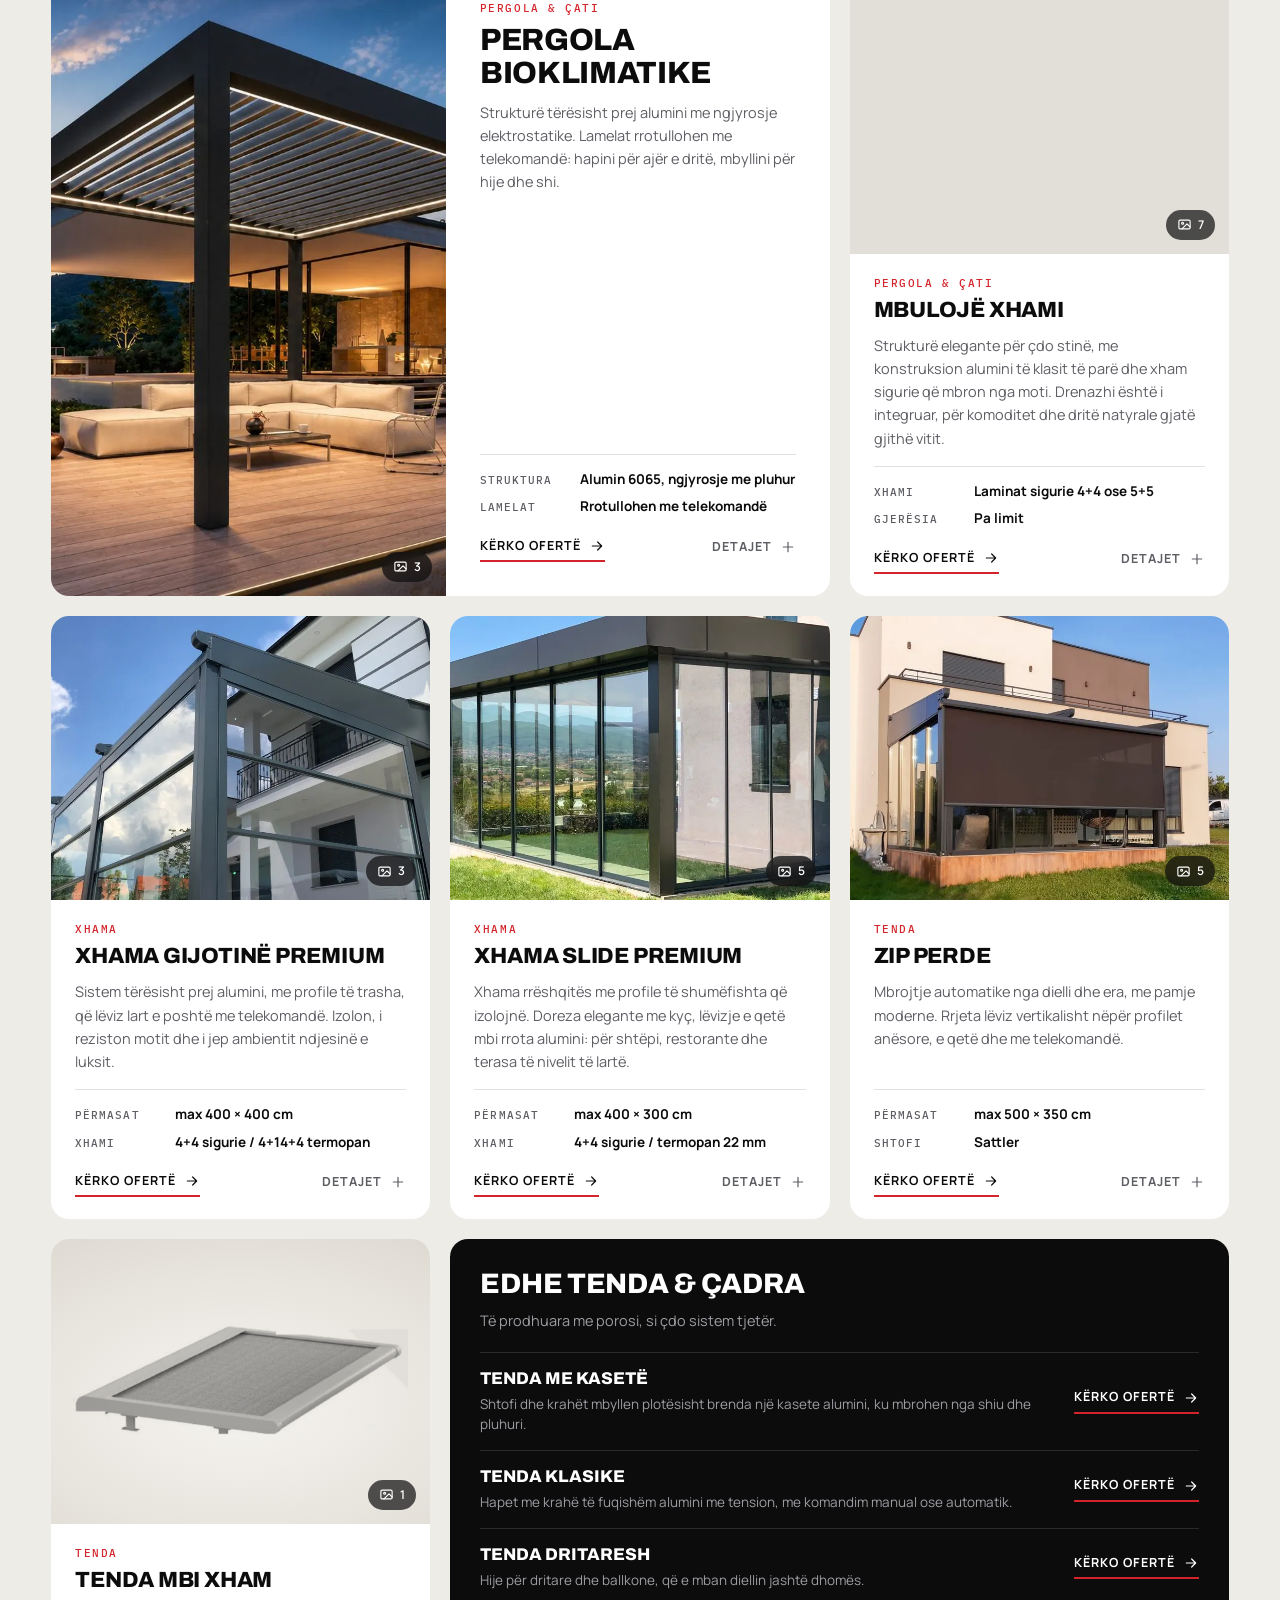
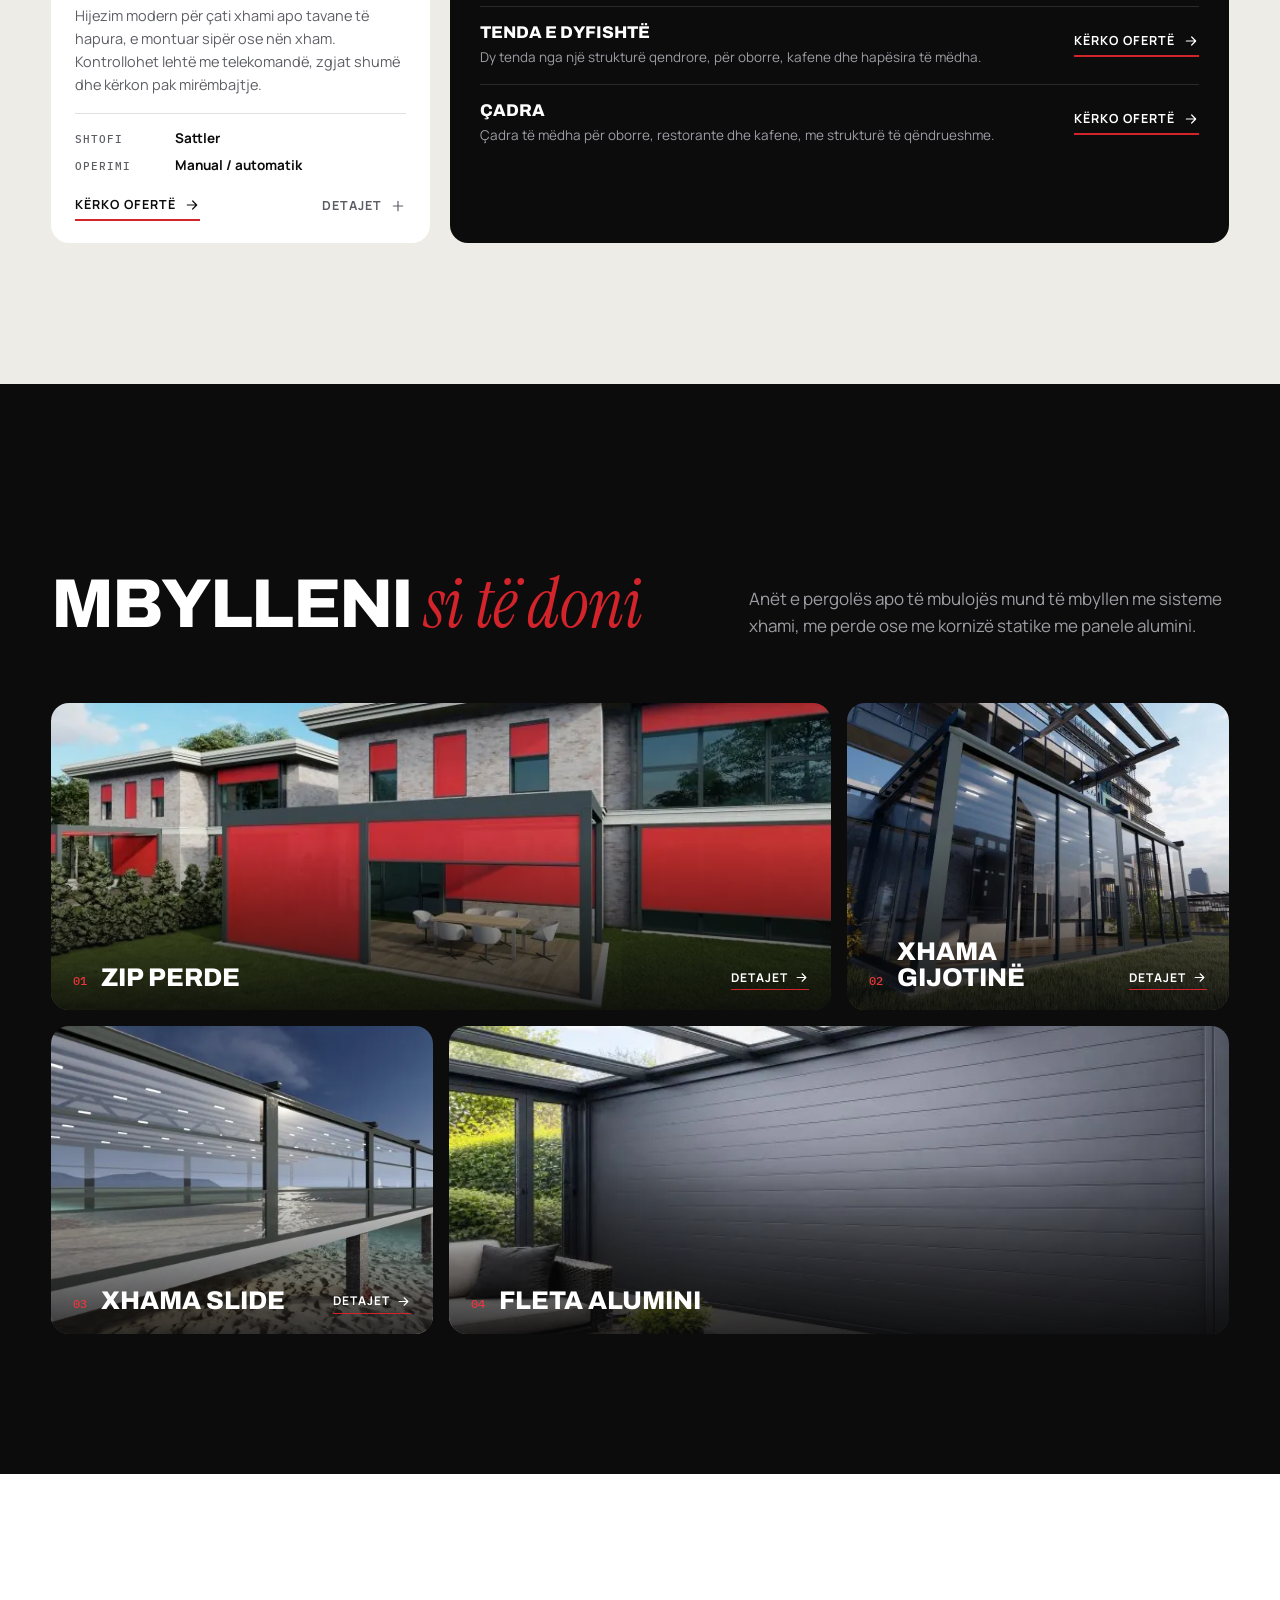
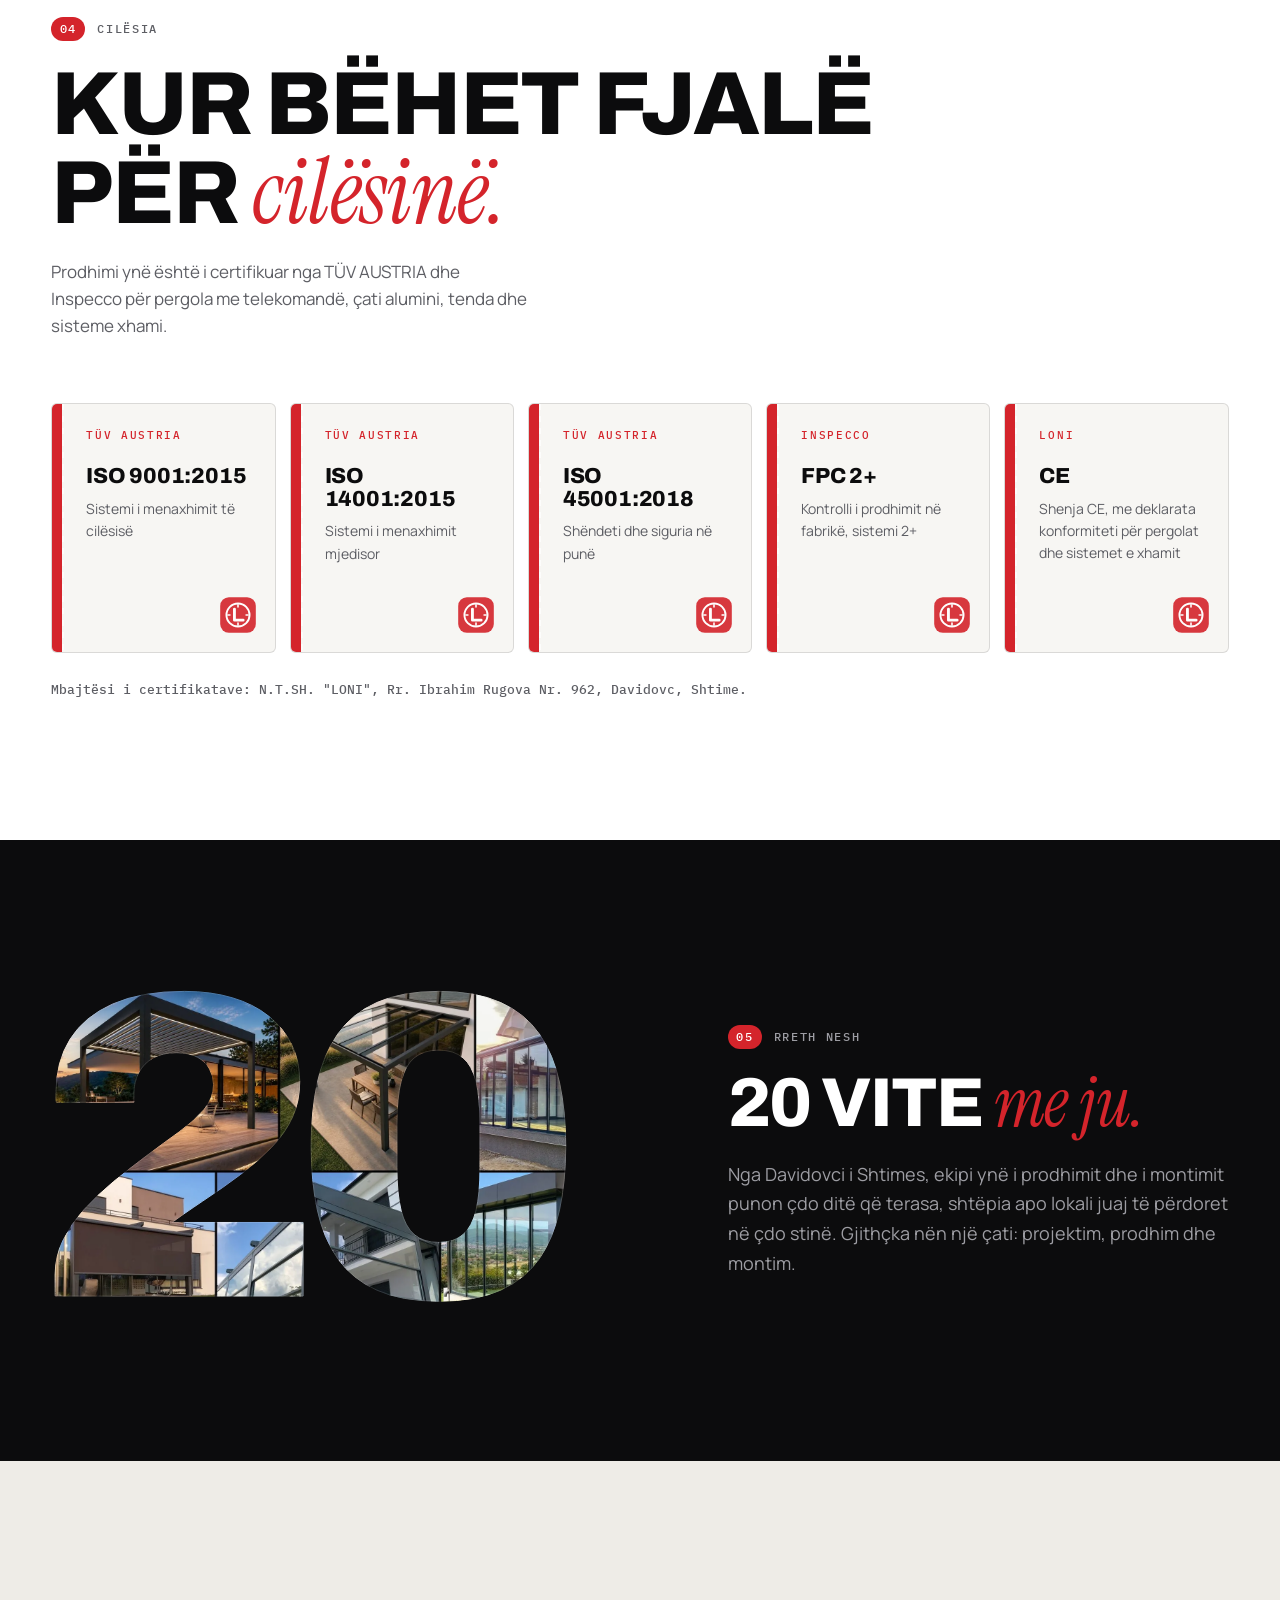
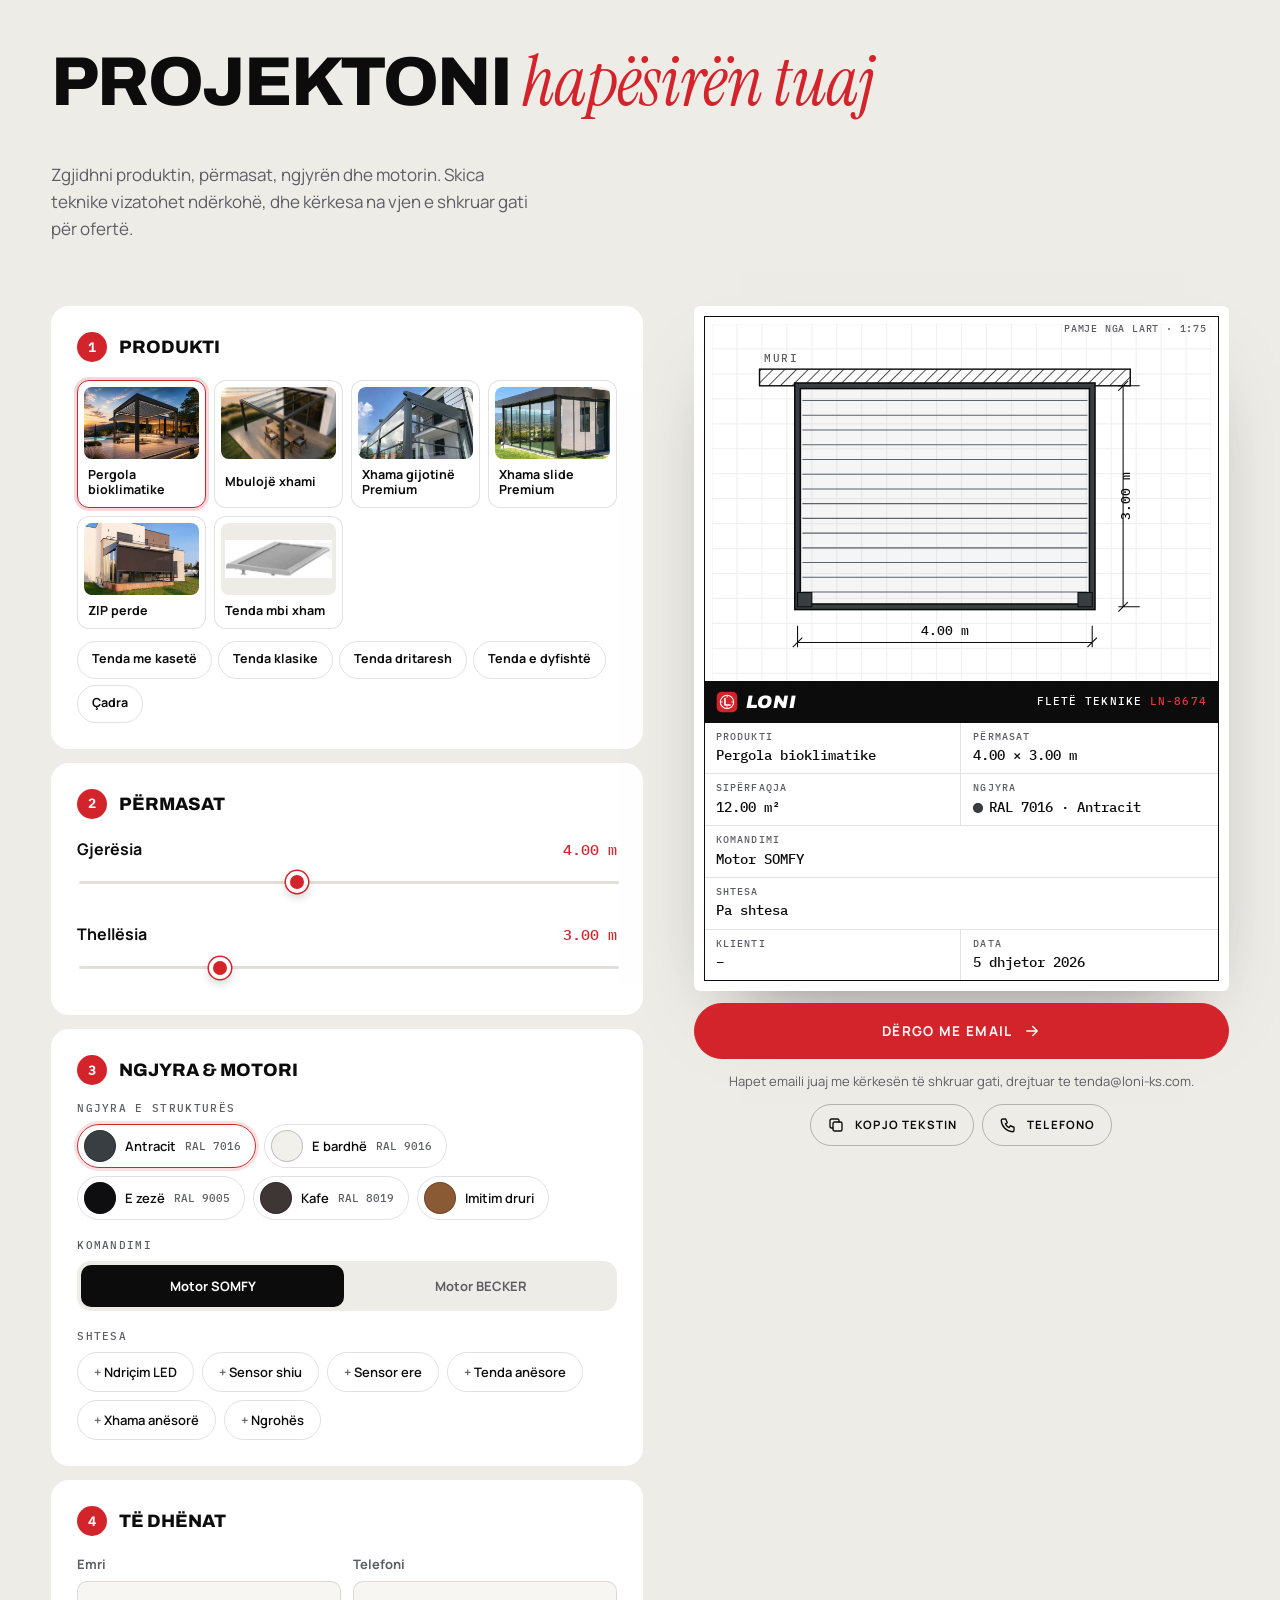
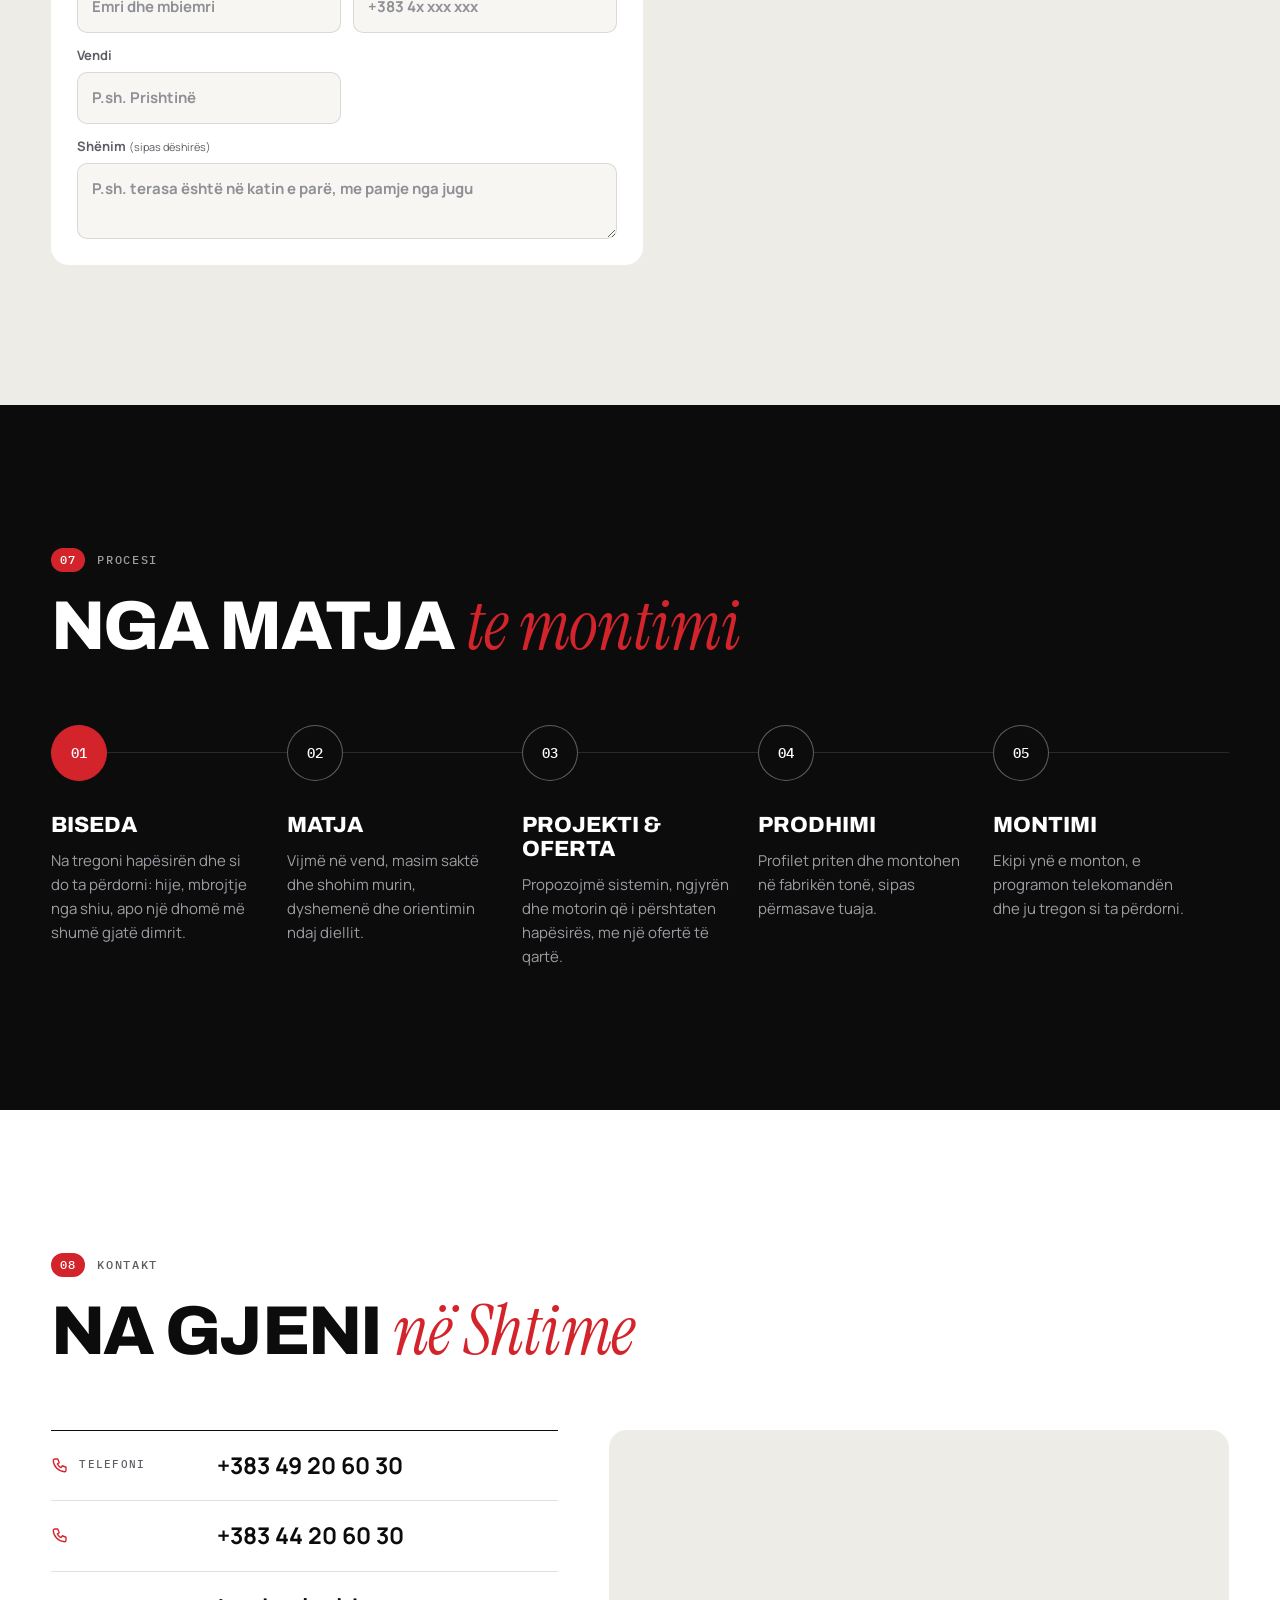
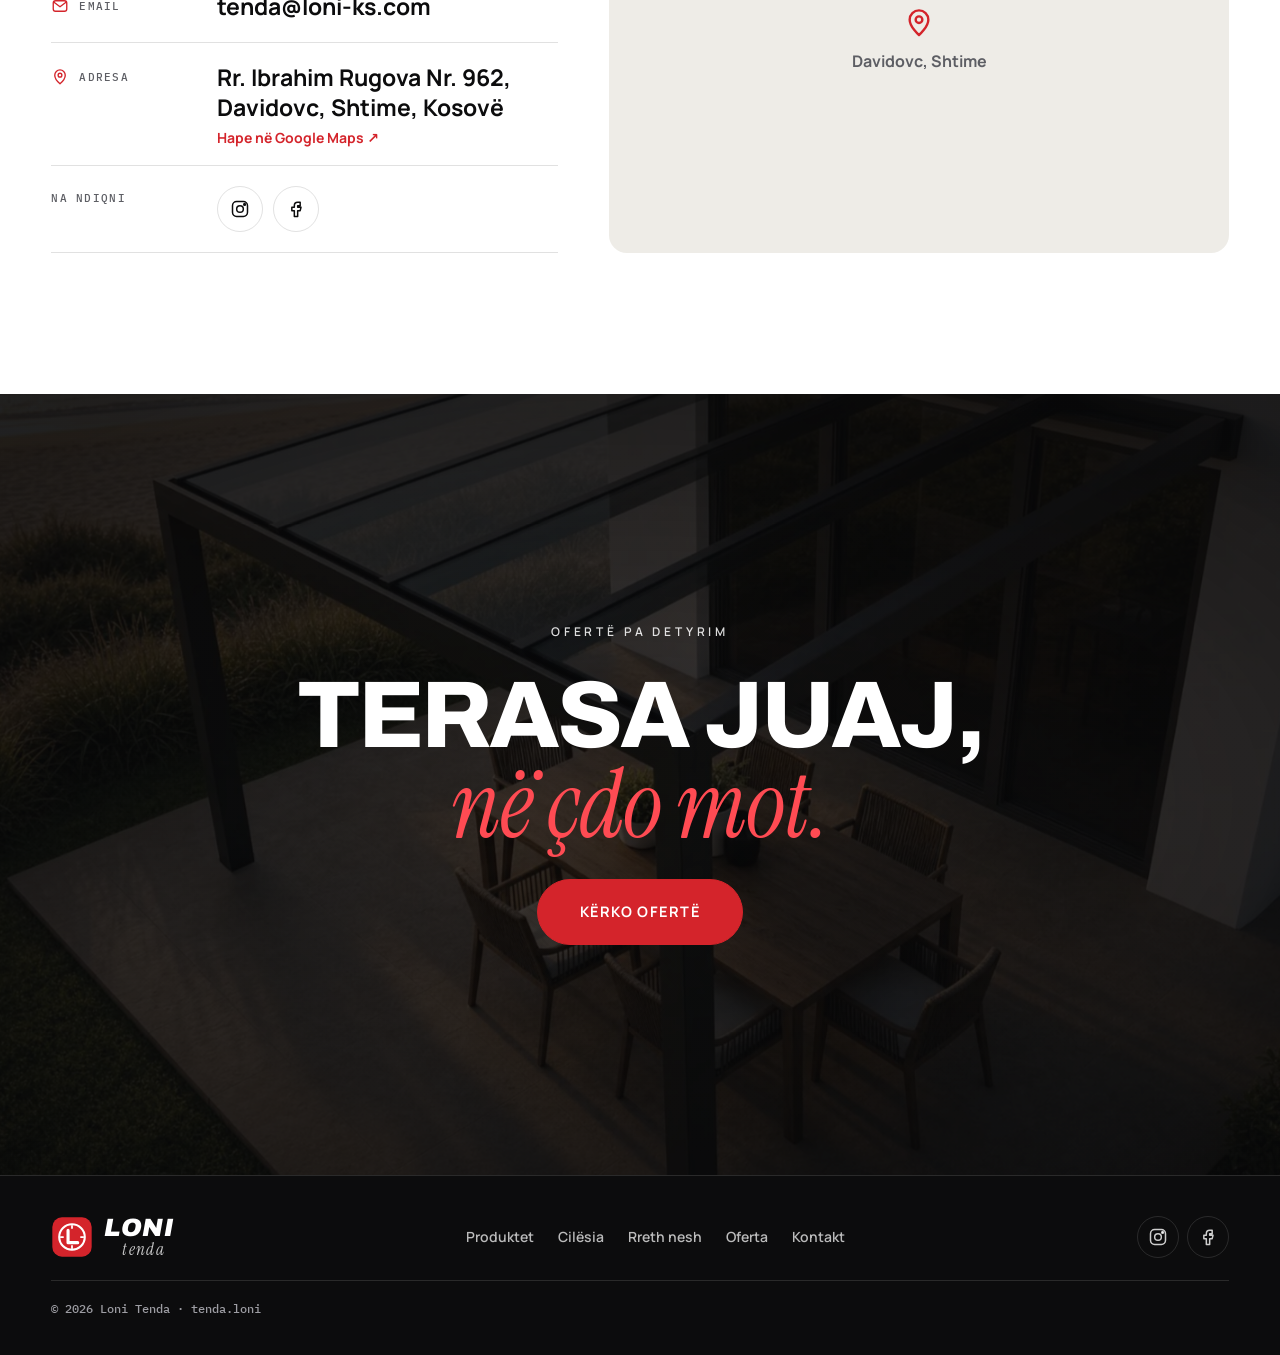
==== commit 88a881ac: "Design pass: studio render stage, materials, product panel, dark process - Pergola configurations: r" ====
--- a/index.html
+++ b/index.html
@@ -22,9 +22,8 @@
   <link rel="apple-touch-icon" href="assets/icon-180.png" />
   <link rel="manifest" href="site.webmanifest" />
   <link rel="preload" as="image" href="assets/img/bioklimatike.webp" imagesrcset="assets/img/bioklimatike-960.webp 960w, assets/img/bioklimatike.webp 1800w" imagesizes="100vw" fetchpriority="high" />
-  <link rel="preconnect" href="https://fonts.googleapis.com" />
-  <link rel="preconnect" href="https://fonts.gstatic.com" crossorigin />
-  <link href="https://fonts.googleapis.com/css2?family=Archivo:ital,wght@0,800;0,900;1,900&family=IBM+Plex+Mono:wght@500&family=Instrument+Serif:ital@0;1&family=Manrope:wght@400;600;700&display=swap" rel="stylesheet" />
+  <link rel="preload" as="font" type="font/woff2" href="assets/fonts/archivo-normal-1.woff2" crossorigin />
+  <link rel="preload" as="font" type="font/woff2" href="assets/fonts/manrope-normal-0.woff2" crossorigin />
   <link rel="stylesheet" href="css/styles.css" />
   <script type="application/ld+json">
   {
@@ -144,27 +143,36 @@
       <div class="container intro__grid">
         <p class="kicker reveal"><span class="kicker__n">00</span><span>Loni tenda</span></p>
         <p class="manifesto" id="manifesto" data-i18n="intro.text">Për më shumë se 20 vite projektojmë, prodhojmë dhe montojmë hijen e terasave, shtëpive, restoranteve dhe lokaleve. Alumin i ekstruduar dhe i ngjyrosur me pluhur në fabrikë, xham sigurie, shtof Sattler dhe motorë SOMFY e BECKER. Ju zgjidhni si të duket hapësira, ne kujdesemi që të zgjasë.</p>
-        <ul class="partners reveal" id="partners"></ul>
+        <ul class="materials" id="materials"></ul>
       </div>
     </section>
 
     <!-- Featured: bioclimatic pergola configurations -->
     <section class="feature" id="feature" aria-labelledby="featureTitle">
       <div class="container feature__grid">
-        <div class="feature__copy">
+        <div class="feature__head">
           <p class="kicker reveal"><span class="kicker__n">01</span><span id="featureKicker">Skylux Dual</span></p>
           <h2 id="featureTitle" class="h2 reveal" data-i18n-html="feature.title">Pergola <em>bioklimatike</em></h2>
-          <p class="lead reveal" data-i18n="feature.lead">Lamelat e aluminit rrotullohen me një prekje: hapi për ajër dhe dritë, mbylli për hije dhe shi. Me LED të integruar dhe motorë SOMFY ose BECKER, në gjashtë konfigurime.</p>
+          <p class="lead reveal" data-i18n="feature.lead">Lamelat e aluminit rrotullohen me një prekje: hapini për ajër dhe dritë, mbyllini për hije dhe shi. Me LED të integruar dhe motorë SOMFY ose BECKER, në gjashtë konfigurime.</p>
+        </div>
+        <div class="configs reveal">
+          <div class="configs__stage">
+            <div class="configs__imgs" id="configStage" aria-live="polite"></div>
+            <span class="configs__label" id="configLabel"></span>
+            <div class="configs__nav">
+              <button type="button" class="round" id="configPrev" data-i18n-attr="aria-label:prev" aria-label="E mëparshmja"><svg class="i" viewBox="0 0 24 24" aria-hidden="true"><path d="M19 12H5M11 6l-6 6 6 6"/></svg></button>
+              <button type="button" class="round" id="configNext" data-i18n-attr="aria-label:next" aria-label="Tjetra"><svg class="i" viewBox="0 0 24 24" aria-hidden="true"><path d="M5 12h14M13 6l6 6-6 6"/></svg></button>
+            </div>
+          </div>
+          <div class="configs__tabs" id="configTabs" role="group" data-i18n-attr="aria-label:feature.configs" aria-label="Konfigurimet"></div>
+        </div>
+        <div class="feature__details">
           <dl class="specs reveal" id="featureSpecs"></dl>
           <div class="feature__actions reveal">
             <button type="button" class="btn btn--red btn--lg" data-quote="pergola"><span data-i18n="cta.offerThis">Kërko ofertë për këtë</span><svg class="i" viewBox="0 0 24 24" aria-hidden="true"><path d="M5 12h14M13 6l6 6-6 6"/></svg></button>
             <button type="button" class="btn btn--line btn--lg" data-gallery="pergola" data-i18n="cta.photos">Shiko fotot</button>
           </div>
         </div>
-        <div class="configs reveal">
-          <div class="configs__stage" id="configStage" aria-live="polite"></div>
-          <div class="configs__tabs" id="configTabs" role="group" data-i18n-attr="aria-label:feature.configs" aria-label="Konfigurimet"></div>
-        </div>
       </div>
     </section>
 
@@ -179,10 +187,6 @@
           <p class="section-head__lead reveal" data-i18n="products.lead">Çdo sistem prodhohet me porosi, sipas përmasave të hapësirës suaj. Klikoni një produkt për fotot dhe të dhënat teknike.</p>
         </div>
         <ul class="catalog" id="catalog"></ul>
-        <div class="more reveal">
-          <h3 class="more__title" data-i18n="products.more">Edhe tenda &amp; çadra</h3>
-          <ul class="more__list" id="moreList"></ul>
-        </div>
       </div>
     </section>
 
--- a/css/styles.css
+++ b/css/styles.css
@@ -2,7 +2,16 @@
    Loni Tenda
    ========================================================================== */
 
+/* Fonts are served with the site (Latin subset), so nothing is fetched from another server. */
+@font-face { font-family: "Archivo"; font-style: italic; font-weight: 900; font-display: swap; src: url("../assets/fonts/archivo-italic-0.woff2") format("woff2"); }
+@font-face { font-family: "Archivo"; font-style: normal; font-weight: 800 900; font-display: swap; src: url("../assets/fonts/archivo-normal-1.woff2") format("woff2"); }
+@font-face { font-family: "IBM Plex Mono"; font-style: normal; font-weight: 500; font-display: swap; src: url("../assets/fonts/ibm-plex-mono-normal-0.woff2") format("woff2"); }
+@font-face { font-family: "Instrument Serif"; font-style: italic; font-weight: 400; font-display: swap; src: url("../assets/fonts/instrument-serif-italic-0.woff2") format("woff2"); }
+@font-face { font-family: "Instrument Serif"; font-style: normal; font-weight: 400; font-display: swap; src: url("../assets/fonts/instrument-serif-normal-1.woff2") format("woff2"); }
+@font-face { font-family: "Manrope"; font-style: normal; font-weight: 400 700; font-display: swap; src: url("../assets/fonts/manrope-normal-0.woff2") format("woff2"); }
+
 :root {
+  --studio: radial-gradient(95% 75% at 50% 58%, #f6f4f0 0%, #e7e4dd 62%, #dcd8d0 100%);
   --black: #0c0c0d;
   --ink: #111113;
   --ink-2: #17171a;
@@ -199,14 +208,14 @@
 .hero { position: relative; min-height: 100vh; min-height: 100svh; overflow: hidden; background: var(--black); isolation: isolate; display: flex; }
 .hero__media { position: absolute; inset: 0; z-index: 0; overflow: hidden; }
 .hero__img { position: absolute; inset: 0; background: center / cover no-repeat; }
-.hero__img.is-zoom { animation: drift 9s linear both; }
+.hero__img.is-zoom { animation: drift calc(var(--slide, 4.5s) + 1.5s) linear both; }
 @keyframes drift { from { transform: scale(1); } to { transform: scale(1.06); } }
 .hero__slats { position: absolute; inset: 0; perspective: 1800px; pointer-events: none; }
 .hero__slats i {
   position: absolute; left: 0; right: 0; display: block; background-repeat: no-repeat;
   transform-origin: center; transform: rotateX(-88deg); opacity: .2; backface-visibility: hidden;
 }
-.hero__slats.is-on i { animation: louvre 1s var(--ease-io) both; }
+.hero__slats.is-on i { animation: louvre var(--slat, .7s) var(--ease-io) both; }
 @keyframes louvre {
   0% { transform: rotateX(-88deg); opacity: .2; filter: brightness(.4); }
   70% { filter: brightness(1.12); }
@@ -245,7 +254,7 @@
 .slides__item b { display: block; height: 100%; background: #fff; transform: scaleX(0); transform-origin: left; }
 .slides__item[aria-pressed="true"] { color: #fff; }
 .slides__item[aria-pressed="true"] b { transform: scaleX(1); }
-.slides__item.is-run b { transform: scaleX(0); animation: bar 7s linear forwards; }
+.slides__item.is-run b { transform: scaleX(0); animation: bar var(--slide, 4.5s) linear forwards; }
 @keyframes bar { to { transform: scaleX(1); } }
 .slides__item:hover { color: #fff; }
 .hero__ctrl { display: flex; gap: 10px; }
@@ -262,32 +271,46 @@
 /* ==========================================================================
    Intro
    ========================================================================== */
-.intro { padding: clamp(90px, 13vw, 180px) 0; }
+.intro { padding: clamp(84px, 10vw, 150px) 0 clamp(70px, 8vw, 120px); }
 .manifesto {
   margin-top: 30px; max-width: 1180px;
   font: 400 clamp(28px, 3.7vw, 54px)/1.16 var(--serif); letter-spacing: -.01em;
 }
 .manifesto span { color: rgba(255, 255, 255, .36); transition: color .4s; }
 .manifesto span.on { color: #fff; }
-.partners { display: flex; flex-wrap: wrap; gap: 10px 40px; margin-top: clamp(50px, 6vw, 80px); padding-top: 30px; border-top: 1px solid var(--line); }
-.partners li { font: 800 clamp(16px, 1.6vw, 22px)/1 var(--display); letter-spacing: .14em; color: rgba(255, 255, 255, .46); }
+.materials { display: grid; grid-template-columns: repeat(4, 1fr); margin-top: clamp(50px, 6vw, 84px); border-top: 1px solid var(--line); }
+.material { padding: 30px 28px 6px 0; }
+.material + .material { padding-left: 28px; border-left: 1px solid var(--line); }
+.material__i { width: 40px; height: 40px; fill: none; stroke: var(--red-2); stroke-width: 1.8; stroke-linecap: round; stroke-linejoin: round; }
+.material__t { margin-top: 20px; font: 800 19px/1.15 var(--display); text-transform: uppercase; letter-spacing: .01em; }
+.material__d { margin-top: 10px; font-size: 14.5px; line-height: 1.55; color: var(--muted); }
 
 /* ==========================================================================
    Feature
    ========================================================================== */
 .feature { padding: clamp(90px, 11vw, 150px) 0; background: #fff; color: var(--black); }
 .feature .kicker { color: var(--muted-dark); }
-.feature__grid { display: grid; grid-template-columns: minmax(0, .8fr) minmax(0, 1.2fr); gap: clamp(30px, 5vw, 80px); align-items: center; }
+.feature__grid {
+  display: grid; grid-template-columns: minmax(0, .8fr) minmax(0, 1.2fr); column-gap: clamp(30px, 5vw, 80px);
+  grid-template-areas: "head stage" "details stage"; grid-template-rows: auto 1fr; align-items: start;
+}
+.feature__head { grid-area: head; }
+.feature__details { grid-area: details; }
+.configs { grid-area: stage; align-self: center; min-width: 0; }
 .feature__actions { display: flex; flex-wrap: wrap; gap: 12px; margin-top: 34px; }
 .specs { display: grid; margin-top: 30px; border-top: 1.5px solid var(--black); }
 .specs div { display: grid; grid-template-columns: 150px 1fr; gap: 16px; padding: 13px 0; border-bottom: 1px solid var(--line-dark); }
 .specs dt { font: 500 11px/1.6 var(--mono); letter-spacing: .12em; text-transform: uppercase; color: var(--muted-dark); }
 .specs dd { font-weight: 700; font-size: 15px; }
-.configs__stage { position: relative; aspect-ratio: 4 / 3; background: #fff; }
-.configs__stage img { position: absolute; inset: 0; width: 100%; height: 100%; object-fit: contain; opacity: 0; transform: translateY(14px) scale(.98); transition: opacity .6s var(--ease), transform .8s var(--ease); }
-.configs__stage img.is-on { opacity: 1; transform: none; }
-.configs__label { position: absolute; left: 0; bottom: 0; font: 500 11px/1 var(--mono); letter-spacing: .12em; text-transform: uppercase; color: var(--muted-dark); }
-.configs__tabs { display: flex; flex-wrap: wrap; gap: 8px; margin-top: 24px; }
+.configs__stage { position: relative; aspect-ratio: 4 / 3; border-radius: 26px; background: var(--studio); overflow: hidden; touch-action: pan-y; }
+.configs__imgs { position: absolute; inset: 7% 6% 11%; }
+.configs__imgs img { position: absolute; inset: 0; width: 100%; height: 100%; object-fit: contain; mix-blend-mode: multiply; opacity: 0; transform: translateY(16px) scale(.97); transition: opacity .55s var(--ease), transform .8s var(--ease); }
+.configs__imgs img.is-on { opacity: 1; transform: none; }
+.configs__label { position: absolute; left: 26px; bottom: 24px; font: 500 11.5px/1 var(--mono); letter-spacing: .12em; text-transform: uppercase; color: var(--muted-dark); }
+.configs__nav { position: absolute; right: 18px; bottom: 16px; display: flex; gap: 8px; }
+.configs__nav .round { width: 46px; height: 46px; background: rgba(255, 255, 255, .7); border-color: transparent; }
+.configs__nav .round:hover { background: var(--black); color: #fff; }
+.configs__tabs { display: flex; flex-wrap: wrap; gap: 8px; margin-top: 18px; }
 .configs__tabs button {
   height: 42px; padding: 0 18px; border-radius: 999px; border: 1.5px solid var(--line-dark); background: none;
   font: 700 13px/1 var(--sans); transition: background .25s, color .25s, border-color .25s;
@@ -307,12 +330,14 @@
 .card--wide .card__media { flex: 1.25; aspect-ratio: auto; min-height: 420px; }
 .card--wide .card__body { flex: 1; padding: 34px; justify-content: center; }
 .card--wide .card__title { font-size: clamp(26px, 2.4vw, 34px); }
-.card--full { grid-column: 1 / -1; }
-.card--full .card__media { flex: 1.6; min-height: 380px; }
+.card--list { grid-column: span var(--span3, 1); padding: 30px 30px 14px; background: var(--black); color: #fff; }
+.card--list:hover { box-shadow: none; }
+.card--list .card__title { margin-top: 0; font-size: clamp(24px, 2.2vw, 30px); }
+.card--list .card__text { flex: none; margin-top: 10px; color: var(--muted); }
 .card__media { position: relative; display: block; width: 100%; aspect-ratio: 4 / 3; padding: 0; border: 0; overflow: hidden; background: var(--stone-2); cursor: zoom-in; }
 .card__media img { width: 100%; height: 100%; object-fit: cover; transition: transform 1.2s var(--ease); }
-.card__media--render { background: #fff; }
-.card__media--render img { object-fit: contain; padding: 18px; }
+.card__media--render { background: var(--studio); }
+.card__media--render img { object-fit: contain; padding: 22px; mix-blend-mode: multiply; }
 .card:hover .card__media img { transform: scale(1.05); }
 .card__count {
   position: absolute; right: 14px; bottom: 14px; display: inline-flex; align-items: center; gap: 6px; height: 30px; padding: 0 11px;
@@ -337,13 +362,12 @@
 .card__more:hover { color: var(--black); }
 .card__more:hover .i { transform: rotate(90deg); }
 
-.more { margin-top: 60px; }
-.more__title { font: 800 clamp(22px, 2.2vw, 30px)/1 var(--display); text-transform: uppercase; letter-spacing: -.01em; }
-.more__list { display: grid; grid-template-columns: 1fr 1fr; gap: 0 40px; margin-top: 22px; border-top: 1.5px solid var(--black); }
-.more__list li { display: flex; align-items: center; justify-content: space-between; gap: 20px; padding: 20px 0; border-bottom: 1px solid var(--line-dark); }
-.more__list h4 { font: 800 18px/1.1 var(--display); text-transform: uppercase; }
-.more__list p { margin-top: 6px; font-size: 14px; color: var(--muted-dark); }
-.more__list .card__cta { flex: none; }
+.more__list { display: grid; margin-top: 20px; border-top: 1px solid var(--line); }
+.more__list li { display: flex; align-items: center; justify-content: space-between; gap: 20px; padding: 16px 0; border-bottom: 1px solid var(--line); }
+.more__list li:last-child { border-bottom: 0; }
+.more__list h4 { font: 800 17px/1.15 var(--display); text-transform: uppercase; }
+.more__list p { margin-top: 5px; font-size: 13.5px; line-height: 1.5; color: var(--muted); }
+.more__list .card__cta { flex: none; color: #fff; }
 
 /* ==========================================================================
    Side closures
@@ -432,7 +456,7 @@
 }
 .pick__item > span:last-child { padding: 0 4px; }
 .pick__item img { width: 100%; aspect-ratio: 16 / 10; border-radius: 8px; object-fit: cover; background: var(--stone); }
-.pick__item img.is-render { object-fit: contain; background: #fff; padding: 4px; }
+.pick__item img.is-render { object-fit: contain; background: var(--stone); padding: 4px; mix-blend-mode: multiply; }
 .pick__item:hover { border-color: var(--black); }
 .pick__item[aria-pressed="true"] { border-color: var(--red); box-shadow: 0 0 0 3px rgba(212, 36, 43, .18); }
 
@@ -537,22 +561,24 @@
 /* ==========================================================================
    Process
    ========================================================================== */
-.process { padding: clamp(90px, 11vw, 150px) 0; background: #fff; color: var(--black); }
-.process .kicker { color: var(--muted-dark); }
-.timeline { display: grid; grid-template-columns: repeat(5, 1fr); gap: 20px; position: relative; }
-.timeline::before { content: ""; position: absolute; left: 0; right: 0; top: 23px; height: 1.5px; background: var(--line-dark); }
-.timeline li { position: relative; padding-top: 70px; }
-.timeline li:nth-child(2) { transition-delay: .06s; } .timeline li:nth-child(3) { transition-delay: .12s; }
-.timeline li:nth-child(4) { transition-delay: .18s; } .timeline li:nth-child(5) { transition-delay: .24s; }
-.timeline__n { position: absolute; top: 0; left: 0; display: grid; place-items: center; width: 48px; height: 48px; border-radius: 50%; background: var(--black); color: #fff; font: 500 13px/1 var(--mono); }
-.timeline li:first-child .timeline__n { background: var(--red); }
-.timeline h3 { font: 800 21px/1.1 var(--display); text-transform: uppercase; }
-.timeline p { margin-top: 10px; font-size: 15px; color: var(--muted-dark); }
+.process { padding: clamp(90px, 11vw, 150px) 0; background: var(--black); }
+.timeline { display: grid; grid-template-columns: repeat(5, 1fr); gap: 0; position: relative; counter-reset: step; }
+.timeline::before { content: ""; position: absolute; left: 0; right: 0; top: 27px; height: 1px; background: var(--line); }
+.timeline li { position: relative; padding: 88px 26px 0 0; }
+.timeline li:nth-child(2) { transition-delay: .07s; } .timeline li:nth-child(3) { transition-delay: .14s; }
+.timeline li:nth-child(4) { transition-delay: .21s; } .timeline li:nth-child(5) { transition-delay: .28s; }
+.timeline__n {
+  position: absolute; top: 0; left: 0; display: grid; place-items: center; width: 56px; height: 56px; border-radius: 50%;
+  background: var(--black); border: 1px solid rgba(255, 255, 255, .34); color: #fff; font: 500 14px/1 var(--mono);
+}
+.timeline li:first-child .timeline__n { background: var(--red); border-color: var(--red); }
+.timeline h3 { font: 800 22px/1.1 var(--display); text-transform: uppercase; }
+.timeline p { margin-top: 12px; font-size: 15px; line-height: 1.6; color: var(--muted); }
 
 /* ==========================================================================
    Contact
    ========================================================================== */
-.contact { padding: 0 0 clamp(90px, 11vw, 150px); background: #fff; color: var(--black); }
+.contact { padding: clamp(90px, 11vw, 150px) 0; background: #fff; color: var(--black); }
 .contact .kicker { color: var(--muted-dark); }
 .contact__grid { display: grid; grid-template-columns: minmax(0, .9fr) minmax(0, 1.1fr); gap: clamp(24px, 4vw, 56px); align-items: stretch; }
 .contact__list { display: grid; align-content: start; border-top: 1.5px solid var(--black); }
@@ -576,8 +602,9 @@
    ========================================================================== */
 .finale { position: relative; overflow: hidden; padding: clamp(130px, 18vw, 240px) 0; text-align: center; isolation: isolate; }
 .finale__photo { position: absolute; inset: -8% 0; z-index: -2; background: center / cover no-repeat var(--ink-3); transform: scale(1.12); will-change: transform; }
-.finale::after { content: ""; position: absolute; inset: 0; z-index: -1; background: radial-gradient(80% 70% at 50% 50%, rgba(8, 8, 9, .55), rgba(8, 8, 9, .85)); }
+.finale::after { content: ""; position: absolute; inset: 0; z-index: -1; background: radial-gradient(70% 60% at 50% 52%, rgba(8, 8, 9, .78), rgba(8, 8, 9, .9)); }
 .finale__inner { display: grid; justify-items: center; gap: 30px; }
+.finale__title em { display: block; color: #ff4b53; }
 .finale__title { font: 800 clamp(44px, 7.4vw, 116px)/.94 var(--display); letter-spacing: -.03em; text-transform: uppercase; color: #fff; max-width: 1100px; }
 
 /* ==========================================================================
@@ -621,17 +648,18 @@
 .viewer__media { position: relative; display: grid; grid-template-rows: 1fr auto; background: var(--black); min-height: 0; }
 .viewer__img { position: relative; min-height: min(70vh, 640px); }
 .viewer__img img { position: absolute; inset: 0; width: 100%; height: 100%; object-fit: cover; animation: fadein .5s var(--ease); }
-.viewer__img.is-render { background: #fff; }
-.viewer__img.is-render img { object-fit: contain; padding: 30px; }
+.viewer__img { touch-action: pan-y; }
+.viewer__img.is-render { background: var(--studio); }
+.viewer__img.is-render img { object-fit: contain; padding: 34px; mix-blend-mode: multiply; }
 @keyframes fadein { from { opacity: 0; transform: scale(1.02); } to { opacity: 1; transform: none; } }
 .viewer__prev, .viewer__next { position: absolute; top: calc(50% - 50px); z-index: 2; }
 .viewer__prev { left: 16px; } .viewer__next { right: 16px; }
 .viewer__thumbs { display: flex; gap: 8px; padding: 12px; overflow-x: auto; background: var(--ink); }
 .viewer__thumbs button { flex: none; width: 92px; height: 62px; padding: 0; border: 2px solid transparent; border-radius: 8px; overflow: hidden; background: var(--ink-3); opacity: .6; transition: opacity .2s, border-color .2s; }
-.viewer__thumbs button.is-render { background: #fff; }
+.viewer__thumbs button.is-render { background: #e9e6df; }
 .viewer__thumbs button[aria-current="true"] { opacity: 1; border-color: var(--red); }
 .viewer__thumbs img { width: 100%; height: 100%; object-fit: cover; }
-.viewer__thumbs .is-render img { object-fit: contain; }
+.viewer__thumbs .is-render img { object-fit: contain; mix-blend-mode: multiply; }
 .viewer__info { position: relative; display: flex; flex-direction: column; gap: 14px; padding: 40px 34px 30px; overflow-y: auto; }
 .viewer__close { position: absolute; top: 16px; right: 16px; display: grid; place-items: center; width: 44px; height: 44px; border-radius: 50%; border: 1.5px solid var(--line-dark); background: #fff; }
 .viewer__close:hover { background: var(--black); color: #fff; border-color: var(--black); }
@@ -654,8 +682,13 @@
 @media (max-width: 1080px) {
   .nav a:not(.btn) { padding: 10px 9px; font-size: 14px; }
   .catalog { grid-template-columns: 1fr 1fr; }
-  .feature__grid, .story__grid { grid-template-columns: 1fr; }
-  .timeline { grid-template-columns: repeat(3, 1fr); row-gap: 40px; }
+  .story__grid { grid-template-columns: 1fr; }
+  .feature__grid { grid-template-columns: minmax(0, 1fr); grid-template-areas: "head" "stage" "details"; row-gap: 34px; }
+  .card--list { grid-column: span var(--span2, 1); }
+  .materials { grid-template-columns: 1fr 1fr; }
+  .material:nth-child(odd) { padding-left: 0; border-left: 0; }
+  .material:nth-child(n+3) { border-top: 1px solid var(--line); }
+  .timeline { grid-template-columns: repeat(3, 1fr); row-gap: 48px; }
   .timeline::before { display: none; }
   .viewer[open] { display: block; overflow-y: auto; }
   .viewer__media { display: block; }
@@ -694,7 +727,6 @@
   .offer__grid { grid-template-columns: 1fr; }
   .sheet-wrap { position: static; }
   .contact__grid { grid-template-columns: 1fr; }
-  .more__list { grid-template-columns: 1fr; }
   .dock { display: flex; }
   .footer { padding-bottom: calc(100px + env(safe-area-inset-bottom)); }
 }
@@ -705,12 +737,32 @@
   .hero__actions .btn { flex: 1; }
   .hero__ctrl { display: none; }
   .catalog { grid-template-columns: 1fr; }
-  .card--wide, .card--full { grid-column: auto; }
+  .card--wide, .card--list { grid-column: auto; }
+  .card--list { padding: 26px 22px 10px; }
+  .more__list li { align-items: flex-start; flex-direction: column; gap: 12px; }
+  .materials { grid-template-columns: 1fr; }
+  .material, .material + .material { display: grid; grid-template-columns: 44px 1fr; column-gap: 18px; padding: 22px 0; border-left: 0; border-top: 1px solid var(--line); }
+  .material:first-child { border-top: 0; }
+  .material__i { grid-row: span 2; width: 36px; height: 36px; margin-top: 2px; }
+  .material__t { margin-top: 0; }
+  .material__d { margin-top: 6px; }
+  .configs__stage { border-radius: 20px; }
+  .configs__tabs { flex-wrap: nowrap; overflow-x: auto; margin-right: calc(var(--gutter) * -1); padding: 2px var(--gutter) 6px 2px; scrollbar-width: none; }
+  .configs__tabs::-webkit-scrollbar { display: none; }
+  .configs__tabs button { flex: none; }
+  .configs__label { left: 18px; bottom: 20px; font-size: 10.5px; }
+  .configs__nav { right: 12px; bottom: 10px; }
+  .configs__nav .round { width: 42px; height: 42px; }
   .certs { grid-template-columns: 1fr; gap: 10px; }
   .cert { min-height: 0; padding: 20px 64px 20px 30px; }
   .cert__code { margin-top: 4px; }
   .cert__seal { top: 50%; bottom: auto; transform: translateY(-50%); }
-  .timeline { grid-template-columns: 1fr; }
+  .timeline { grid-template-columns: 1fr; row-gap: 0; }
+  .timeline::before { display: block; left: 23px; right: auto; top: 10px; bottom: 30px; width: 1px; height: auto; }
+  .timeline li { padding: 0 0 34px 72px; min-height: 48px; }
+  .timeline li:last-child { padding-bottom: 0; }
+  .timeline__n { width: 48px; height: 48px; }
+  .timeline h3 { padding-top: 12px; font-size: 20px; }
   .fields { grid-template-columns: 1fr; }
   .step { padding: 20px 16px; }
   .pick__tiles { grid-template-columns: repeat(3, 1fr); gap: 6px; }
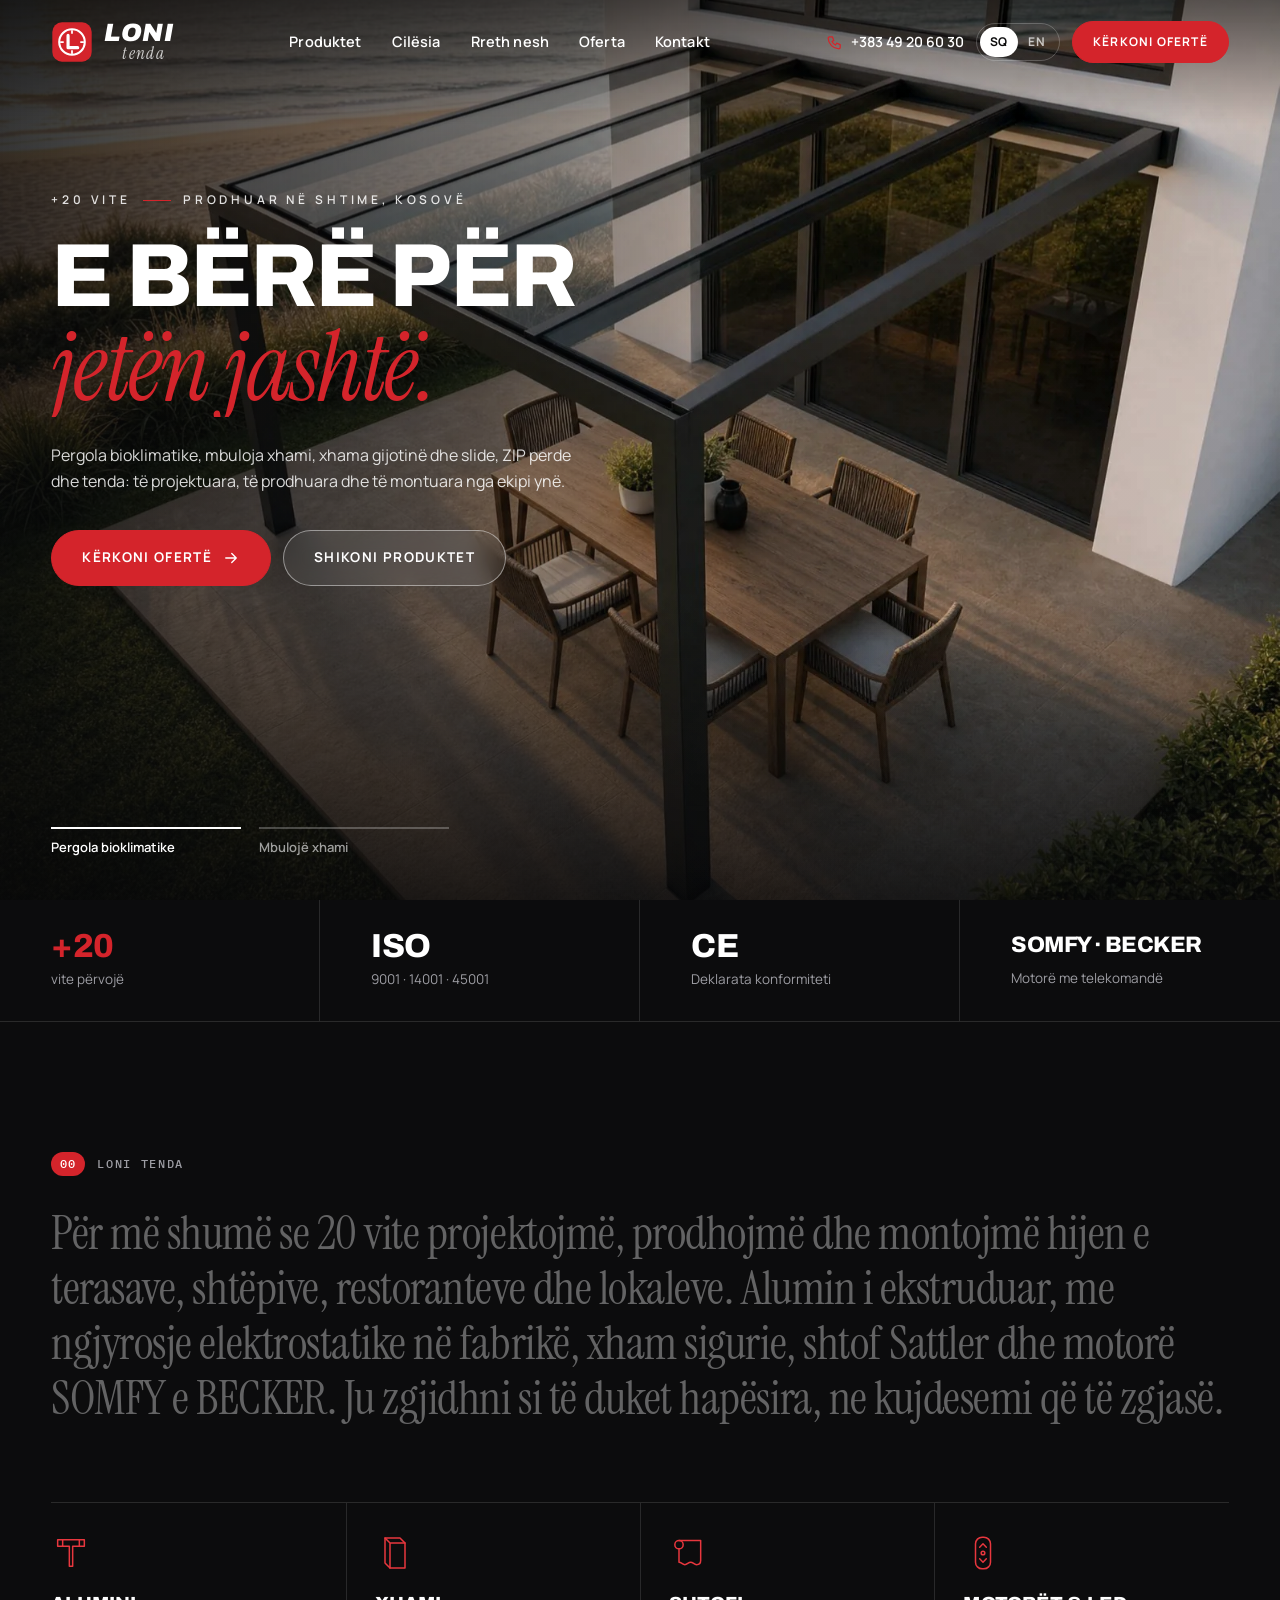
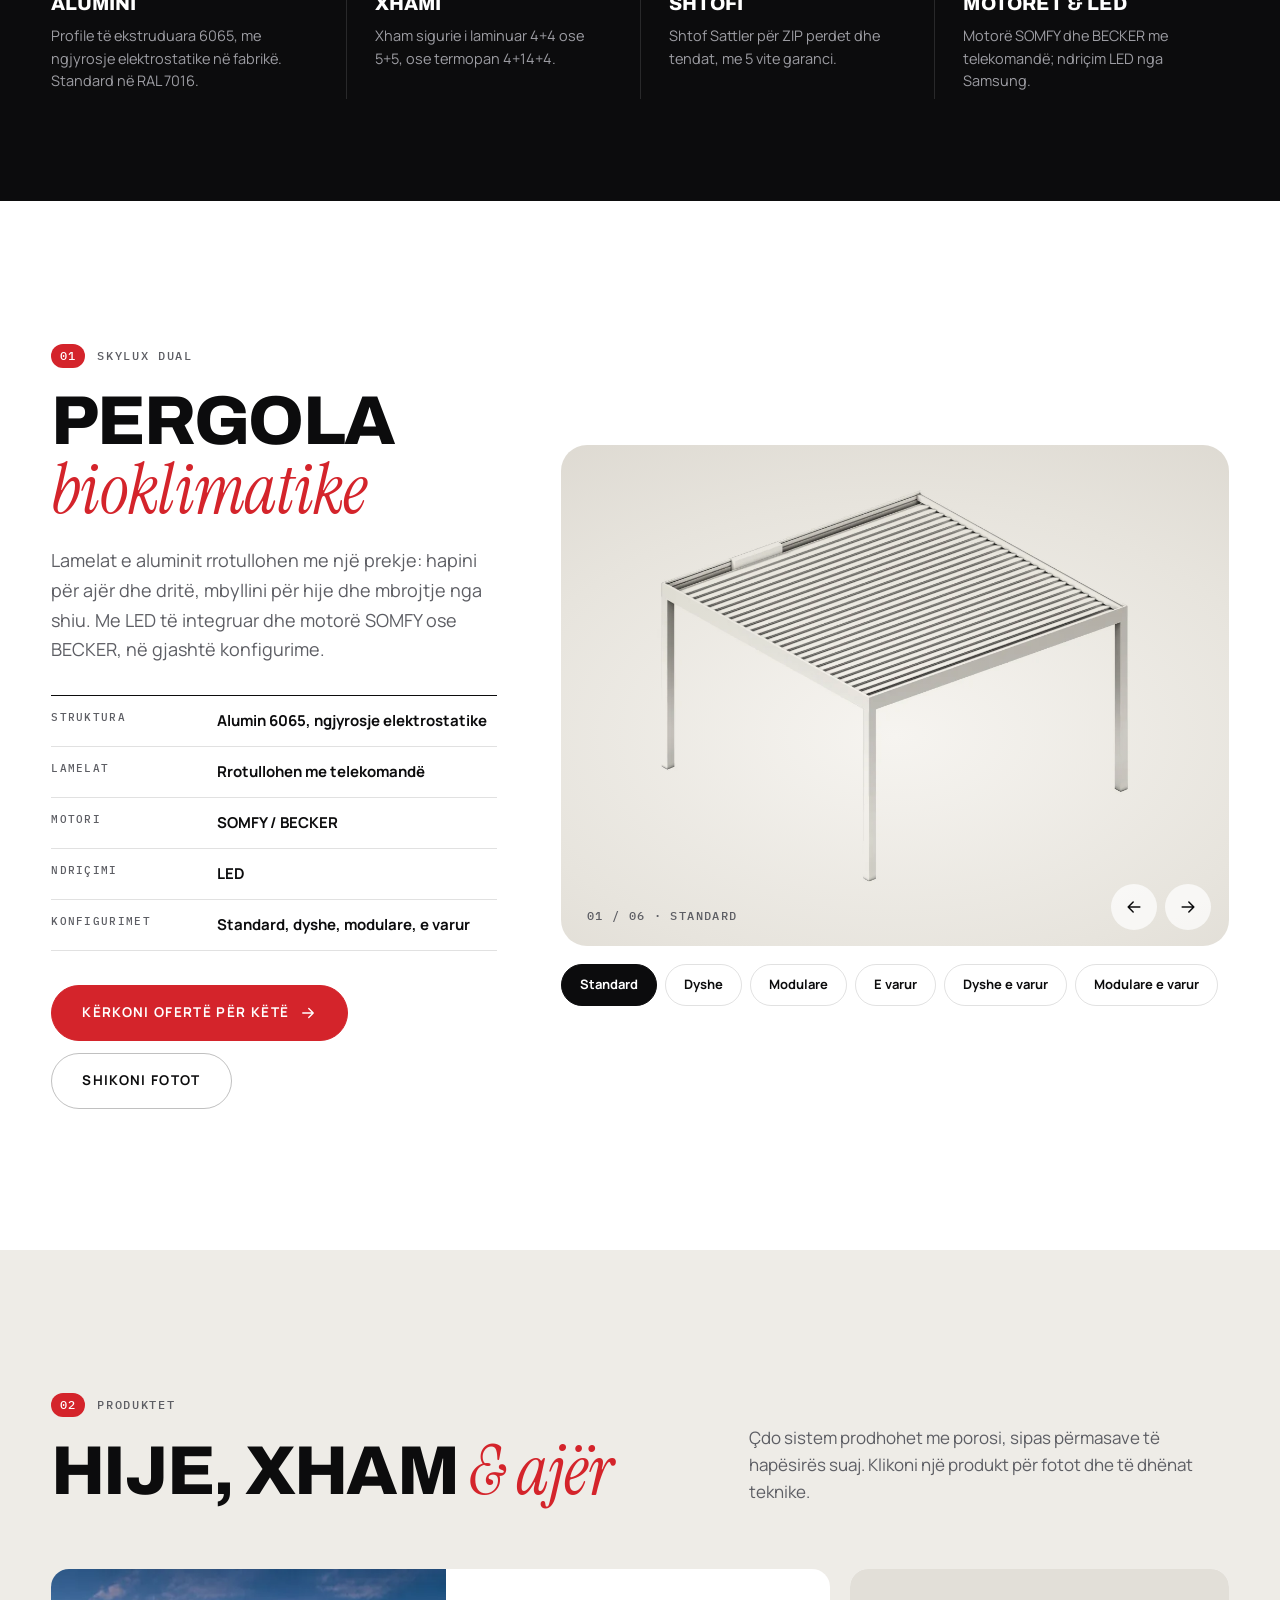
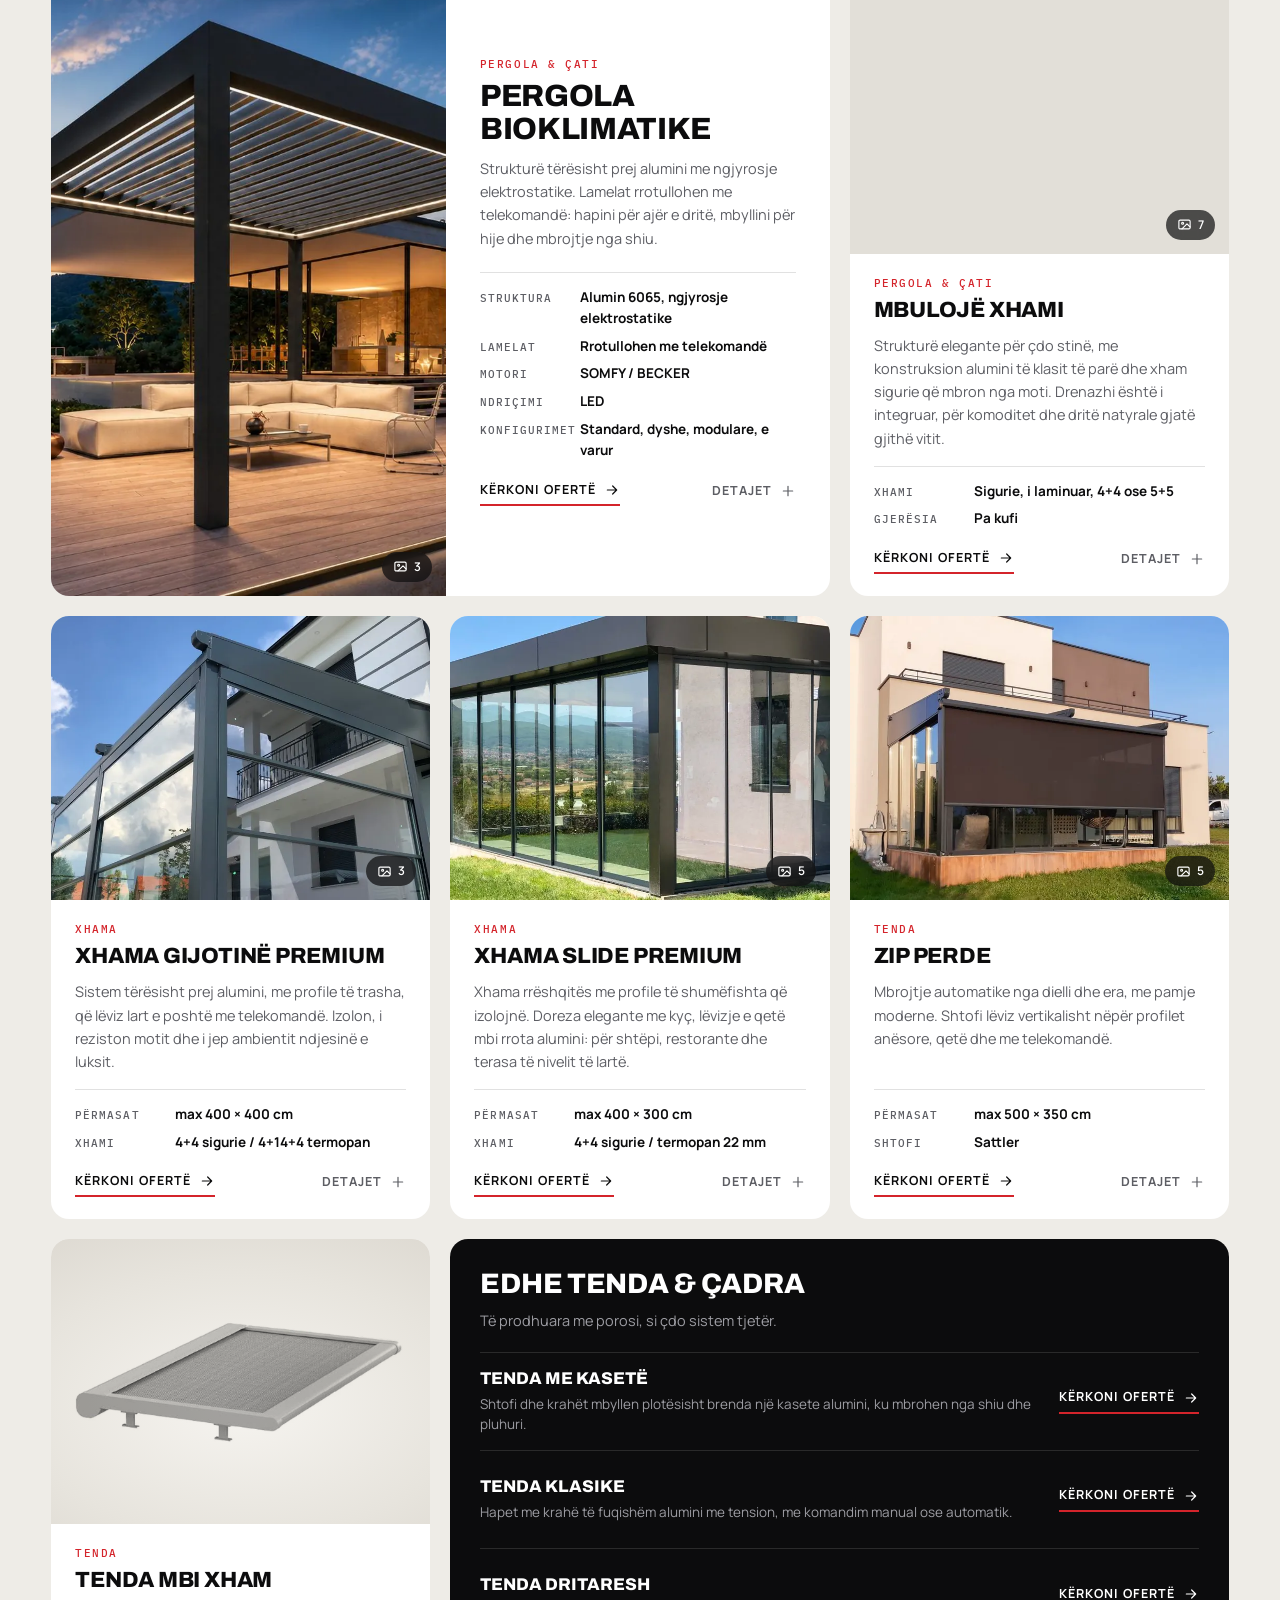
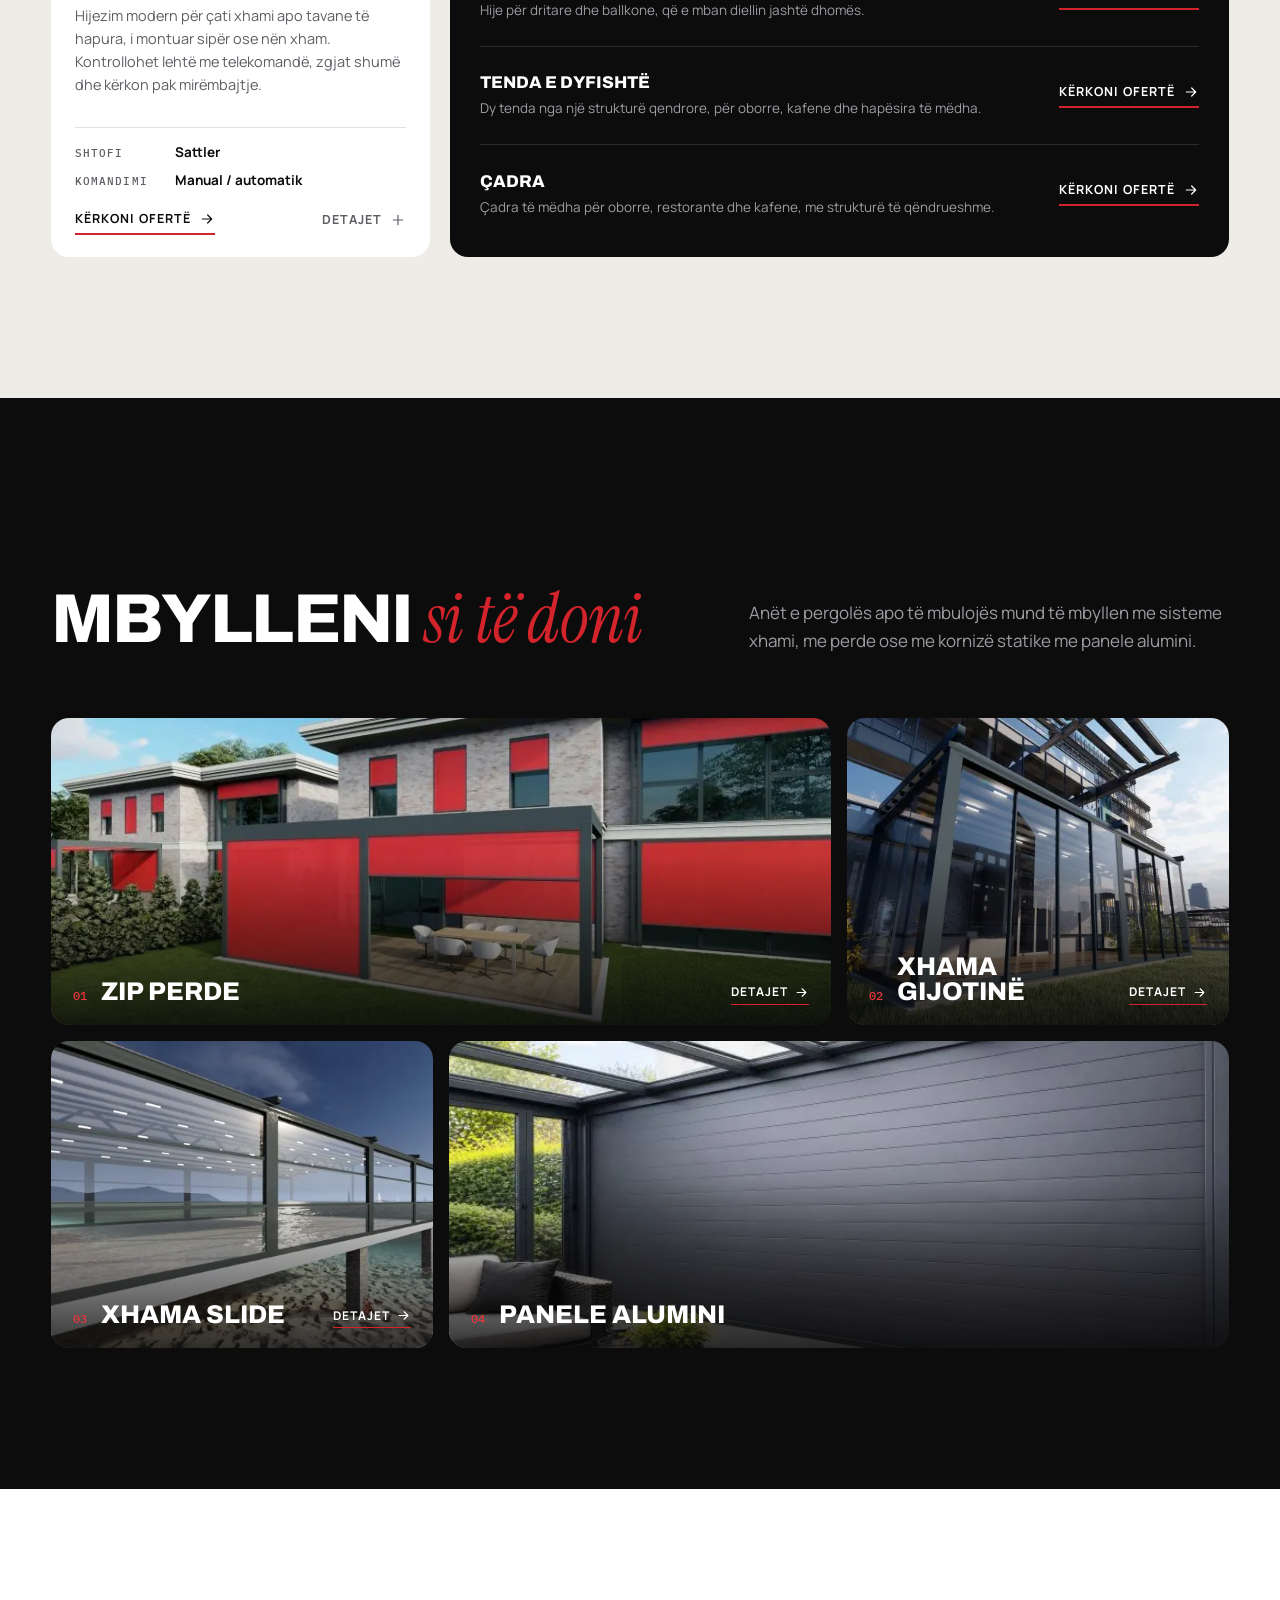
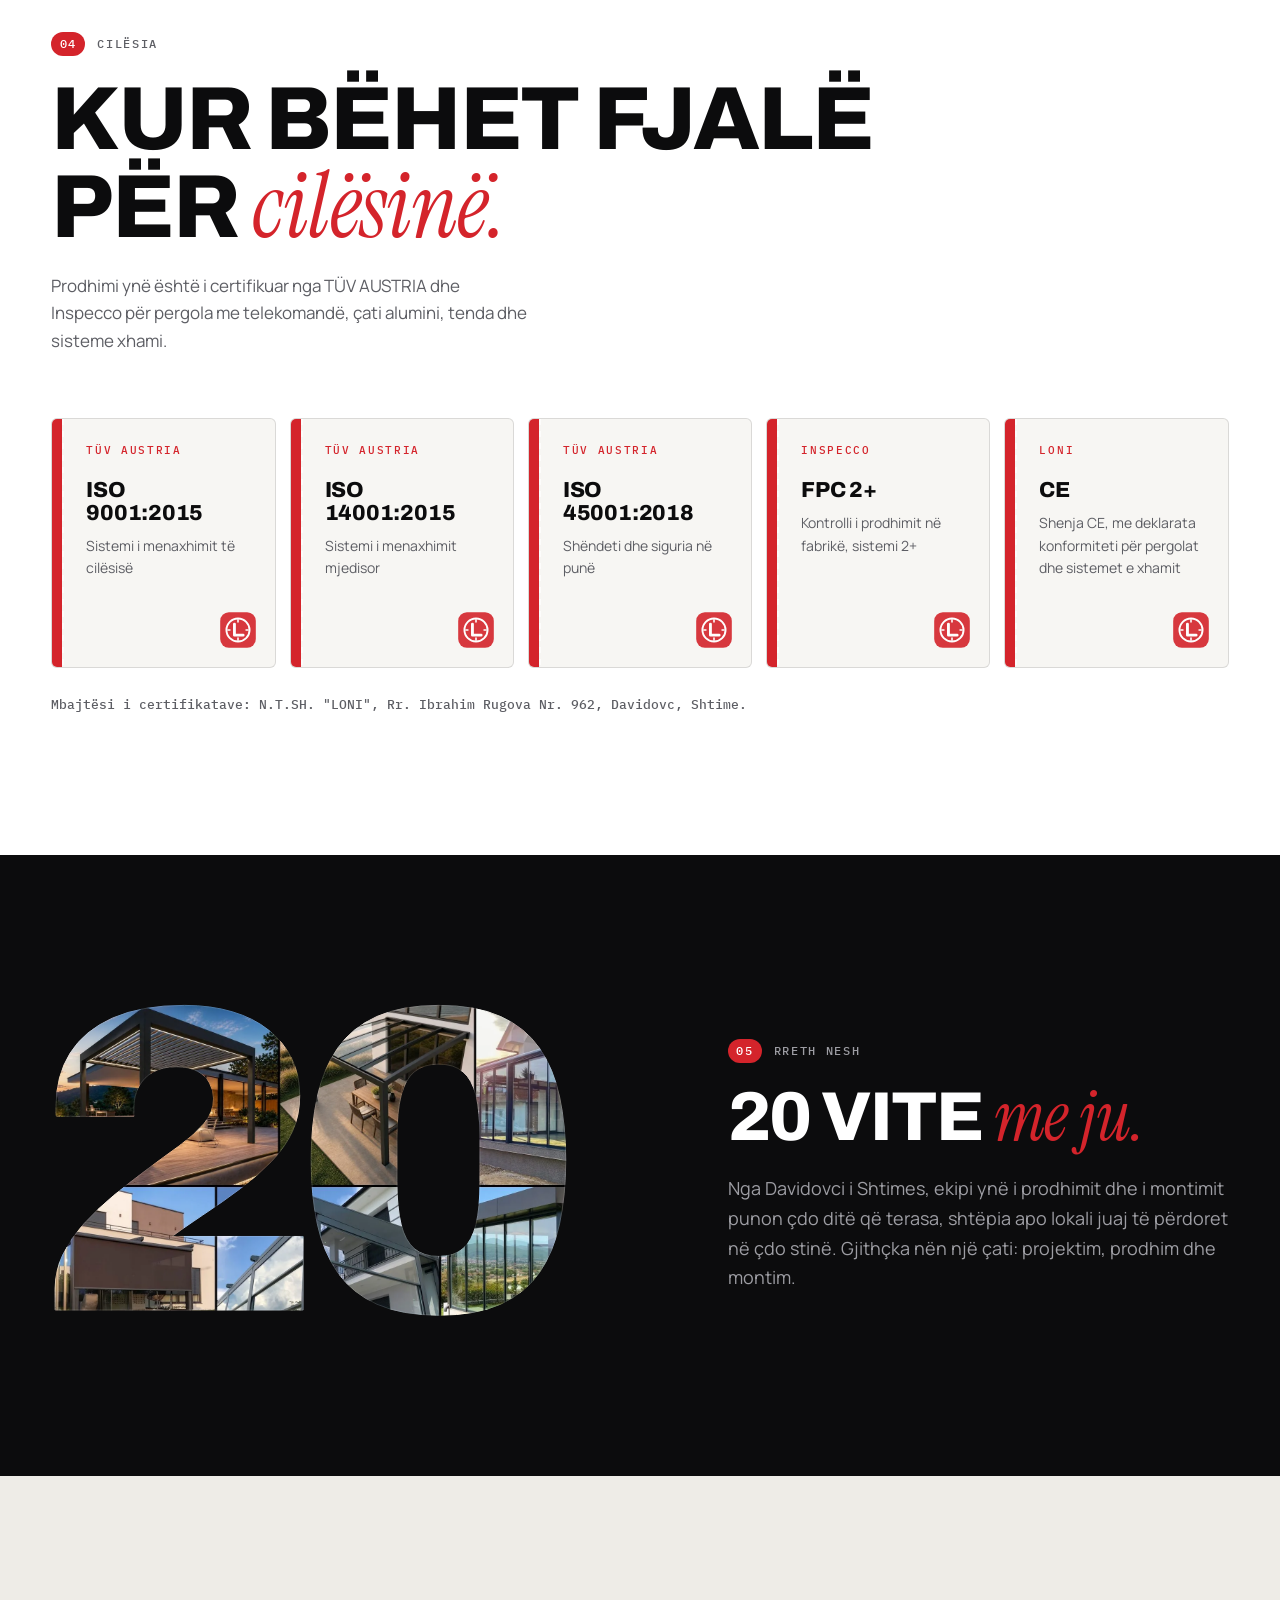
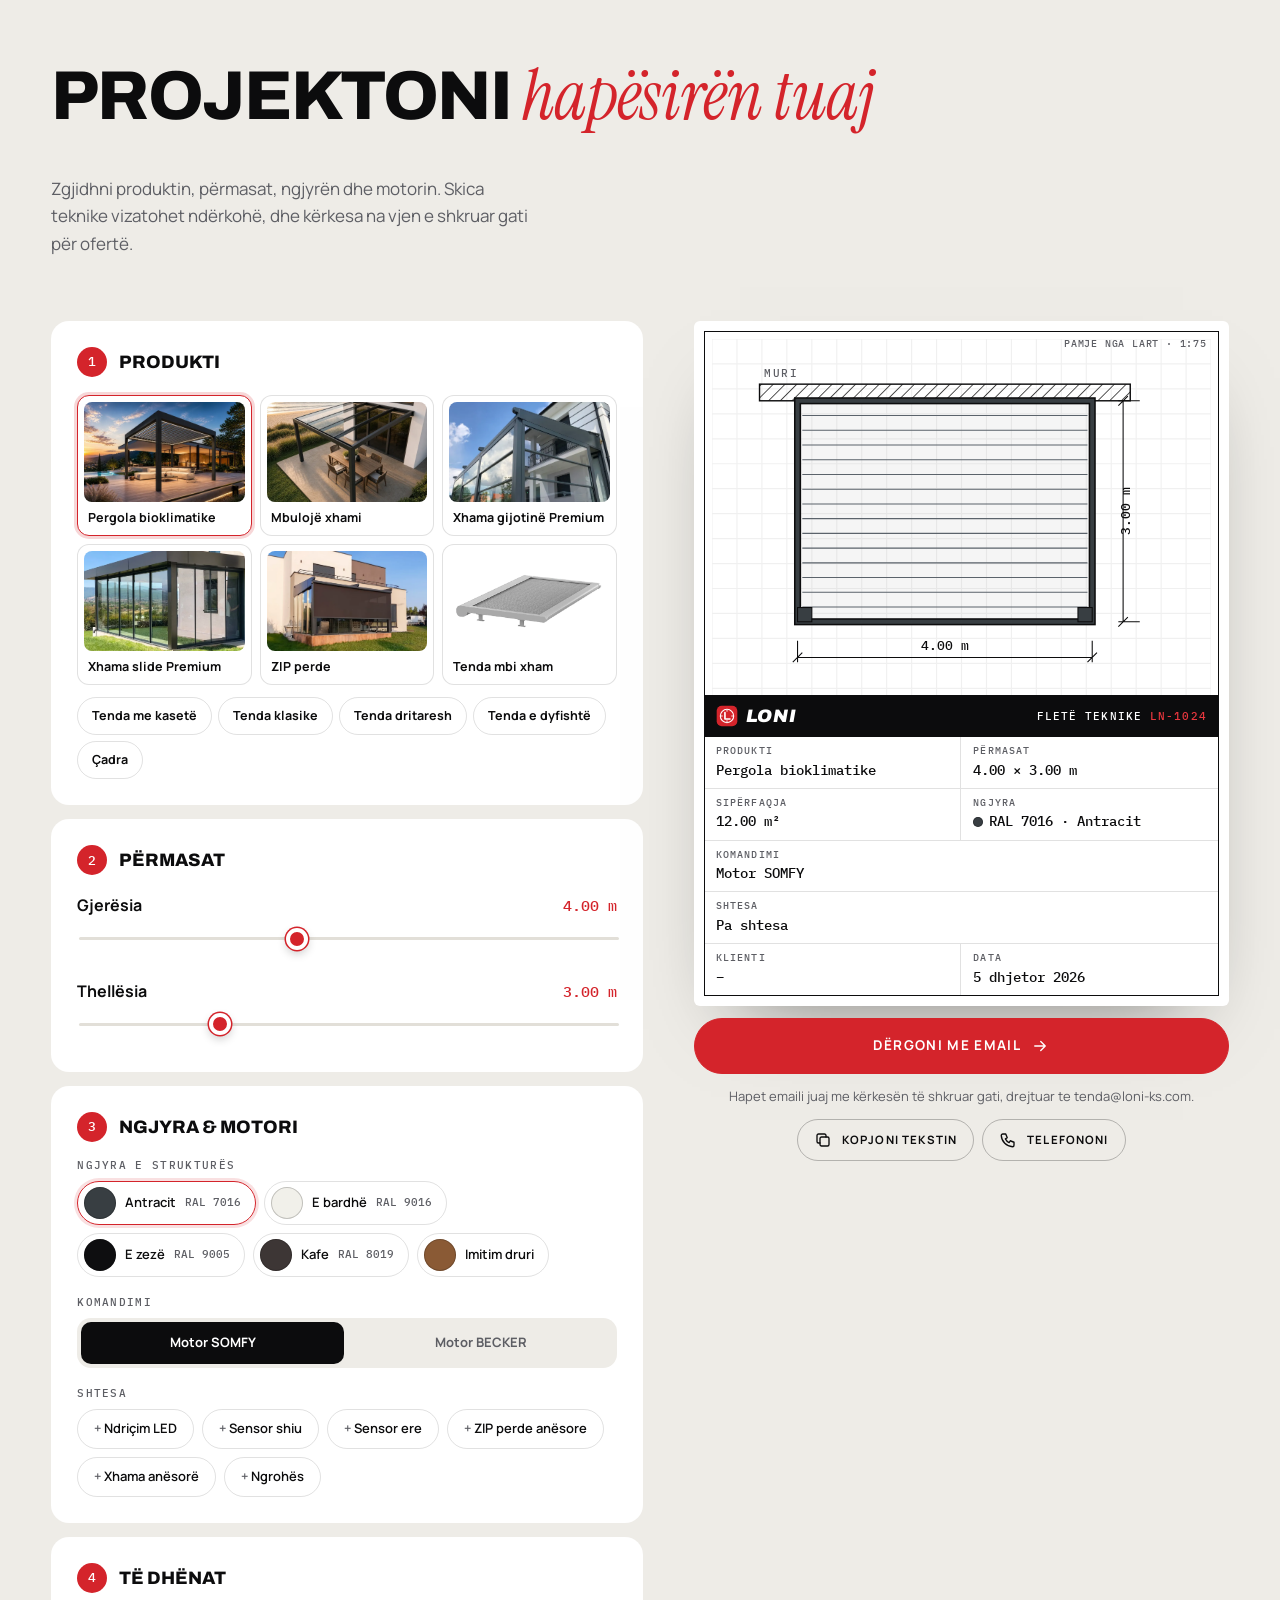
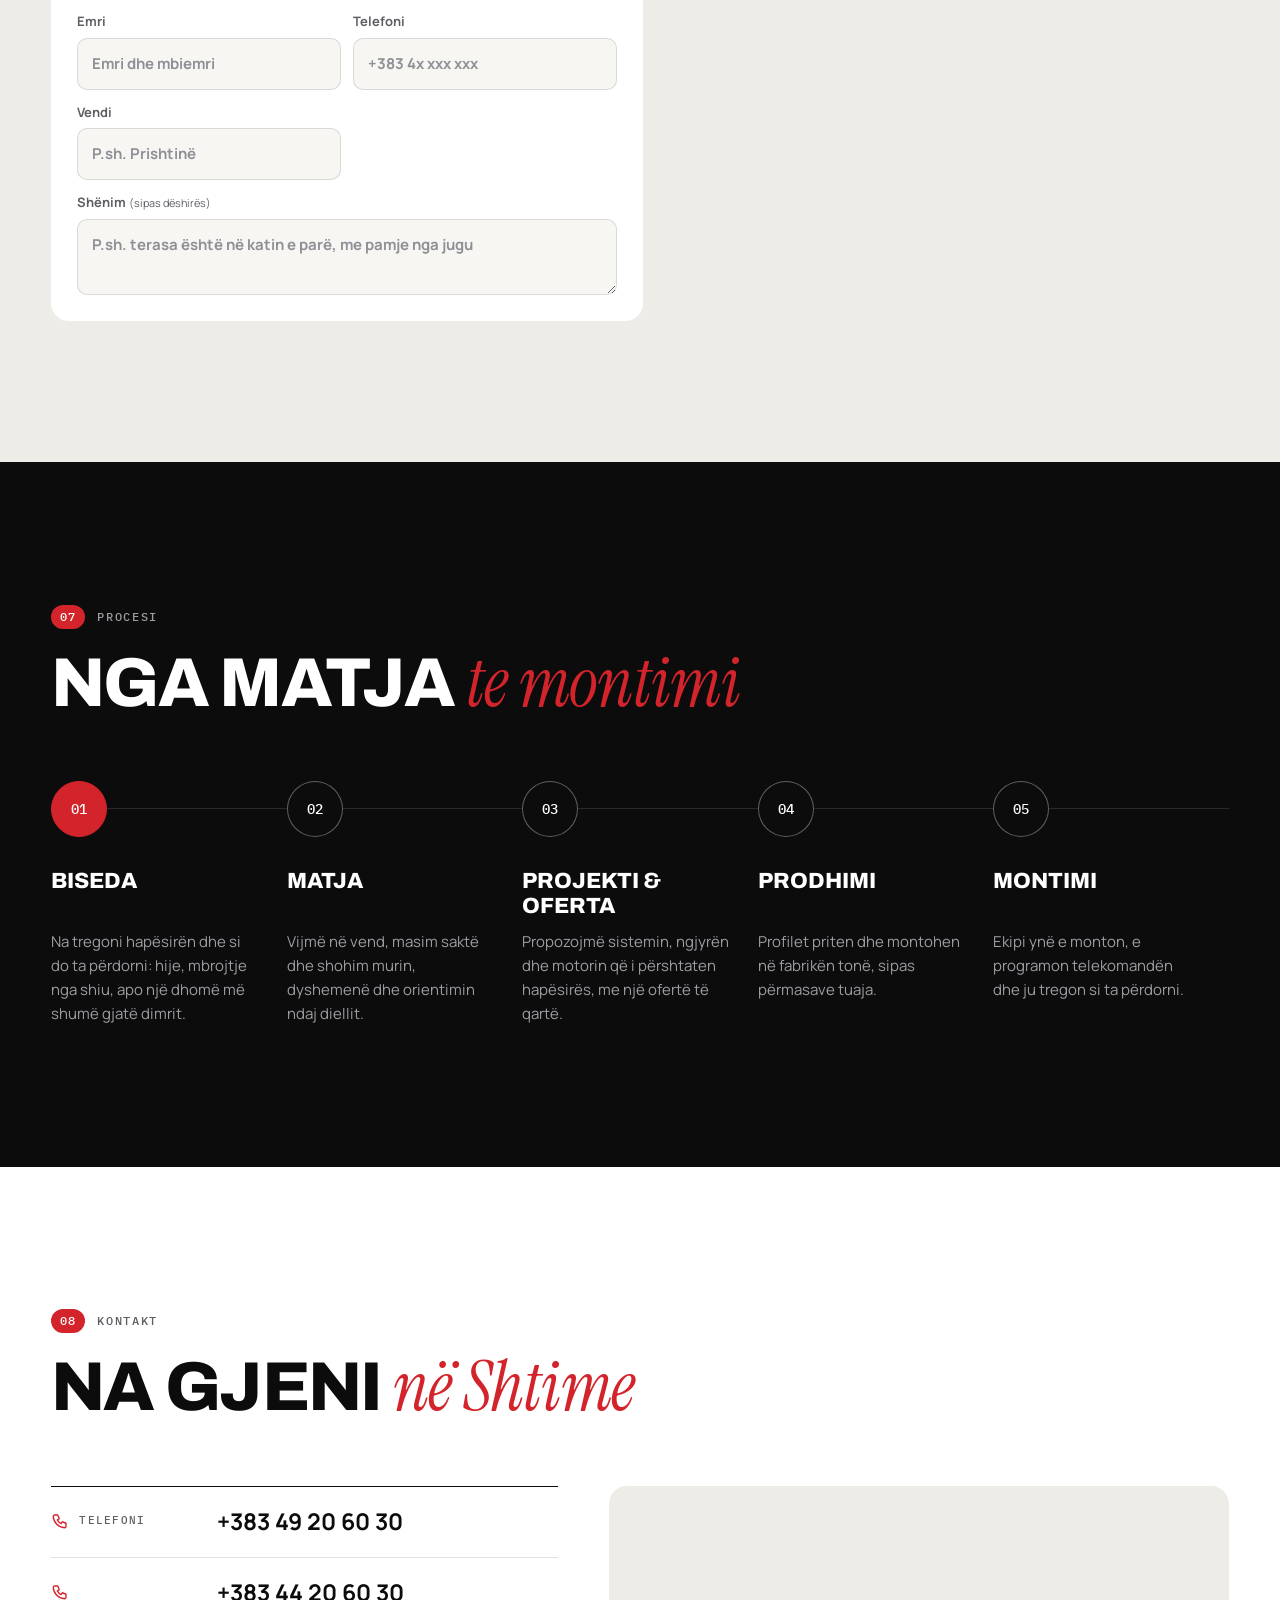
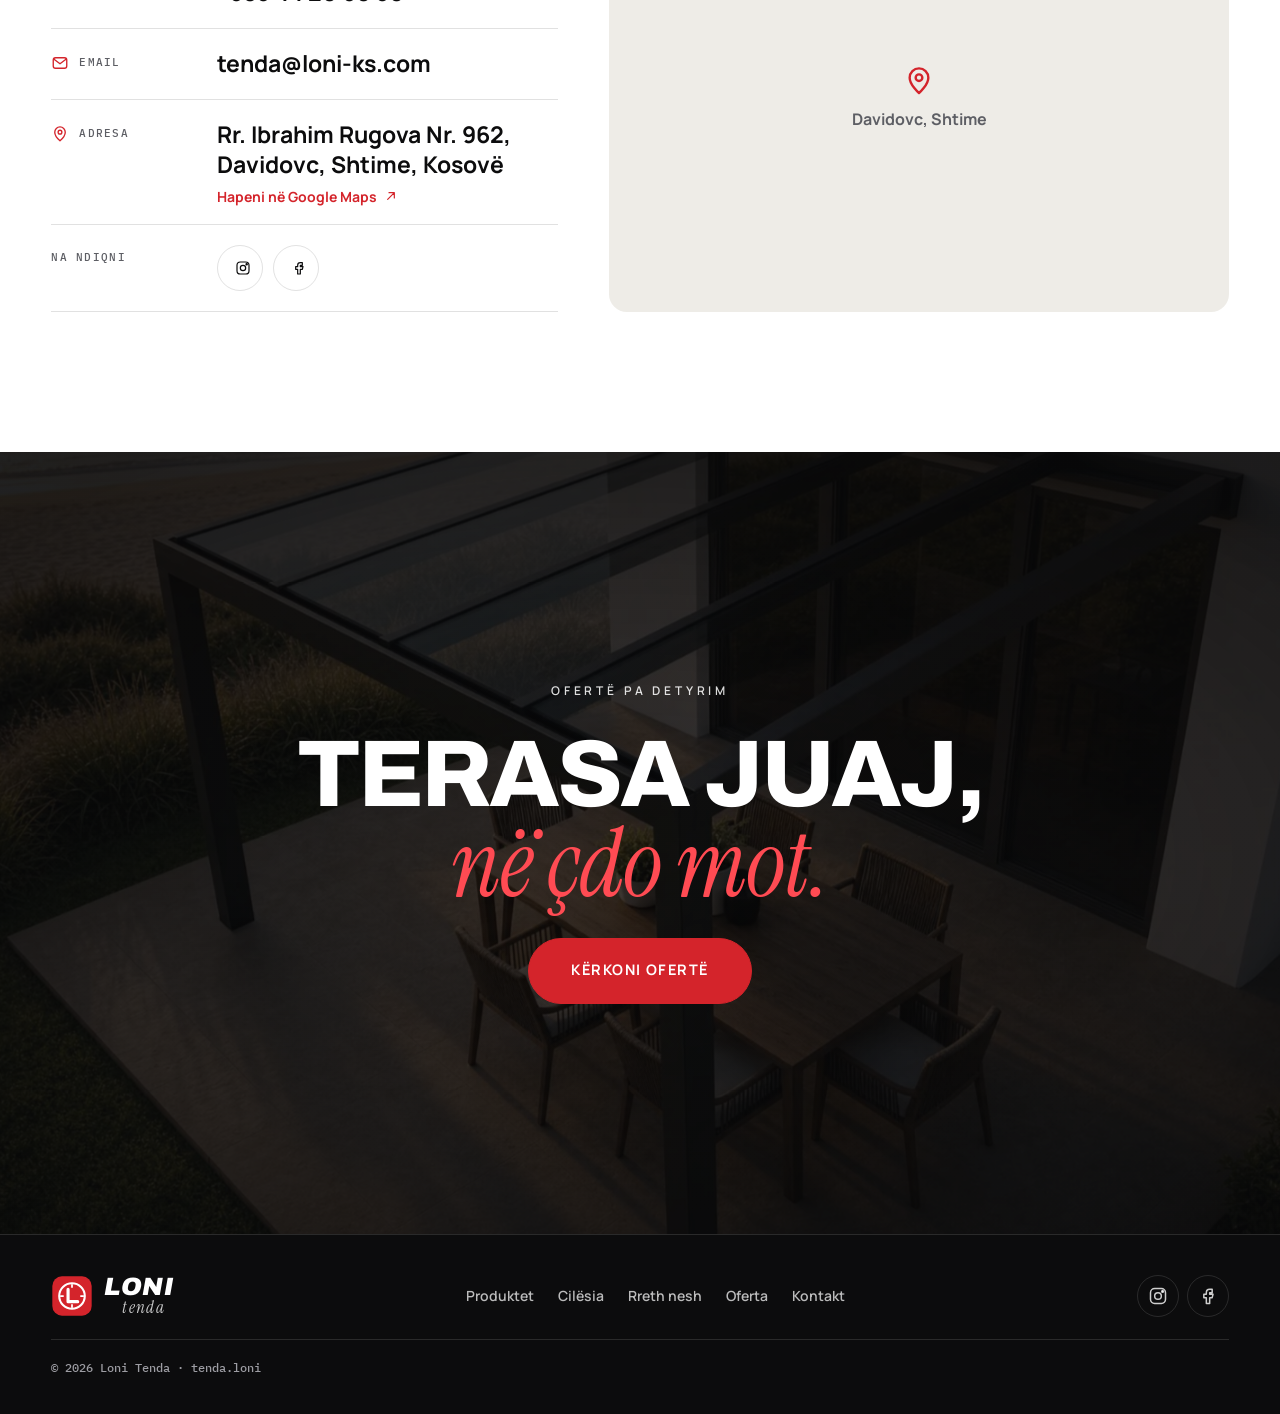
==== commit ee0500db: "Final review pass: formal address, focus and layout fixes, tidy-up Copy - Every button and label use" ====
--- a/index.html
+++ b/index.html
@@ -4,7 +4,7 @@
   <meta charset="utf-8" />
   <meta name="viewport" content="width=device-width, initial-scale=1, viewport-fit=cover" />
   <title>Loni Tenda · Pergola bioklimatike, xhama dhe tenda · Shtime, Kosovë</title>
-  <meta name="description" content="Loni Tenda: +20 vite prodhim në Shtime. Pergola bioklimatike, mbulojë xhami, xhama gijotinë dhe slide, ZIP perde dhe tenda. Certifikuar ISO 9001, 14001 dhe 45001, me shenjën CE. Kërkoni ofertë." />
+  <meta name="description" content="Loni Tenda: +20 vite prodhim në Shtime. Pergola bioklimatike, mbuloja xhami, xhama gijotinë dhe slide, ZIP perde dhe tenda. E certifikuar me ISO 9001, 14001 dhe 45001, me shenjën CE. Kërkoni ofertë." />
   <meta name="theme-color" content="#0c0c0d" />
   <link rel="canonical" href="https://ariongj.github.io/LoniKS/" />
   <meta property="og:type" content="website" />
@@ -51,8 +51,8 @@
   }
   </script>
 </head>
-<body class="is-loading">
-  <a class="skip-link" href="#main" data-i18n="skip">Kalo te përmbajtja</a>
+<body>
+  <a class="skip-link" href="#main" data-i18n="skip">Kaloni te përmbajtja</a>
 
   <!-- Loader: the badge, then the louvres open -->
   <div class="loader" id="loader" aria-hidden="true">
@@ -84,7 +84,7 @@
         <a href="#story"><span data-i18n="nav.story">Rreth nesh</span></a>
         <a href="#offer"><span data-i18n="nav.offer">Oferta</span></a>
         <a href="#contact"><span data-i18n="nav.contact">Kontakt</span></a>
-        <a class="btn btn--red nav__cta" href="#offer" data-i18n="cta.offer">Kërko ofertë</a>
+        <a class="btn btn--red nav__cta" href="#offer" data-i18n="cta.offer">Kërkoni ofertë</a>
       </nav>
       <div class="header__tools">
         <a class="header__phone" id="headerPhone" href="tel:+38349206030"><svg class="i" viewBox="0 0 24 24" aria-hidden="true"><path d="M5 4h4l2 5-2.5 1.5a11 11 0 0 0 5 5L15 13l5 2v4a2 2 0 0 1-2 2A16 16 0 0 1 3 6a2 2 0 0 1 2-2"/></svg><span>+383&nbsp;49&nbsp;20&nbsp;60&nbsp;30</span></a>
@@ -92,8 +92,8 @@
           <button type="button" data-lang="sq" aria-pressed="true">SQ</button>
           <button type="button" data-lang="en" aria-pressed="false">EN</button>
         </div>
-        <a class="btn btn--red header__cta" href="#offer" data-magnetic data-i18n="cta.offer">Kërko ofertë</a>
-        <button class="burger" id="burger" type="button" aria-expanded="false" aria-controls="nav" aria-label="Menu">
+        <a class="btn btn--red header__cta" href="#offer" data-magnetic data-i18n="cta.offer">Kërkoni ofertë</a>
+        <button class="burger" id="burger" type="button" aria-expanded="false" aria-controls="nav" aria-label="Menyja">
           <span></span><span></span>
         </button>
       </div>
@@ -111,12 +111,12 @@
 
       <div class="hero__inner">
         <div class="hero__copy">
-          <p class="eyebrow"><span>+<span class="js-years">20</span> <span data-i18n="hero.years">vite</span></span><i></i><span data-i18n="hero.made">Prodhuar në Shtime, Kosovë</span></p>
+          <p class="eyebrow"><span><span class="js-yplus">+20</span> <span data-i18n="hero.years">vite</span></span><i></i><span data-i18n="hero.made">Prodhuar në Shtime, Kosovë</span></p>
           <h1 id="heroTitle" class="hero__title" data-i18n-html="hero.title"><span class="line">E bërë për</span><span class="line"><em>jetën jashtë.</em></span></h1>
-          <p class="hero__lead" data-i18n="hero.lead">Pergola bioklimatike, mbulojë xhami, xhama gijotinë dhe slide, ZIP perde dhe tenda: të projektuara, të prodhuara dhe të montuara nga ekipi ynë.</p>
+          <p class="hero__lead" data-i18n="hero.lead">Pergola bioklimatike, mbuloja xhami, xhama gijotinë dhe slide, ZIP perde dhe tenda: të projektuara, të prodhuara dhe të montuara nga ekipi ynë.</p>
           <div class="hero__actions">
-            <a class="btn btn--red btn--lg" href="#offer" data-magnetic><span data-i18n="cta.offer">Kërko ofertë</span><svg class="i" viewBox="0 0 24 24" aria-hidden="true"><path d="M5 12h14M13 6l6 6-6 6"/></svg></a>
-            <a class="btn btn--glass btn--lg" href="#products" data-magnetic><span data-i18n="cta.products">Shiko produktet</span></a>
+            <a class="btn btn--red btn--lg" href="#offer" data-magnetic><span data-i18n="cta.offer">Kërkoni ofertë</span><svg class="i" viewBox="0 0 24 24" aria-hidden="true"><path d="M5 12h14M13 6l6 6-6 6"/></svg></a>
+            <a class="btn btn--glass btn--lg" href="#products" data-magnetic><span data-i18n="cta.products">Shikoni produktet</span></a>
           </div>
         </div>
 
@@ -132,7 +132,7 @@
 
     <!-- Proof bar -->
     <ul class="proof">
-      <li><b>+<span class="js-years">20</span></b><span data-i18n="proof.years">vite përvojë</span></li>
+      <li><b class="js-yplus">+20</b><span data-i18n="proof.years">vite përvojë</span></li>
       <li><b>ISO</b><span>9001 · 14001 · 45001</span></li>
       <li><b>CE</b><span data-i18n="proof.ce">Deklarata konformiteti</span></li>
       <li><b>SOMFY · BECKER</b><span data-i18n="proof.motors">Motorë me telekomandë</span></li>
@@ -142,7 +142,7 @@
     <section class="intro" id="intro" aria-label="Loni">
       <div class="container intro__grid">
         <p class="kicker reveal"><span class="kicker__n">00</span><span>Loni tenda</span></p>
-        <p class="manifesto" id="manifesto" data-i18n="intro.text">Për më shumë se 20 vite projektojmë, prodhojmë dhe montojmë hijen e terasave, shtëpive, restoranteve dhe lokaleve. Alumin i ekstruduar dhe i ngjyrosur me pluhur në fabrikë, xham sigurie, shtof Sattler dhe motorë SOMFY e BECKER. Ju zgjidhni si të duket hapësira, ne kujdesemi që të zgjasë.</p>
+        <p class="manifesto" id="manifesto" data-i18n="intro.text">Për më shumë se 20 vite projektojmë, prodhojmë dhe montojmë hijen e terasave, shtëpive, restoranteve dhe lokaleve. Alumin i ekstruduar, me ngjyrosje elektrostatike në fabrikë, xham sigurie, shtof Sattler dhe motorë SOMFY e BECKER. Ju zgjidhni si të duket hapësira, ne kujdesemi që të zgjasë.</p>
         <ul class="materials" id="materials"></ul>
       </div>
     </section>
@@ -153,12 +153,12 @@
         <div class="feature__head">
           <p class="kicker reveal"><span class="kicker__n">01</span><span id="featureKicker">Skylux Dual</span></p>
           <h2 id="featureTitle" class="h2 reveal" data-i18n-html="feature.title">Pergola <em>bioklimatike</em></h2>
-          <p class="lead reveal" data-i18n="feature.lead">Lamelat e aluminit rrotullohen me një prekje: hapini për ajër dhe dritë, mbyllini për hije dhe shi. Me LED të integruar dhe motorë SOMFY ose BECKER, në gjashtë konfigurime.</p>
+          <p class="lead reveal" data-i18n="feature.lead">Lamelat e aluminit rrotullohen me një prekje: hapini për ajër dhe dritë, mbyllini për hije dhe mbrojtje nga shiu. Me LED të integruar dhe motorë SOMFY ose BECKER, në gjashtë konfigurime.</p>
         </div>
         <div class="configs reveal">
           <div class="configs__stage">
-            <div class="configs__imgs" id="configStage" aria-live="polite"></div>
-            <span class="configs__label" id="configLabel"></span>
+            <div class="configs__imgs" id="configStage"></div>
+            <span class="configs__label" id="configLabel" aria-live="polite"></span>
             <div class="configs__nav">
               <button type="button" class="round" id="configPrev" data-i18n-attr="aria-label:prev" aria-label="E mëparshmja"><svg class="i" viewBox="0 0 24 24" aria-hidden="true"><path d="M19 12H5M11 6l-6 6 6 6"/></svg></button>
               <button type="button" class="round" id="configNext" data-i18n-attr="aria-label:next" aria-label="Tjetra"><svg class="i" viewBox="0 0 24 24" aria-hidden="true"><path d="M5 12h14M13 6l6 6-6 6"/></svg></button>
@@ -169,8 +169,8 @@
         <div class="feature__details">
           <dl class="specs reveal" id="featureSpecs"></dl>
           <div class="feature__actions reveal">
-            <button type="button" class="btn btn--red btn--lg" data-quote="pergola"><span data-i18n="cta.offerThis">Kërko ofertë për këtë</span><svg class="i" viewBox="0 0 24 24" aria-hidden="true"><path d="M5 12h14M13 6l6 6-6 6"/></svg></button>
-            <button type="button" class="btn btn--line btn--lg" data-gallery="pergola" data-i18n="cta.photos">Shiko fotot</button>
+            <button type="button" class="btn btn--red btn--lg" data-quote="pergola"><span data-i18n="cta.offerThis">Kërkoni ofertë për këtë</span><svg class="i" viewBox="0 0 24 24" aria-hidden="true"><path d="M5 12h14M13 6l6 6-6 6"/></svg></button>
+            <button type="button" class="btn btn--line btn--lg" data-gallery="pergola" data-i18n="cta.photos">Shikoni fotot</button>
           </div>
         </div>
       </div>
@@ -236,7 +236,7 @@
         <div class="section-head section-head--row">
           <div>
             <p class="kicker reveal"><span class="kicker__n">06</span><span data-i18n="offer.kicker">Oferta</span></p>
-            <h2 id="offerTitle" class="h2 reveal" data-i18n-html="offer.title">Projektoni <em>hapësirën tuaj</em></h2>
+            <h2 id="offerTitle" class="h2 reveal" tabindex="-1" data-i18n-html="offer.title">Projektoni <em>hapësirën tuaj</em></h2>
           </div>
           <p class="section-head__lead reveal" data-i18n="offer.lead">Zgjidhni produktin, përmasat, ngjyrën dhe motorin. Skica teknike vizatohet ndërkohë, dhe kërkesa na vjen e shkruar gati për ofertë.</p>
         </div>
@@ -312,7 +312,7 @@
             </div>
             <p class="form-error" id="formError" role="alert" hidden></p>
             <button type="submit" form="offerForm" class="btn btn--red btn--lg btn--block" id="offerSubmit">
-              <span id="submitLabel">Dërgo kërkesën</span>
+              <span id="submitLabel">Dërgoni kërkesën</span>
               <svg class="i" viewBox="0 0 24 24" aria-hidden="true"><path d="M5 12h14M13 6l6 6-6 6"/></svg>
             </button>
             <p class="sheet__fine" id="formFine"></p>
@@ -364,7 +364,7 @@
       <div class="container finale__inner">
         <p class="eyebrow eyebrow--center" data-i18n="finale.eyebrow">Ofertë pa detyrim</p>
         <h2 class="finale__title reveal" id="finaleTitle" data-i18n-html="finale.title">Terasa juaj, <em>në çdo mot.</em></h2>
-        <a class="btn btn--red btn--xl reveal" href="#offer" data-magnetic data-i18n="cta.offer">Kërko ofertë</a>
+        <a class="btn btn--red btn--xl reveal" href="#offer" data-magnetic data-i18n="cta.offer">Kërkoni ofertë</a>
       </div>
     </section>
   </main>
@@ -389,10 +389,10 @@
 
   <!-- Mobile bar -->
   <nav class="dock" id="dock" data-i18n-attr="aria-label:dock" aria-label="Kontakt i shpejtë">
-    <a class="dock__icon" id="dockCall" href="tel:+38349206030" data-i18n-attr="aria-label:call" aria-label="Telefono">
+    <a class="dock__icon" id="dockCall" href="tel:+38349206030" data-i18n-attr="aria-label:call" aria-label="Telefononi">
       <svg class="i" viewBox="0 0 24 24" aria-hidden="true"><path d="M5 4h4l2 5-2.5 1.5a11 11 0 0 0 5 5L15 13l5 2v4a2 2 0 0 1-2 2A16 16 0 0 1 3 6a2 2 0 0 1 2-2"/></svg>
     </a>
-    <a class="btn btn--red dock__cta" href="#offer" data-i18n="cta.offer">Kërko ofertë</a>
+    <a class="btn btn--red dock__cta" href="#offer" data-i18n="cta.offer">Kërkoni ofertë</a>
   </nav>
 
   <!-- Product gallery -->
@@ -404,12 +404,12 @@
       <div class="viewer__thumbs" id="viewerThumbs"></div>
     </div>
     <div class="viewer__info">
-      <button type="button" class="viewer__close" id="viewerClose" data-i18n-attr="aria-label:close" aria-label="Mbyll"><svg class="i" viewBox="0 0 24 24" aria-hidden="true"><path d="M6 6l12 12M18 6 6 18"/></svg></button>
+      <button type="button" class="viewer__close" id="viewerClose" autofocus data-i18n-attr="aria-label:close" aria-label="Mbyllni"><svg class="i" viewBox="0 0 24 24" aria-hidden="true"><path d="M6 6l12 12M18 6 6 18"/></svg></button>
       <p class="viewer__cat" id="viewerCat"></p>
       <h2 class="viewer__title" id="viewerTitle"></h2>
       <p class="viewer__text" id="viewerText"></p>
       <dl class="specs specs--compact" id="viewerSpecs"></dl>
-      <button type="button" class="btn btn--red btn--lg btn--block" id="viewerQuote"><span data-i18n="cta.offerThis">Kërko ofertë për këtë</span><svg class="i" viewBox="0 0 24 24" aria-hidden="true"><path d="M5 12h14M13 6l6 6-6 6"/></svg></button>
+      <button type="button" class="btn btn--red btn--lg btn--block" id="viewerQuote"><span data-i18n="cta.offerThis">Kërkoni ofertë për këtë</span><svg class="i" viewBox="0 0 24 24" aria-hidden="true"><path d="M5 12h14M13 6l6 6-6 6"/></svg></button>
     </div>
   </dialog>
 
--- a/css/styles.css
+++ b/css/styles.css
@@ -14,9 +14,7 @@
   --studio: radial-gradient(95% 75% at 50% 58%, #f6f4f0 0%, #e7e4dd 62%, #dcd8d0 100%);
   --black: #0c0c0d;
   --ink: #111113;
-  --ink-2: #17171a;
   --ink-3: #202024;
-  --ink-4: #2c2c31;
   --white: #fff;
   --paper: #f7f6f3;
   --stone: #eeece7;
@@ -64,7 +62,6 @@
 fieldset { border: 0; margin: 0; padding: 0; min-width: 0; }
 legend { padding: 0; }
 .container { width: 100%; max-width: var(--max); margin: 0 auto; padding: 0 var(--gutter); }
-.sr-only { position: absolute; width: 1px; height: 1px; overflow: hidden; clip: rect(0 0 0 0); white-space: nowrap; }
 .i { width: 20px; height: 20px; flex: none; fill: none; stroke: currentColor; stroke-width: 1.8; stroke-linecap: round; stroke-linejoin: round; }
 :focus-visible { outline: 2px solid var(--red); outline-offset: 3px; border-radius: 6px; }
 ::selection { background: var(--red); color: #fff; }
@@ -124,6 +121,7 @@
   letter-spacing: -.025em; text-transform: uppercase; margin-top: 20px;
 }
 .h2--xl { font-size: clamp(42px, 7vw, 108px); }
+.h2 em { white-space: nowrap; }
 .h2 em, .hero__title em, .finale__title em {
   font-family: var(--serif); font-style: italic; font-weight: 400;
   text-transform: none; letter-spacing: -.01em; color: var(--red);
@@ -143,8 +141,7 @@
 .loader { position: fixed; inset: 0; z-index: 500; display: grid; place-items: center; transition: visibility 0s 1.3s; }
 .loader__mark { width: 64px; height: 64px; animation: pop .7s var(--ease) both; }
 @keyframes pop { from { transform: scale(.6); opacity: 0; } to { transform: none; opacity: 1; } }
-.loader__slats { position: absolute; inset: 0; display: grid; grid-template-rows: repeat(8, 1fr); perspective: 1400px; pointer-events: none; }
-.loader__slats { z-index: -1; }
+.loader__slats { position: absolute; inset: 0; z-index: -1; display: grid; grid-template-rows: repeat(8, 1fr); perspective: 1400px; pointer-events: none; }
 .loader__slats i { display: block; margin-bottom: -1px; background: var(--black); transform-origin: center; transition: transform .9s var(--ease-io); }
 .loader.is-done { visibility: hidden; }
 .loader.is-done .loader__mark { opacity: 0; transform: scale(.8); transition: opacity .25s, transform .25s; }
@@ -234,7 +231,6 @@
   padding: calc(var(--header-h) + clamp(40px, 12vh, 140px)) var(--gutter) clamp(24px, 4vh, 40px);
 }
 .hero__copy { max-width: min(800px, 62vw); }
-.hero__lead { max-width: 520px; }
 .hero__title {
   margin-top: 26px; font: 800 clamp(48px, min(7vw, 11vh), 112px)/.92 var(--display);
   letter-spacing: -.03em; text-transform: uppercase; color: #fff;
@@ -330,6 +326,8 @@
 .card--wide .card__media { flex: 1.25; aspect-ratio: auto; min-height: 420px; }
 .card--wide .card__body { flex: 1; padding: 34px; justify-content: center; }
 .card--wide .card__title { font-size: clamp(26px, 2.4vw, 34px); }
+.card--wide .card__text { flex: none; }
+.card--wide .card__keys { margin-top: 22px; }
 .card--list { grid-column: span var(--span3, 1); padding: 30px 30px 14px; background: var(--black); color: #fff; }
 .card--list:hover { box-shadow: none; }
 .card--list .card__title { margin-top: 0; font-size: clamp(24px, 2.2vw, 30px); }
@@ -349,7 +347,9 @@
 .card__title { margin-top: 10px; font: 800 22px/1.05 var(--display); text-transform: uppercase; letter-spacing: -.01em; }
 .card__text { margin-top: 12px; font-size: 14.5px; color: var(--muted-dark); flex: 1; }
 .card__keys { display: grid; gap: 6px; margin-top: 16px; padding-top: 14px; border-top: 1px solid var(--line-dark); font-size: 13.5px; font-weight: 700; }
-.card__keys span { display: inline-block; min-width: 92px; margin-right: 8px; font: 500 10.5px/1 var(--mono); letter-spacing: .1em; text-transform: uppercase; color: var(--muted-dark); }
+.card__keys li { display: grid; grid-template-columns: 92px minmax(0, 1fr); column-gap: 8px; align-items: baseline; }
+.card__keys span { font: 500 10.5px/1.5 var(--mono); letter-spacing: .1em; text-transform: uppercase; color: var(--muted-dark); }
+.card__keys b { font-weight: 700; }
 .card__actions { display: flex; align-items: center; justify-content: space-between; gap: 12px; margin-top: 20px; }
 .card__cta, .card__more {
   display: inline-flex; align-items: center; gap: 8px; padding: 0 0 6px; border: 0; background: none;
@@ -362,7 +362,7 @@
 .card__more:hover { color: var(--black); }
 .card__more:hover .i { transform: rotate(90deg); }
 
-.more__list { display: grid; margin-top: 20px; border-top: 1px solid var(--line); }
+.more__list { flex: 1; display: grid; grid-auto-rows: 1fr; margin-top: 20px; border-top: 1px solid var(--line); }
 .more__list li { display: flex; align-items: center; justify-content: space-between; gap: 20px; padding: 16px 0; border-bottom: 1px solid var(--line); }
 .more__list li:last-child { border-bottom: 0; }
 .more__list h4 { font: 800 17px/1.15 var(--display); text-transform: uppercase; }
@@ -403,6 +403,7 @@
 .cert:hover { transform: translateY(-6px) rotate(-.6deg); box-shadow: 0 30px 50px -30px rgba(12, 12, 13, .5); }
 .cert__issuer { font: 500 10.5px/1 var(--mono); letter-spacing: .16em; text-transform: uppercase; color: var(--red); }
 .cert__code { margin-top: 14px; font: 800 clamp(20px, 1.7vw, 26px)/1.05 var(--display); letter-spacing: -.01em; }
+.cert__code span { display: block; }
 .cert__label { font-size: 14px; color: var(--muted-dark); }
 .cert__seal { position: absolute; right: 18px; bottom: 18px; width: 38px; height: 38px; opacity: .9; }
 .quality__holder { margin-top: 26px; font: 500 12.5px/1.6 var(--mono); color: var(--muted-dark); }
@@ -438,12 +439,12 @@
 .step { padding: 26px; border-radius: var(--radius); background: #fff; }
 .step legend { float: left; width: 100%; display: flex; align-items: center; gap: 12px; margin-bottom: 18px; font: 800 18px/1 var(--display); text-transform: uppercase; }
 .step legend + * { clear: both; }
-.step__n { display: grid; place-items: center; width: 30px; height: 30px; border-radius: 50%; background: var(--red); color: #fff; font: 600 13px/1 var(--mono); }
+.step__n { display: grid; place-items: center; width: 30px; height: 30px; border-radius: 50%; background: var(--red); color: #fff; font: 500 13px/1 var(--mono); }
 .step__label { clear: both; margin: 20px 0 10px; font: 500 11px/1 var(--mono); letter-spacing: .12em; text-transform: uppercase; color: var(--muted-dark); }
 .step legend + .step__label { margin-top: 0; }
 
 .pick { display: grid; gap: 12px; }
-.pick__tiles { display: grid; grid-template-columns: repeat(auto-fill, minmax(124px, 1fr)); gap: 8px; }
+.pick__tiles { display: grid; grid-template-columns: repeat(3, 1fr); gap: 8px; }
 .pick__pills { display: flex; flex-wrap: wrap; gap: 6px; }
 .pick__pills:empty { display: none; }
 .pick__pill { height: 38px; padding: 0 14px; border-radius: 999px; border: 1.5px solid var(--line-dark); background: none; font: 700 12.5px/1 var(--sans); transition: border-color .2s, background .2s, color .2s; }
@@ -456,7 +457,7 @@
 }
 .pick__item > span:last-child { padding: 0 4px; }
 .pick__item img { width: 100%; aspect-ratio: 16 / 10; border-radius: 8px; object-fit: cover; background: var(--stone); }
-.pick__item img.is-render { object-fit: contain; background: var(--stone); padding: 4px; mix-blend-mode: multiply; }
+.pick__item img.is-render { object-fit: contain; background: #fff; padding: 6px; }
 .pick__item:hover { border-color: var(--black); }
 .pick__item[aria-pressed="true"] { border-color: var(--red); box-shadow: 0 0 0 3px rgba(212, 36, 43, .18); }
 
@@ -503,7 +504,7 @@
 .sheet { position: relative; overflow: hidden; border-radius: 6px; background: #fff; color: var(--black); box-shadow: 0 40px 80px -46px rgba(12, 12, 13, .55); }
 .sheet::before { content: ""; position: absolute; inset: 10px; border: 1.5px solid var(--black); pointer-events: none; }
 .sheet__draw { position: relative; padding: 18px 18px 0; }
-.plan { width: 100%; height: auto; }
+.plan { width: 100%; height: auto; color: var(--black); }
 .sheet__view { position: absolute; right: 22px; top: 18px; font: 500 10px/1 var(--mono); letter-spacing: .08em; text-transform: uppercase; color: var(--muted-dark); }
 .sheet__block { display: grid; grid-template-columns: 1fr 1fr; margin: 0 10px 10px; border-top: 1.5px solid var(--black); }
 .sheet__block > div { padding: 9px 12px; border-bottom: 1px solid var(--line-dark); min-width: 0; }
@@ -531,7 +532,6 @@
 .form-error { padding: 12px 14px; border-radius: 10px; background: rgba(212, 36, 43, .1); color: var(--red-deep); font-size: 14px; font-weight: 700; }
 
 /* Plan drawing */
-.plan { color: var(--black); }
 .plan .p-grid { stroke: rgba(12, 12, 13, .06); stroke-width: 1; }
 .plan .p-wall { fill: url(#pHatch); stroke: var(--black); stroke-width: 1.2; }
 .plan .p-note { font: 500 9px var(--mono); letter-spacing: .14em; fill: var(--muted-dark); }
@@ -543,7 +543,6 @@
 .plan .p-glass--fixed { fill: rgba(143, 195, 232, .6); }
 .plan .p-rafter { stroke: var(--ral); stroke-width: 2; fill: none; }
 .plan .p-fab { opacity: .88; stroke: rgba(0, 0, 0, .3); stroke-width: .8; }
-.plan .p-fab--under { opacity: .55; stroke-dasharray: 4 3; }
 .plan .p-arm { stroke: var(--black); stroke-width: 1.1; stroke-dasharray: 5 3; fill: none; }
 .plan .p-rib { stroke: rgba(0, 0, 0, .3); stroke-width: 1; fill: none; }
 .plan .p-alu, .plan .p-post { stroke: var(--black); stroke-width: .9; }
@@ -562,7 +561,7 @@
    Process
    ========================================================================== */
 .process { padding: clamp(90px, 11vw, 150px) 0; background: var(--black); }
-.timeline { display: grid; grid-template-columns: repeat(5, 1fr); gap: 0; position: relative; counter-reset: step; }
+.timeline { display: grid; grid-template-columns: repeat(5, 1fr); gap: 0; position: relative; }
 .timeline::before { content: ""; position: absolute; left: 0; right: 0; top: 27px; height: 1px; background: var(--line); }
 .timeline li { position: relative; padding: 88px 26px 0 0; }
 .timeline li:nth-child(2) { transition-delay: .07s; } .timeline li:nth-child(3) { transition-delay: .14s; }
@@ -572,7 +571,7 @@
   background: var(--black); border: 1px solid rgba(255, 255, 255, .34); color: #fff; font: 500 14px/1 var(--mono);
 }
 .timeline li:first-child .timeline__n { background: var(--red); border-color: var(--red); }
-.timeline h3 { font: 800 22px/1.1 var(--display); text-transform: uppercase; }
+.timeline h3 { min-height: 2.2em; font: 800 22px/1.1 var(--display); text-transform: uppercase; }
 .timeline p { margin-top: 12px; font-size: 15px; line-height: 1.6; color: var(--muted); }
 
 /* ==========================================================================
@@ -587,7 +586,9 @@
 .contact__k .i { width: 18px; height: 18px; color: var(--red); }
 .contact__list a, .contact__list li > span:last-child { font: 700 clamp(18px, 1.9vw, 23px)/1.3 var(--sans); }
 .contact__list a:hover { color: var(--red); }
-.contact__dir { display: block; margin-top: 8px; font: 700 14px/1 var(--sans) !important; color: var(--red); }
+.contact__list a .i { display: inline-block; width: 16px; height: 16px; margin-left: 6px; vertical-align: -2px; }
+.contact__dir { display: block; width: fit-content; margin-top: 8px; font: 700 14px/1 var(--sans) !important; color: var(--red); }
+.contact__dir .i { width: 14px; height: 14px; margin-left: 4px; }
 .contact__hours { display: grid !important; grid-template-columns: auto auto; gap: 4px 18px; font: 500 14px/1.4 var(--mono) !important; justify-content: start; }
 .contact__social { display: flex !important; gap: 10px; }
 .contact__social a { display: grid; place-items: center; width: 46px; height: 46px; border-radius: 50%; border: 1.5px solid var(--line-dark); transition: background .25s, color .25s, border-color .25s; }
@@ -646,9 +647,8 @@
 @keyframes viewer { from { opacity: 0; transform: translateY(20px) scale(.98); } to { opacity: 1; transform: none; } }
 .viewer::backdrop { background: rgba(8, 8, 9, .82); backdrop-filter: blur(6px); }
 .viewer__media { position: relative; display: grid; grid-template-rows: 1fr auto; background: var(--black); min-height: 0; }
-.viewer__img { position: relative; min-height: min(70vh, 640px); }
+.viewer__img { position: relative; min-height: min(70vh, 640px); touch-action: pan-y; }
 .viewer__img img { position: absolute; inset: 0; width: 100%; height: 100%; object-fit: cover; animation: fadein .5s var(--ease); }
-.viewer__img { touch-action: pan-y; }
 .viewer__img.is-render { background: var(--studio); }
 .viewer__img.is-render img { object-fit: contain; padding: 34px; mix-blend-mode: multiply; }
 @keyframes fadein { from { opacity: 0; transform: scale(1.02); } to { opacity: 1; transform: none; } }
@@ -684,7 +684,14 @@
   .catalog { grid-template-columns: 1fr 1fr; }
   .story__grid { grid-template-columns: 1fr; }
   .feature__grid { grid-template-columns: minmax(0, 1fr); grid-template-areas: "head" "stage" "details"; row-gap: 34px; }
-  .card--list { grid-column: span var(--span2, 1); }
+  .card--list { grid-column: 1 / -1; }
+  .catalog--pairs .card--wide { grid-column: auto; flex-direction: column; }
+  .catalog--pairs .card--wide .card__media { min-height: 0; aspect-ratio: 4 / 3; flex: none; }
+  .catalog--pairs .card--wide .card__body { padding: 24px 24px 22px; justify-content: flex-start; }
+  .catalog--pairs .card--wide .card__title { font-size: 22px; }
+  .catalog--pairs .card--wide .card__text { flex: 1; }
+  .catalog--pairs .card--wide .card__keys { margin-top: 16px; }
+  .catalog--pairs .card--wide .card__keys li:nth-child(n+3) { display: none; }
   .materials { grid-template-columns: 1fr 1fr; }
   .material:nth-child(odd) { padding-left: 0; border-left: 0; }
   .material:nth-child(n+3) { border-top: 1px solid var(--line); }
@@ -724,8 +731,12 @@
   .card--wide .card__media { min-height: 0; aspect-ratio: 4 / 3; flex: none; }
   .card--wide .card__body { padding: 24px; }
   .closures__grid { grid-template-columns: 1fr 1fr; grid-auto-rows: 240px; }
-  .offer__grid { grid-template-columns: 1fr; }
-  .sheet-wrap { position: static; }
+  .offer__grid { grid-template-columns: minmax(0, 1fr); gap: 14px; }
+  .steps, .sheet-wrap { display: contents; }
+  .step:nth-of-type(1) { order: 1; } .step:nth-of-type(2) { order: 2; }
+  #sheet { order: 3; }
+  .step:nth-of-type(3) { order: 4; } .step:nth-of-type(4) { order: 5; }
+  .sheet-wrap > :not(#sheet) { order: 6; }
   .contact__grid { grid-template-columns: 1fr; }
   .dock { display: flex; }
   .footer { padding-bottom: calc(100px + env(safe-area-inset-bottom)); }
@@ -735,6 +746,7 @@
   .lang button { min-width: 34px; }
   .brand__word b { font-size: 22px; }
   .hero__actions .btn { flex: 1; }
+  .feature__actions .btn { flex: 1 1 auto; padding: 0 18px; }
   .hero__ctrl { display: none; }
   .catalog { grid-template-columns: 1fr; }
   .card--wide, .card--list { grid-column: auto; }
@@ -750,19 +762,20 @@
   .configs__tabs { flex-wrap: nowrap; overflow-x: auto; margin-right: calc(var(--gutter) * -1); padding: 2px var(--gutter) 6px 2px; scrollbar-width: none; }
   .configs__tabs::-webkit-scrollbar { display: none; }
   .configs__tabs button { flex: none; }
-  .configs__label { left: 18px; bottom: 20px; font-size: 10.5px; }
+  .configs__label { left: 18px; top: 18px; bottom: auto; font-size: 10.5px; }
   .configs__nav { right: 12px; bottom: 10px; }
   .configs__nav .round { width: 42px; height: 42px; }
   .certs { grid-template-columns: 1fr; gap: 10px; }
   .cert { min-height: 0; padding: 20px 64px 20px 30px; }
   .cert__code { margin-top: 4px; }
+  .cert__code span { display: inline; }
   .cert__seal { top: 50%; bottom: auto; transform: translateY(-50%); }
   .timeline { grid-template-columns: 1fr; row-gap: 0; }
   .timeline::before { display: block; left: 23px; right: auto; top: 10px; bottom: 30px; width: 1px; height: auto; }
   .timeline li { padding: 0 0 34px 72px; min-height: 48px; }
   .timeline li:last-child { padding-bottom: 0; }
   .timeline__n { width: 48px; height: 48px; }
-  .timeline h3 { padding-top: 12px; font-size: 20px; }
+  .timeline h3 { min-height: 0; padding-top: 12px; font-size: 20px; }
   .fields { grid-template-columns: 1fr; }
   .step { padding: 20px 16px; }
   .pick__tiles { grid-template-columns: repeat(3, 1fr); gap: 6px; }
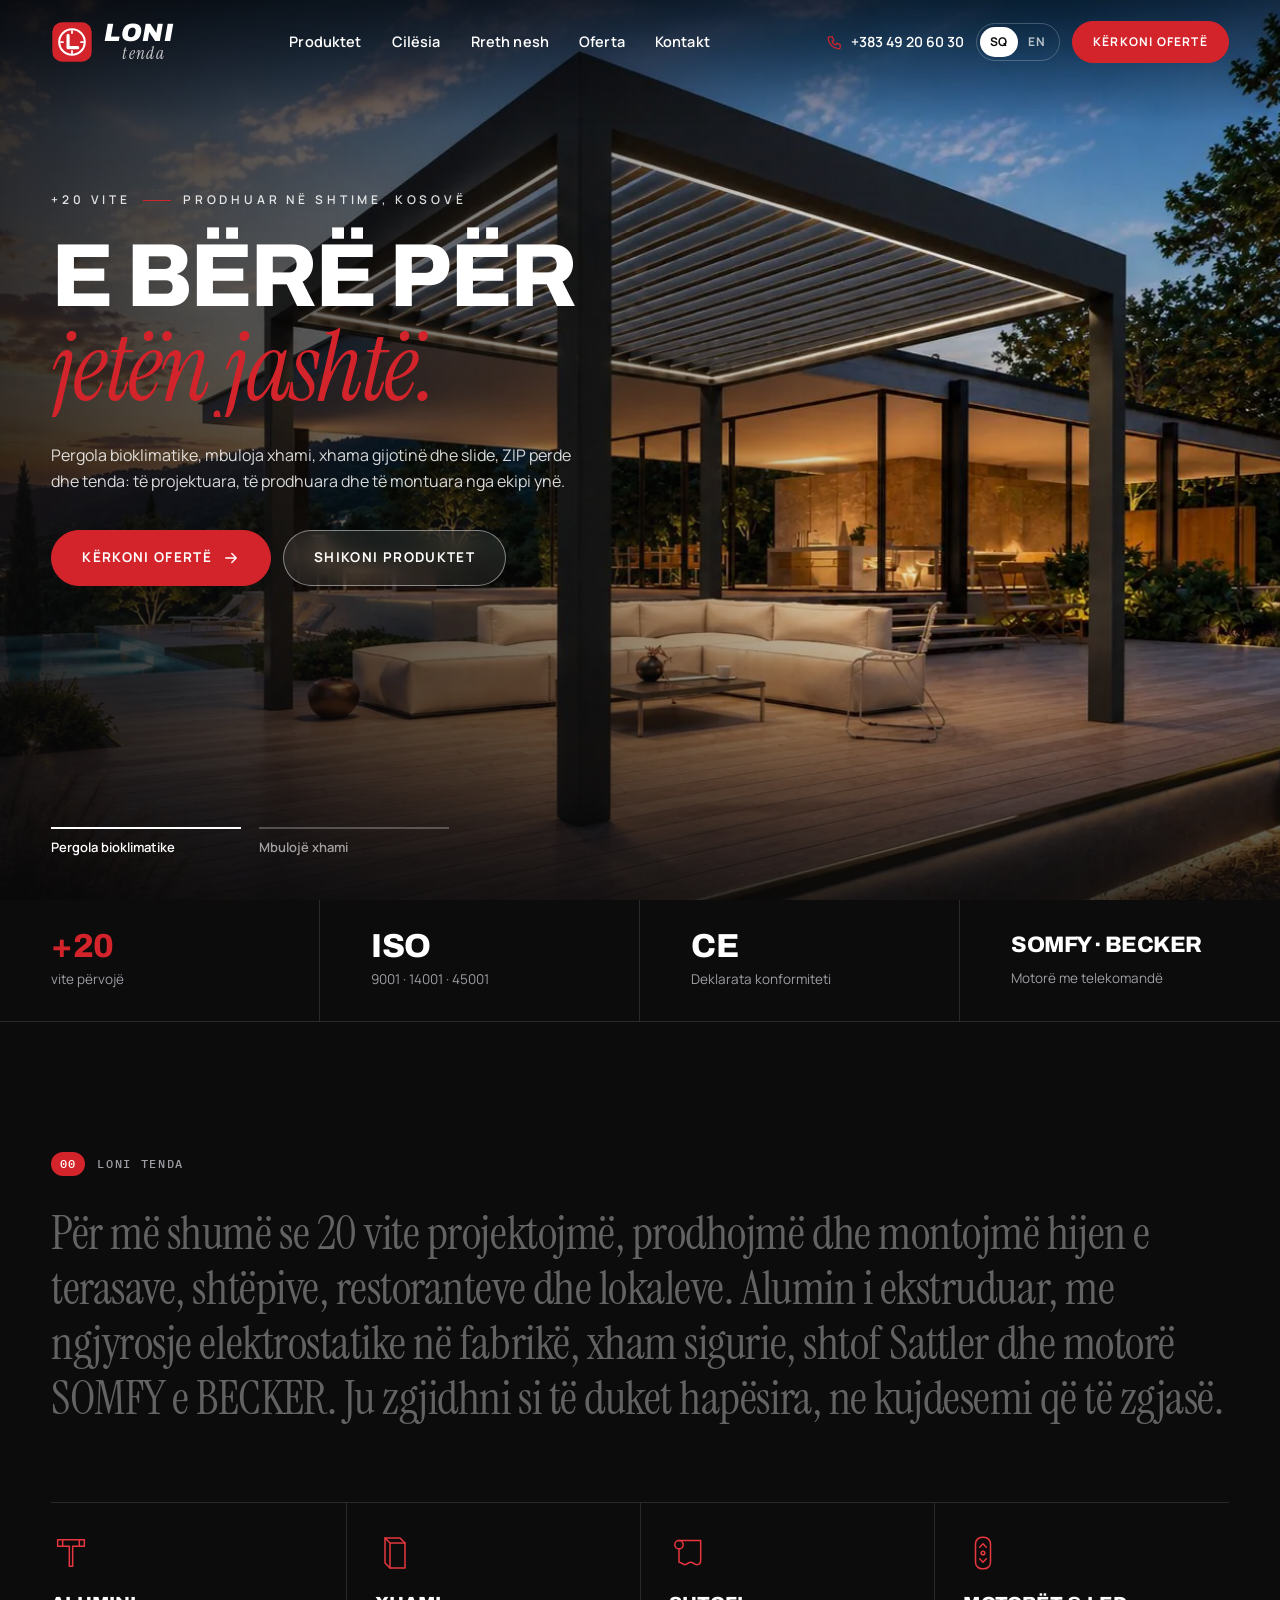
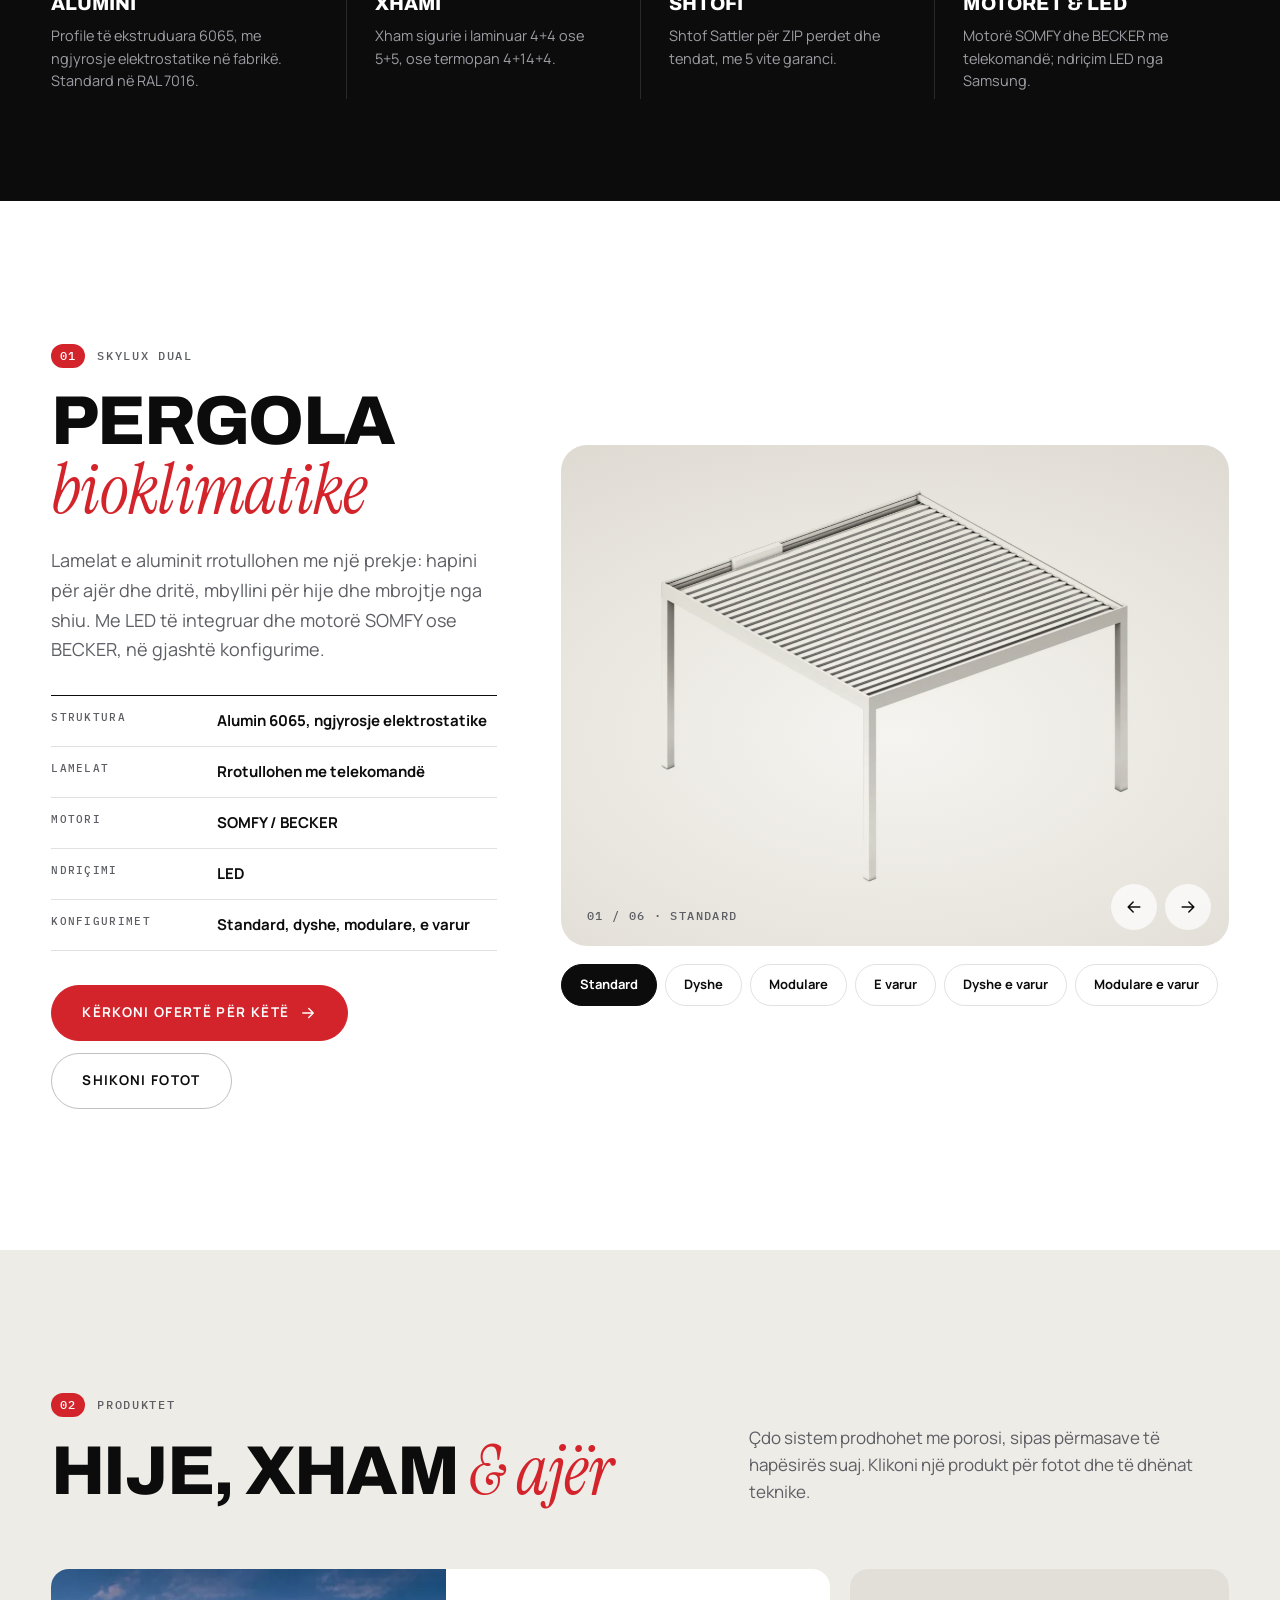
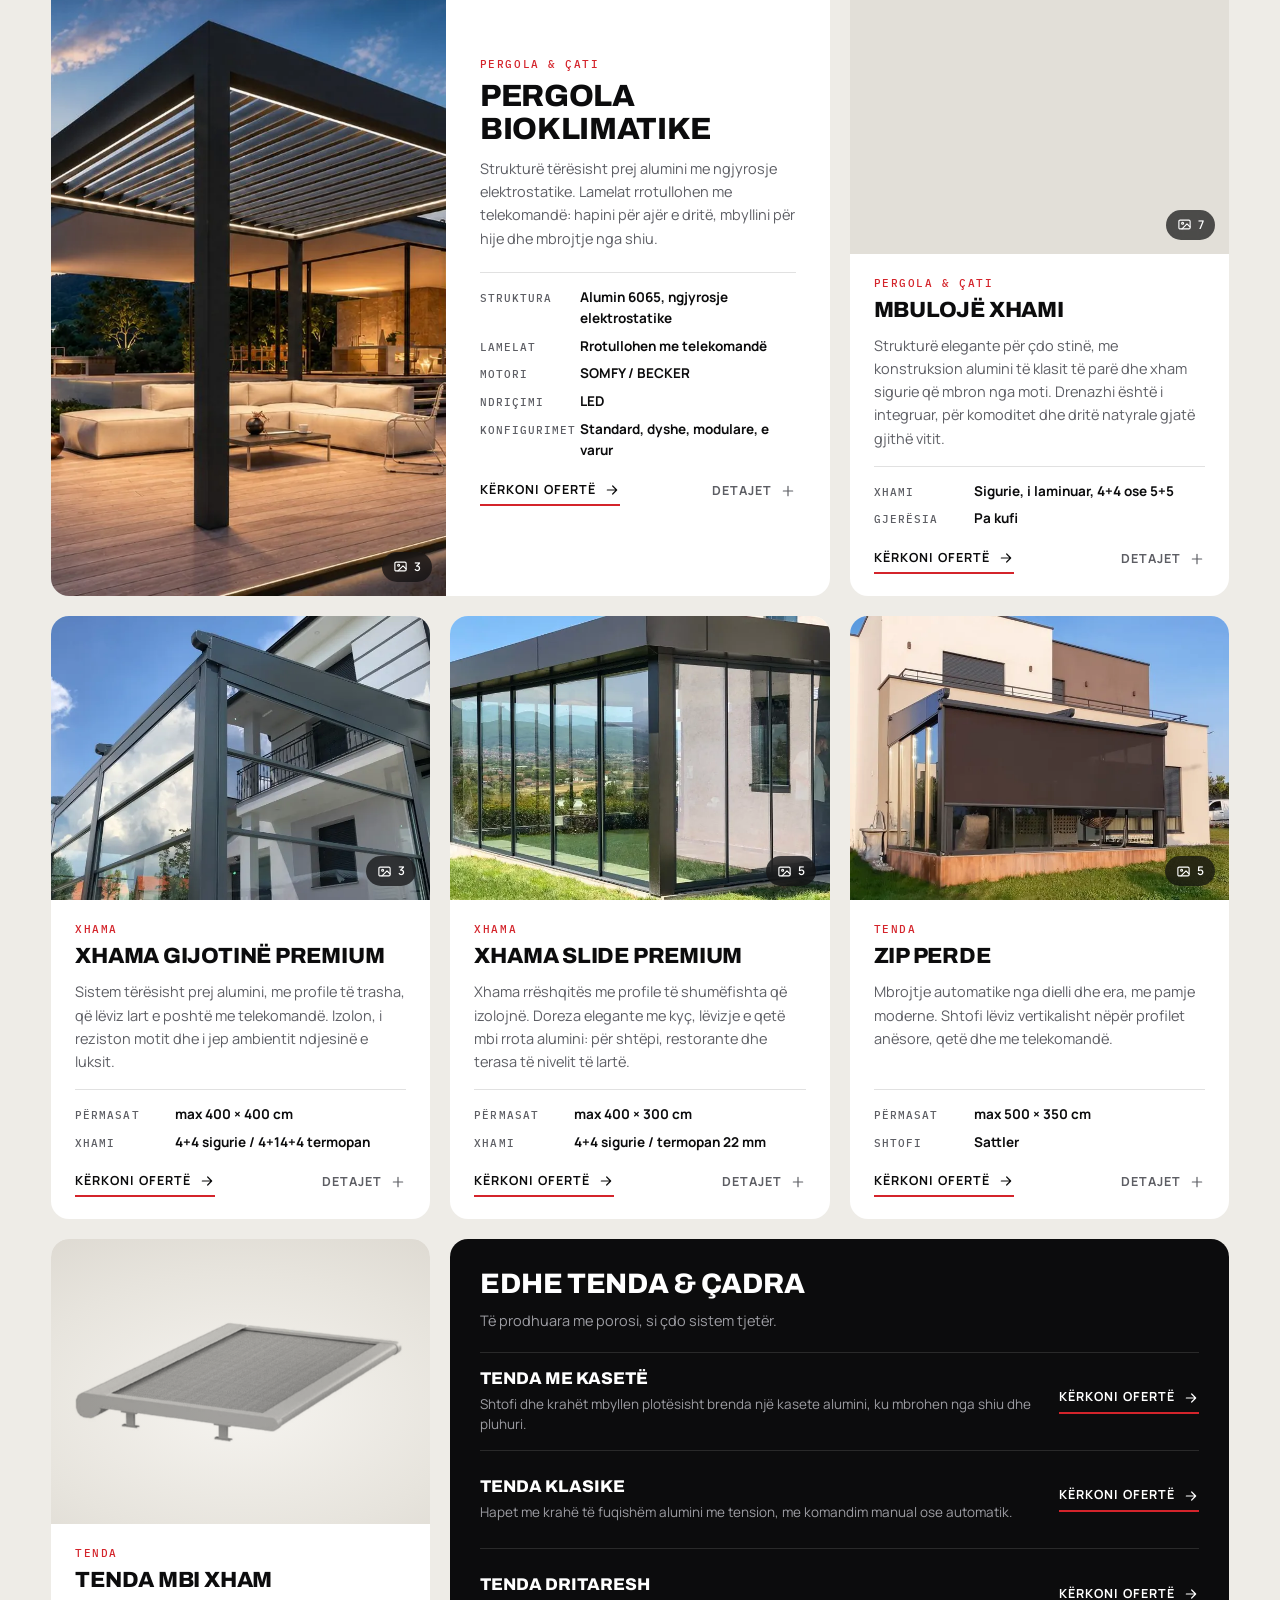
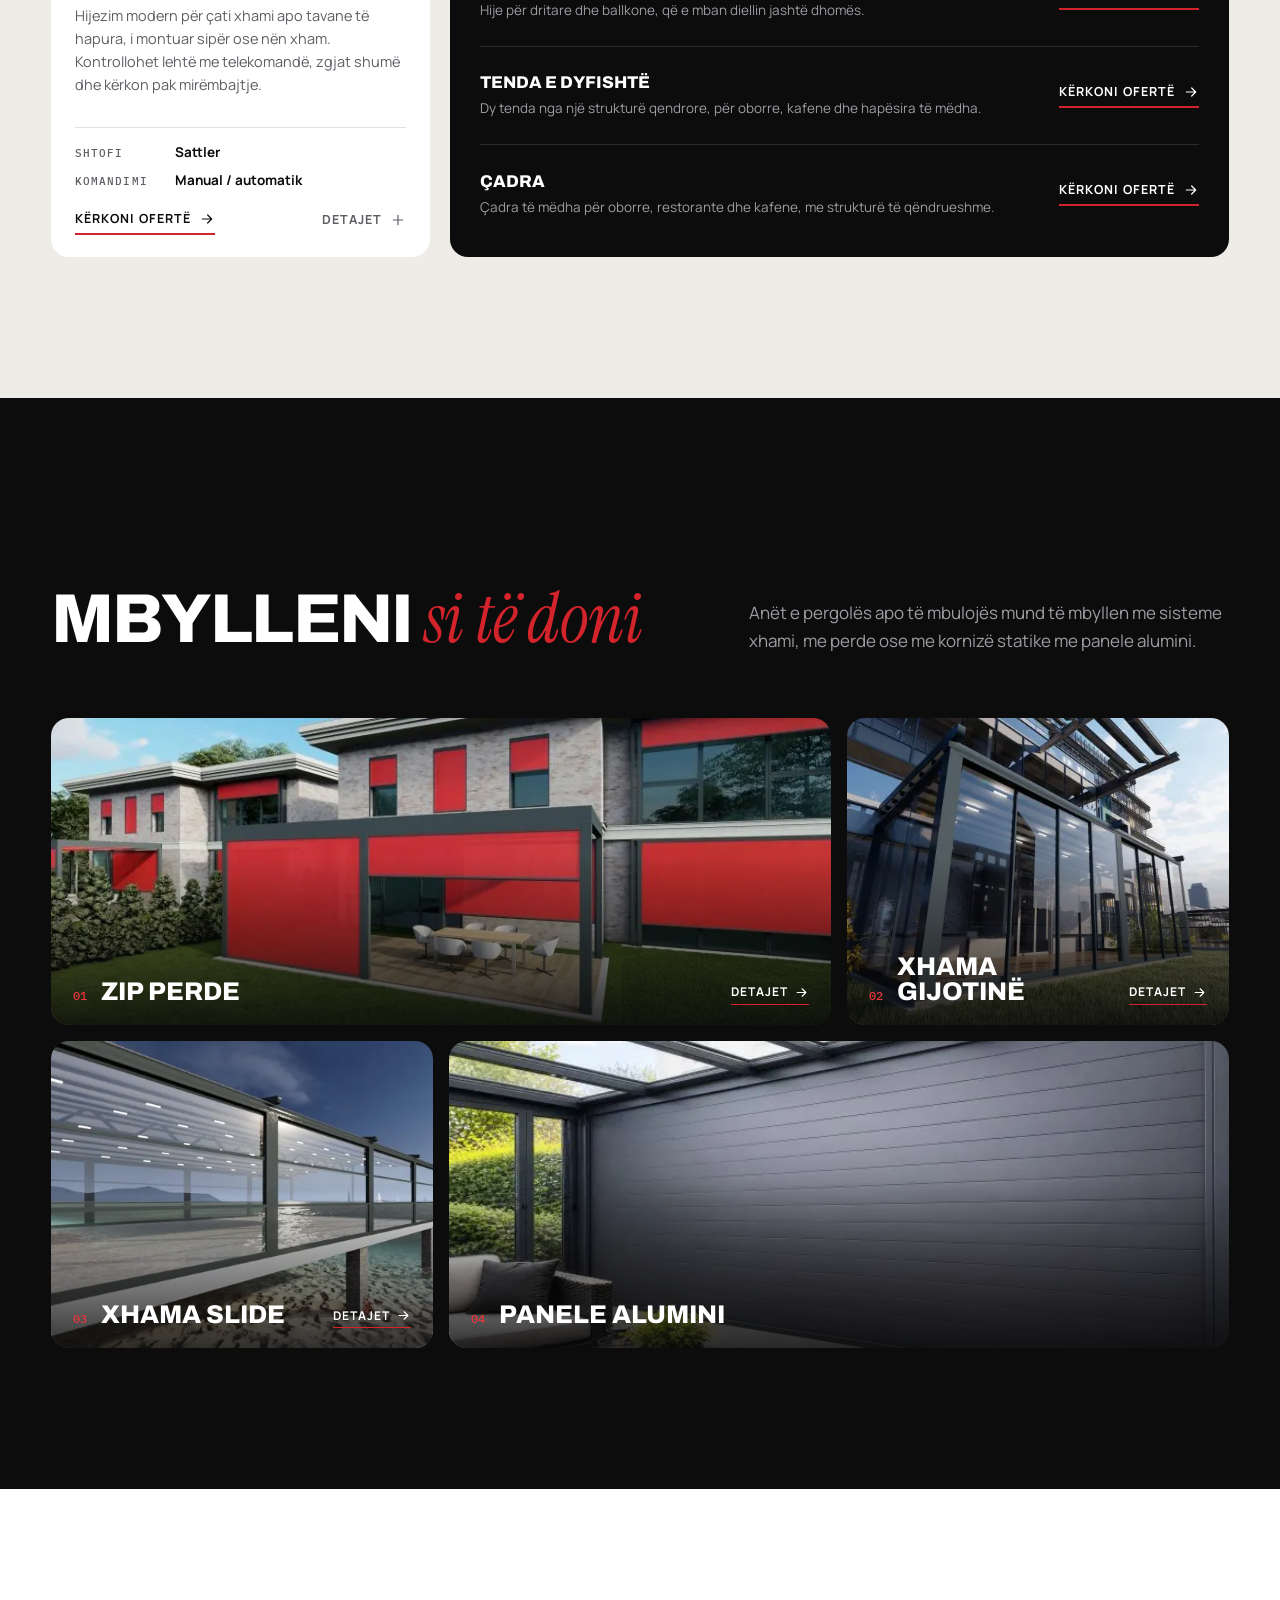
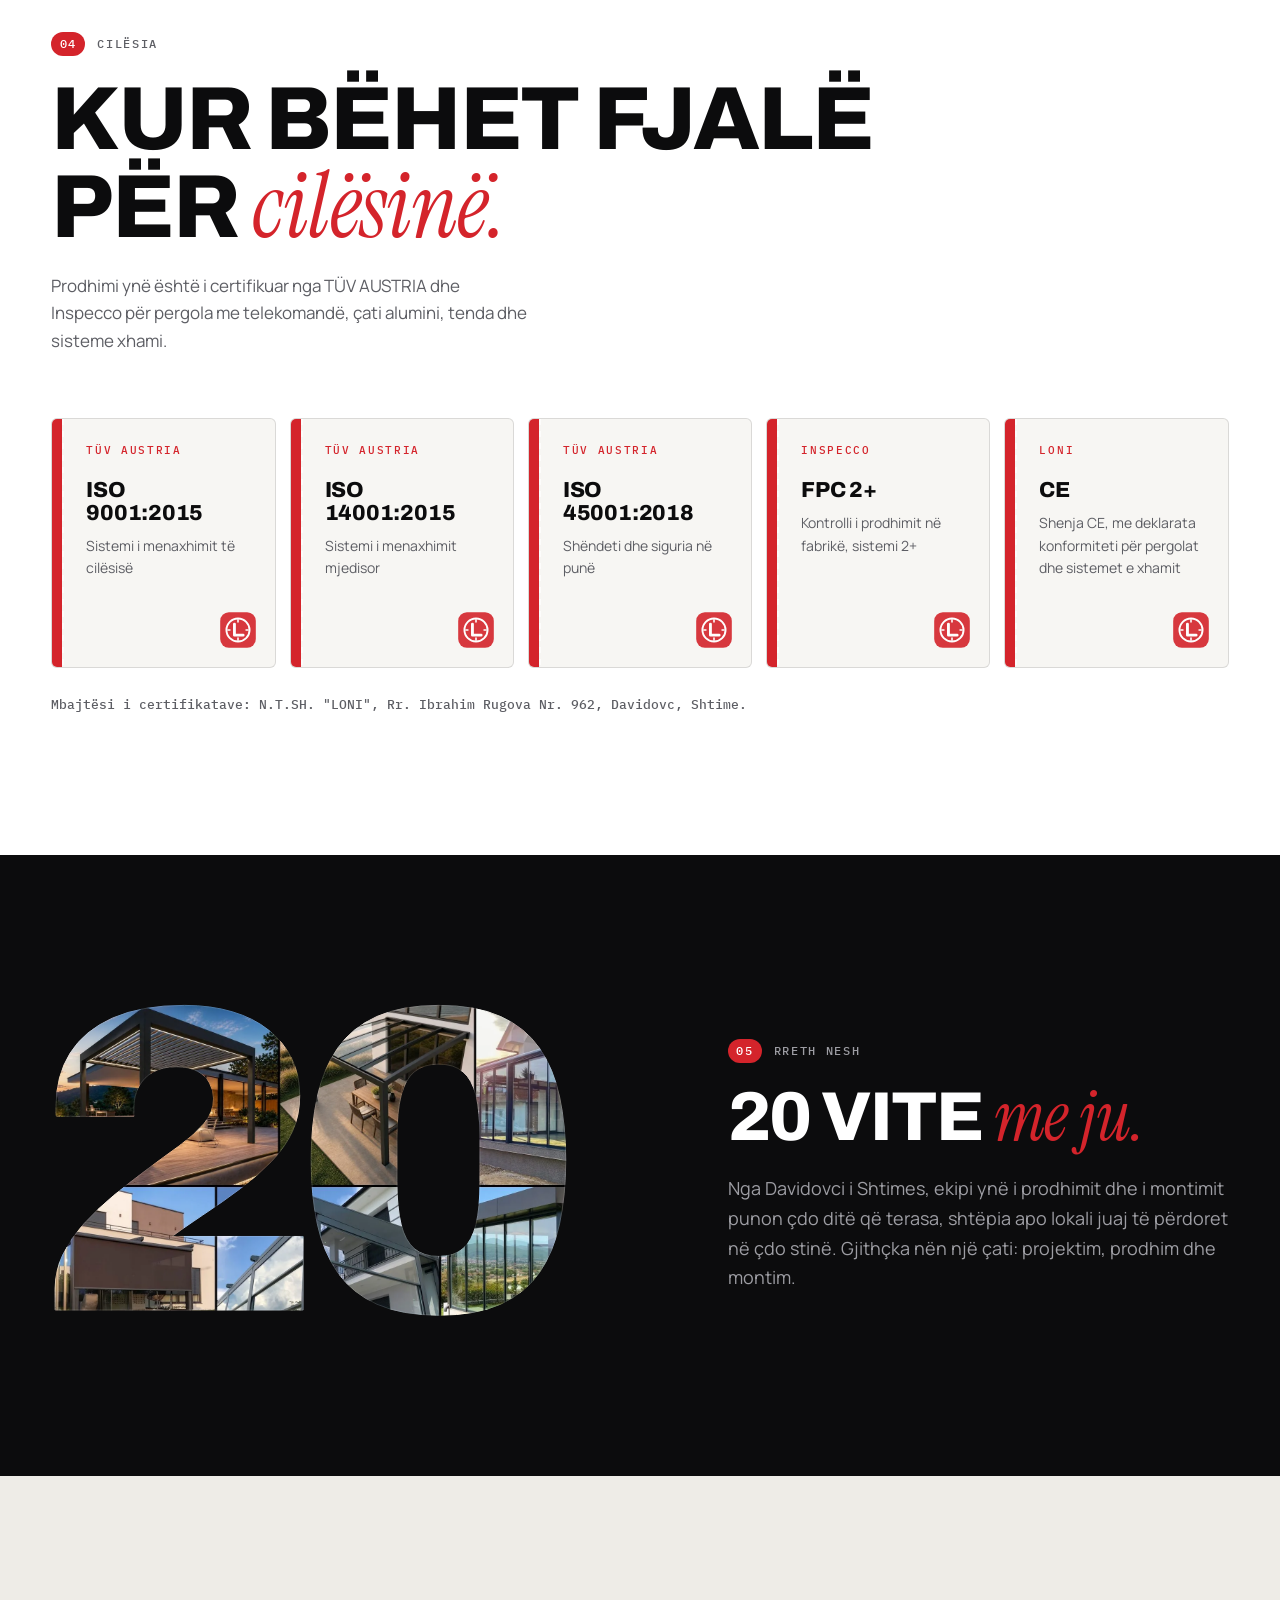
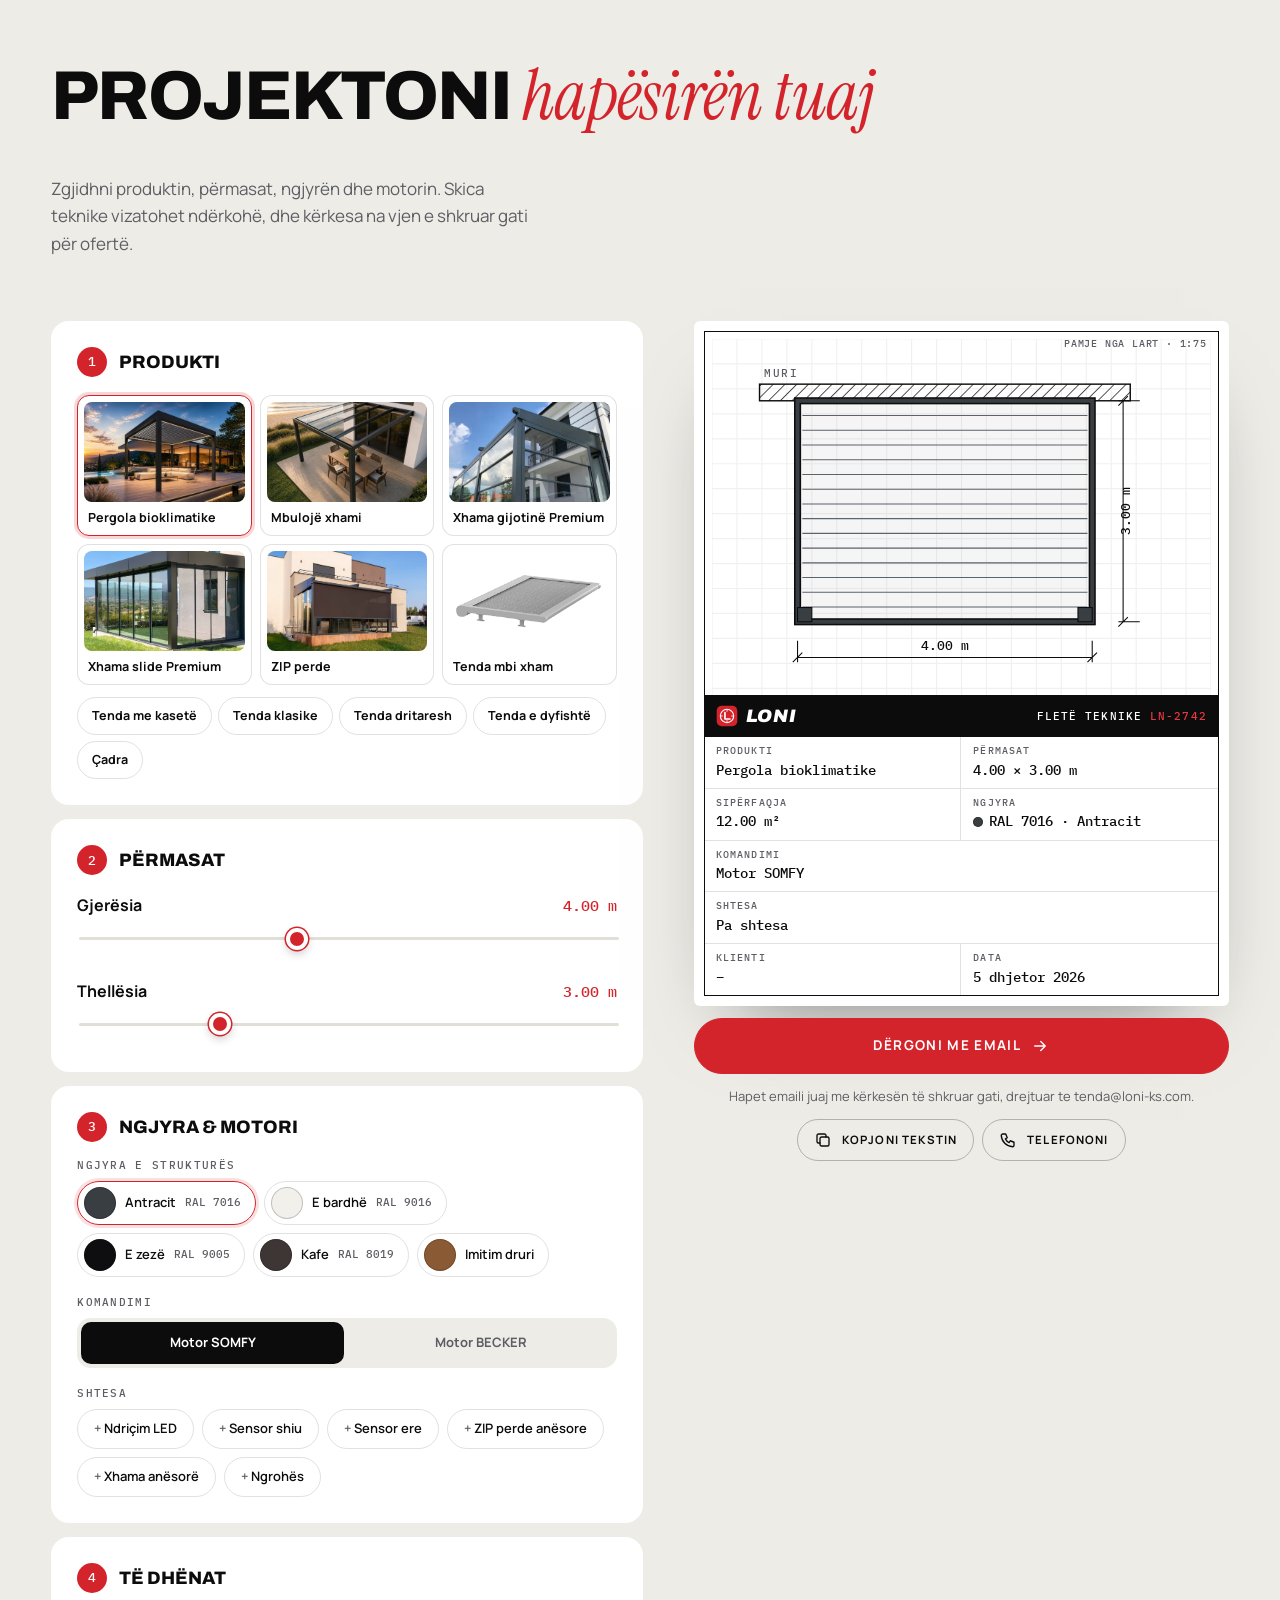
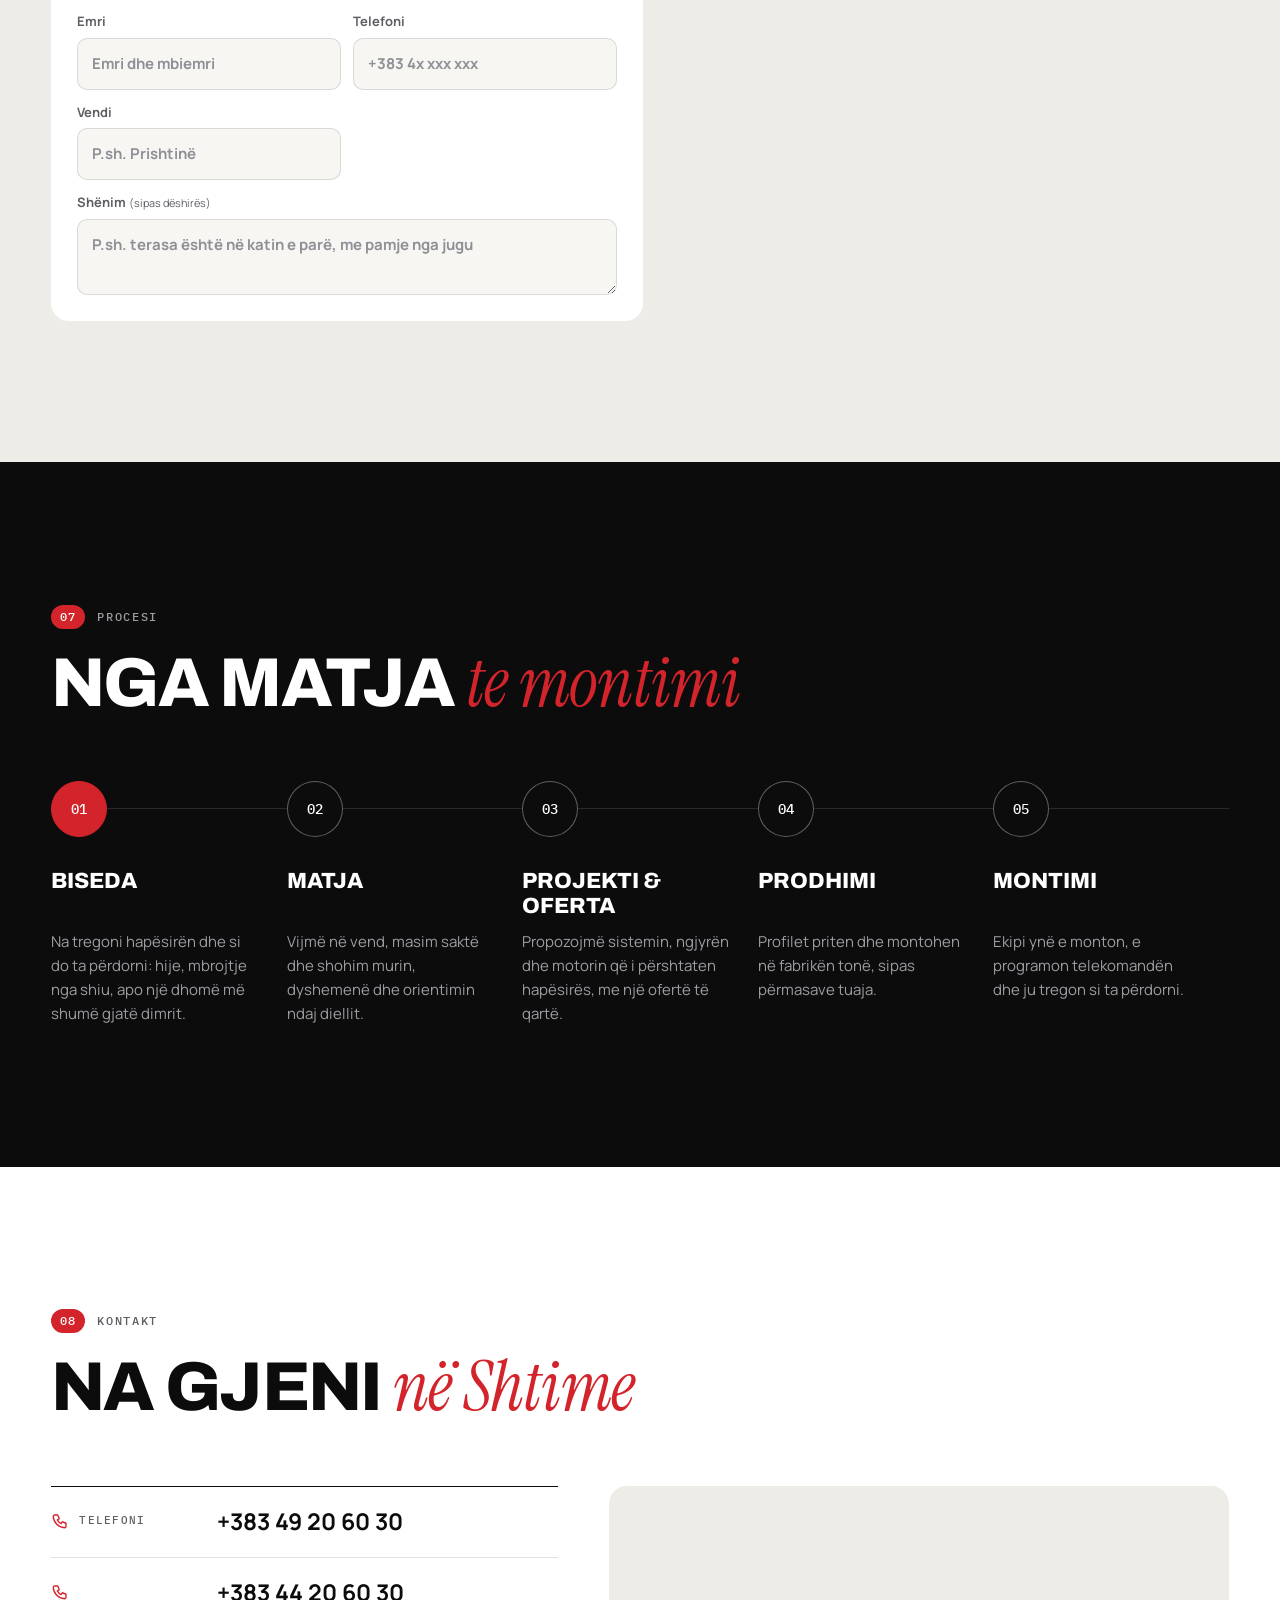
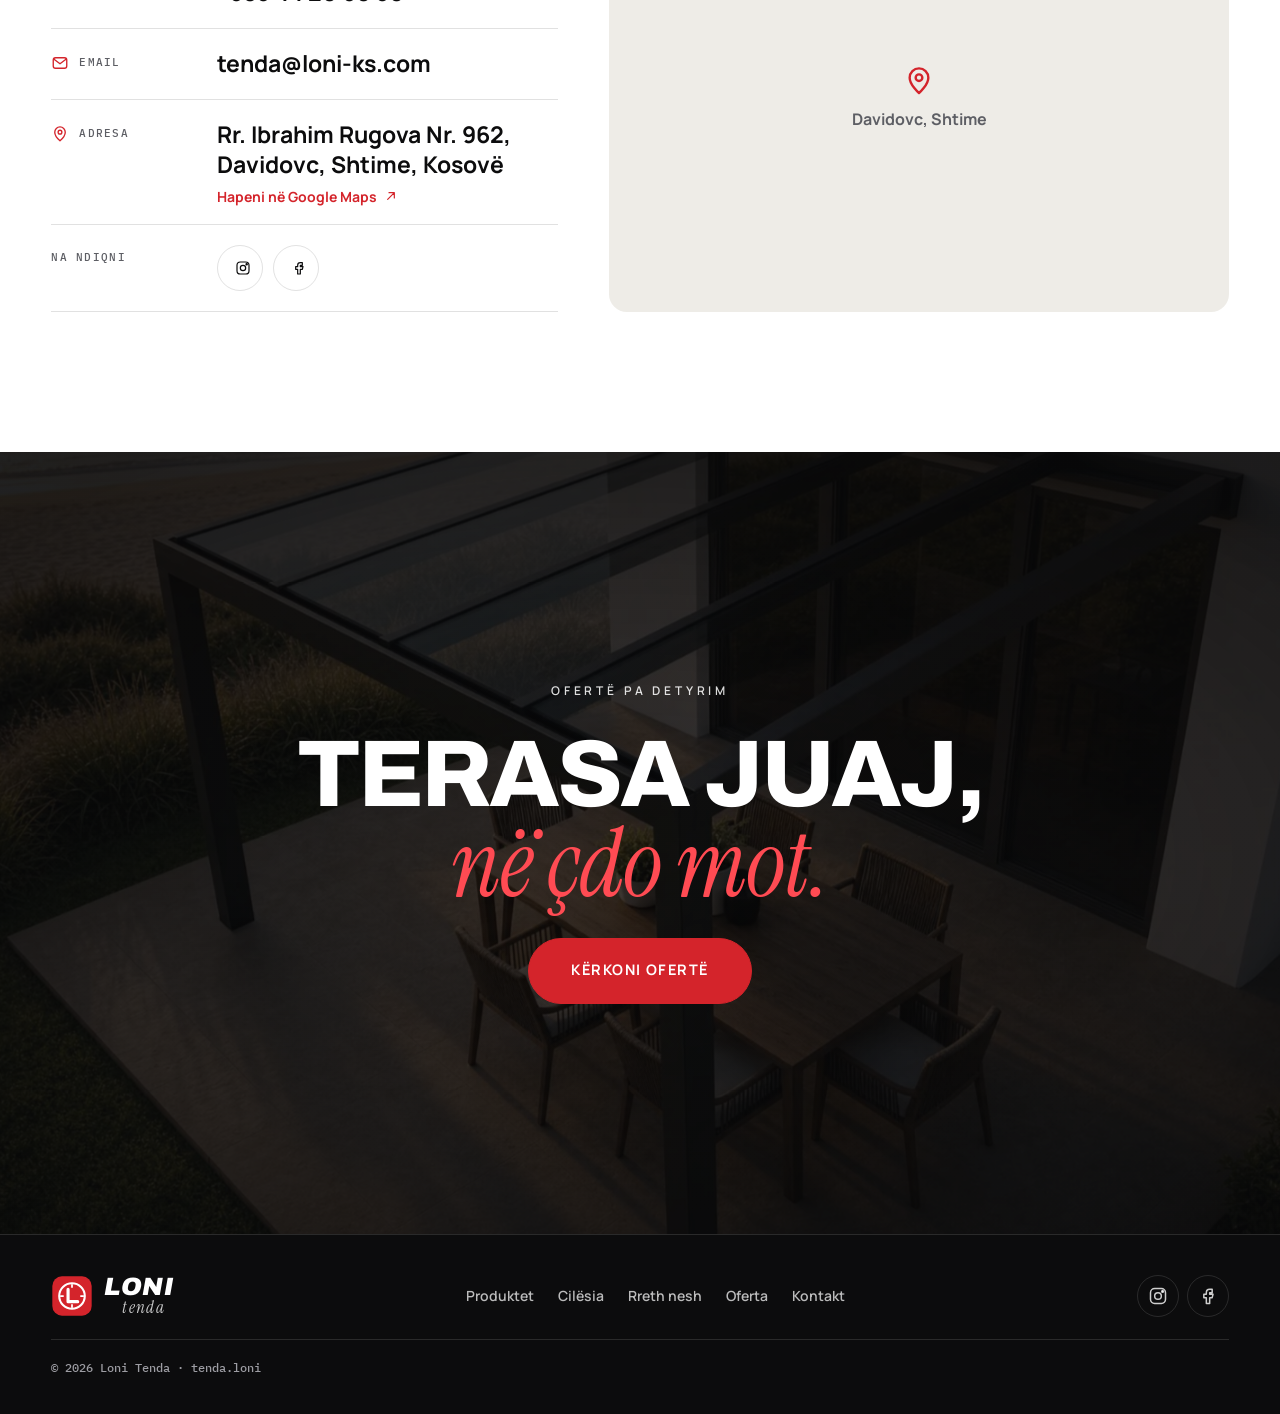
==== commit 93d72e2e: "Bug hunt fixes: mobile menu, slideshow freeze, viewer, print, loader High - Mobile menu after scroll" ====
--- a/index.html
+++ b/index.html
@@ -25,6 +25,7 @@
   <link rel="preload" as="font" type="font/woff2" href="assets/fonts/archivo-normal-1.woff2" crossorigin />
   <link rel="preload" as="font" type="font/woff2" href="assets/fonts/manrope-normal-0.woff2" crossorigin />
   <link rel="stylesheet" href="css/styles.css" />
+  <noscript><style>.loader { display: none; } .reveal { opacity: 1; transform: none; }</style></noscript>
   <script type="application/ld+json">
   {
     "@context": "https://schema.org",
@@ -93,7 +94,7 @@
           <button type="button" data-lang="en" aria-pressed="false">EN</button>
         </div>
         <a class="btn btn--red header__cta" href="#offer" data-magnetic data-i18n="cta.offer">Kërkoni ofertë</a>
-        <button class="burger" id="burger" type="button" aria-expanded="false" aria-controls="nav" aria-label="Menyja">
+        <button class="burger" id="burger" type="button" aria-expanded="false" aria-controls="nav" data-i18n-attr="aria-label:menu" aria-label="Menyja">
           <span></span><span></span>
         </button>
       </div>
@@ -286,7 +287,7 @@
                 <label class="field"><span data-i18n="o.name">Emri</span><input id="fName" name="name" type="text" autocomplete="name" required data-i18n-attr="placeholder:o.nameP" placeholder="Emri dhe mbiemri" /></label>
                 <label class="field"><span data-i18n="o.phone">Telefoni</span><input id="fPhone" name="phone" type="tel" autocomplete="tel" inputmode="tel" required placeholder="+383 4x xxx xxx" /></label>
                 <label class="field"><span data-i18n="o.place">Vendi</span><input id="fPlace" name="place" type="text" autocomplete="address-level2" data-i18n-attr="placeholder:o.placeP" placeholder="P.sh. Prishtinë" /></label>
-                <label class="field field--wide"><span><span data-i18n="o.note">Shënim</span> <small data-i18n="o.optional">(sipas dëshirës)</small></span><textarea id="fNote" name="note" rows="2" data-i18n-attr="placeholder:o.noteP" placeholder="P.sh. terasa është në katin e parë, me pamje nga jugu"></textarea></label>
+                <label class="field field--wide"><span><span data-i18n="o.note">Shënim</span> <small data-i18n="o.optional">(sipas dëshirës)</small></span><textarea id="fNote" name="note" rows="2" maxlength="600" data-i18n-attr="placeholder:o.noteP" placeholder="P.sh. terasa është në katin e parë, me pamje nga jugu"></textarea></label>
               </div>
             </fieldset>
           </form>
--- a/css/styles.css
+++ b/css/styles.css
@@ -89,7 +89,7 @@
 .btn--block { width: 100%; }
 .btn--red { --bg: var(--red); --fg: #fff; --bd: var(--red); }
 .btn--red:hover { --bg: var(--red-2); --bd: var(--red-2); box-shadow: 0 16px 36px -16px rgba(212, 36, 43, .9); }
-.btn--glass { --fg: #fff; --bd: rgba(255, 255, 255, .45); --bg: rgba(255, 255, 255, .08); backdrop-filter: blur(10px); }
+.btn--glass { --fg: #fff; --bd: rgba(255, 255, 255, .45); --bg: rgba(255, 255, 255, .08); -webkit-backdrop-filter: blur(10px); backdrop-filter: blur(10px); }
 .btn--glass:hover { --bd: #fff; --bg: rgba(255, 255, 255, .16); }
 .btn--line { --bd: color-mix(in srgb, currentColor 26%, transparent); }
 .btn--line:hover { --bd: currentColor; }
@@ -101,7 +101,7 @@
   display: grid; place-items: center; width: 52px; height: 52px; border-radius: 50%;
   border: 1.5px solid var(--line-dark); background: none; transition: background .25s, border-color .25s, color .25s;
 }
-.round--glass { border-color: rgba(255, 255, 255, .4); background: rgba(12, 12, 13, .25); backdrop-filter: blur(10px); color: #fff; }
+.round--glass { border-color: rgba(255, 255, 255, .4); background: rgba(12, 12, 13, .25); -webkit-backdrop-filter: blur(10px); backdrop-filter: blur(10px); color: #fff; }
 .round--glass:hover { background: #fff; color: var(--black); border-color: #fff; }
 
 /* ---------- Type ---------- */
@@ -138,13 +138,16 @@
 /* ==========================================================================
    Loader
    ========================================================================== */
-.loader { position: fixed; inset: 0; z-index: 500; display: grid; place-items: center; transition: visibility 0s 1.3s; }
+.loader { position: fixed; inset: 0; z-index: 500; display: grid; place-items: center; transition: visibility 0s 1.3s; animation: loaderSafety 0s linear 4s forwards; }
+/* safety net: if the script never runs, the loader still gets out of the way */
+@keyframes loaderSafety { to { visibility: hidden; pointer-events: none; } }
 .loader__mark { width: 64px; height: 64px; animation: pop .7s var(--ease) both; }
 @keyframes pop { from { transform: scale(.6); opacity: 0; } to { transform: none; opacity: 1; } }
 .loader__slats { position: absolute; inset: 0; z-index: -1; display: grid; grid-template-rows: repeat(8, 1fr); perspective: 1400px; pointer-events: none; }
 .loader__slats i { display: block; margin-bottom: -1px; background: var(--black); transform-origin: center; transition: transform .9s var(--ease-io); }
-.loader.is-done { visibility: hidden; }
-.loader.is-done .loader__mark { opacity: 0; transform: scale(.8); transition: opacity .25s, transform .25s; }
+.loader.is-done { visibility: hidden; pointer-events: none; }
+.loader.is-done .loader__mark { animation: markOut .25s var(--ease) forwards; }
+@keyframes markOut { to { opacity: 0; transform: scale(.8); } }
 .loader.is-done .loader__slats i { transform: rotateX(90deg); }
 .loader.is-done .loader__slats i:nth-child(1) { transition-delay: 0.15s; }
 .loader.is-done .loader__slats i:nth-child(2) { transition-delay: 0.20s; }
@@ -165,7 +168,7 @@
    ========================================================================== */
 .header { position: fixed; inset: 0 0 auto; z-index: 200; transition: background .4s, box-shadow .4s, backdrop-filter .4s; }
 .header::before { content: ""; position: absolute; inset: 0 0 -40px; background: linear-gradient(180deg, rgba(0, 0, 0, .55), transparent); pointer-events: none; transition: opacity .4s; }
-.header.is-scrolled { background: rgba(12, 12, 13, .86); backdrop-filter: blur(16px) saturate(1.3); box-shadow: 0 1px 0 var(--line); }
+.header.is-scrolled { background: rgba(12, 12, 13, .86); -webkit-backdrop-filter: blur(16px) saturate(1.3); backdrop-filter: blur(16px) saturate(1.3); box-shadow: 0 1px 0 var(--line); }
 .header.is-scrolled::before { opacity: 0; }
 .header__bar {
   position: relative; display: flex; align-items: center; justify-content: space-between; gap: 20px;
@@ -332,6 +335,7 @@
 .card--list:hover { box-shadow: none; }
 .card--list .card__title { margin-top: 0; font-size: clamp(24px, 2.2vw, 30px); }
 .card--list .card__text { flex: none; margin-top: 10px; color: var(--muted); }
+.card__media:focus-visible { outline-offset: -4px; }
 .card__media { position: relative; display: block; width: 100%; aspect-ratio: 4 / 3; padding: 0; border: 0; overflow: hidden; background: var(--stone-2); cursor: zoom-in; }
 .card__media img { width: 100%; height: 100%; object-fit: cover; transition: transform 1.2s var(--ease); }
 .card__media--render { background: var(--studio); }
@@ -339,7 +343,7 @@
 .card:hover .card__media img { transform: scale(1.05); }
 .card__count {
   position: absolute; right: 14px; bottom: 14px; display: inline-flex; align-items: center; gap: 6px; height: 30px; padding: 0 11px;
-  border-radius: 999px; background: rgba(12, 12, 13, .7); backdrop-filter: blur(8px); color: #fff; font: 600 12px/1 var(--sans);
+  border-radius: 999px; background: rgba(12, 12, 13, .7); -webkit-backdrop-filter: blur(8px); backdrop-filter: blur(8px); color: #fff; font: 600 12px/1 var(--sans);
 }
 .card__count .i { width: 15px; height: 15px; }
 .card__body { display: flex; flex-direction: column; flex: 1; padding: 24px 24px 22px; }
@@ -622,7 +626,7 @@
 
 .dock {
   position: fixed; left: 12px; right: 12px; bottom: calc(12px + env(safe-area-inset-bottom)); z-index: 150;
-  display: none; gap: 10px; padding: 8px; border-radius: 999px; background: rgba(12, 12, 13, .92); backdrop-filter: blur(12px);
+  display: none; gap: 10px; padding: 8px; border-radius: 999px; background: rgba(12, 12, 13, .92); -webkit-backdrop-filter: blur(12px); backdrop-filter: blur(12px);
   border: 1px solid var(--line); transform: translateY(150%); transition: transform .45s var(--ease);
 }
 .dock.is-on { transform: none; }
@@ -645,7 +649,7 @@
 }
 .viewer[open] { display: grid; grid-template-columns: minmax(0, 1.5fr) minmax(0, 1fr); animation: viewer .5s var(--ease); }
 @keyframes viewer { from { opacity: 0; transform: translateY(20px) scale(.98); } to { opacity: 1; transform: none; } }
-.viewer::backdrop { background: rgba(8, 8, 9, .82); backdrop-filter: blur(6px); }
+.viewer::backdrop { background: rgba(8, 8, 9, .82); -webkit-backdrop-filter: blur(6px); backdrop-filter: blur(6px); }
 .viewer__media { position: relative; display: grid; grid-template-rows: 1fr auto; background: var(--black); min-height: 0; }
 .viewer__img { position: relative; min-height: min(70vh, 640px); touch-action: pan-y; }
 .viewer__img img { position: absolute; inset: 0; width: 100%; height: 100%; object-fit: cover; animation: fadein .5s var(--ease); }
@@ -660,7 +664,7 @@
 .viewer__thumbs button[aria-current="true"] { opacity: 1; border-color: var(--red); }
 .viewer__thumbs img { width: 100%; height: 100%; object-fit: cover; }
 .viewer__thumbs .is-render img { object-fit: contain; mix-blend-mode: multiply; }
-.viewer__info { position: relative; display: flex; flex-direction: column; gap: 14px; padding: 40px 34px 30px; overflow-y: auto; }
+.viewer__info { position: relative; display: flex; flex-direction: column; gap: 14px; padding: 40px 34px 30px; overflow-y: auto; max-height: calc(100vh - 32px); }
 .viewer__close { position: absolute; top: 16px; right: 16px; display: grid; place-items: center; width: 44px; height: 44px; border-radius: 50%; border: 1.5px solid var(--line-dark); background: #fff; }
 .viewer__close:hover { background: var(--black); color: #fff; border-color: var(--black); }
 .viewer__cat { font: 500 11px/1 var(--mono); letter-spacing: .14em; text-transform: uppercase; color: var(--red); }
@@ -700,19 +704,22 @@
   .viewer[open] { display: block; overflow-y: auto; }
   .viewer__media { display: block; }
   .viewer__img { min-height: 0; height: 52vh; }
-  .viewer__info { overflow: visible; }
+  .viewer__info { overflow: visible; max-height: none; }
+  .viewer__close { position: fixed; top: 26px; right: 26px; z-index: 3; box-shadow: 0 6px 18px -8px rgba(0, 0, 0, .45); }
 }
 
 @media (max-width: 960px) {
   :root { --header-h: 70px; }
   .burger { display: block; }
   .nav {
-    position: fixed; inset: 0; z-index: -1; flex-direction: column; justify-content: center; gap: 6px;
+    position: fixed; inset: 0; z-index: -1; flex-direction: column; justify-content: safe center; gap: 6px;
+    padding: calc(var(--header-h) + 8px) 0 24px; overflow-y: auto; overscroll-behavior: contain;
     background: var(--black); opacity: 0; visibility: hidden; transition: opacity .35s, visibility .35s;
   }
+  .menu-open .header { background: var(--black); -webkit-backdrop-filter: none; backdrop-filter: none; transition: none; }
   .nav a:not(.btn) { font: 800 34px/1 var(--display); text-transform: uppercase; padding: 12px; }
   .nav__cta { display: inline-flex; margin-top: 18px; }
-  .menu-open .nav { opacity: 1; visibility: visible; }
+  .menu-open .nav { opacity: 1; visibility: visible; transition: opacity .35s, visibility 0s; }
   .menu-open { overflow: hidden; }
   .header__cta { display: none; }
 
@@ -759,7 +766,7 @@
   .material__t { margin-top: 0; }
   .material__d { margin-top: 6px; }
   .configs__stage { border-radius: 20px; }
-  .configs__tabs { flex-wrap: nowrap; overflow-x: auto; margin-right: calc(var(--gutter) * -1); padding: 2px var(--gutter) 6px 2px; scrollbar-width: none; }
+  .configs__tabs { flex-wrap: nowrap; overflow-x: auto; margin-right: calc(var(--gutter) * -1); padding: 6px var(--gutter) 6px 4px; scrollbar-width: none; }
   .configs__tabs::-webkit-scrollbar { display: none; }
   .configs__tabs button { flex: none; }
   .configs__label { left: 18px; top: 18px; bottom: auto; font-size: 10.5px; }
@@ -793,6 +800,34 @@
   .viewer__info { padding: 28px 20px 24px; }
 }
 
+/* Short screens: landscape phones and low desktop windows */
+@media (max-width: 960px) and (max-height: 500px) {
+  .nav { gap: 2px; }
+  .nav a:not(.btn) { font-size: 22px; padding: 8px; }
+  .nav__cta { margin-top: 10px; }
+}
+@media (max-width: 960px) and (max-height: 700px) {
+  .hero__inner { padding-top: calc(var(--header-h) + 28px); gap: 24px; }
+  .hero__actions { margin-top: 26px; }
+}
+@media (min-width: 961px) and (max-height: 700px) {
+  .hero__inner { padding-top: calc(var(--header-h) + 28px); gap: 24px; }
+  .hero__title { margin-top: 18px; }
+  .hero__lead { margin-top: 18px; }
+  .hero__actions { margin-top: 24px; }
+}
+
+/* Printing gives the whole page, without the interface around it */
+@media print {
+  .loader, .header, .progress, .dock, .toast, .skip-link, .hero__slats, .hero__foot, .configs__nav, .viewer { display: none !important; }
+  *, *::before, *::after { transition: none !important; animation: none !important; }
+  .reveal { opacity: 1 !important; transform: none !important; }
+  .hero { min-height: 0; }
+  .hero__inner { padding-top: 60px; }
+  section { break-inside: avoid-page; }
+  .map { display: none; }
+}
+
 @media (prefers-reduced-motion: reduce) {
   html { scroll-behavior: auto; }
   *, *::before, *::after { animation-duration: .001ms !important; animation-iteration-count: 1 !important; transition-duration: .001ms !important; }
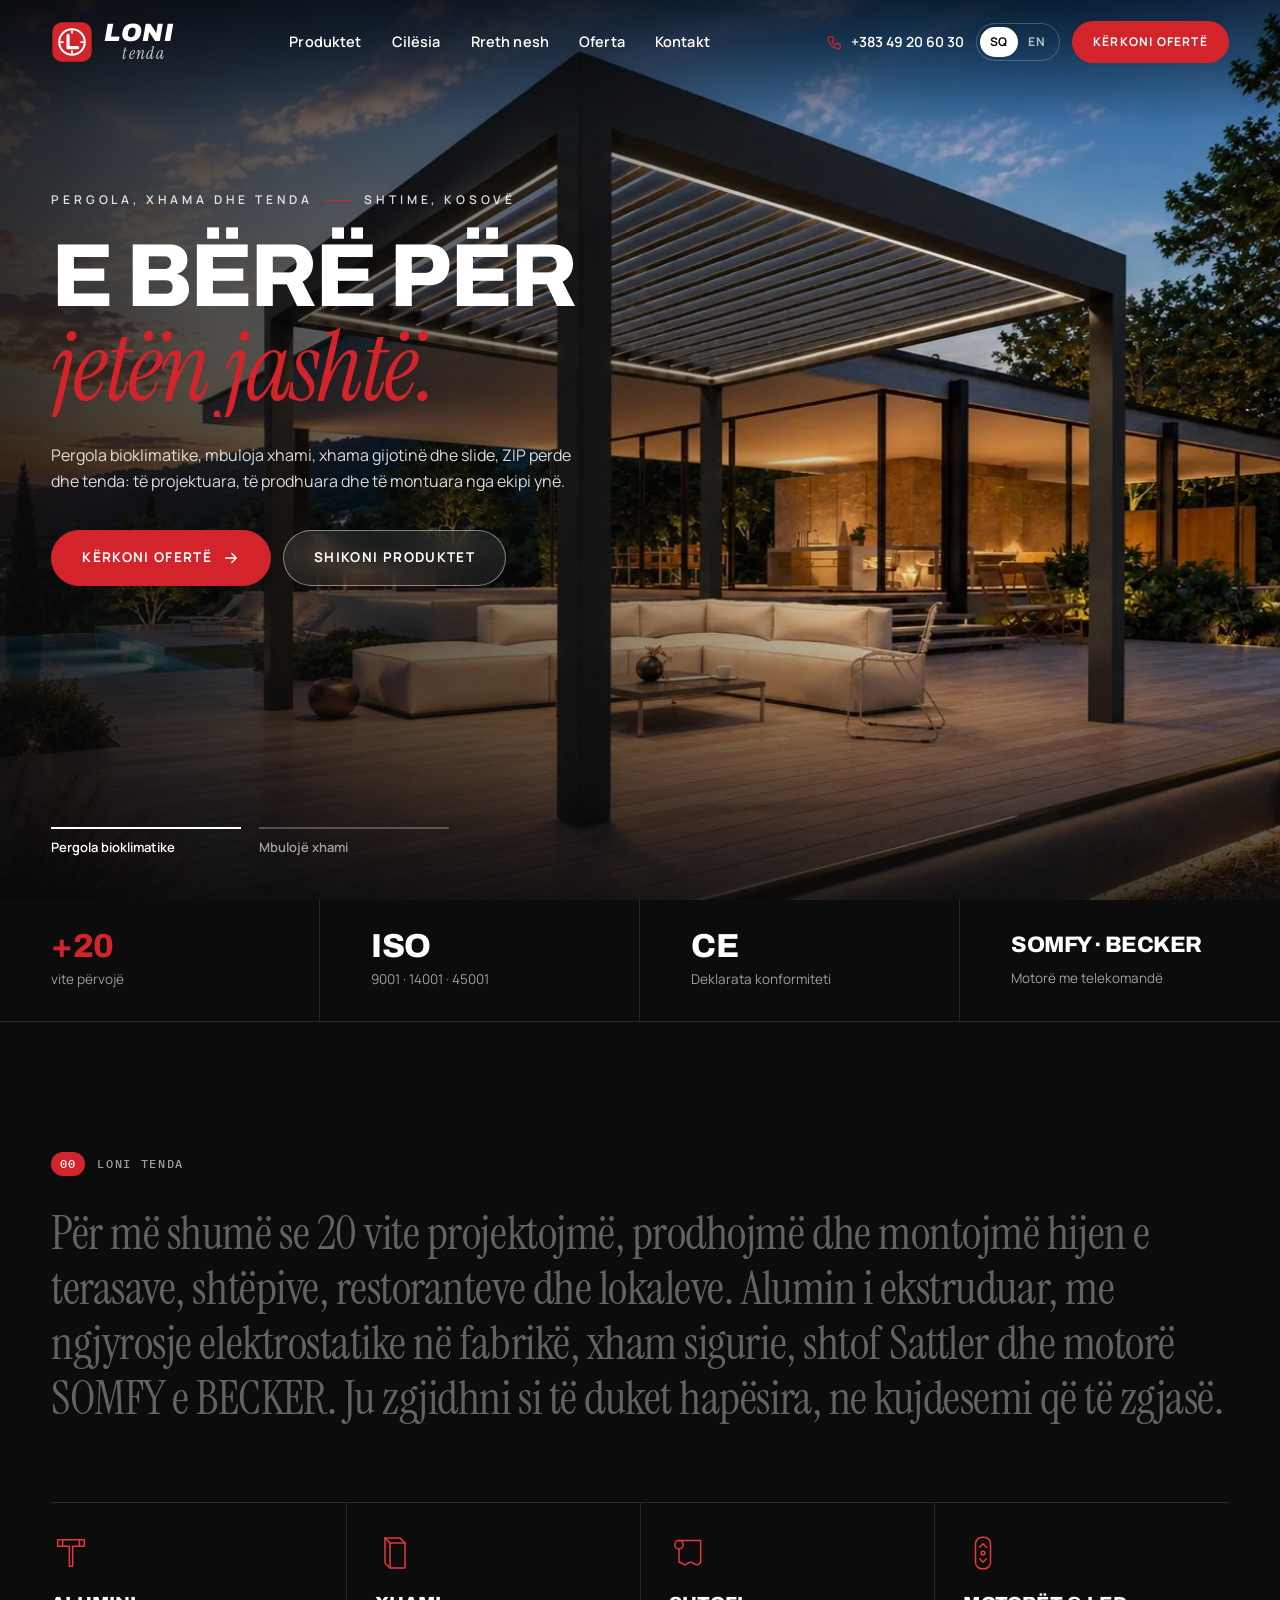
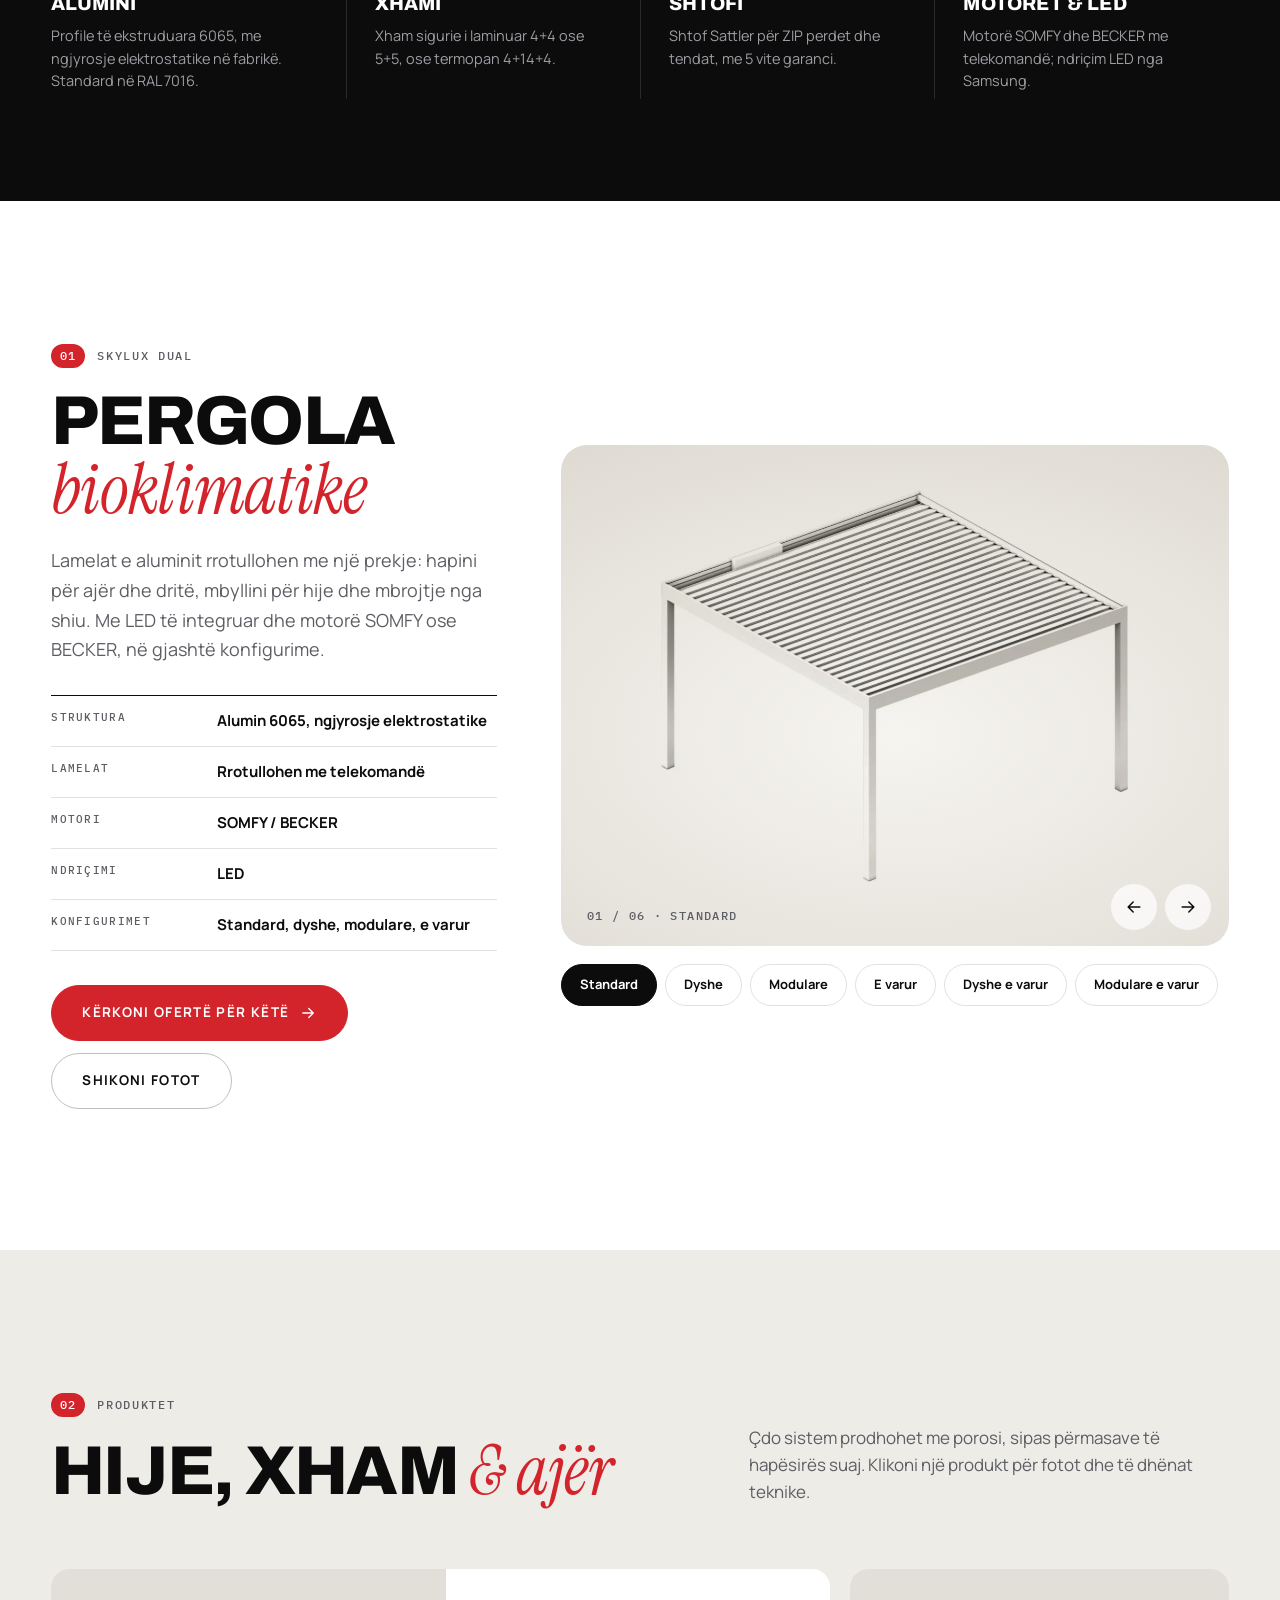
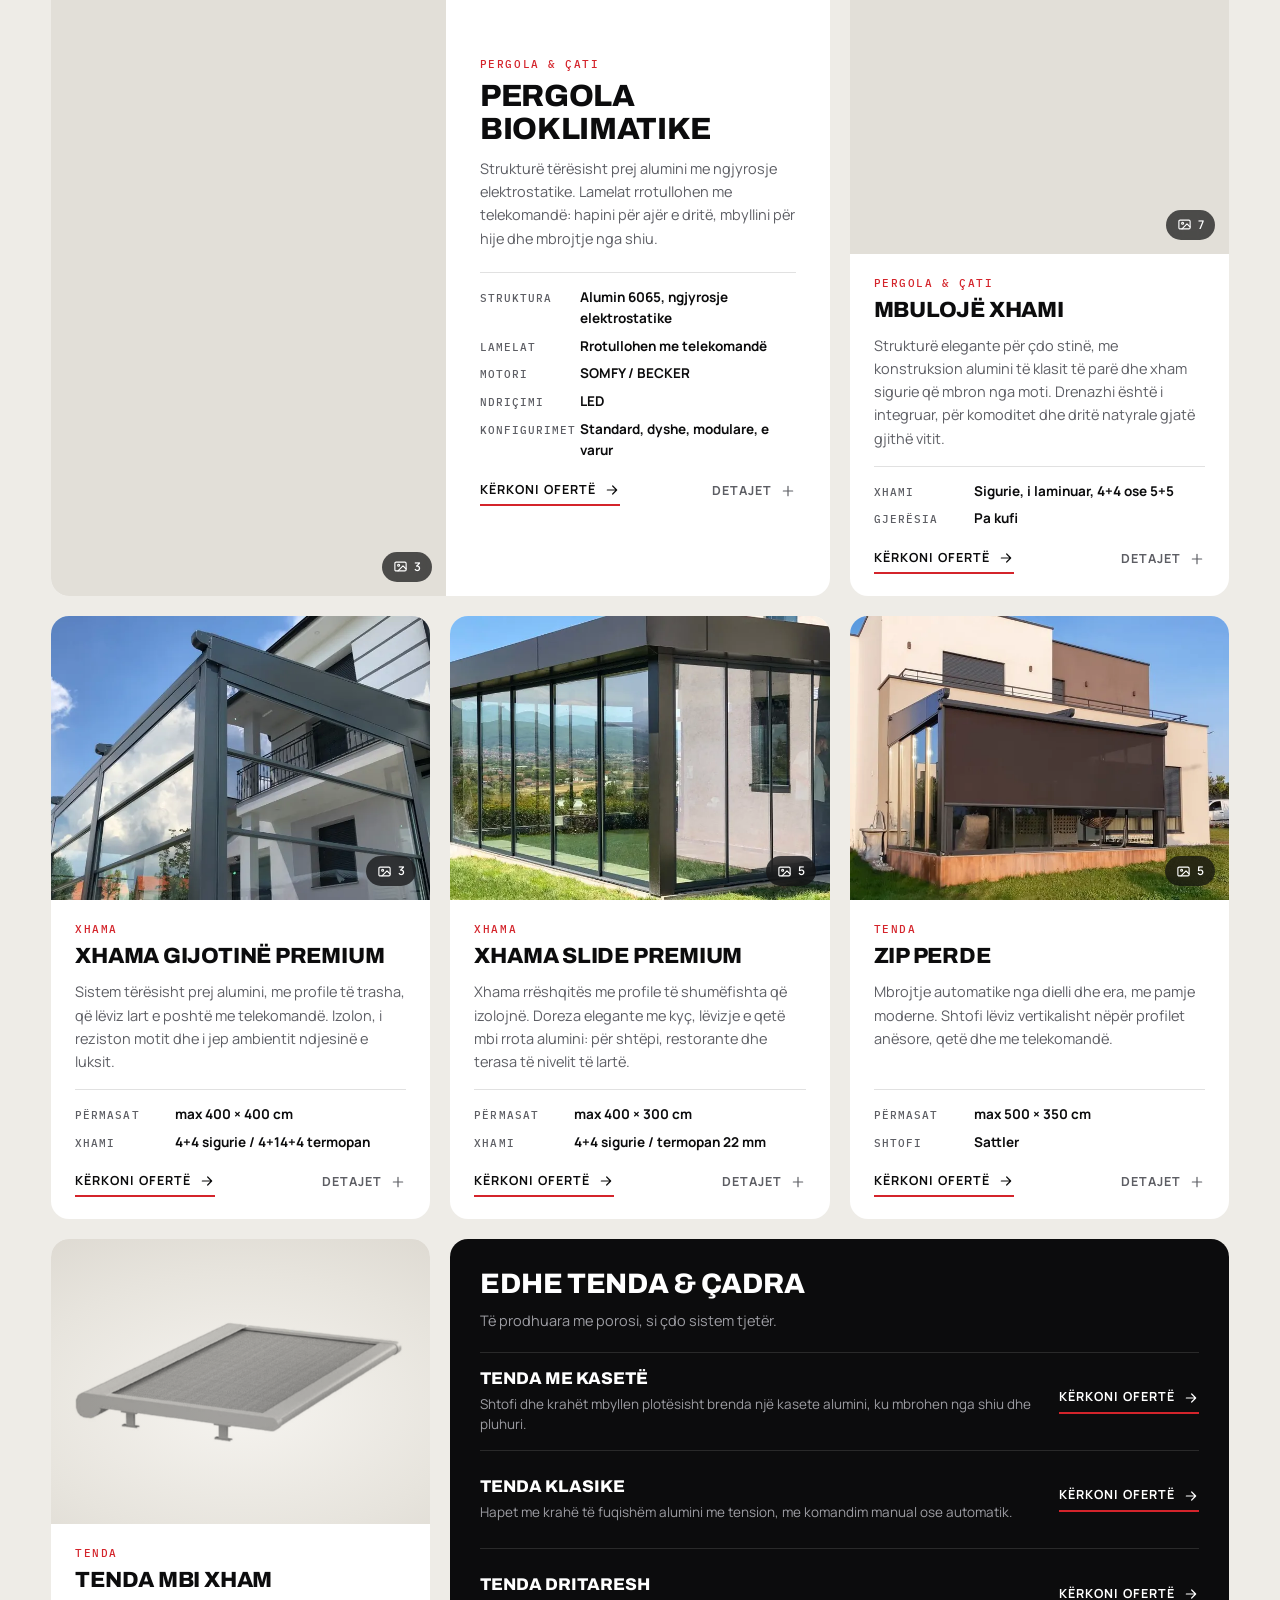
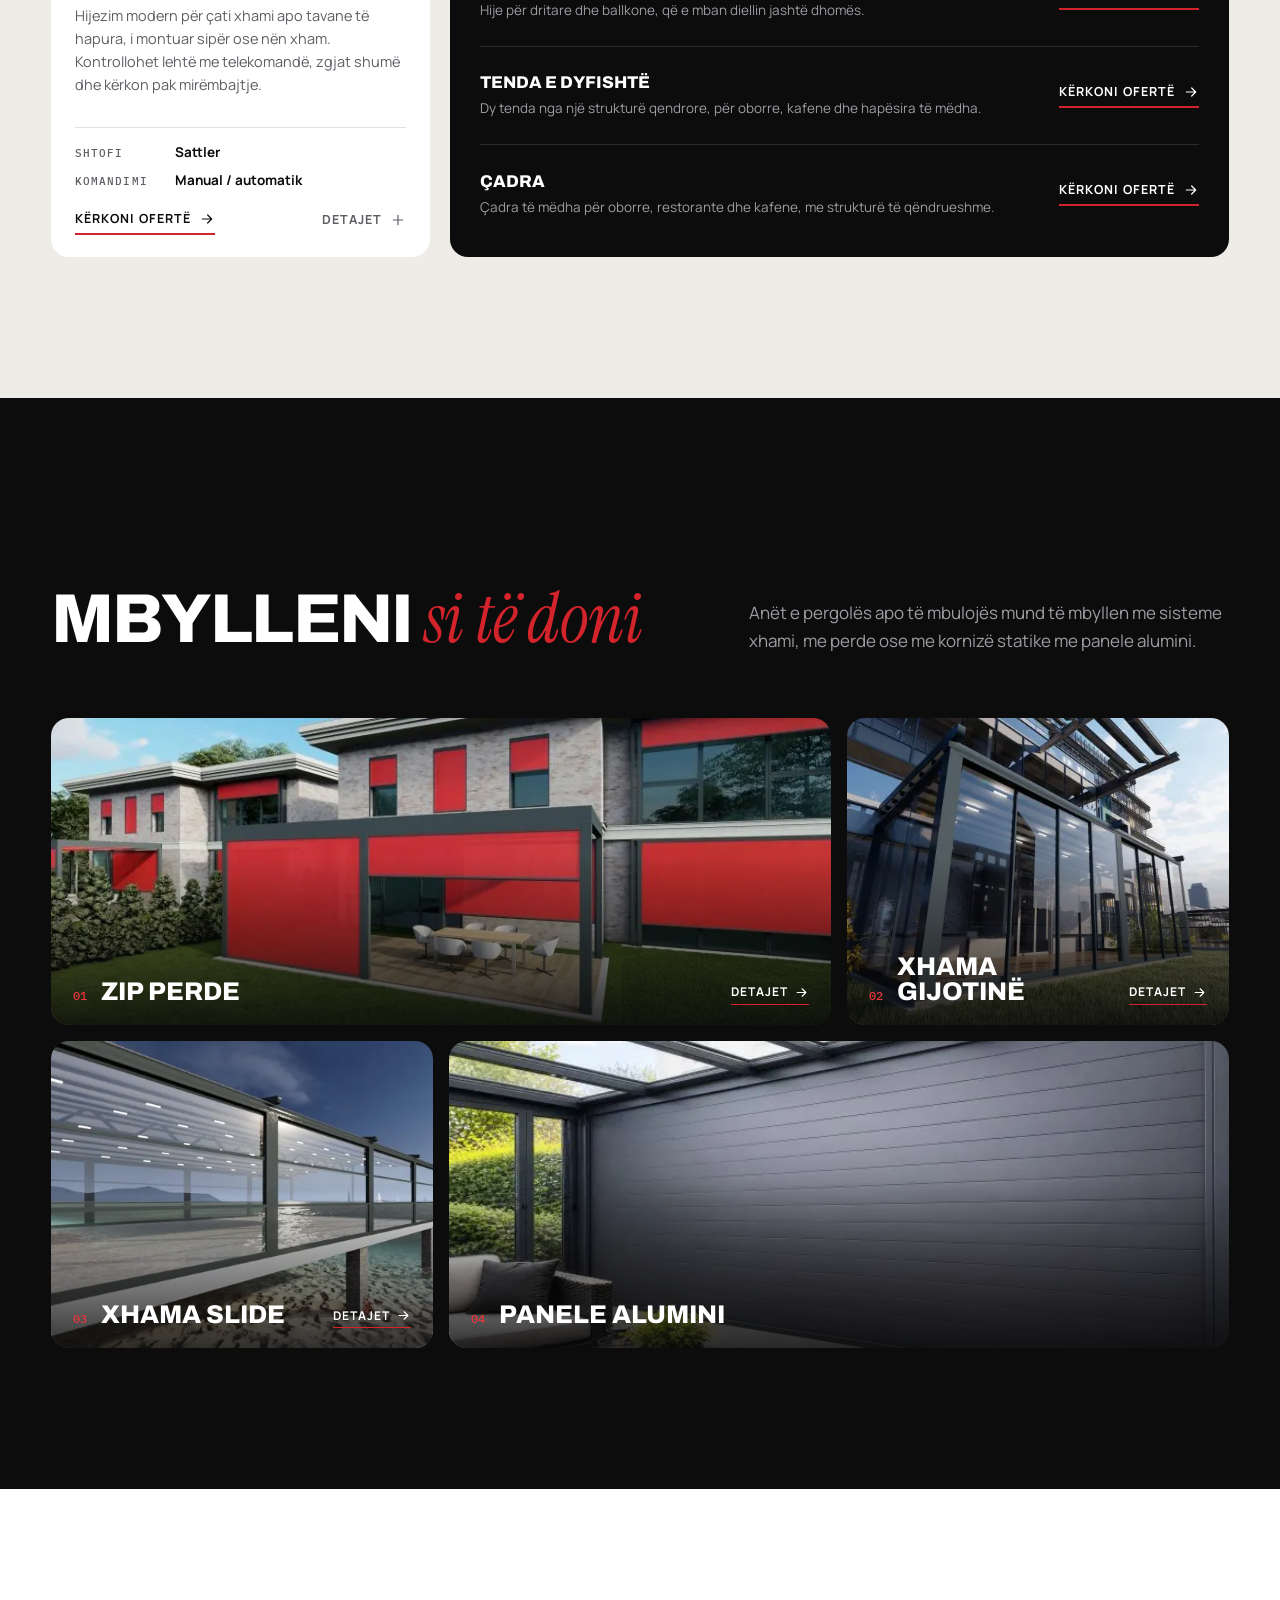
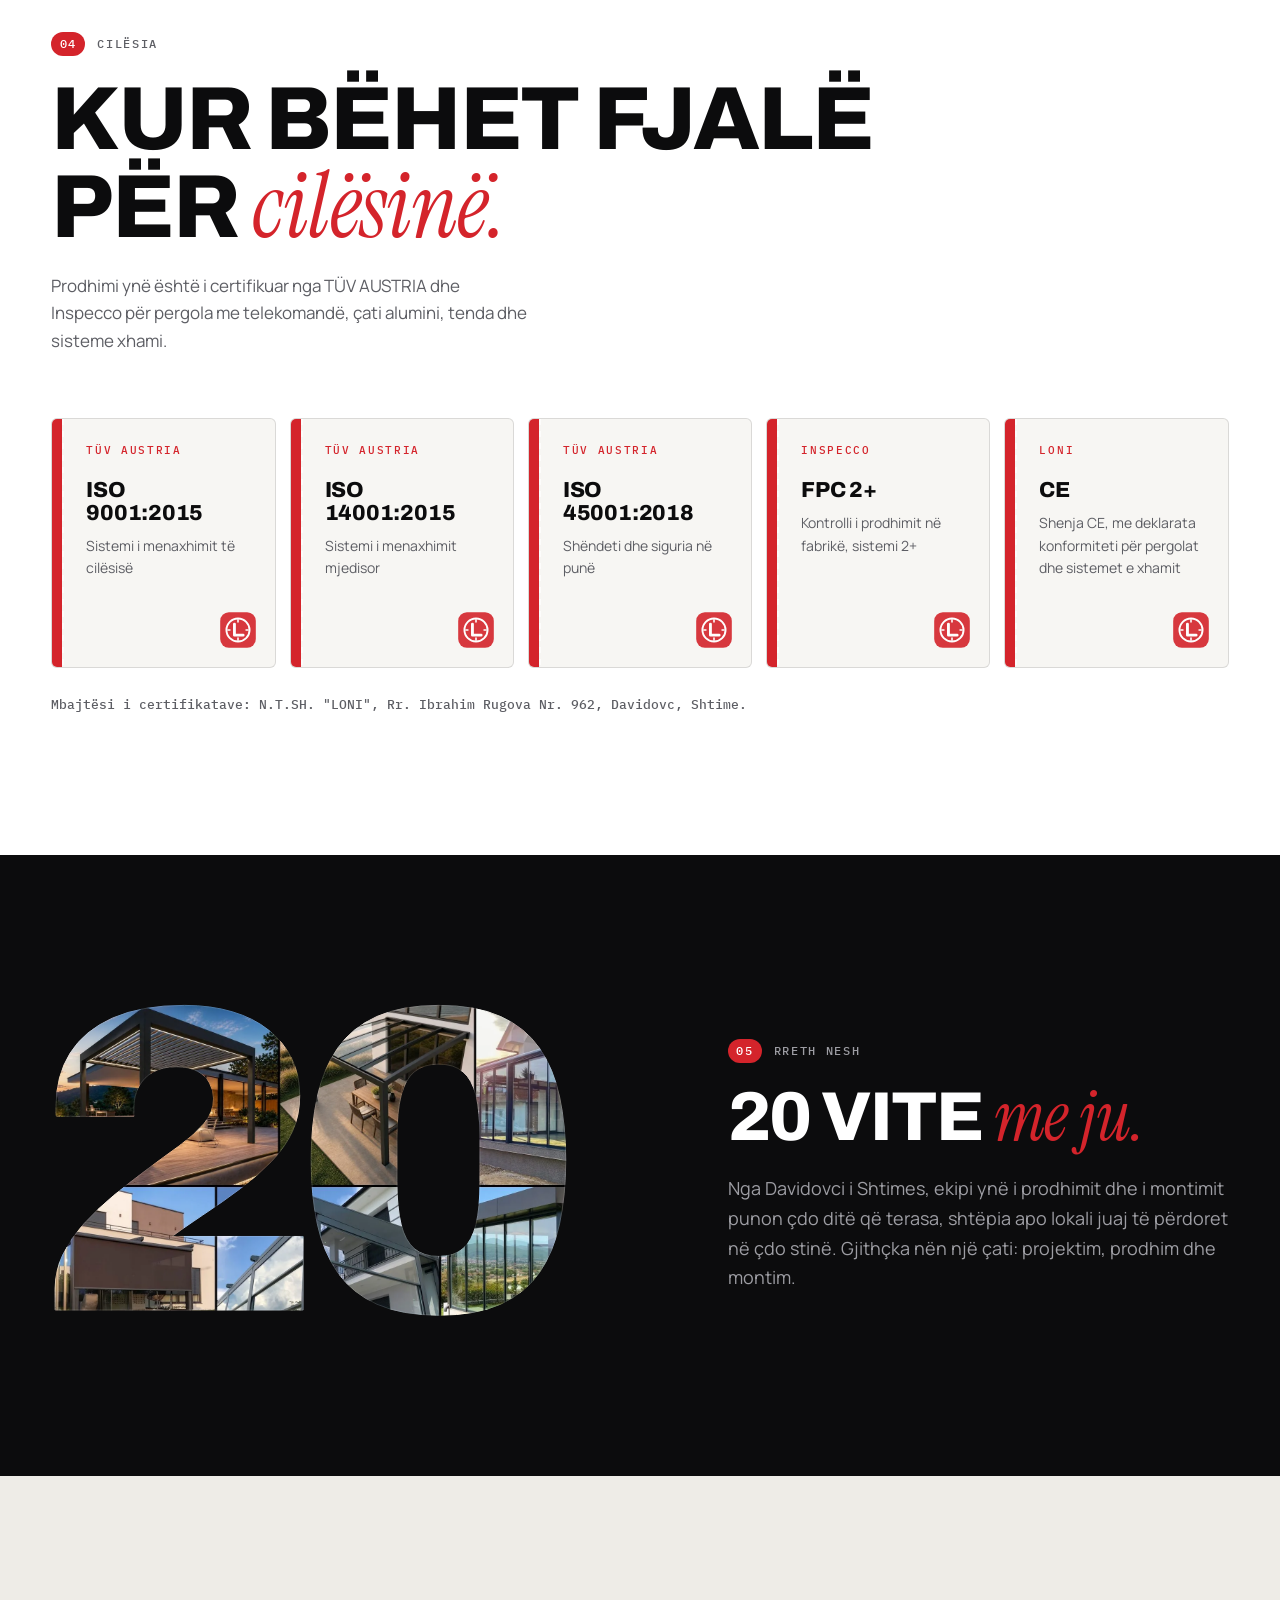
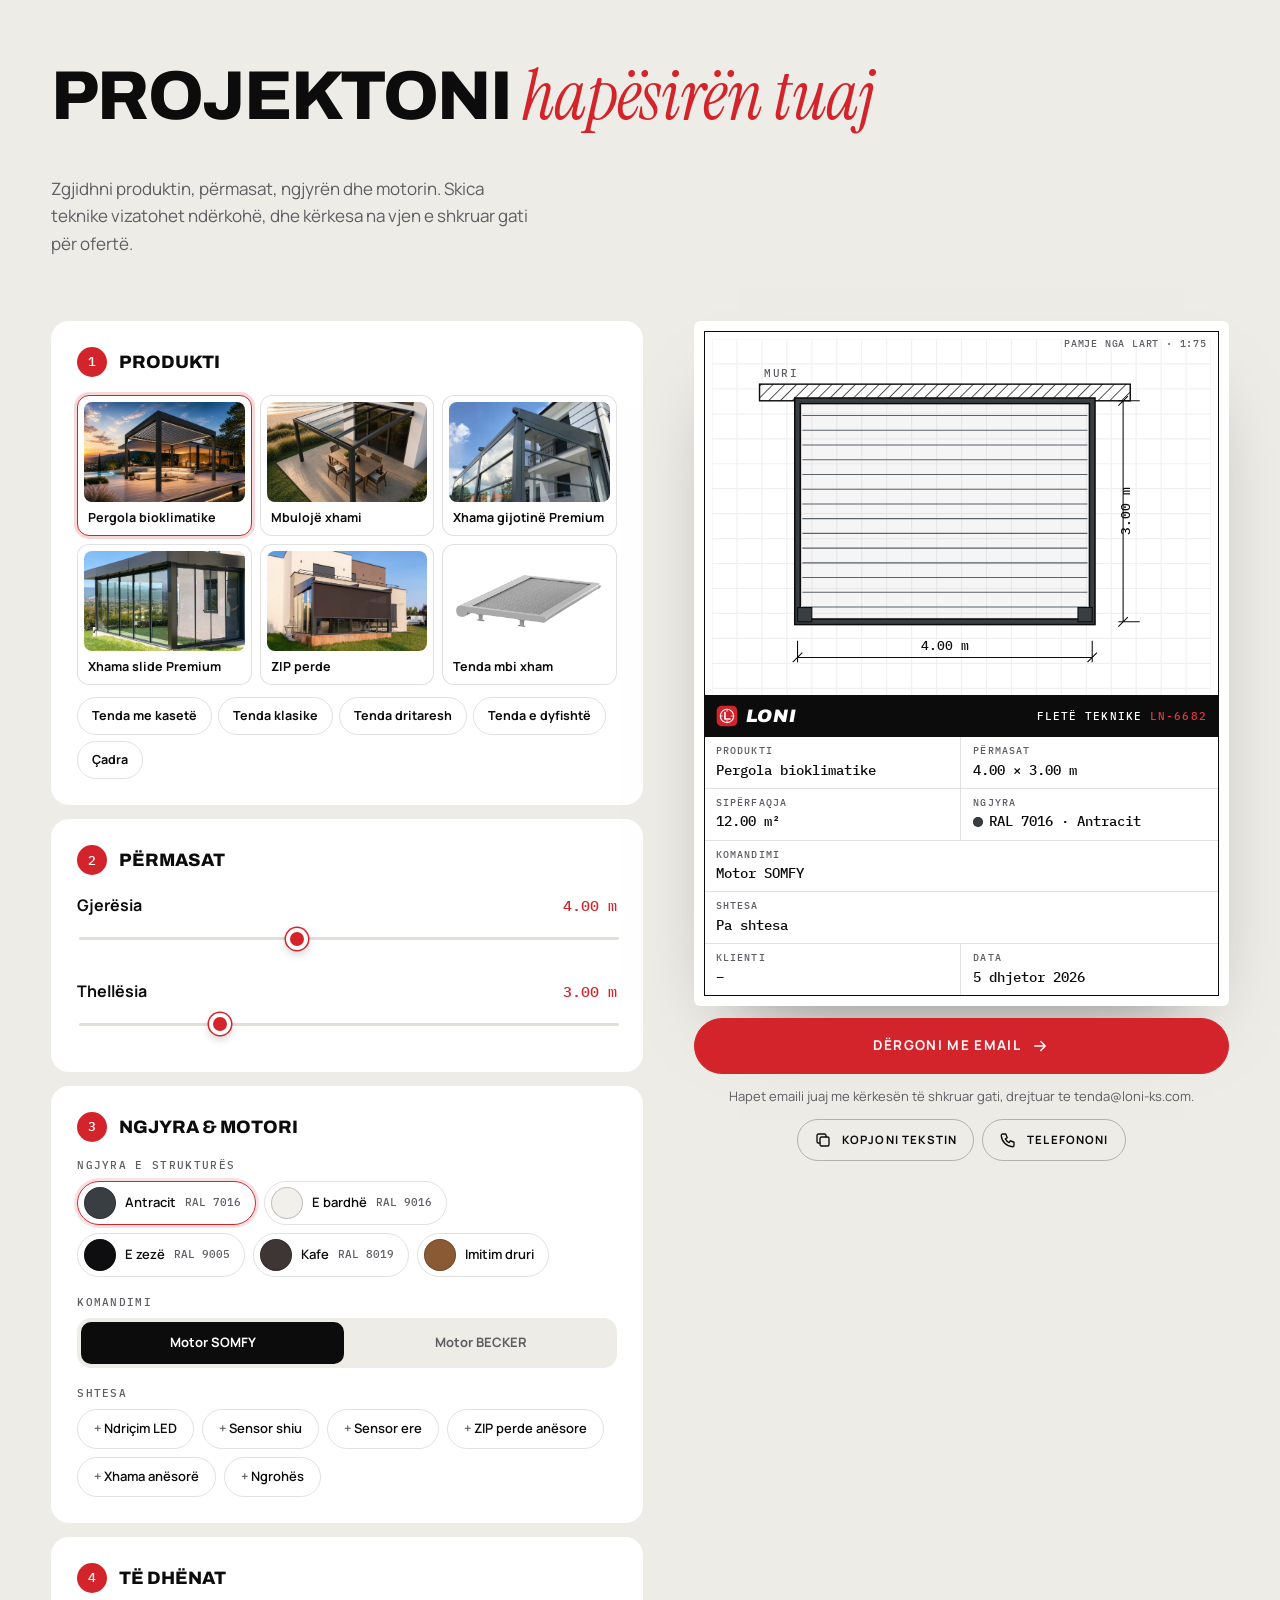
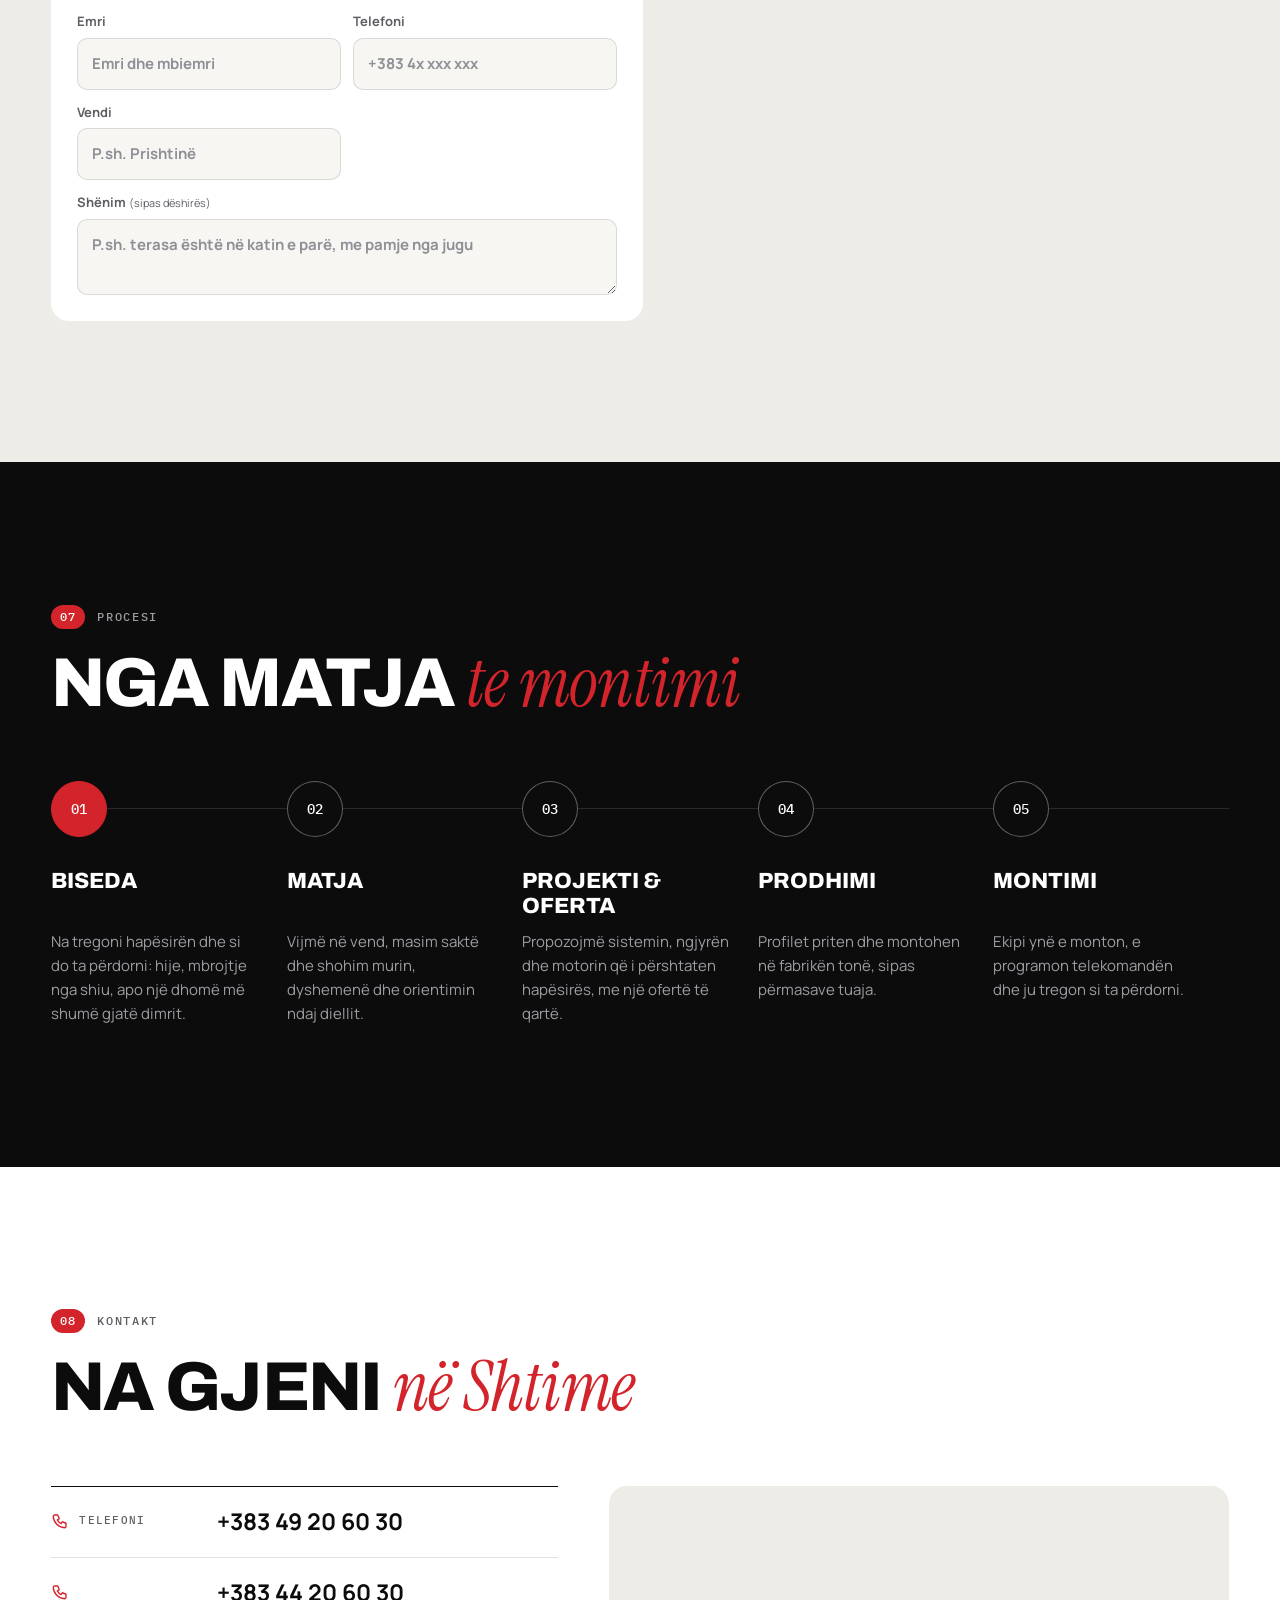
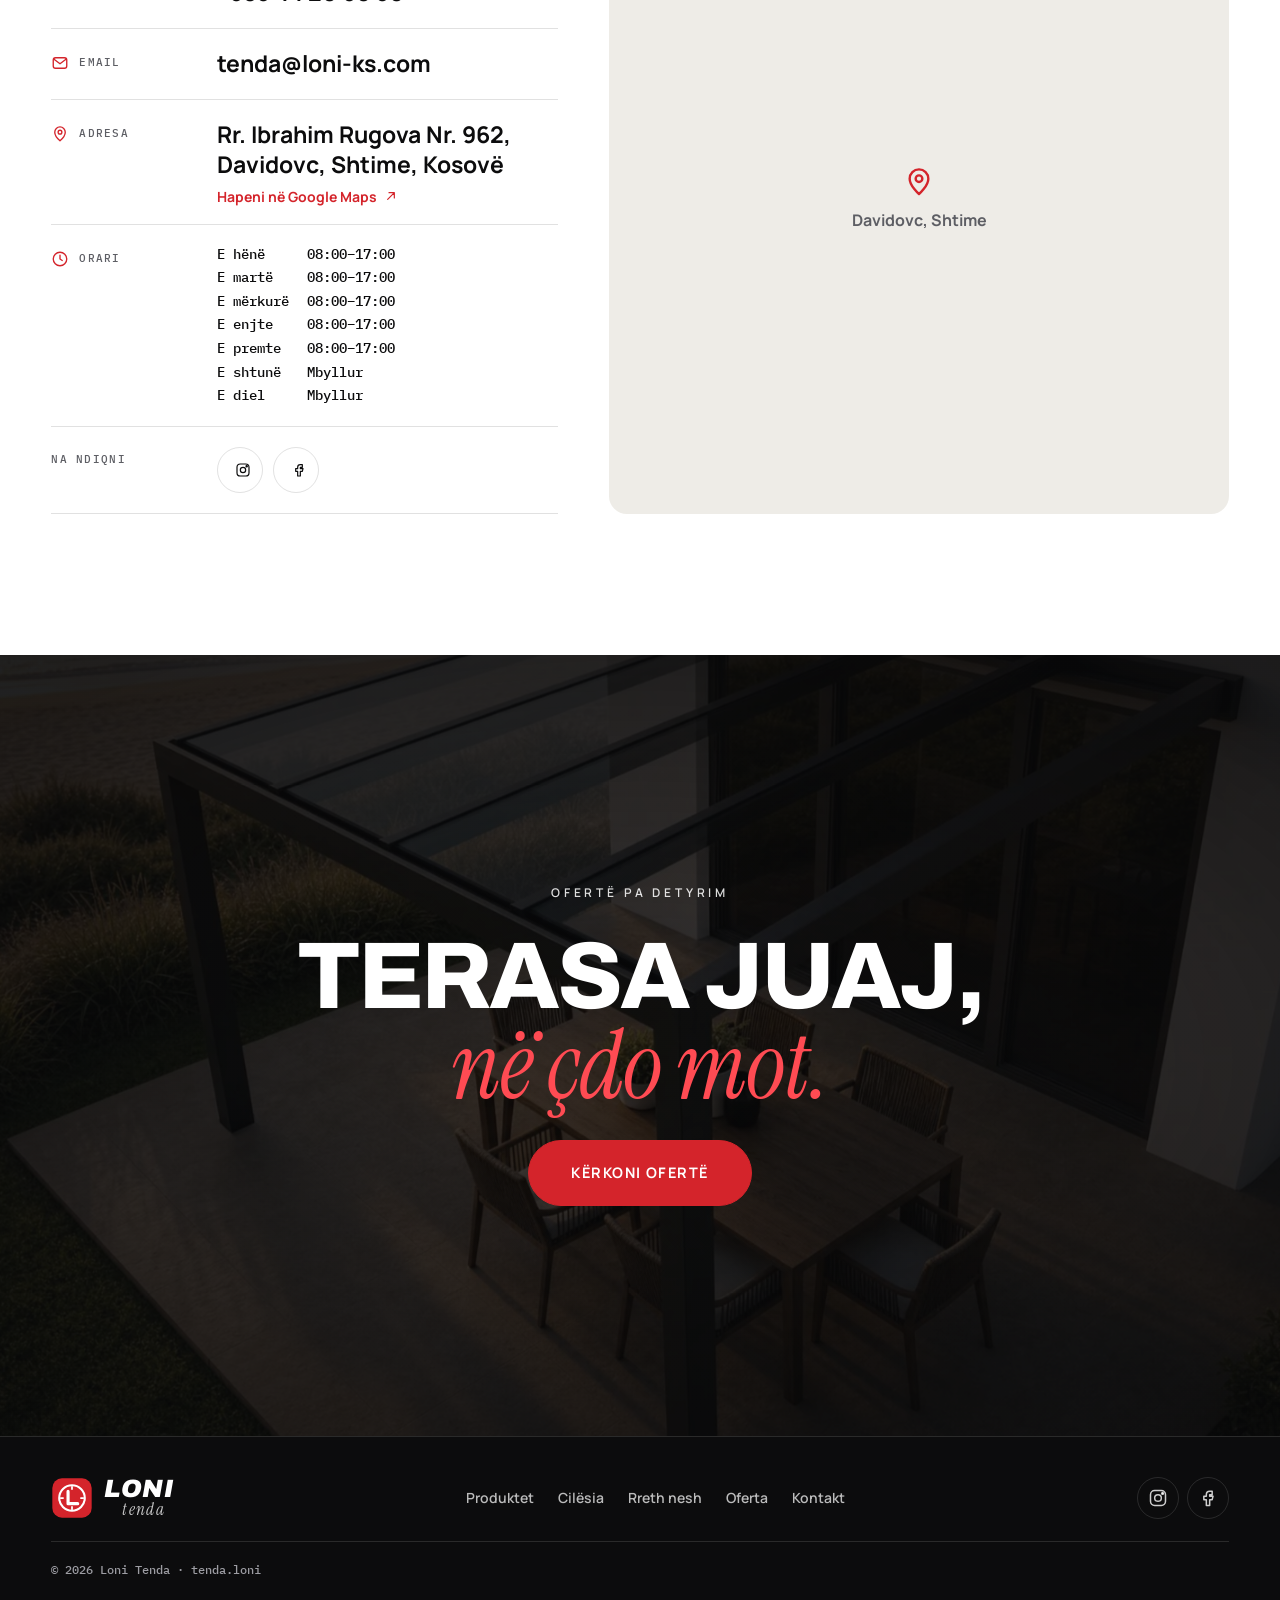
==== commit 61d91243: "Technical SEO pass: titles, H1, schema, image sizes, sitemap, old-URL redirects, faster first paint " ====
--- a/index.html
+++ b/index.html
@@ -3,8 +3,8 @@
 <head>
   <meta charset="utf-8" />
   <meta name="viewport" content="width=device-width, initial-scale=1, viewport-fit=cover" />
-  <title>Loni Tenda · Pergola bioklimatike, xhama dhe tenda · Shtime, Kosovë</title>
-  <meta name="description" content="Loni Tenda: +20 vite prodhim në Shtime. Pergola bioklimatike, mbuloja xhami, xhama gijotinë dhe slide, ZIP perde dhe tenda. E certifikuar me ISO 9001, 14001 dhe 45001, me shenjën CE. Kërkoni ofertë." />
+  <title>Pergola bioklimatike, xhama dhe tenda · Loni Tenda, Shtime</title>
+  <meta name="description" content="Pergola bioklimatike, mbuloja xhami, xhama gijotinë dhe slide, ZIP perde dhe tenda, të prodhuara në Shtime. +20 vite përvojë, ISO 9001. Kërkoni ofertë." />
   <meta name="theme-color" content="#0c0c0d" />
   <link rel="canonical" href="https://ariongj.github.io/LoniKS/" />
   <meta property="og:type" content="website" />
@@ -17,7 +17,13 @@
   <meta property="og:image" content="https://ariongj.github.io/LoniKS/assets/og.jpg" />
   <meta property="og:image:width" content="1200" />
   <meta property="og:image:height" content="630" />
+  <meta property="og:image:type" content="image/jpeg" />
+  <meta property="og:image:alt" content="Pergola bioklimatike Loni në mbrëmje, me ndriçim LED, mbi një tarracë me ndenjëse." />
   <meta name="twitter:card" content="summary_large_image" />
+  <meta name="twitter:title" content="Loni Tenda · E bërë për jetën jashtë" />
+  <meta name="twitter:description" content="Pergola bioklimatike, xhama dhe tenda të prodhuara në Shtime, me certifikim ISO dhe CE. +20 vite me ju." />
+  <meta name="twitter:image" content="https://ariongj.github.io/LoniKS/assets/og.jpg" />
+  <meta name="twitter:image:alt" content="Pergola bioklimatike Loni në mbrëmje, me ndriçim LED, mbi një tarracë me ndenjëse." />
   <link rel="icon" href="assets/favicon.svg" type="image/svg+xml" />
   <link rel="apple-touch-icon" href="assets/icon-180.png" />
   <link rel="manifest" href="site.webmanifest" />
@@ -29,25 +35,46 @@
   <script type="application/ld+json">
   {
     "@context": "https://schema.org",
-    "@type": "HomeAndConstructionBusiness",
-    "name": "Loni Tenda",
-    "legalName": "N.T.SH. LONI",
-    "url": "https://ariongj.github.io/LoniKS/",
-    "logo": "https://ariongj.github.io/LoniKS/assets/icon-512.png",
-    "image": "https://ariongj.github.io/LoniKS/assets/img/bioklimatike.webp",
-    "email": "tenda@loni-ks.com",
-    "telephone": ["+38349206030", "+38344206030"],
-    "address": { "@type": "PostalAddress", "streetAddress": "Rr. Ibrahim Rugova Nr. 962, Davidovc", "addressLocality": "Shtime", "addressCountry": "XK" },
-    "areaServed": "Kosovo",
-    "sameAs": ["https://www.instagram.com/tenda.loni/", "https://www.facebook.com/tenda.loni"],
-    "hasCredential": ["ISO 9001:2015", "ISO 14001:2015", "ISO 45001:2018", "CE"],
-    "makesOffer": [
-      { "@type": "Offer", "itemOffered": { "@type": "Product", "name": "Pergola bioklimatike" } },
-      { "@type": "Offer", "itemOffered": { "@type": "Product", "name": "Mbulojë xhami" } },
-      { "@type": "Offer", "itemOffered": { "@type": "Product", "name": "Xhama gijotinë" } },
-      { "@type": "Offer", "itemOffered": { "@type": "Product", "name": "Xhama slide" } },
-      { "@type": "Offer", "itemOffered": { "@type": "Product", "name": "ZIP perde" } },
-      { "@type": "Offer", "itemOffered": { "@type": "Product", "name": "Tenda" } }
+    "@graph": [
+      {
+        "@type": "HomeAndConstructionBusiness",
+        "@id": "https://ariongj.github.io/LoniKS/#business",
+        "name": "Loni Tenda",
+        "legalName": "N.T.SH. LONI",
+        "url": "https://ariongj.github.io/LoniKS/",
+        "logo": "https://ariongj.github.io/LoniKS/assets/icon-512.png",
+        "image": ["https://ariongj.github.io/LoniKS/assets/og.jpg", "https://ariongj.github.io/LoniKS/assets/img/bioklimatike.webp"],
+        "description": "Prodhim dhe montim i pergolave bioklimatike, mbulojave të xhamit, xhamave gijotinë dhe slide, ZIP perdeve dhe tendave, në Shtime, Kosovë.",
+        "email": "tenda@loni-ks.com",
+        "telephone": ["+38349206030", "+38344206030"],
+        "address": { "@type": "PostalAddress", "streetAddress": "Rr. Ibrahim Rugova Nr. 962, Davidovc", "addressLocality": "Shtime", "addressCountry": "XK" },
+        "areaServed": { "@type": "Country", "name": "Kosovo" },
+        "openingHoursSpecification": [
+          { "@type": "OpeningHoursSpecification", "dayOfWeek": ["Monday", "Tuesday", "Wednesday", "Thursday", "Friday"], "opens": "08:00", "closes": "17:00" }
+        ],
+        "sameAs": ["https://www.instagram.com/tenda.loni/", "https://www.facebook.com/tenda.loni"],
+        "hasCredential": [
+          { "@type": "EducationalOccupationalCredential", "name": "ISO 9001:2015", "credentialCategory": "certification", "recognizedBy": { "@type": "Organization", "name": "TÜV AUSTRIA" } },
+          { "@type": "EducationalOccupationalCredential", "name": "ISO 14001:2015", "credentialCategory": "certification", "recognizedBy": { "@type": "Organization", "name": "TÜV AUSTRIA" } },
+          { "@type": "EducationalOccupationalCredential", "name": "ISO 45001:2018", "credentialCategory": "certification", "recognizedBy": { "@type": "Organization", "name": "TÜV AUSTRIA" } }
+        ],
+        "makesOffer": [
+          { "@type": "Offer", "itemOffered": { "@type": "Product", "name": "Pergola bioklimatike" } },
+          { "@type": "Offer", "itemOffered": { "@type": "Product", "name": "Mbulojë xhami" } },
+          { "@type": "Offer", "itemOffered": { "@type": "Product", "name": "Xhama gijotinë" } },
+          { "@type": "Offer", "itemOffered": { "@type": "Product", "name": "Xhama slide" } },
+          { "@type": "Offer", "itemOffered": { "@type": "Product", "name": "ZIP perde" } },
+          { "@type": "Offer", "itemOffered": { "@type": "Product", "name": "Tenda" } }
+        ]
+      },
+      {
+        "@type": "WebSite",
+        "@id": "https://ariongj.github.io/LoniKS/#website",
+        "url": "https://ariongj.github.io/LoniKS/",
+        "name": "Loni Tenda",
+        "inLanguage": "sq",
+        "publisher": { "@id": "https://ariongj.github.io/LoniKS/#business" }
+      }
     ]
   }
   </script>
@@ -112,8 +139,7 @@
 
       <div class="hero__inner">
         <div class="hero__copy">
-          <p class="eyebrow"><span><span class="js-yplus">+20</span> <span data-i18n="hero.years">vite</span></span><i></i><span data-i18n="hero.made">Prodhuar në Shtime, Kosovë</span></p>
-          <h1 id="heroTitle" class="hero__title" data-i18n-html="hero.title"><span class="line">E bërë për</span><span class="line"><em>jetën jashtë.</em></span></h1>
+          <h1 id="heroTitle" class="hero__title"><span class="eyebrow hero__kicker"><span data-i18n="hero.kicker">Pergola, xhama dhe tenda</span> <i aria-hidden="true">–</i> <span data-i18n="hero.made">Shtime, Kosovë</span></span> <span class="hero__lines" data-i18n-html="hero.title"><span class="line">E bërë për</span> <span class="line"><em>jetën jashtë.</em></span></span></h1>
           <p class="hero__lead" data-i18n="hero.lead">Pergola bioklimatike, mbuloja xhami, xhama gijotinë dhe slide, ZIP perde dhe tenda: të projektuara, të prodhuara dhe të montuara nga ekipi ynë.</p>
           <div class="hero__actions">
             <a class="btn btn--red btn--lg" href="#offer" data-magnetic><span data-i18n="cta.offer">Kërkoni ofertë</span><svg class="i" viewBox="0 0 24 24" aria-hidden="true"><path d="M5 12h14M13 6l6 6-6 6"/></svg></a>
@@ -418,6 +444,7 @@
 
   <script src="js/config.js"></script>
   <script src="js/i18n.js"></script>
+  <script src="js/image-sizes.js"></script>
   <script src="js/draw.js"></script>
   <script src="js/main.js"></script>
 </body>
--- a/css/styles.css
+++ b/css/styles.css
@@ -52,6 +52,7 @@
 body.viewer-open { overflow: hidden; }
 [hidden] { display: none !important; }
 img, svg { display: block; max-width: 100%; }
+img { height: auto; }
 a { color: inherit; text-decoration: none; }
 button, input, select, textarea { font: inherit; color: inherit; }
 button { cursor: pointer; }
@@ -109,7 +110,9 @@
   display: flex; flex-wrap: wrap; align-items: center; gap: 12px;
   font: 600 12px/1.4 var(--sans); letter-spacing: .32em; text-transform: uppercase; color: rgba(255, 255, 255, .86);
 }
-.eyebrow > i { width: 28px; height: 1.5px; background: var(--red); }
+.eyebrow > i { width: 28px; height: 1.5px; background: var(--red); font-size: 0; }
+.hero__kicker { margin-bottom: 26px; }
+.hero__lines { display: block; }
 .eyebrow--center { justify-content: center; }
 .kicker {
   display: inline-flex; align-items: center; gap: 12px;
@@ -235,7 +238,7 @@
 }
 .hero__copy { max-width: min(800px, 62vw); }
 .hero__title {
-  margin-top: 26px; font: 800 clamp(48px, min(7vw, 11vh), 112px)/.92 var(--display);
+  margin-top: 0; font: 800 clamp(48px, min(7vw, 11vh), 112px)/.92 var(--display);
   letter-spacing: -.03em; text-transform: uppercase; color: #fff;
 }
 .hero__title .line { display: block; overflow: hidden; padding: .16em 0 .06em; margin-top: -.16em; }
@@ -812,7 +815,7 @@
 }
 @media (min-width: 961px) and (max-height: 700px) {
   .hero__inner { padding-top: calc(var(--header-h) + 28px); gap: 24px; }
-  .hero__title { margin-top: 18px; }
+  .hero__kicker { margin-bottom: 18px; }
   .hero__lead { margin-top: 18px; }
   .hero__actions { margin-top: 24px; }
 }
